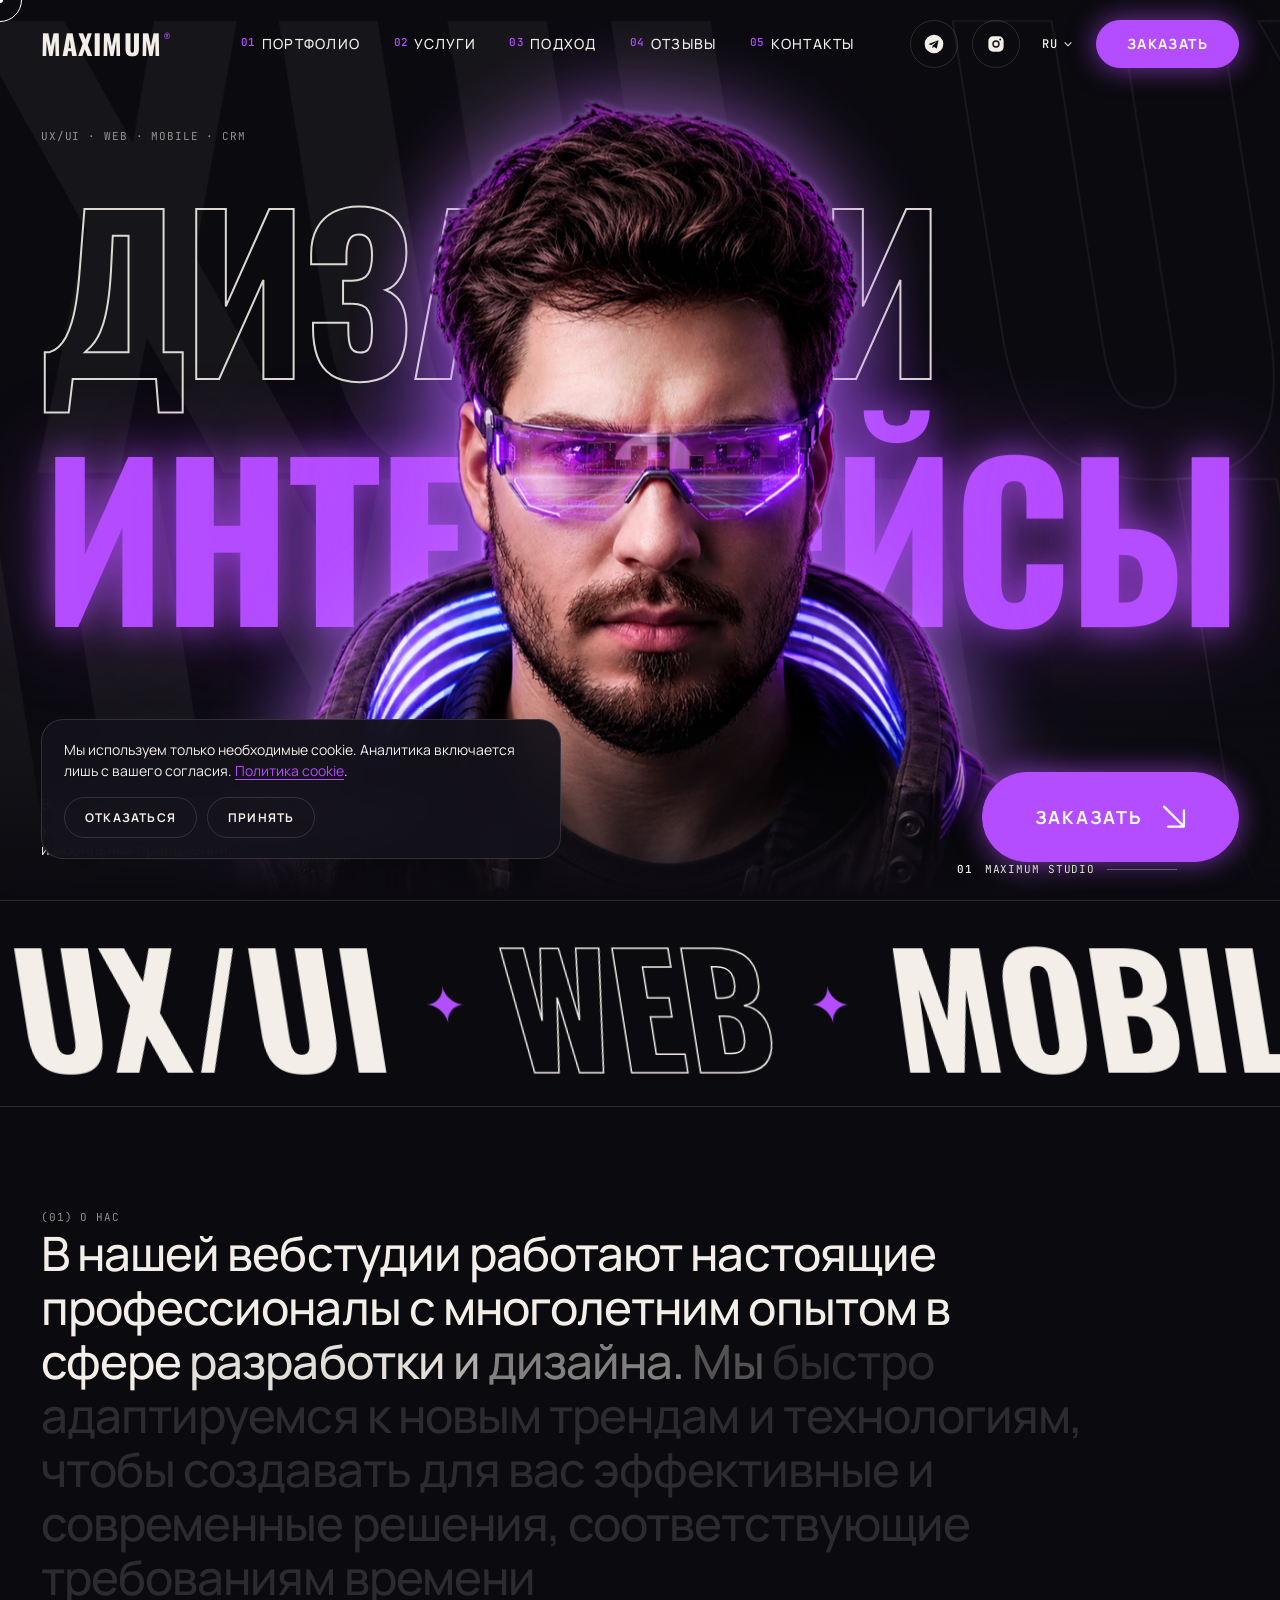
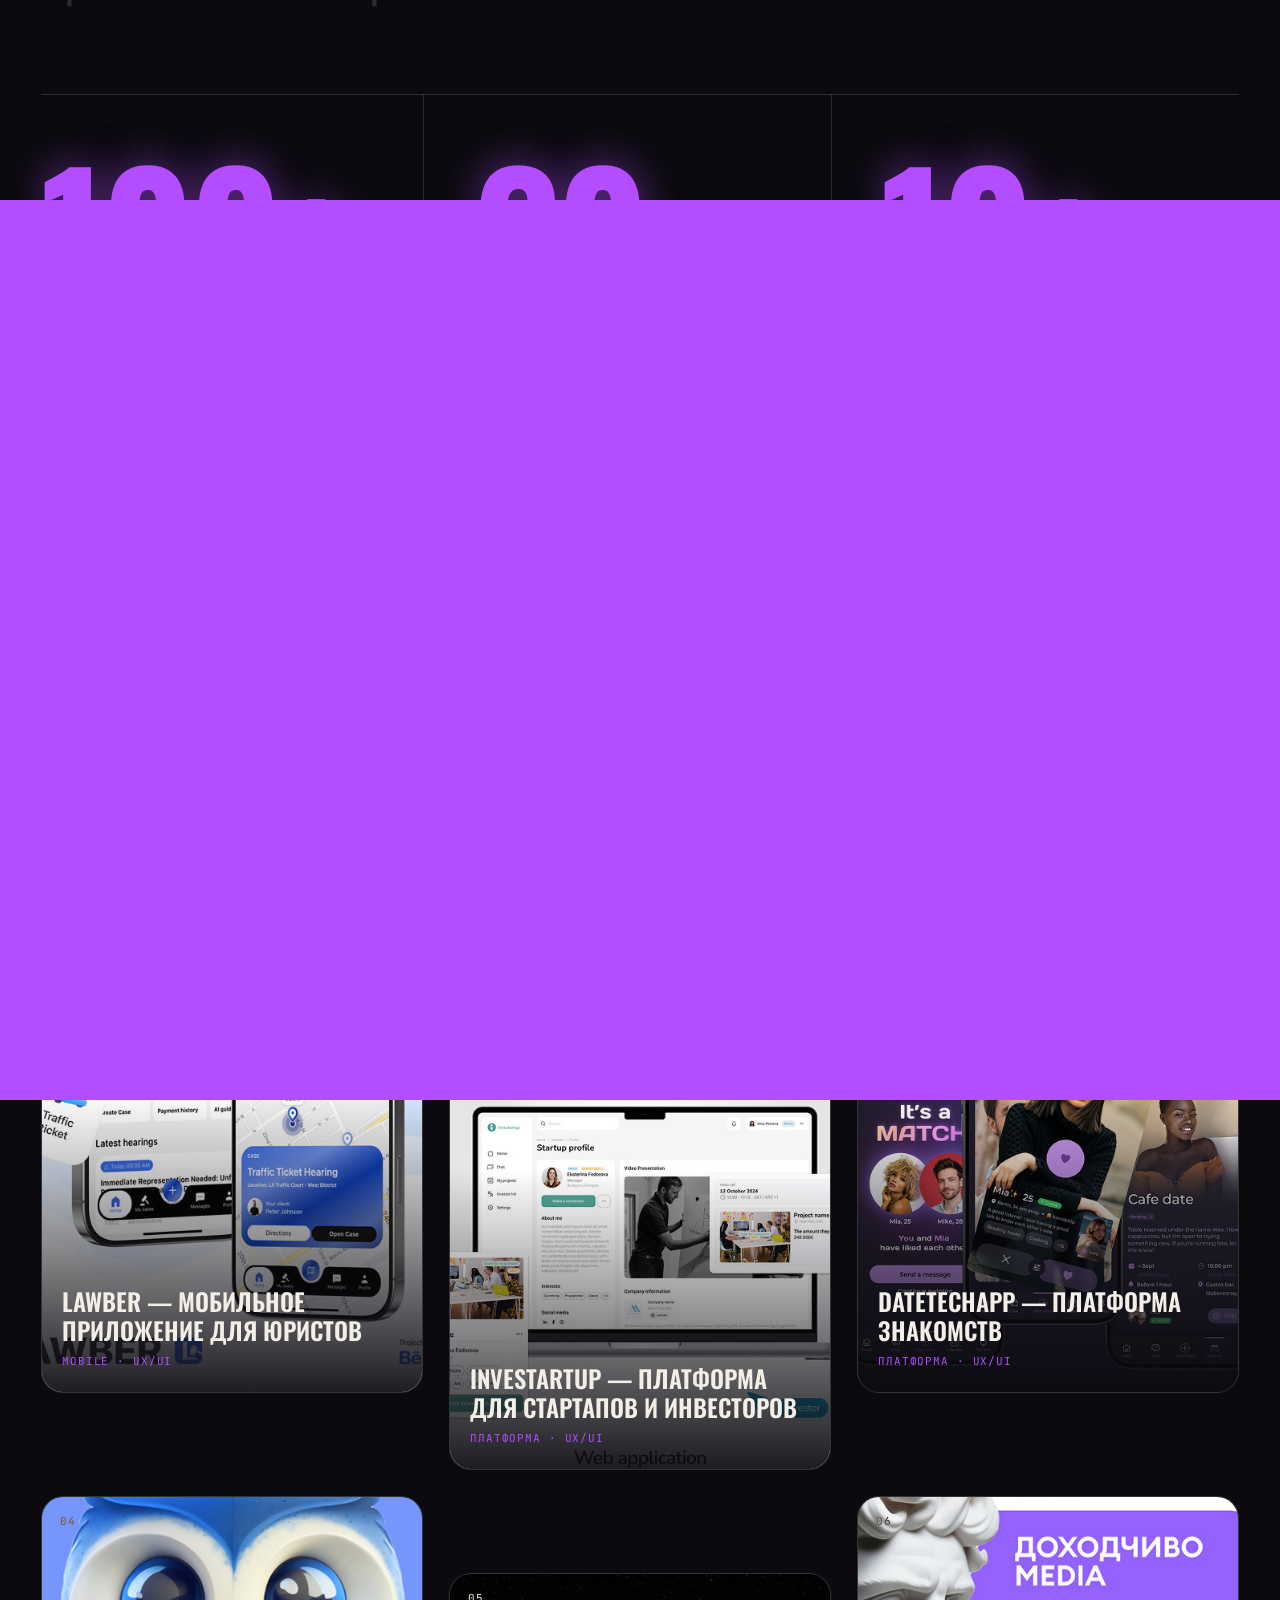
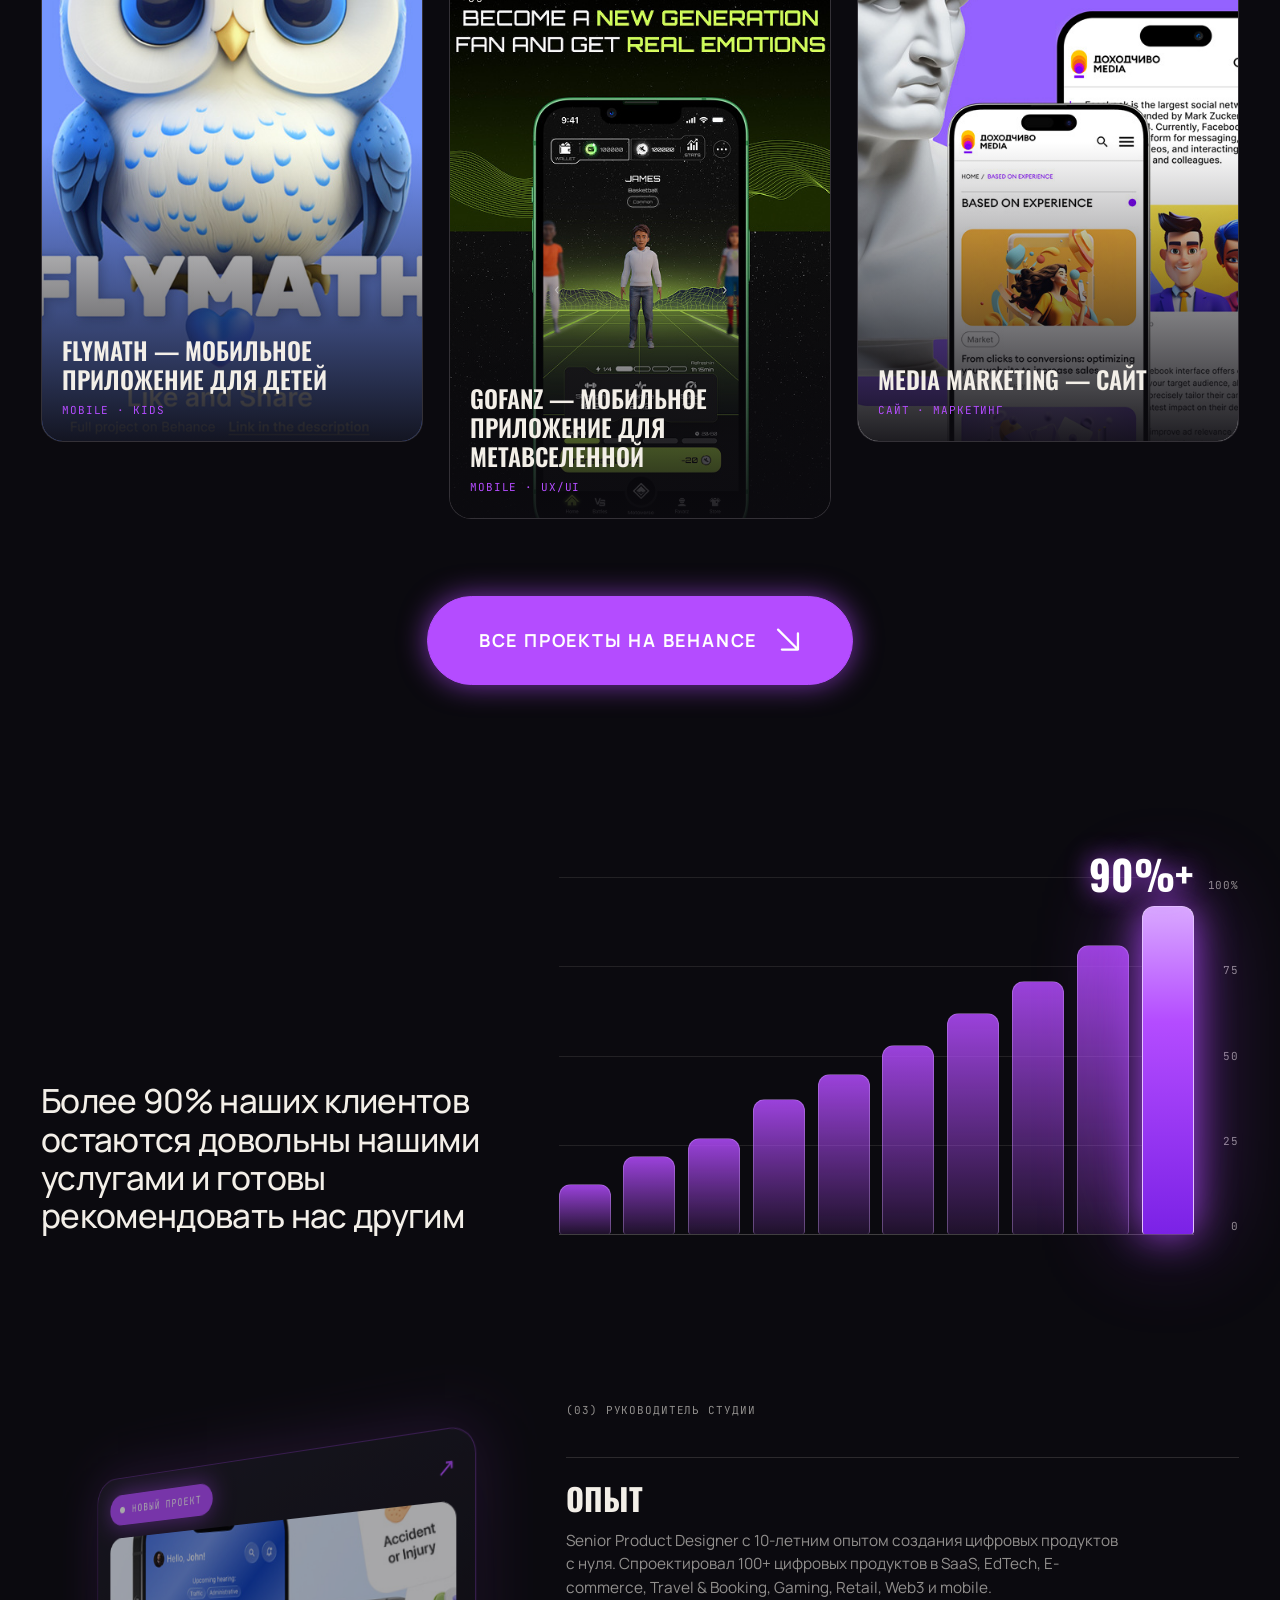
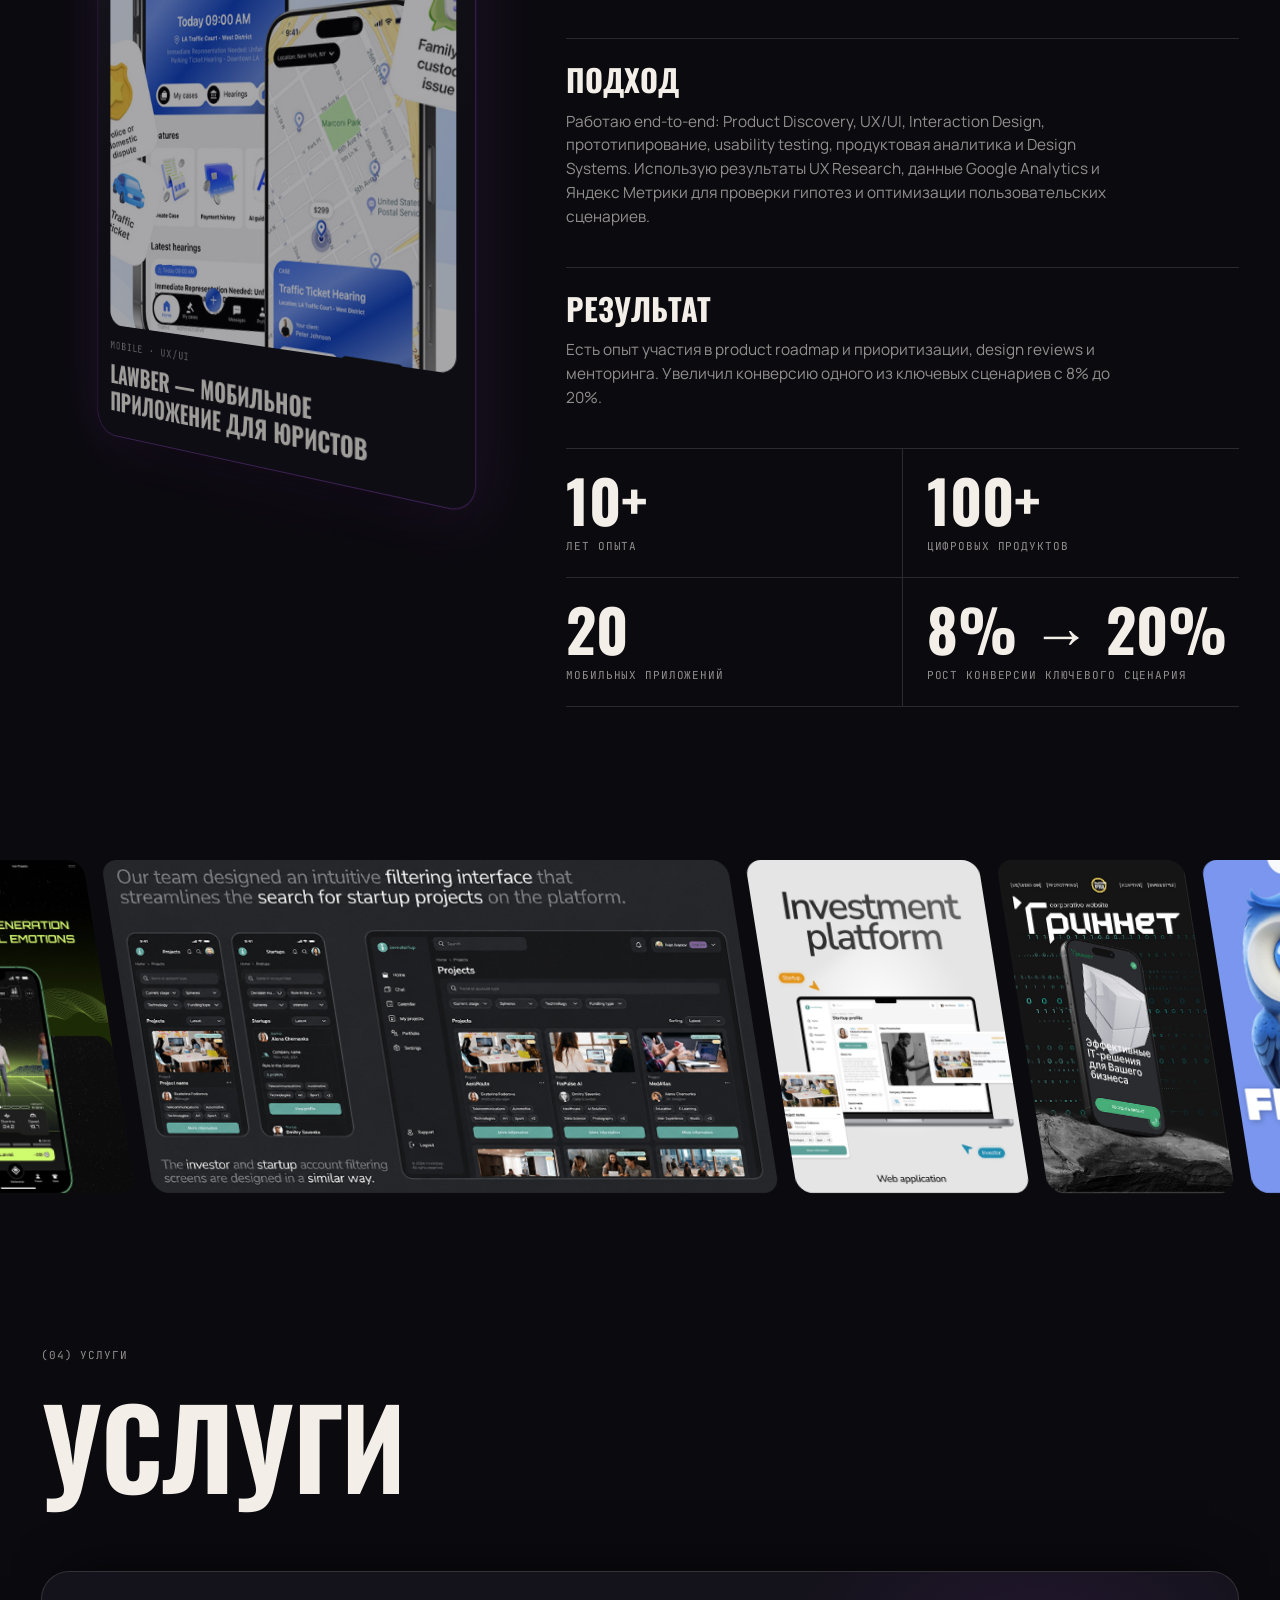
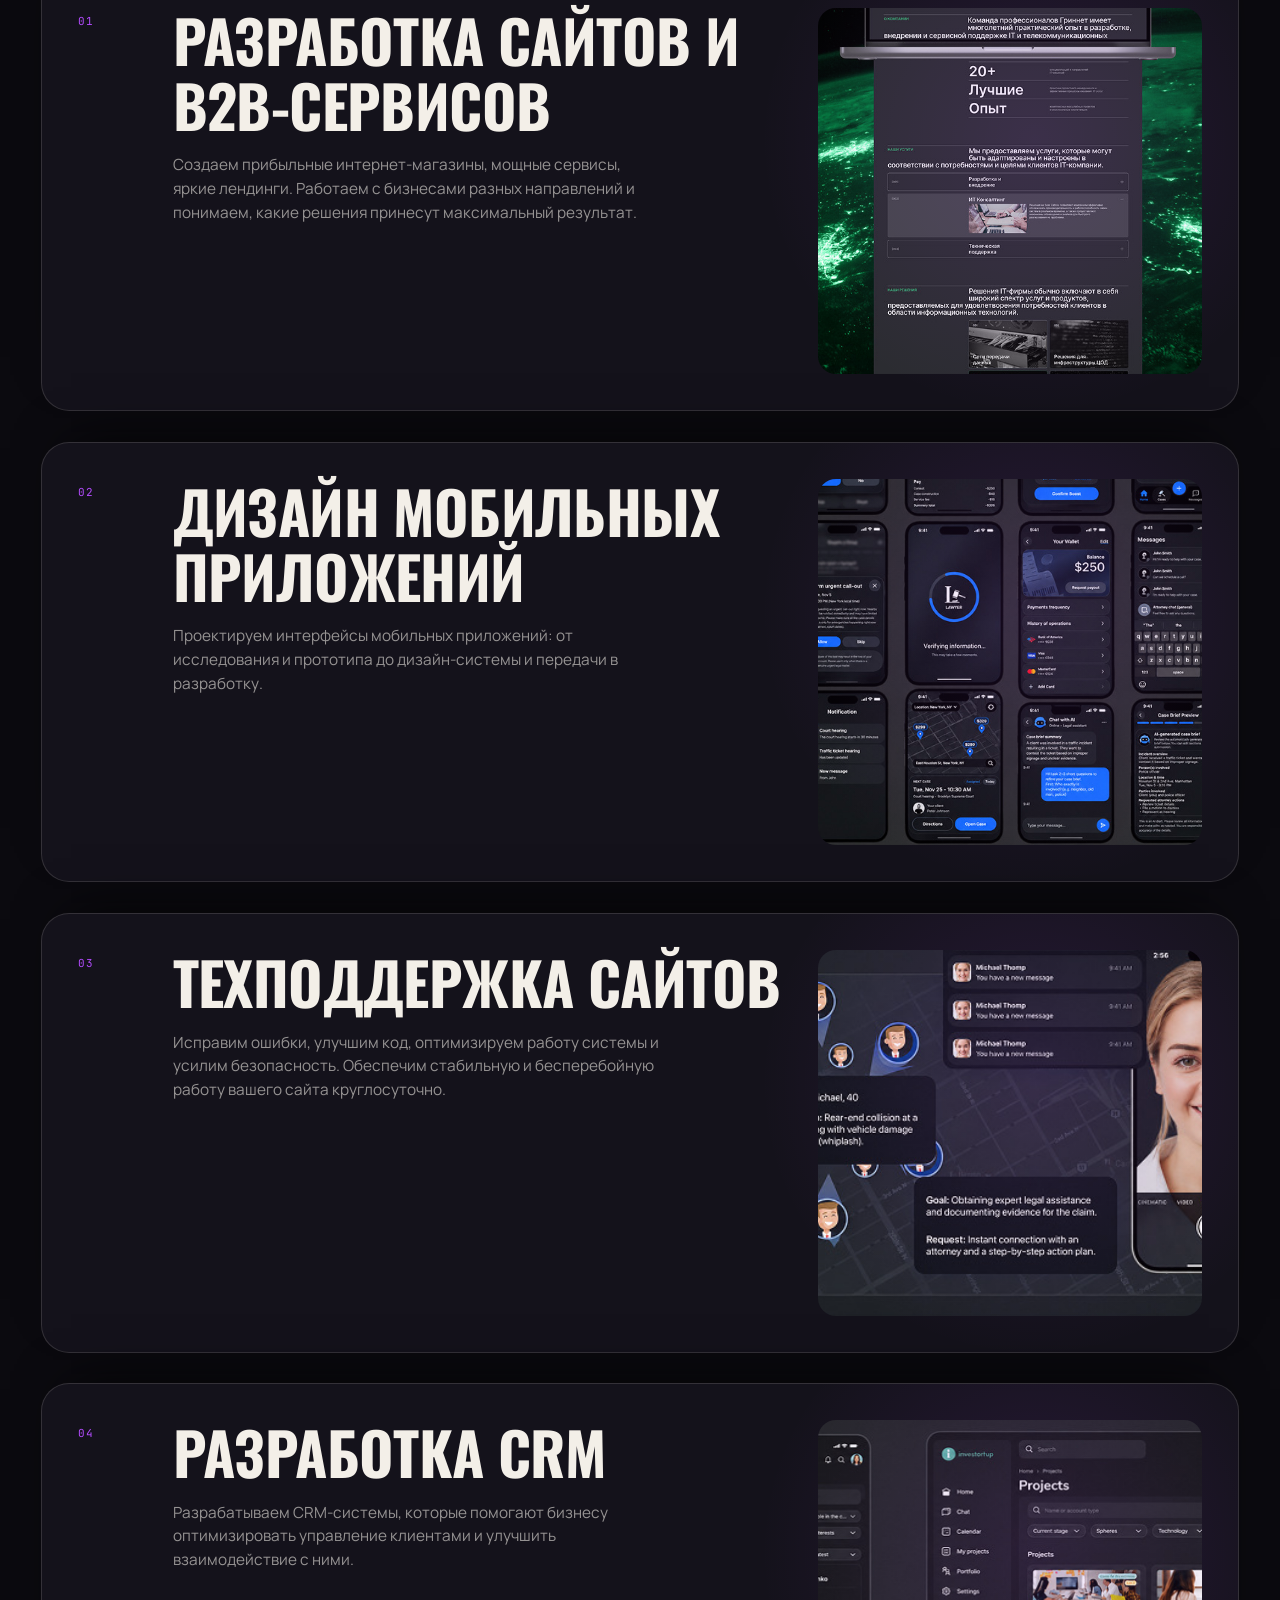
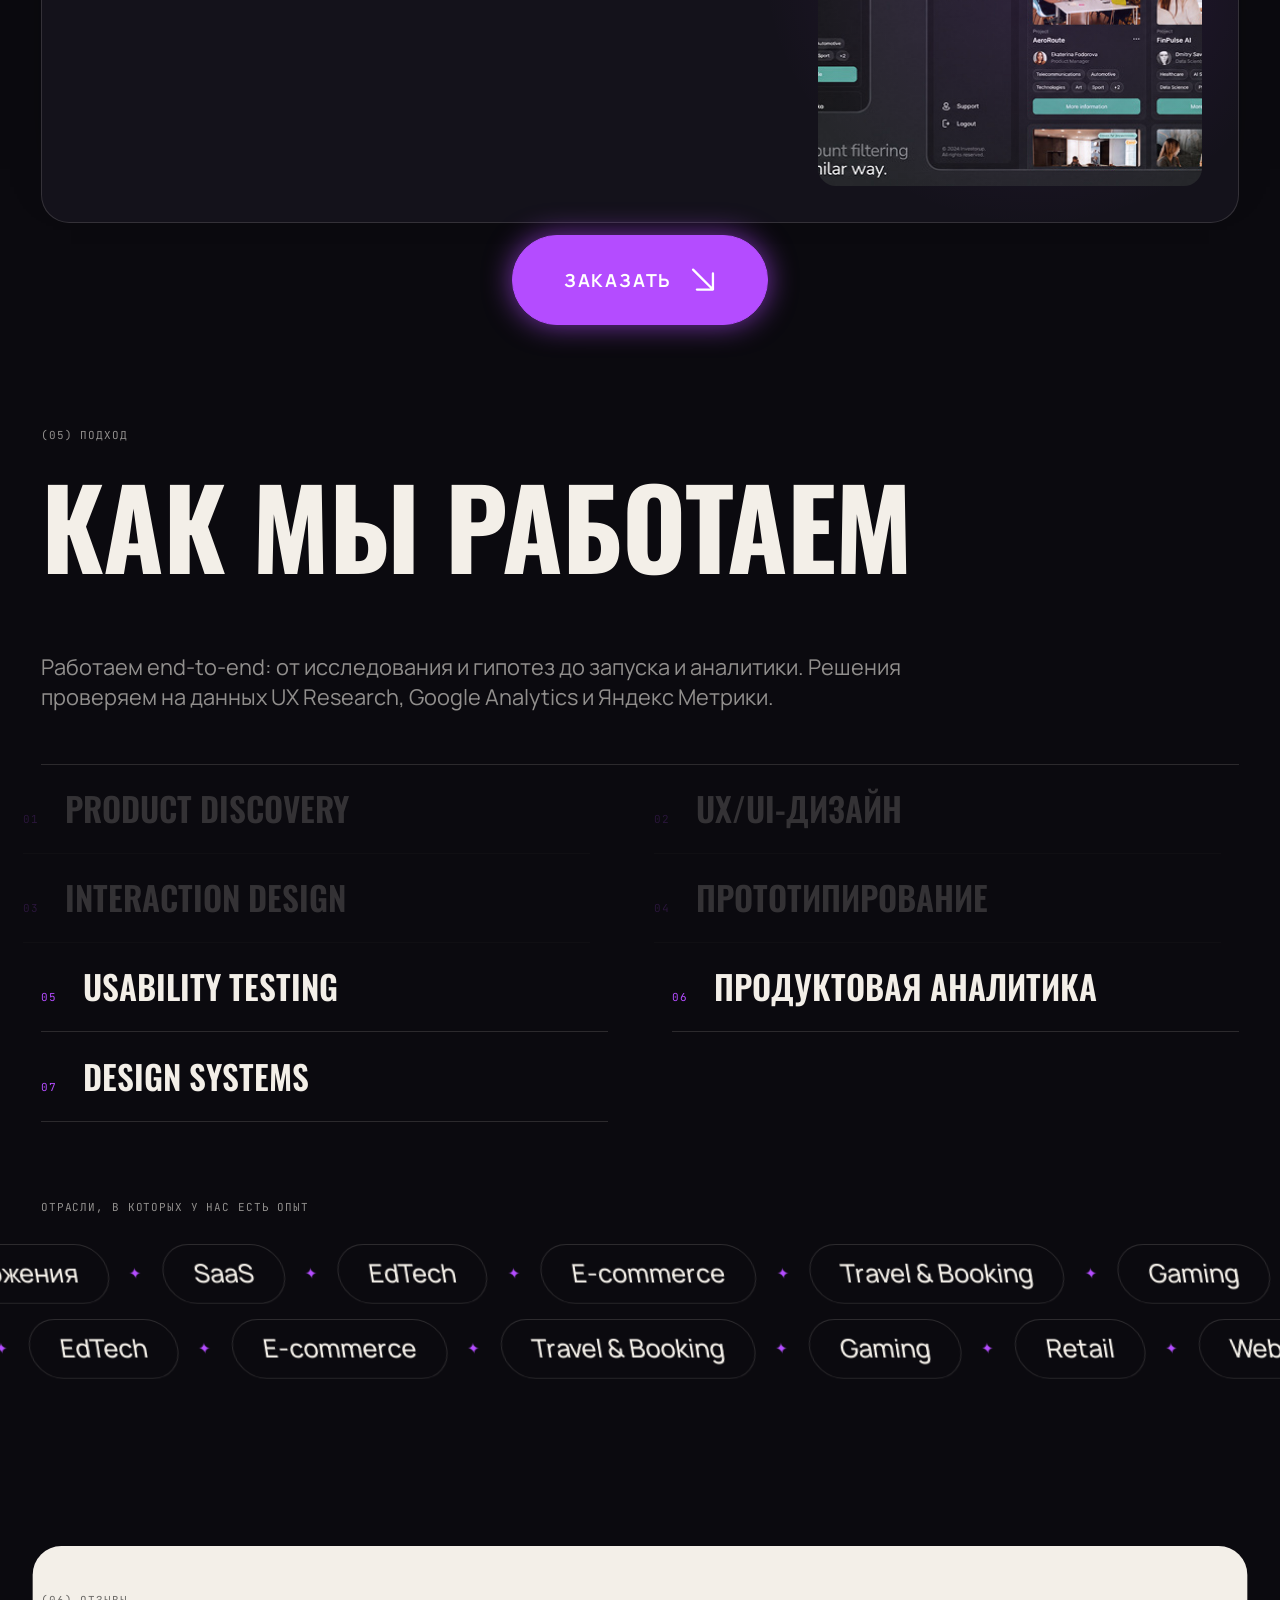
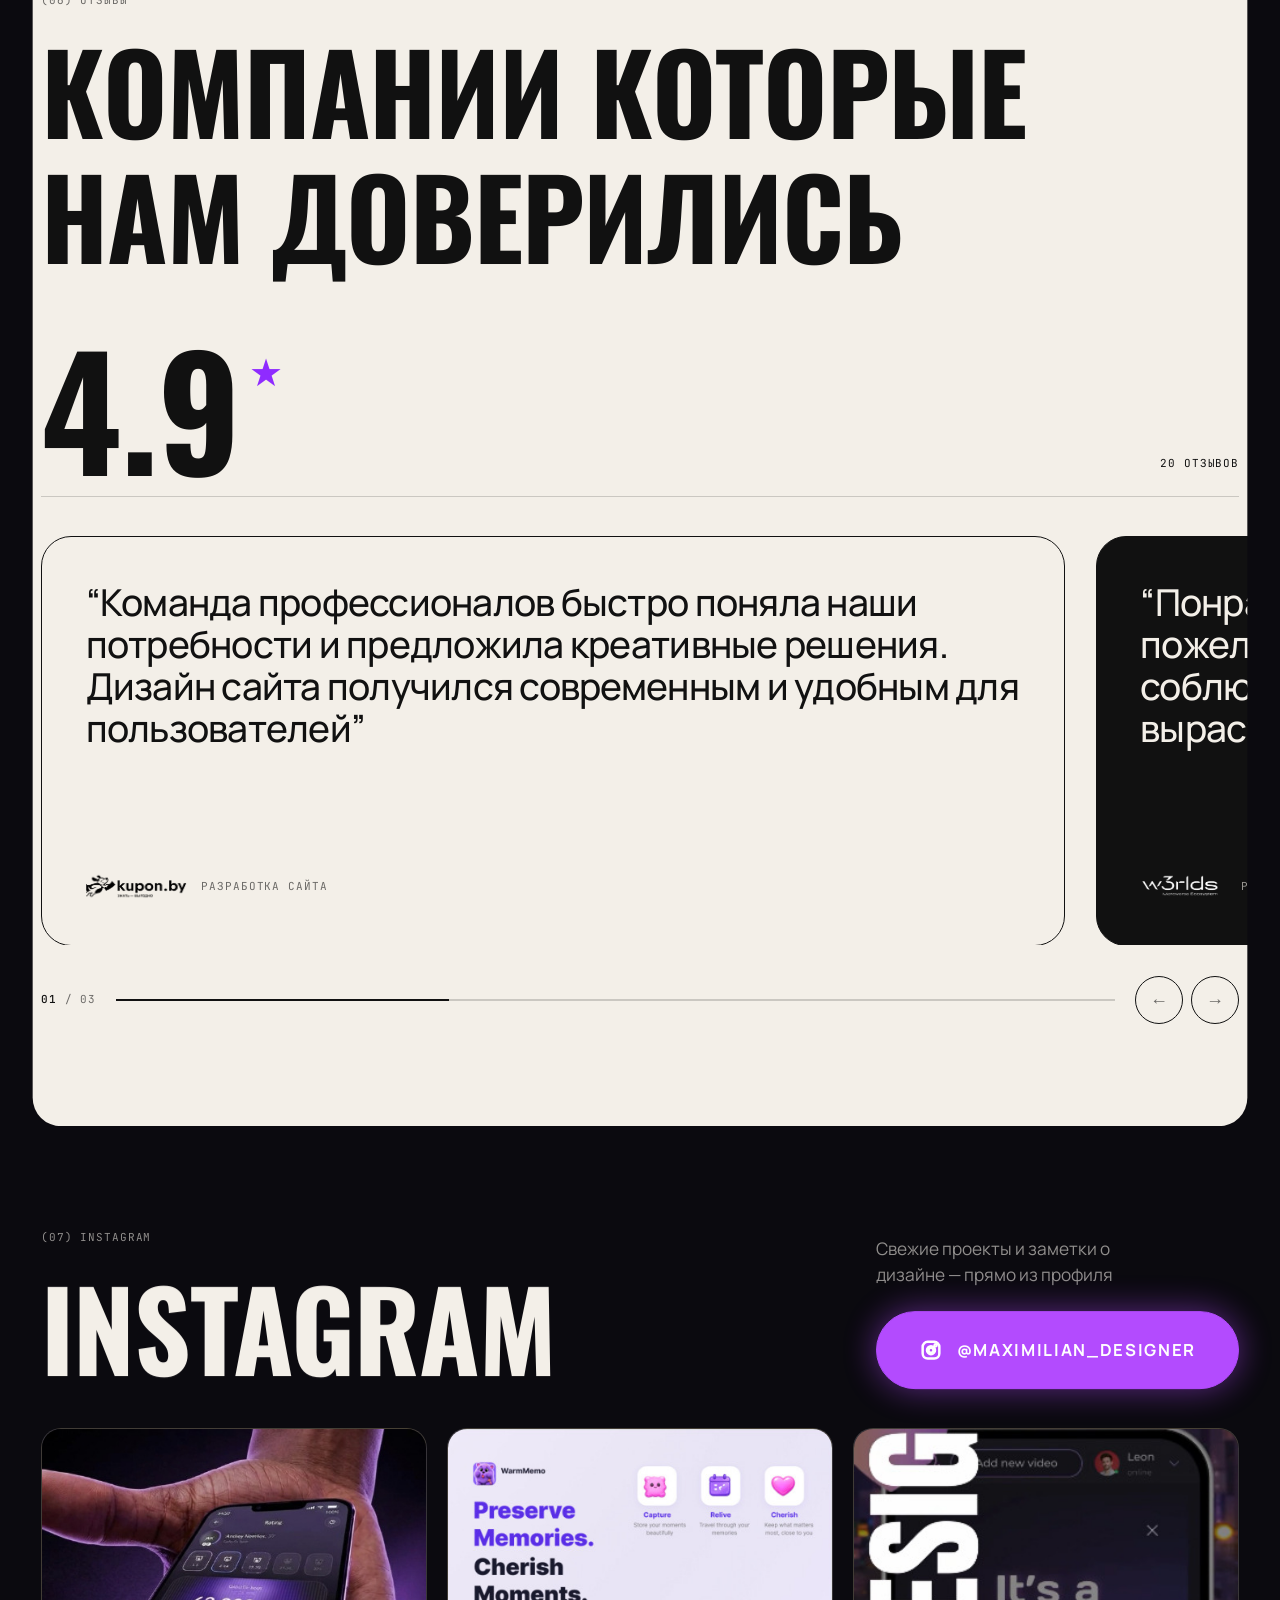
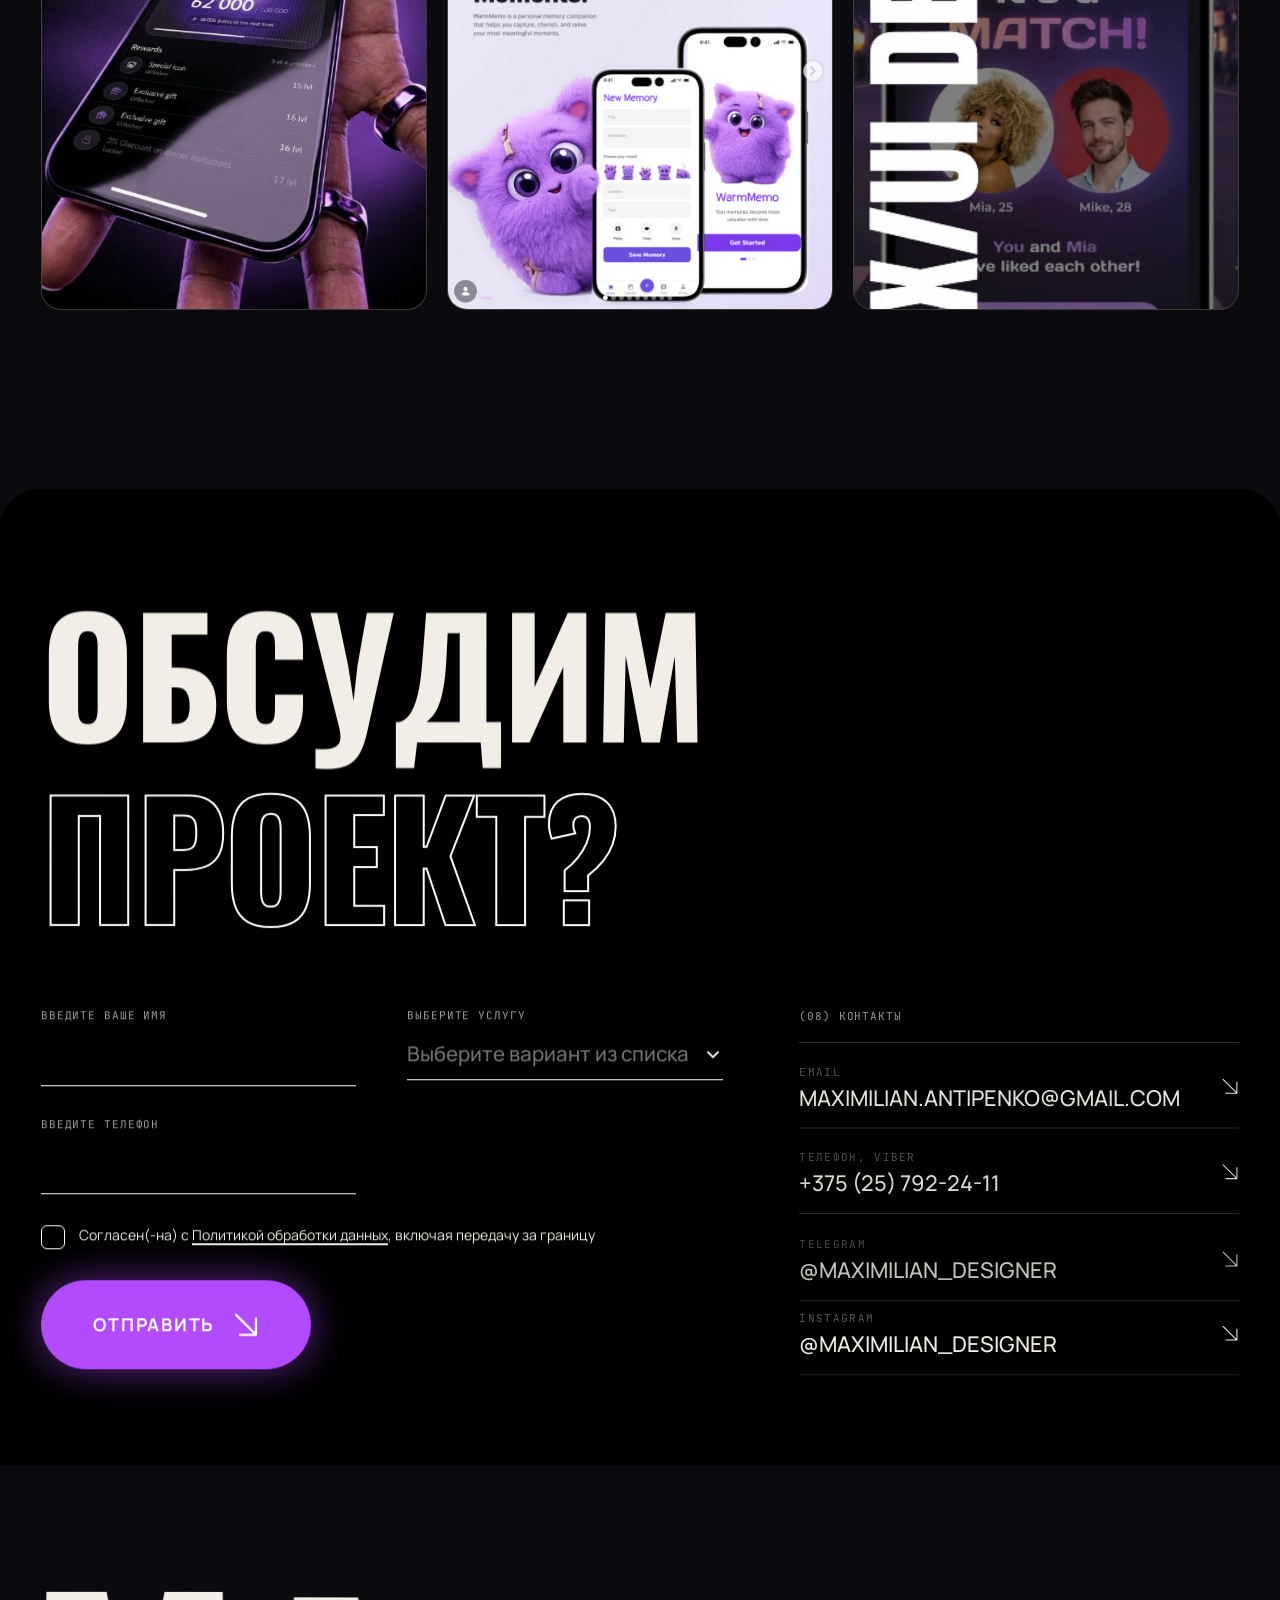
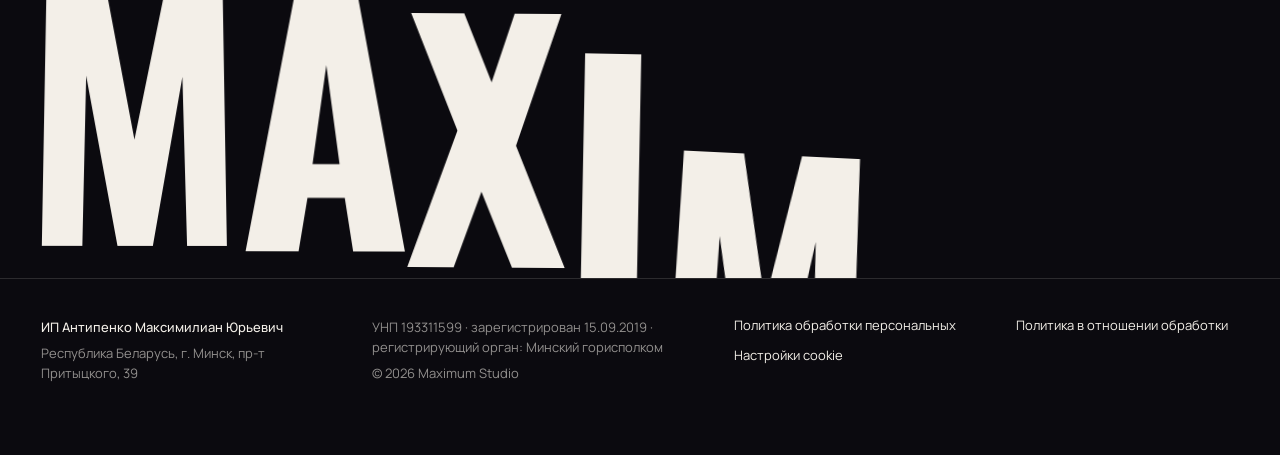
==== index.html @ b2eb8af4 "Phone validation: per-country length rules, input filtering, specific hints (RU/EN) Co-Authored-By: " ====
<!DOCTYPE html>
<html lang="ru">
<head>
<meta charset="utf-8">
<meta name="viewport" content="width=device-width, initial-scale=1">
<title>Maximum Studio — создание сайтов, интернет-магазинов и мобильных приложений в Минске</title>
<meta name="description" content="Веб-студия Maximum: разработка сайтов и b2b-сервисов, дизайн интерфейсов и мобильных приложений, CRM, техподдержка. 100+ проектов, 10+ лет опыта.">
<meta name="robots" content="index, follow, max-image-preview:large">
<link rel="canonical" href="https://maximillliano.github.io/maximum/">
<link rel="alternate" hreflang="ru" href="https://maximillliano.github.io/maximum/">
<link rel="alternate" hreflang="en" href="https://maximillliano.github.io/maximum/en/">
<link rel="alternate" hreflang="x-default" href="https://maximillliano.github.io/maximum/">
<meta property="og:type" content="website">
<meta property="og:site_name" content="Maximum Studio">
<meta property="og:locale" content="ru_RU">
<meta property="og:locale:alternate" content="en_US">
<meta property="og:title" content="Maximum Studio — веб-студия: сайты, интерфейсы, приложения">
<meta property="og:description" content="Разрабатываем и создаем проекты вашей мечты на максимум! Сайты, интернет-магазины, мобильные приложения, CRM.">
<meta property="og:url" content="https://maximillliano.github.io/maximum/">
<meta property="og:image" content="https://maximillliano.github.io/maximum/img/og-cover.jpg?v=20261111">
<meta property="og:image:type" content="image/jpeg"><meta property="og:image:width" content="1200"><meta property="og:image:height" content="630">
<meta property="og:image:alt" content="Maximum Studio — веб-студия: сайты, интерфейсы, мобильные приложения">
<meta name="twitter:card" content="summary_large_image">
<meta name="twitter:title" content="Maximum Studio — веб-студия">
<meta name="twitter:description" content="Разрабатываем и создаем проекты вашей мечты на максимум! Сайты, интернет-магазины, мобильные приложения, CRM.">
<meta name="twitter:image" content="https://maximillliano.github.io/maximum/img/og-cover.jpg?v=20261111">
<meta name="twitter:image:alt" content="Maximum Studio — веб-студия: сайты, интерфейсы, мобильные приложения">
<link rel="icon" href="favicon.ico" sizes="any"><link rel="icon" href="img/favicon-48.png" type="image/png" sizes="48x48"><link rel="icon" href="img/favicon-32.png" type="image/png" sizes="32x32">
<link rel="apple-touch-icon" href="img/apple-touch-icon.png">
<link rel="manifest" href="site.webmanifest">
<script type="application/ld+json">
{"@context":"https://schema.org","@graph":[
{"@type":"WebSite","@id":"https://maximillliano.github.io/maximum/#site","url":"https://maximillliano.github.io/maximum/","name":"Maximum Studio","inLanguage":["ru","en"]},
{"@type":"ProfessionalService","@id":"https://maximillliano.github.io/maximum/#org","name":"Maximum Studio","url":"https://maximillliano.github.io/maximum/","image":"https://maximillliano.github.io/maximum/img/og-cover.jpg","description":"Веб-студия Maximum: разработка сайтов и b2b-сервисов, дизайн интерфейсов и мобильных приложений, CRM, техподдержка. 100+ проектов, 10+ лет опыта.","email":"Maximilian.Antipenko@gmail.com","telephone":"+375257922411","address":{"@type":"PostalAddress","streetAddress":"пр-т Притыцкого, 39","addressLocality":"Минск","addressCountry":"BY"},"areaServed":"BY","founder":{"@id":"https://maximillliano.github.io/maximum/#founder"},"sameAs":["https://t.me/maximilian_designer","https://www.instagram.com/maximilian_designer","https://www.behance.net/maximilllian"],"hasOfferCatalog":{"@type":"OfferCatalog","name":"Maximum Studio","itemListElement":[{"@type":"Offer","itemOffered":{"@type":"Service","name":"Разработка сайтов и b2b-сервисов"}},{"@type":"Offer","itemOffered":{"@type":"Service","name":"Дизайн мобильных приложений"}},{"@type":"Offer","itemOffered":{"@type":"Service","name":"Техподдержка сайтов"}},{"@type":"Offer","itemOffered":{"@type":"Service","name":"Разработка CRM"}}]}},
{"@type":"Person","@id":"https://maximillliano.github.io/maximum/#founder","name":"Maximilian Antipenko","jobTitle":"Senior Product Designer","worksFor":{"@id":"https://maximillliano.github.io/maximum/#org"},"email":"Maximilian.Antipenko@gmail.com","knowsAbout":["Product Discovery","UX/UI Design","Interaction Design","Prototyping","Usability Testing","Product Analytics","Design Systems"],"sameAs":["https://www.behance.net/maximilllian","https://www.linkedin.com/in/amaximilian","https://dribbble.com/maximillliano"]}]}
</script>
<meta name="theme-color" content="#0B0A0F">
<script>document.documentElement.classList.add("js");try{if(sessionStorage.getItem("v2pre")||/[?&]nopre/.test(location.search))document.documentElement.classList.add("nopre")}catch(e){}setTimeout(function(){if(!window.__v2)document.documentElement.classList.remove("js")},3000)</script>
<link rel="stylesheet" href="v2/css/fonts.css">
<link rel="stylesheet" href="v2/css/v2.css?v=2611111442">
</head>
<body id="top">
<div class="prog" id="prog"></div>
<div class="pre" id="pre" aria-hidden="true"><div class="pre-in"><span class="pre-l">Загрузка</span><b class="pre-n"><i id="pre-n">0</i><u>%</u></b><span class="pre-t">MAXIMUM STUDIO</span></div><div class="pre-bar"><i id="pre-b"></i></div></div>

<svg width="0" height="0" style="position:absolute" aria-hidden="true">
 <symbol id="i-tg" viewBox="-2.118 -2.118 28.235 28.235"><path d="M12 0a12 12 0 1 0 0 24 12 12 0 0 0 0-24zm5.6 8.2-1.9 8.9c-.1.6-.5.8-1 .5l-2.800-2.100-1.400 1.300c-.2.200-.3.300-.6.300l.2-2.900 5.300-4.800c.2-.2 0-.3-.4-.1l-6.500 4.100-2.800-.9c-.6-.2-.6-.6.100-.9l11-4.200c.5-.2 1 .1.800.9z"/></symbol>
 <symbol id="i-ig" viewBox="-2.4 -2.4 28.8 28.8"><path fill-rule="evenodd" d="M8 2h8a6 6 0 0 1 6 6v8a6 6 0 0 1-6 6H8a6 6 0 0 1-6-6V8a6 6 0 0 1 6-6zm4 5.200a4.800 4.800 0 1 0 0 9.600 4.800 4.800 0 0 0 0-9.600zm5.500-2.300a1.200 1.200 0 1 0 0 2.400 1.200 1.200 0 0 0 0-2.400zM12 9a3 3 0 1 1 0 6 3 3 0 0 1 0-6z"/></symbol>
 <symbol id="i-vb" viewBox="0 0 24 24"><path fill-rule="evenodd" d="M12 1.500C6 1.500 2.500 3.800 2.500 10c0 3.300 1 5.500 3 6.800V22l3.700-2.800c.9.200 1.800.3 2.800.3 6 0 9.500-2.300 9.500-8.500S18 1.500 12 1.500zm4.200 15c-.7.600-1.700.4-2.400.1-2.800-1.100-4.900-3.200-6-6-.3-.7-.5-1.700.1-2.400l.8-.8c.3-.3.800-.2 1.100.1l1 1.500c.2.300.1.800-.2 1l-.6.500c.8 1.500 1.900 2.700 3.400 3.400l.5-.5c.2-.3.700-.4 1-.2l1.500 1c.3.200.4.800.1 1.100z"/></symbol>
 <symbol id="i-arr" viewBox="0 0 34 33"><path d="M4 3l26 26M30 8v21H9"/></symbol>
</svg>

<button type="button" class="totop" id="totop" aria-label="Наверх"><span>Наверх</span><svg><use href="#i-arr"/></svg></button>
<div class="cur" id="cur" aria-hidden="true"><i></i><span></span></div>
<div class="wipe" id="wipe" aria-hidden="true"></div>
<aside class="side mono" id="side" aria-hidden="true"><b id="side-n">01</b><span id="side-t"></span><i><u id="side-b"></u></i></aside>

<header class="nav" id="nav">
  <a class="logo" href="#top" aria-label="Maximum Studio">MAXIMUM<sup>®</sup></a>
  <nav class="links" aria-label="Меню">
    <a href="#work"><span>01</span>Портфолио</a><a href="#services"><span>02</span>Услуги</a><a href="#approach"><span>03</span>Подход</a><a href="#reviews"><span>04</span>Отзывы</a><a href="#contacts"><span>05</span>Контакты</a>
  </nav>
  <div class="nav-r">
    <div class="nav-ct"><a class="nav-tel" href="tel:+375257922411">+375 (25) 792-24-11</a><a class="nav-ic" href="https://t.me/maximilian_designer" target="_blank" rel="noopener" aria-label="Telegram"><svg class="ic"><use href="#i-tg"/></svg></a><a class="nav-ic" href="https://www.instagram.com/maximilian_designer" target="_blank" rel="noopener" aria-label="Instagram"><svg class="ic"><use href="#i-ig"/></svg></a></div>
    <div class="lang"><button type="button" class="lang-cur" aria-haspopup="listbox" aria-expanded="false" aria-label="Language"><span class="lang-v">RU</span><svg viewBox="0 0 27 27" aria-hidden="true"><path d="m6 10 7.500 7.500L21 10"/></svg></button><ul><li role="none" class="on"><a role="option" href="./" hreflang="ru" lang="ru" aria-current="true">RU</a></li><li role="none"><a role="option" href="en/" hreflang="en" lang="en">EN</a></li></ul></div>
    <a class="btn nav-cta" href="#feedback"><span>Заказать</span></a>
    <button class="burger" id="burger" type="button" aria-label="Меню" aria-expanded="false" aria-controls="menu"><span></span><span></span></button>
  </div>
</header>

<div class="menu" id="menu" role="dialog" aria-modal="true" aria-label="Меню">
  <button class="menu-x" id="menu-x" type="button" aria-label="Закрыть">×</button>
  <nav><a href="#work"><i>01</i>Портфолио</a><a href="#services"><i>02</i>Услуги</a><a href="#approach"><i>03</i>Подход</a><a href="#reviews"><i>04</i>Отзывы</a><a href="#contacts"><i>05</i>Контакты</a></nav>
  <div class="menu-b"><a class="tel" href="tel:+375257922411">+375 (25) 792-24-11</a><a class="btn" href="#feedback"><span>Заказать</span></a><span class="menu-lang"><a href="./" hreflang="ru" lang="ru" class="on">RU</a><a href="en/" hreflang="en" lang="en">EN</a></span></div>
</div>

<main>
<!-- ============ HERO ============ -->
<section class="hero" id="hero" aria-label="Maximum Studio">
  <div class="hero-top mono"><span class="hide-s">UX/UI · WEB · MOBILE · CRM</span></div>
  <div class="hero-glow g1" aria-hidden="true"></div><div class="hero-glow g2" aria-hidden="true"></div>
  <div class="hero-bgtxt" aria-hidden="true"><div class="bgrow rev"><div class="mq-t"><span>UXUI</span><span class="o">UXUI</span></div></div><div class="bgrow"><div class="mq-t"><span>UXUI</span><span class="o">UXUI</span></div></div></div>
  <div class="hero-fig" aria-hidden="true"><div class="hero-ph" id="hero-ph"><div class="hero-bob"><img class="me" src="v2/img/me.webp" width="1808" height="2227" alt="" fetchpriority="high"><img class="me lit" src="v2/img/me.webp" width="1808" height="2227" alt=""><div class="glasses" aria-hidden="true"><video class="gl-video" id="gl-video" src="v2/video/visor.mp4" poster="v2/video/visor.jpg" muted loop playsinline autoplay preload="auto"></video></div></div></div></div>
  <h1 class="hero-h">
    <span class="ln"><span class="ln-i out">Дизайн и</span></span>
    <span class="ln r"><span class="ln-i fill">интерфейсы</span></span>
  </h1>
  <div class="hero-bot">
    <p class="hero-p"><span>Веб-студия Maximum предлагает профессиональные</span> <span>услуги по созданию сайтов, интернет-магазинов</span> <span>и мобильных приложений.</span></p>
    <div class="hero-cta"><a class="btn btn-lg" data-mag href="#feedback"><span>ЗАКАЗАТЬ</span><svg><use href="#i-arr"/></svg></a></div>
  </div>
</section>

<div class="mq mq-big" aria-hidden="true"><div class="mq-t"><span>UX/UI</span><i>✦</i><span class="o">WEB</span><i>✦</i><span>MOBILE</span><i>✦</i><span class="o">CRM</span><i>✦</i><span>UX/UI</span><i>✦</i><span class="o">WEB</span><i>✦</i><span>MOBILE</span><i>✦</i><span class="o">CRM</span><i>✦</i></div></div>

<!-- ============ ABOUT ============ -->
<section class="about" id="about">
  <p class="eyebrow mono rv">(01) О нас</p>
  <p class="about-p" id="about-p">В нашей вебстудии работают настоящие профессионалы с многолетним опытом в сфере разработки и дизайна. Мы быстро адаптируемся к новым трендам и технологиям, чтобы создавать для вас эффективные и современные решения, соответствующие требованиям времени</p>
  <div class="stats">
    <div class="st rv"><b data-count="100">100+</b><span class="mono">проектов</span></div>
    <div class="st rv" style="--d:.12s"><b data-count="20" data-nop="1">20</b><span class="mono">Мобильных приложений</span></div>
    <div class="st rv" style="--d:.24s"><b data-count="10">10+</b><span class="mono">лет опыта</span></div>
  </div>
</section>

<!-- ============ WORK ============ -->
<section class="work" id="work">
  <div class="sec-h"><p class="eyebrow mono rv">(02) Избранные работы</p><h2 class="big-h rv"><span class="out">Maximum Studio</span><br>Представляет</h2></div>
  <div class="hs" id="hs"><div class="hs-track" id="hs-track">
    <a class="pcard" data-cursor="view" href="https://www.behance.net/gallery/245962553/Mobile-lawyer-app-Lawber" target="_blank" rel="noopener"><div class="pcard-im"><img src="img/p1.jpg" width="560" height="800" alt="Lawber — мобильное приложение для юристов" loading="lazy"></div><span class="pcard-n mono">01</span><span class="pcard-new mono">NEW 2026</span><div class="pcard-b"><h3>Lawber — мобильное приложение для юристов</h3><p class="mono">Mobile · UX/UI</p></div><i class="sheen" aria-hidden="true"></i></a>
    <a class="pcard" data-cursor="view" style="--d:.1s" href="https://www.behance.net/gallery/247973737/Investartup-Startup-Investor-Platform-UXUI" target="_blank" rel="noopener"><div class="pcard-im"><img src="img/p2.jpg" width="560" height="800" alt="Investartup — платформа для стартапов и инвесторов" loading="lazy"></div><span class="pcard-n mono">02</span><span class="pcard-new mono">Лучший дизайн</span><div class="pcard-b"><h3>Investartup — платформа для стартапов и инвесторов</h3><p class="mono">Платформа · UX/UI</p></div><i class="sheen" aria-hidden="true"></i></a>
    <a class="pcard" data-cursor="view" style="--d:.2s" href="https://www.behance.net/gallery/245962671/DateTechapp-Dating-Platform-UXUI-Design" target="_blank" rel="noopener"><div class="pcard-im"><img src="img/p3.jpg" width="560" height="800" alt="DateTechapp — платформа знакомств" loading="lazy"></div><span class="pcard-n mono">03</span><div class="pcard-b"><h3>DateTechapp — платформа знакомств</h3><p class="mono">Платформа · UX/UI</p></div><i class="sheen" aria-hidden="true"></i></a>
    <a class="pcard" data-cursor="view" href="https://www.behance.net/gallery/163321897/Flymath-Mobile-App-Kids-App" target="_blank" rel="noopener"><div class="pcard-im"><img src="img/p4.jpg" width="560" height="800" alt="Flymath — мобильное приложение для детей" loading="lazy"></div><span class="pcard-n mono">04</span><div class="pcard-b"><h3>Flymath — мобильное приложение для детей</h3><p class="mono">Mobile · Kids</p></div><i class="sheen" aria-hidden="true"></i></a>
    <a class="pcard" data-cursor="view" style="--d:.1s" href="https://www.behance.net/gallery/159916769/GoFanz-Metaverse-Mobile-App" target="_blank" rel="noopener"><div class="pcard-im"><img src="img/p5.jpg" width="560" height="800" alt="GoFanz — мобильное приложение для метавселенной" loading="lazy"></div><span class="pcard-n mono">05</span><div class="pcard-b"><h3>GoFanz — мобильное приложение для метавселенной</h3><p class="mono">Mobile · UX/UI</p></div><i class="sheen" aria-hidden="true"></i></a>
    <a class="pcard" data-cursor="view" style="--d:.2s" href="https://www.behance.net/gallery/217824429/Website-Media-Marketing" target="_blank" rel="noopener"><div class="pcard-im"><img src="img/p6.jpg" width="560" height="800" alt="Media Marketing — сайт" loading="lazy"></div><span class="pcard-n mono">06</span><div class="pcard-b"><h3>Media Marketing — сайт</h3><p class="mono">Сайт · Маркетинг</p></div><i class="sheen" aria-hidden="true"></i></a>
  <div class="hs-end"><p class="big-h"><span class="out">Больше работ</span></p><button type="button" class="btn btn-lg hs-more" id="hs-more"><span>Показать больше</span></button><a class="btn btn-lg" data-mag href="https://www.behance.net/maximilllian" target="_blank" rel="noopener"><span>Все проекты на Behance</span><svg><use href="#i-arr"/></svg></a></div></div>
  <div class="hs-ui mono" aria-hidden="true"><span><b id="hs-n">01</b> / 06</span><i><u id="hs-b"></u></i><span class="hint">Листайте →</span></div></div>
  </section>

<!-- ============ METRIC ============ -->
<section class="about about-2" id="metrics">
  <div class="proof"><p class="sat rv">Более 90% наших клиентов остаются довольны нашими услугами и готовы рекомендовать нас другим</p>
    <div class="bars" id="bars" role="img" aria-label="Рост: более 90% довольных клиентов">
      <div class="bars-row"><b style="--h:14%;--i:0"></b><b style="--h:22%;--i:1"></b><b style="--h:27%;--i:2"></b><b style="--h:38%;--i:3"></b><b style="--h:45%;--i:4"></b><b style="--h:53%;--i:5"></b><b style="--h:62%;--i:6"></b><b style="--h:71%;--i:7"></b><b style="--h:81%;--i:8"></b><b style="--h:92%;--i:9" class="top"><em>90%+</em></b></div>
      <div class="bars-ax mono" aria-hidden="true"><span>100%</span><span>75</span><span>50</span><span>25</span><span>0</span></div>
    </div></div>
</section>

<!-- ============ FOUNDER (collectible card) ============ -->
<section class="founder" id="founder" aria-label="Руководитель студии">
  <a class="fo-card" id="fo-card" href="https://www.behance.net/gallery/245962553/Mobile-lawyer-app-Lawber" target="_blank" rel="noopener" data-cursor="view" aria-label="Новый проект: Lawber — мобильное приложение для юристов">
    <div class="fo-card-top mono"><span class="newtag"><i></i>Новый проект</span><span class="arr">↗</span></div>
    <div class="fo-photo"><img src="img/p1.jpg" width="560" height="800" alt="Lawber — мобильное приложение для юристов" loading="lazy"></div>
    <div class="fo-card-b"><p class="eyebrow mono">Mobile · UX/UI</p><h2 id="founder-h">Lawber — мобильное приложение для юристов</h2></div>
    <i class="sheen" aria-hidden="true"></i>
  </a>
  <div class="fo-txt">
    <p class="eyebrow mono rv">(03) Руководитель студии</p>
    <article class="rv"><h3>Опыт</h3><p>Senior Product Designer с 10-летним опытом создания цифровых продуктов с нуля. Спроектировал 100+ цифровых продуктов в SaaS, EdTech, E-commerce, Travel &amp; Booking, Gaming, Retail, Web3 и mobile.</p></article>
    <article class="rv"><h3>Подход</h3><p>Работаю end-to-end: Product Discovery, UX/UI, Interaction Design, прототипирование, usability testing, продуктовая аналитика и Design Systems. Использую результаты UX Research, данные Google Analytics и Яндекс Метрики для проверки гипотез и оптимизации пользовательских сценариев.</p></article>
    <article class="rv"><h3>Результат</h3><p>Есть опыт участия в product roadmap и приоритизации, design reviews и менторинга. Увеличил конверсию одного из ключевых сценариев с 8% до 20%.</p></article>
    <ul class="kpis">
      <li class="rv"><b>10+</b><span class="mono">лет опыта</span></li>
      <li class="rv" style="--d:.08s"><b>100+</b><span class="mono">цифровых продуктов</span></li>
      <li class="rv" style="--d:.16s"><b>20</b><span class="mono">мобильных приложений</span></li>
      <li class="rv" style="--d:.24s"><b>8% → 20%</b><span class="mono">рост конверсии ключевого сценария</span></li>
    </ul>
  </div>
</section>

<!-- лента фото -->
<div class="rib" aria-hidden="true"><div class="rib-t">
  <img src="img/p1.jpg" alt="" loading="lazy"><img src="img/web-1.jpg" alt="" loading="lazy"><img src="img/p3.jpg" alt="" loading="lazy"><img src="img/mobile.jpg" alt="" loading="lazy"><img src="img/p5.jpg" alt="" loading="lazy"><img src="img/crm-1.jpg" alt="" loading="lazy"><img src="img/p2.jpg" alt="" loading="lazy"><img src="img/web-2.jpg" alt="" loading="lazy"><img src="img/p4.jpg" alt="" loading="lazy"><img src="img/support.jpg" alt="" loading="lazy"><img src="img/p6.jpg" alt="" loading="lazy"><img src="img/crm-2.jpg" alt="" loading="lazy">
  <img src="img/p1.jpg" alt="" loading="lazy"><img src="img/web-1.jpg" alt="" loading="lazy"><img src="img/p3.jpg" alt="" loading="lazy"><img src="img/mobile.jpg" alt="" loading="lazy"><img src="img/p5.jpg" alt="" loading="lazy"><img src="img/crm-1.jpg" alt="" loading="lazy"><img src="img/p2.jpg" alt="" loading="lazy"><img src="img/web-2.jpg" alt="" loading="lazy"><img src="img/p4.jpg" alt="" loading="lazy"><img src="img/support.jpg" alt="" loading="lazy"><img src="img/p6.jpg" alt="" loading="lazy"><img src="img/crm-2.jpg" alt="" loading="lazy">
</div></div>

<!-- ============ SERVICES ============ -->
<section class="services" id="services">
  <div class="sec-h"><p class="eyebrow mono rv">(04) Услуги</p><h2 class="big-h rv">Услуги</h2></div>
  <ul class="svl" id="svl">
    <li class="sv" data-img="img/web-1.jpg"><div class="sv-n mono">01</div><div class="sv-m"><h3>Разработка сайтов и b2b-сервисов</h3><p>Создаем прибыльные интернет-магазины, мощные сервисы, яркие лендинги. Работаем с бизнесами разных направлений и понимаем, какие решения принесут максимальный результат.</p></div><div class="sv-im"><img src="img/web-1.jpg" alt="Разработка сайтов и b2b-сервисов" loading="lazy"></div><svg class="sv-a" aria-hidden="true"><use href="#i-arr"/></svg></li>
    <li class="sv" data-img="img/mobile.jpg"><div class="sv-n mono">02</div><div class="sv-m"><h3>Дизайн мобильных приложений</h3><p>Проектируем интерфейсы мобильных приложений: от исследования и прототипа до дизайн-системы и передачи в разработку.</p></div><div class="sv-im"><img src="img/mobile.jpg" alt="Дизайн мобильных приложений" loading="lazy"></div><svg class="sv-a" aria-hidden="true"><use href="#i-arr"/></svg></li>
    <li class="sv" data-img="img/support.jpg"><div class="sv-n mono">03</div><div class="sv-m"><h3>Техподдержка сайтов</h3><p>Исправим ошибки, улучшим код, оптимизируем работу системы и усилим безопасность. Обеспечим стабильную и бесперебойную работу вашего сайта круглосуточно.</p></div><div class="sv-im"><img src="img/support.jpg" alt="Техподдержка сайтов" loading="lazy"></div><svg class="sv-a" aria-hidden="true"><use href="#i-arr"/></svg></li>
    <li class="sv" data-img="img/crm-1.jpg"><div class="sv-n mono">04</div><div class="sv-m"><h3>Разработка CRM</h3><p>Разрабатываем CRM-системы, которые помогают бизнесу оптимизировать управление клиентами и улучшить взаимодействие с ними.</p></div><div class="sv-im"><img src="img/crm-1.jpg" alt="Разработка CRM" loading="lazy"></div><svg class="sv-a" aria-hidden="true"><use href="#i-arr"/></svg></li>
  </ul>
</section>


<div class="cta-wide-wrap"><a class="btn btn-lg" data-mag href="#feedback"><span>ЗАКАЗАТЬ</span><svg aria-hidden="true"><use href="#i-arr"/></svg></a></div>

<!-- ============ APPROACH ============ -->
<section class="approach" id="approach" aria-labelledby="approach-h">
  <div class="sec-h"><p class="eyebrow mono rv">(05) Подход</p><h2 id="approach-h" class="big-h rv">Как мы работаем</h2></div>
  <p class="ap-lead rv">Работаем end-to-end: от исследования и гипотез до запуска и аналитики. Решения проверяем на данных UX Research, Google Analytics и Яндекс Метрики.</p>
  <ol class="steps">
    <li><i class="mono">01</i><span>Product Discovery</span></li><li><i class="mono">02</i><span>UX/UI-дизайн</span></li><li><i class="mono">03</i><span>Interaction Design</span></li><li><i class="mono">04</i><span>Прототипирование</span></li><li><i class="mono">05</i><span>Usability testing</span></li><li><i class="mono">06</i><span>Продуктовая аналитика</span></li><li><i class="mono">07</i><span>Design Systems</span></li>
  </ol>
  <h3 class="ind-h mono rv">Отрасли, в которых у нас есть опыт</h3>
  <div class="mq mq-chip" role="list" aria-label="Отрасли, в которых у нас есть опыт"><div class="mq-t"><span role="listitem">SaaS</span><i>✦</i><span role="listitem">EdTech</span><i>✦</i><span role="listitem">E-commerce</span><i>✦</i><span role="listitem">Travel &amp; Booking</span><i>✦</i><span role="listitem">Gaming</span><i>✦</i><span role="listitem">Retail</span><i>✦</i><span role="listitem">Web3</span><i>✦</i><span role="listitem">Мобильные приложения</span><i>✦</i></div></div>
  <div class="mq mq-chip rev" aria-hidden="true"><div class="mq-t"><span role="listitem">SaaS</span><i>✦</i><span role="listitem">EdTech</span><i>✦</i><span role="listitem">E-commerce</span><i>✦</i><span role="listitem">Travel &amp; Booking</span><i>✦</i><span role="listitem">Gaming</span><i>✦</i><span role="listitem">Retail</span><i>✦</i><span role="listitem">Web3</span><i>✦</i><span role="listitem">Мобильные приложения</span><i>✦</i></div></div>
</section>

<!-- ============ REVIEWS ============ -->
<section class="reviews panel" id="reviews" data-panel>
  <div class="sec-h"><p class="eyebrow mono rv">(06) Отзывы</p><h2 class="big-h rv">Компании которые<br>нам доверились</h2></div>
  <div class="rv-top rv"><div class="rate"><b>4.9</b><i>★</i></div><div><span class="mono">20 ОТЗЫВОВ</span></div></div>
  <div class="slider" id="slider" data-cursor="drag"><div class="sl-track" id="sl-track">
    <blockquote class="slide"><q>Команда профессионалов быстро поняла наши потребности и предложила креативные решения. Дизайн сайта получился современным и удобным для пользователей</q><footer class="mono"><img src="img/t1.png" alt="KUPON.BY" loading="lazy"><span>РАЗРАБОТКА САЙТА</span></footer></blockquote>
    <blockquote class="slide"><q>Понравилось, что они учитывали все наши пожелания. Процесс работы был прозрачным, а сроки соблюдены. Уверен, что с их помощью наш бизнес вырастет!</q><footer class="mono"><img src="img/t2.png" alt="ARHEAD.IO" loading="lazy"><span>РАЗРАБОТКА САЙТА</span></footer></blockquote>
    <blockquote class="slide"><q>Их команда помогла нам разработать не только визуальную часть, но и продумать функционал сайта. Я был приятно удивлён их подходом к работе.</q><footer class="mono"><img src="img/t3.png" alt="IT-ACADEMY" loading="lazy"><span>РАЗРАБОТКА САЙТА</span></footer></blockquote>
  </div></div>
  <div class="sl-ui mono"><span><b id="sl-n">01</b> / 03</span><i><u id="sl-b"></u></i><span class="sl-arrows"><button type="button" id="sl-p" aria-label="←">←</button><button type="button" id="sl-x" aria-label="→">→</button></span></div>
</section>

<!-- ============ INSTAGRAM ============ -->
<section class="insta" id="instagram" aria-labelledby="ig-h">
  <div class="ig-top">
  <div class="sec-h"><p class="eyebrow mono rv">(07) Instagram</p><h2 id="ig-h" class="big-h rv">Instagram</h2></div>
  <div class="ig-side rv"><p>Свежие проекты и заметки о дизайне — прямо из профиля</p><a class="btn ig-btn" data-mag href="https://www.instagram.com/maximilian_designer/" target="_blank" rel="noopener"><svg class="ic" aria-hidden="true"><use href="#i-ig"/></svg><span>@maximilian_designer</span></a></div>
  </div>
  <div class="ig-grid" id="ig-grid" data-feed="data/instagram.json" data-max="3"><a class="ig-card ig-empty" href="https://www.instagram.com/maximilian_designer/" target="_blank" rel="noopener"><span class="ig-ph"><svg class="ic" aria-hidden="true"><use href="#i-ig"/></svg></span><span class="ig-o"><span>Открыть в Instagram</span></span></a><a class="ig-card ig-empty" href="https://www.instagram.com/maximilian_designer/" target="_blank" rel="noopener"><span class="ig-ph"><svg class="ic" aria-hidden="true"><use href="#i-ig"/></svg></span><span class="ig-o"><span>Открыть в Instagram</span></span></a><a class="ig-card ig-empty" href="https://www.instagram.com/maximilian_designer/" target="_blank" rel="noopener"><span class="ig-ph"><svg class="ic" aria-hidden="true"><use href="#i-ig"/></svg></span><span class="ig-o"><span>Открыть в Instagram</span></span></a></div>
</section>

<!-- ============ FORM ============ -->
<section class="fb" id="feedback">
  <h2 class="fb-h rv"><span>обсудим</span> <span class="out">проект?</span></h2>
  <div class="fb-row">
  <form id="form" class="rv" novalidate data-endpoint="https://formspree.io/f/xqpeaaoy">
    <label class="fld"><span class="lb mono">Введите ваше имя</span><input type="text" name="name" autocomplete="name" maxlength="80"><span class="msg">Введите имя</span></label>
    <div class="fld"><span class="lb mono" id="fs-l">Выберите услугу</span>
      <div class="sel" id="sel"><button type="button" class="sel-btn" aria-haspopup="listbox" aria-expanded="false" aria-labelledby="fs-l"><span id="sel-v" class="ph">Выберите вариант из списка</span><svg viewBox="0 0 27 27" aria-hidden="true"><path d="m6 10 7.500 7.500L21 10"/></svg></button>
      <ul role="listbox"><li role="option">Разработка сайтов и b2b-сервисов</li><li role="option">Дизайн мобильных приложений</li><li role="option">Техподдержка сайтов</li><li role="option">Разработка CRM</li></ul><input type="hidden" name="service"></div><span class="msg">Выберите услугу</span></div>
    <label class="fld"><span class="lb mono">Введите телефон</span><input type="tel" name="phone" autocomplete="tel" inputmode="tel" maxlength="30"><span class="msg">Введите корректный телефон</span></label>
    <input class="hp" type="text" name="website" tabindex="-1" autocomplete="off" aria-hidden="true">
    <div class="fld"><label class="ck"><input type="checkbox" name="agree"><span>Согласен(-на) с <a href="privacy-policy/" target="_blank">Политикой обработки данных</a>, включая передачу за границу</span></label><span class="msg">Необходимо согласие</span></div>
    <button class="btn btn-lg btn-send" type="submit"><span>Отправить</span><svg><use href="#i-arr"/></svg></button>
    <p class="form-err" id="ferr" role="alert">Не удалось отправить заявку. Попробуйте ещё раз или позвоните нам.</p>
  </form>
  <aside class="contacts" id="contacts" aria-label="Контакты">
  <div class="sec-h"><p class="eyebrow mono rv">(08) Контакты</p><h2 class="big-h rv">Контакты</h2></div>
  <div class="ct">
    <a class="rv" href="mailto:Maximilian.Antipenko@gmail.com"><span class="mono">Email</span><b>Maximilian.Antipenko@gmail.com</b><svg aria-hidden="true"><use href="#i-arr"/></svg></a>
    <a class="rv" style="--d:.08s" href="tel:+375257922411"><span class="mono">Телефон, Viber</span><b>+375 (25) 792-24-11</b><svg aria-hidden="true"><use href="#i-arr"/></svg></a>
    <a class="rv" style="--d:.16s" href="https://t.me/maximilian_designer" target="_blank" rel="noopener"><span class="mono">Telegram</span><b>@maximilian_designer</b><svg aria-hidden="true"><use href="#i-arr"/></svg></a>
    <a class="rv" style="--d:.24s" href="https://www.instagram.com/maximilian_designer" target="_blank" rel="noopener"><span class="mono">Instagram</span><b>@maximilian_designer</b><svg aria-hidden="true"><use href="#i-arr"/></svg></a>
  </div>
  </aside>
  </div>
</section>

</main>

<footer>
  <div class="wm" aria-hidden="true">MAXIMUM</div>
  <div class="fl">
    <div class="fl-c"><b>ИП Антипенко Максимилиан Юрьевич</b><span>Республика Беларусь, г. Минск, пр-т Притыцкого, 39</span></div>
    <div class="fl-c"><span>УНП 193311599 · зарегистрирован 15.09.2019 · регистрирующий орган: Минский горисполком</span><span>© <span id="year">2026</span> Maximum Studio</span></div>
    <div class="fl-r"><a href="privacy-policy/">Политика обработки персональных данных</a><a href="privacy-policy/#cookies">Политика в отношении обработки cookie</a><button type="button" class="fl-btn" id="ck-open">Настройки cookie</button></div>
  </div>
</footer>

<div class="modal" id="modal" role="dialog" aria-modal="true" aria-labelledby="m-t" aria-hidden="true">
  <div class="mbox"><div class="ok-i"><svg viewBox="0 0 24 24"><path d="m5 12.500 4.500 4.500L19 7"/></svg></div>
    <div><h3 id="m-t">ваша заявка успешно отправлена!</h3><p>В ближайшее время мы с вами свяжемся для обсуждения вашего проекта</p></div>
    <button class="mx-btn" id="m-x" type="button" aria-label="Закрыть">×</button></div>
</div>

<div class="cookie" id="cookie" role="region" aria-label="Cookies"><p><span>Мы используем только необходимые cookie. Аналитика включается лишь с вашего согласия.</span> <a href="privacy-policy/#cookies">Политика cookie</a>.</p><div class="row"><button class="btn ghost" id="ck-no" type="button"><span>Отказаться</span></button><button class="btn" id="ck-yes" type="button"><span>Принять</span></button></div></div>

<script src="v2/js/gsap.min.js"></script><script src="v2/js/ScrollTrigger.min.js"></script><script src="v2/js/lenis.min.js"></script>
<script src="v2/js/v2.js?v=2611111442"></script>
</body>
</html>
---- v2/css/fonts.css ----
/* Шрифты v2 размещены на сайте (латиница + кириллица): обращений к серверам Google нет. Oswald — заголовки, Manrope — текст, JetBrains Mono — подписи. */
@font-face{font-family:'Oswald';font-style:normal;font-weight:500;font-display:swap;src:url(../fonts/oswald-cyrillic-500-normal.woff2) format('woff2');unicode-range:U+0301,U+0400-045F,U+0490-0491,U+04B0-04B1,U+2116}
@font-face{font-family:'Oswald';font-style:normal;font-weight:500;font-display:swap;src:url(../fonts/oswald-latin-500-normal.woff2) format('woff2');unicode-range:U+0000-00FF,U+0131,U+0152-0153,U+02BB-02BC,U+02C6,U+02DA,U+02DC,U+0304,U+0308,U+0329,U+2000-206F,U+20AC,U+2122,U+2191,U+2193,U+2212,U+2215,U+FEFF,U+FFFD}
@font-face{font-family:'Oswald';font-style:normal;font-weight:600;font-display:swap;src:url(../fonts/oswald-cyrillic-600-normal.woff2) format('woff2');unicode-range:U+0301,U+0400-045F,U+0490-0491,U+04B0-04B1,U+2116}
@font-face{font-family:'Oswald';font-style:normal;font-weight:600;font-display:swap;src:url(../fonts/oswald-latin-600-normal.woff2) format('woff2');unicode-range:U+0000-00FF,U+0131,U+0152-0153,U+02BB-02BC,U+02C6,U+02DA,U+02DC,U+0304,U+0308,U+0329,U+2000-206F,U+20AC,U+2122,U+2191,U+2193,U+2212,U+2215,U+FEFF,U+FFFD}
@font-face{font-family:'Oswald';font-style:normal;font-weight:700;font-display:swap;src:url(../fonts/oswald-cyrillic-700-normal.woff2) format('woff2');unicode-range:U+0301,U+0400-045F,U+0490-0491,U+04B0-04B1,U+2116}
@font-face{font-family:'Oswald';font-style:normal;font-weight:700;font-display:swap;src:url(../fonts/oswald-latin-700-normal.woff2) format('woff2');unicode-range:U+0000-00FF,U+0131,U+0152-0153,U+02BB-02BC,U+02C6,U+02DA,U+02DC,U+0304,U+0308,U+0329,U+2000-206F,U+20AC,U+2122,U+2191,U+2193,U+2212,U+2215,U+FEFF,U+FFFD}
@font-face{font-family:'Manrope';font-style:normal;font-weight:400;font-display:swap;src:url(../fonts/manrope-cyrillic-400-normal.woff2) format('woff2');unicode-range:U+0301,U+0400-045F,U+0490-0491,U+04B0-04B1,U+2116}
@font-face{font-family:'Manrope';font-style:normal;font-weight:400;font-display:swap;src:url(../fonts/manrope-latin-400-normal.woff2) format('woff2');unicode-range:U+0000-00FF,U+0131,U+0152-0153,U+02BB-02BC,U+02C6,U+02DA,U+02DC,U+0304,U+0308,U+0329,U+2000-206F,U+20AC,U+2122,U+2191,U+2193,U+2212,U+2215,U+FEFF,U+FFFD}
@font-face{font-family:'Manrope';font-style:normal;font-weight:500;font-display:swap;src:url(../fonts/manrope-cyrillic-500-normal.woff2) format('woff2');unicode-range:U+0301,U+0400-045F,U+0490-0491,U+04B0-04B1,U+2116}
@font-face{font-family:'Manrope';font-style:normal;font-weight:500;font-display:swap;src:url(../fonts/manrope-latin-500-normal.woff2) format('woff2');unicode-range:U+0000-00FF,U+0131,U+0152-0153,U+02BB-02BC,U+02C6,U+02DA,U+02DC,U+0304,U+0308,U+0329,U+2000-206F,U+20AC,U+2122,U+2191,U+2193,U+2212,U+2215,U+FEFF,U+FFFD}
@font-face{font-family:'Manrope';font-style:normal;font-weight:700;font-display:swap;src:url(../fonts/manrope-cyrillic-700-normal.woff2) format('woff2');unicode-range:U+0301,U+0400-045F,U+0490-0491,U+04B0-04B1,U+2116}
@font-face{font-family:'Manrope';font-style:normal;font-weight:700;font-display:swap;src:url(../fonts/manrope-latin-700-normal.woff2) format('woff2');unicode-range:U+0000-00FF,U+0131,U+0152-0153,U+02BB-02BC,U+02C6,U+02DA,U+02DC,U+0304,U+0308,U+0329,U+2000-206F,U+20AC,U+2122,U+2191,U+2193,U+2212,U+2215,U+FEFF,U+FFFD}
@font-face{font-family:'JetBrains Mono';font-style:normal;font-weight:400;font-display:swap;src:url(../fonts/jetbrains-mono-cyrillic-400-normal.woff2) format('woff2');unicode-range:U+0301,U+0400-045F,U+0490-0491,U+04B0-04B1,U+2116}
@font-face{font-family:'JetBrains Mono';font-style:normal;font-weight:400;font-display:swap;src:url(../fonts/jetbrains-mono-latin-400-normal.woff2) format('woff2');unicode-range:U+0000-00FF,U+0131,U+0152-0153,U+02BB-02BC,U+02C6,U+02DA,U+02DC,U+0304,U+0308,U+0329,U+2000-206F,U+20AC,U+2122,U+2191,U+2193,U+2212,U+2215,U+FEFF,U+FFFD}
@font-face{font-family:'JetBrains Mono';font-style:normal;font-weight:500;font-display:swap;src:url(../fonts/jetbrains-mono-cyrillic-500-normal.woff2) format('woff2');unicode-range:U+0301,U+0400-045F,U+0490-0491,U+04B0-04B1,U+2116}
@font-face{font-family:'JetBrains Mono';font-style:normal;font-weight:500;font-display:swap;src:url(../fonts/jetbrains-mono-latin-500-normal.woff2) format('woff2');unicode-range:U+0000-00FF,U+0131,U+0152-0153,U+02BB-02BC,U+02C6,U+02DA,U+02DC,U+0304,U+0308,U+0329,U+2000-206F,U+20AC,U+2122,U+2191,U+2193,U+2212,U+2215,U+FEFF,U+FFFD}
---- v2/css/v2.css ----
/* ============================================================
   Maximum Studio — версия 2 (тёмная, типографика-first)
   Шрифты: Oswald (заголовки) · Manrope (текст) · JetBrains Mono (подписи) — см. fonts.css
   Меняйте цвета и шрифты только в :root
   ============================================================ */
:root{
  --bg:#0B0A0F;--bg2:#14121a;--fg:#f3efe8;--mut:rgba(243,239,232,.58);--line:rgba(243,239,232,.14);--y:#b44cff;--pan:#7b22e6;--glow:0 0 28px rgba(180,76,255,.65);--red:#ff7a7a;
  --disp:'Oswald','Arial Narrow',Arial,sans-serif;--body:'Manrope',Arial,sans-serif;--mono:'JetBrains Mono',ui-monospace,Menlo,monospace;
  --pad:clamp(18px,3.2vw,56px);--ease:cubic-bezier(.76,0,.24,1);--out:cubic-bezier(.16,1,.3,1)
}
*,*::before,*::after{box-sizing:border-box}
html{scroll-behavior:smooth;-webkit-text-size-adjust:100%;scroll-padding-top:80px}
body{margin:0;background:var(--bg);color:var(--fg);font:400 clamp(15px,1.1vw,17px)/1.55 var(--body);overflow-x:hidden;-webkit-font-smoothing:antialiased}
body.lock{overflow:hidden}
img{display:block;max-width:100%;height:auto}a{color:inherit;text-decoration:none}button{font:inherit;color:inherit;background:none;border:0;cursor:pointer;padding:0}
h1,h2,h3,h4,p,ul,ol,blockquote{margin:0;padding:0}ul,ol{list-style:none}
::selection{background:var(--y);color:#fff}
:focus-visible{outline:2px solid var(--y);outline-offset:3px}
.mono{font-family:var(--mono);font-size:clamp(11px,.8vw,13px);letter-spacing:.08em;text-transform:uppercase;font-weight:400}
.eyebrow{color:var(--mut)}
section{position:relative;padding:clamp(60px,8vw,130px) var(--pad)}
.big-h{font:700 clamp(42px,8.6vw,170px)/.92 var(--disp);text-transform:uppercase;letter-spacing:-.01em}
.sec-h{margin-bottom:clamp(32px,5vw,90px)}.sec-h .eyebrow{margin-bottom:18px}
.out{color:transparent;-webkit-text-stroke:1.5px var(--fg)}

/* ---------- прелоадер ---------- */
.pre{position:fixed;inset:0;z-index:200;background:var(--bg);display:none;transition:transform 1s var(--ease)}
html.js .pre{display:flex;align-items:flex-end;justify-content:space-between;padding:var(--pad)}
html.nopre .pre{display:none!important}
.pre.done{transform:translateY(-100%)}
.pre-in{display:flex;flex-direction:column;gap:8px;width:100%}
.pre-l,.pre-t{font-family:var(--mono);font-size:12px;letter-spacing:.14em;text-transform:uppercase;color:var(--mut)}
.pre-n{font:700 clamp(120px,32vw,560px)/.8 var(--disp);color:var(--fg);display:flex;align-items:flex-start;letter-spacing:-.02em}
.pre-n u{text-decoration:none;font-size:.3em;color:var(--y);margin-left:.06em;margin-top:.04em}
.pre-bar{position:absolute;left:0;right:0;top:0;height:3px}.pre-bar i{display:block;height:100%;background:var(--y);transform-origin:0 50%;transform:scaleX(0)}
.prog{position:fixed;left:0;top:0;height:2px;width:100%;background:var(--y);transform-origin:0 50%;transform:scaleX(0);z-index:90}

/* ---------- шапка ---------- */
.nav{position:fixed;inset:0 0 auto 0;z-index:80;display:flex;align-items:center;justify-content:space-between;gap:24px;padding:18px var(--pad);transition:transform .5s var(--out),background .4s,backdrop-filter .4s}
.nav.stuck{background:rgba(11,10,15,.72);-webkit-backdrop-filter:blur(14px);backdrop-filter:blur(14px)}
.nav.hide{transform:translateY(-110%)}
.logo{font:700 24px/1 var(--disp);letter-spacing:.04em}.logo sup{font:400 10px var(--mono);color:var(--y);margin-left:2px;vertical-align:top}
.links{display:flex;gap:clamp(18px,2.4vw,40px)}
.links a{font:500 12px/1 var(--body);letter-spacing:.1em;text-transform:uppercase;display:flex;gap:6px;align-items:flex-start;transition:color .3s}
.links a span{font:400 9px var(--mono);color:var(--y)}.links a:hover{color:var(--y)}
.nav-r{display:flex;align-items:center;gap:14px}
.burger{display:none;width:44px;height:44px;border:1px solid var(--line);border-radius:50%;position:relative}
.burger span{position:absolute;left:13px;right:13px;height:1.5px;background:var(--fg);transition:transform .4s var(--out)}.burger span:first-child{top:18px}.burger span:last-child{top:25px}
.lang{position:relative}.lang-cur{display:flex;align-items:center;gap:4px;font:500 12px var(--mono);letter-spacing:.1em;padding:10px 4px}
.lang-cur svg{width:12px;height:12px;fill:none;stroke:currentColor;stroke-width:2.4;transition:transform .3s}.lang.open .lang-cur svg{transform:rotate(180deg)}
.lang ul{position:absolute;right:0;top:100%;min-width:72px;background:var(--bg2);border:1px solid var(--line);border-radius:12px;padding:6px;opacity:0;visibility:hidden;transform:translateY(-6px);transition:.25s}
.lang.open ul{opacity:1;visibility:visible;transform:none}.lang li a{display:block;padding:8px 12px;border-radius:8px;font:500 12px var(--mono);letter-spacing:.1em}.lang li a:hover,.lang li.on a{background:rgba(255,255,255,.08);color:var(--y)}

/* ---------- кнопки ---------- */
.btn{position:relative;display:inline-flex;align-items:center;justify-content:center;gap:12px;overflow:hidden;isolation:isolate;padding:13px 24px;border:1px solid var(--line);border-radius:999px;font:700 12px/1 var(--body);letter-spacing:.1em;text-transform:uppercase;white-space:nowrap;transition:color .4s,border-color .4s,transform .3s var(--out)}
.btn::before{content:"";position:absolute;inset:0;z-index:-1;background:var(--y);transform:translateY(101%);transition:transform .5s var(--out);border-radius:inherit}
.btn:hover{color:#fff;border-color:var(--y)}.btn:hover::before{transform:none}
.btn svg{width:16px;height:16px;fill:none;stroke:currentColor;stroke-width:3;stroke-linecap:round;stroke-linejoin:round;transition:transform .4s var(--out)}
.btn-lg{padding:20px 34px;background:var(--y);color:#fff;border-color:var(--y);font-size:13px}.btn-lg::before{background:var(--fg)}
.btn.ghost{border-color:var(--line)}
.ic{width:20px;height:20px;fill:currentColor}

/* ---------- меню (мобильное) ---------- */
.menu{position:fixed;inset:0;z-index:150;background:var(--bg);padding:90px var(--pad) var(--pad);display:flex;flex-direction:column;justify-content:space-between;clip-path:inset(0 0 100% 0);visibility:hidden;transition:clip-path .8s var(--ease),visibility 0s .8s;overflow:auto}
.menu.open{clip-path:inset(0);visibility:visible;transition:clip-path .8s var(--ease)}
.menu-x{position:absolute;top:14px;right:var(--pad);width:48px;height:48px;border:1px solid var(--line);border-radius:50%;font-size:28px;line-height:1}
.menu nav{display:flex;flex-direction:column}.menu nav a{font:700 clamp(44px,13vw,110px)/1.05 var(--disp);text-transform:uppercase;border-bottom:1px solid var(--line);padding:8px 0;display:flex;align-items:baseline;gap:14px}
.menu nav a i{font:400 12px var(--mono);color:var(--y)}
.menu-b{display:flex;flex-wrap:wrap;align-items:center;gap:16px 24px;margin-top:28px}.menu-b .tel{font:500 15px var(--mono)}

/* ---------- hero ---------- */
.hero{min-height:100svh;padding-top:clamp(96px,10vw,140px);padding-bottom:clamp(24px,3vw,48px);display:flex;flex-direction:column;justify-content:space-between;overflow:hidden}
.hero-top{display:flex;justify-content:space-between;gap:16px;color:var(--mut);position:relative;z-index:3}
.hero-fig{position:absolute;left:50%;bottom:0;width:min(78vw,980px,118svh);aspect-ratio:1;transform:translateX(-50%);z-index:1;pointer-events:none}
.hero-ph{position:absolute;inset:0;will-change:transform}
.hero-ph img{width:100%;height:100%;object-fit:cover;filter:brightness(.82) contrast(1.22);mix-blend-mode:lighten;-webkit-mask-image:radial-gradient(closest-side,#000 52%,transparent 100%);mask-image:radial-gradient(closest-side,#000 52%,transparent 100%)}
.hero::after{content:"";position:absolute;left:0;right:0;bottom:0;height:34%;background:linear-gradient(0deg,var(--bg),transparent);z-index:2;pointer-events:none}
.hero-h{position:relative;z-index:3;font:700 clamp(58px,16.2vw,330px)/.86 var(--disp);text-transform:uppercase;letter-spacing:-.015em;margin:auto 0}
.hero-h .ln{display:block;overflow:hidden;padding-top:.04em}.hero-h .r{text-align:right}
.hero-h .fill{color:var(--y)}.hero-h .out{-webkit-text-stroke:2px var(--fg)}
.hero-bot{position:relative;z-index:3;display:flex;justify-content:space-between;align-items:flex-end;gap:24px 48px;flex-wrap:wrap}
.hero-p{max-width:420px;color:var(--fg);font-size:clamp(15px,1.15vw,19px);line-height:1.5}
.hero-cta{display:flex;align-items:center;gap:28px}
.scroll{display:flex;align-items:center;gap:12px;color:var(--mut)}.scroll i{display:block;width:1px;height:42px;background:var(--line);position:relative;overflow:hidden}
.scroll i::after{content:"";position:absolute;left:0;top:-50%;width:100%;height:50%;background:var(--y);animation:drop 2s var(--ease) infinite}
@keyframes drop{to{top:110%}}

/* ---------- бегущие ленты ---------- */
.mq{overflow:hidden;border-block:1px solid var(--line);padding-block:clamp(14px,2vw,28px);-webkit-user-select:none;user-select:none}
.mq-t{display:flex;align-items:center;width:max-content;animation:mq var(--sp,48s) linear infinite;will-change:transform}
.mq-t>*{flex:none;margin-right:clamp(20px,3vw,56px)}.mq:hover .mq-t{animation-play-state:paused}
.mq.rev .mq-t{animation-direction:reverse}
@keyframes mq{to{transform:translateX(-50%)}}
.mq-big .mq-t span{font:700 clamp(54px,12vw,200px)/1 var(--disp);text-transform:uppercase}.mq-big .mq-t .o{color:transparent;-webkit-text-stroke:1.5px var(--fg)}
.mq-big .mq-t i,.mq-foot .mq-t i{font-style:normal;color:var(--y);font-size:clamp(24px,4vw,64px)}
.mq-chip{border:0;padding-block:8px}.mq-chip .mq-t span{font:500 clamp(18px,2vw,32px)/1 var(--body);padding:16px 30px;border:1px solid var(--line);border-radius:999px;margin-right:0}
.mq-chip .mq-t i{font-style:normal;color:var(--y);margin:0 clamp(14px,1.6vw,26px)}
.mq-foot{border:0;--sp:70s}.mq-foot .mq-t span{font:700 clamp(70px,16vw,280px)/1 var(--disp)}.mq-foot .mq-t .o{color:transparent;-webkit-text-stroke:1.5px var(--fg)}

/* ---------- reveal ---------- */
.js .rv{opacity:0;transform:translateY(46px);transition:opacity 1s var(--out) var(--d,0s),transform 1.1s var(--out) var(--d,0s)}
.js .rv.in{opacity:1;transform:none}
.js .hero-h .ln-i{display:block;transform:translateY(108%);transition:transform 1.2s var(--out)}
.js .hero-h .ln:nth-child(2) .ln-i{transition-delay:.12s}
.js.ready .hero-h .ln-i{transform:none}
.js .hero-top,.js .hero-bot{opacity:0;transition:opacity 1s .5s}.js.ready .hero-top,.js.ready .hero-bot{opacity:1}
.js .hero-ph{opacity:0;transform:scale(1.12);transition:opacity 1.6s .1s,transform 2.2s var(--out)}.js.ready .hero-ph{opacity:1;transform:none}
.js .pcard-im,.js .sv-im{clip-path:inset(0 0 100% 0)}
.js .pcard.in .pcard-im{clip-path:inset(0);transition:clip-path 1.2s var(--ease) var(--d,0s)}
.js .pcard-im img{transform:scale(1.25);transition:transform 1.6s var(--out) var(--d,0s)}.js .pcard.in .pcard-im img{transform:none}

/* ---------- about ---------- */
.about{padding-bottom:clamp(40px,5vw,80px)}
.about-p{font:500 clamp(26px,3.7vw,68px)/1.14 var(--body);letter-spacing:-.02em;max-width:22em;margin-bottom:clamp(48px,7vw,120px)}
.about-p .w{opacity:var(--o,1);transition:opacity .25s}
.stats{display:grid;grid-template-columns:repeat(3,1fr);gap:24px;border-top:1px solid var(--line)}
.st{padding:clamp(18px,2vw,32px) 0;border-right:1px solid var(--line);padding-right:16px}.st+.st{padding-left:clamp(16px,2vw,32px)}.st:last-child{border-right:0}
.st b{display:block;font:700 clamp(64px,13vw,240px)/.95 var(--disp);color:var(--y);letter-spacing:-.02em}.st span{display:block;margin-top:10px;color:var(--mut)}
.sat{max-width:760px;margin-top:clamp(28px,3vw,48px);color:var(--mut);font-size:clamp(15px,1.3vw,21px)}
.ruler{display:flex;justify-content:space-between;align-items:flex-end;margin-top:clamp(48px,7vw,110px);border-bottom:1px solid var(--line);height:clamp(80px,10vw,150px)}
.ruler span{font:400 11px var(--mono);color:var(--mut);position:relative;padding-bottom:8px;min-width:1.5em;text-align:center}
.ruler span::before{content:"";position:absolute;left:50%;bottom:0;width:1px;height:var(--h,40px);background:linear-gradient(0deg,var(--y),transparent);transform-origin:50% 100%;transform:scaleY(0);transition:transform 1.2s var(--out) var(--t,0s)}
.ruler.in span::before,html:not(.js) .ruler span::before{transform:none}
.ruler span:nth-child(1),.ruler span:nth-child(9){--h:30px;--t:0s}.ruler span:nth-child(2),.ruler span:nth-child(8){--h:50px;--t:.08s}.ruler span:nth-child(3),.ruler span:nth-child(7){--h:70px;--t:.16s}.ruler span:nth-child(4),.ruler span:nth-child(6){--h:95px;--t:.24s}.ruler span:nth-child(5){--h:120px;--t:.32s}
.ruler span{padding-bottom:calc(var(--h,40px) + 8px)}.ruler span::before{bottom:calc(0px)}

/* ---------- основатель: коллекционная карточка ---------- */
.founder{display:grid;grid-template-columns:minmax(300px,.8fr) 1.2fr;gap:clamp(32px,6vw,120px);align-items:start}
.fo-card{position:sticky;top:96px;aspect-ratio:3/4.1;max-width:480px;width:100%;border-radius:26px;border:1px solid var(--line);background:linear-gradient(160deg,#1c1924,#0e0d13 60%);padding:18px;display:flex;flex-direction:column;overflow:hidden;transform-style:preserve-3d;transition:transform .5s var(--out);will-change:transform;box-shadow:0 40px 80px -30px rgba(0,0,0,.8),inset 0 0 0 1px rgba(180,76,255,.06)}
.fo-card-top{display:flex;justify-content:space-between;color:var(--y)}
.fo-photo{flex:1;margin:14px 0;border-radius:16px;overflow:hidden;position:relative;background:#18171d}.fo-photo img{width:100%;height:100%;object-fit:cover;object-position:50% 20%;transition:transform 1.2s var(--out)}.fo-card:hover .fo-photo img{transform:scale(1.05)}
.fo-card-b h2{font:700 clamp(26px,2.4vw,40px)/1 var(--disp);text-transform:uppercase;margin:6px 0}.role{color:var(--mut)}
.sheen{position:absolute;inset:0;pointer-events:none;background:radial-gradient(circle at var(--mx,50%) var(--my,0%),rgba(214,170,255,.28),transparent 45%);mix-blend-mode:soft-light;opacity:0;transition:opacity .4s}
.fo-card:hover .sheen,.pcard:hover .sheen{opacity:1}
.fo-txt{display:grid;gap:clamp(24px,3vw,44px)}.fo-txt article{padding-top:22px;border-top:1px solid var(--line)}
.fo-txt h3{font:700 clamp(24px,2.4vw,40px)/1 var(--disp);text-transform:uppercase;margin-bottom:12px}.fo-txt article p{color:var(--mut);max-width:62ch;font-size:clamp(15px,1.2vw,19px)}
.kpis{display:grid;grid-template-columns:repeat(2,1fr);gap:0;border-top:1px solid var(--line)}
.kpis li{padding:22px 0;border-bottom:1px solid var(--line)}.kpis li:nth-child(odd){padding-right:20px;border-right:1px solid var(--line)}.kpis li:nth-child(even){padding-left:24px}
.kpis b{display:block;font:700 clamp(36px,4.6vw,80px)/1 var(--disp);color:var(--fg)}.kpis span{display:block;color:var(--mut);margin-top:8px}

/* ---------- проекты ---------- */
.cards{display:grid;grid-template-columns:repeat(3,1fr);gap:clamp(16px,2vw,32px);align-items:start}
.cards .pcard:nth-child(3n+2){margin-top:clamp(40px,6vw,110px)}
.pcard{position:relative;display:block;aspect-ratio:7/10;border-radius:22px;overflow:hidden;border:1px solid var(--line);background:var(--bg2);transform-style:preserve-3d}
.pcard.in{transition:transform .6s var(--out),opacity 1s var(--out) var(--d,0s)}
.pcard-im{position:absolute;inset:0}.pcard-im img{width:100%;height:100%;object-fit:cover}
.pcard::after{content:"";position:absolute;inset:0;background:linear-gradient(0deg,rgba(11,10,15,.92),rgba(11,10,15,0) 55%);pointer-events:none}
.pcard:hover .pcard-im img{transform:scale(1.07)!important;transition:transform 1.2s var(--out)}
.pcard-n{position:absolute;top:16px;left:18px;z-index:2;color:var(--fg);mix-blend-mode:difference}
.pcard-new{position:absolute;top:14px;right:14px;z-index:2;background:var(--y);color:#fff;padding:6px 12px;border-radius:999px;font-size:10px}
.pcard-b{position:absolute;left:0;right:0;bottom:0;z-index:2;padding:20px 20px 22px;display:grid;gap:8px}
.pcard-b h3{font:600 clamp(20px,1.9vw,30px)/1.08 var(--disp);text-transform:uppercase}.pcard-b p{color:var(--y)}
.sheen{z-index:3}
.work-more{display:flex;justify-content:center;margin-top:clamp(40px,5vw,90px)}

/* лента фото */
.rib{overflow:hidden;padding-block:clamp(24px,4vw,64px)}
.rib-t{display:flex;width:max-content;animation:mq 90s linear infinite}.rib-t img{flex:none;height:clamp(220px,26vw,440px);width:auto;border-radius:16px;margin-right:clamp(12px,1.4vw,24px);filter:saturate(.85)}
.rib:hover .rib-t{animation-play-state:paused}

/* ---------- услуги ---------- */
.svl{border-top:1px solid var(--line)}
.sv{display:grid;grid-template-columns:clamp(48px,6vw,110px) 1fr auto;gap:0 clamp(12px,2vw,32px);align-items:start;padding:clamp(22px,3vw,48px) 0;border-bottom:1px solid var(--line);position:relative;transition:padding .6s var(--out),background .4s}
.sv-n{color:var(--y);padding-top:.9em}
.sv h3{font:700 clamp(32px,6vw,112px)/.98 var(--disp);text-transform:uppercase;transition:transform .6s var(--out),color .4s;letter-spacing:-.01em}
.sv p{color:var(--mut);margin-top:16px;max-width:54ch;font-size:clamp(15px,1.2vw,19px)}
.sv-a{width:clamp(24px,3vw,48px);height:clamp(24px,3vw,48px);fill:none;stroke:var(--fg);stroke-width:2.4;stroke-linecap:round;stroke-linejoin:round;margin-top:.6em;transition:transform .6s var(--out),stroke .3s}
.sv-im{display:none}
@media(hover:hover){.sv:hover h3{transform:translateX(24px);color:var(--y)}.sv:hover .sv-a{stroke:var(--y)}}
.sv-float{position:fixed;left:0;top:0;width:clamp(220px,22vw,340px);aspect-ratio:3/4;z-index:60;pointer-events:none;border-radius:18px;overflow:hidden;opacity:0;transform:translate(-999px,-999px) scale(.8) rotate(-4deg);transition:opacity .3s,scale .3s;box-shadow:0 30px 60px -20px rgba(0,0,0,.8)}
.sv-float.show{opacity:1}.sv-float img{width:100%;height:100%;object-fit:cover}

/* ---------- подход ---------- */
.ap-lead{max-width:880px;color:var(--mut);font-size:clamp(17px,1.7vw,28px);line-height:1.4;margin-bottom:clamp(32px,4vw,70px)}
.steps{display:grid;grid-template-columns:1fr 1fr;column-gap:clamp(24px,5vw,100px);border-top:1px solid var(--line)}
.steps li{display:flex;gap:18px;align-items:baseline;padding:clamp(16px,2vw,28px) 0;border-bottom:1px solid var(--line)}
.steps i{font-style:normal;color:var(--y);min-width:2.2em}.steps span{font:600 clamp(22px,2.6vw,44px)/1.05 var(--disp);text-transform:uppercase}
.ind-h{color:var(--mut);margin:clamp(48px,6vw,100px) 0 20px}
.approach .mq-chip{margin-inline:calc(var(--pad)*-1)}

/* ---------- отзывы ---------- */
.rv-top{display:flex;justify-content:space-between;align-items:flex-end;gap:24px;flex-wrap:wrap;margin-bottom:clamp(24px,3vw,48px);padding-bottom:24px;border-bottom:1px solid var(--line)}
.rate{display:flex;align-items:flex-start;gap:8px}.rate b{font:700 clamp(80px,12vw,200px)/.85 var(--disp);color:var(--y)}.rate i{font-style:normal;font-size:clamp(24px,3vw,48px);color:var(--y)}
.rv-top>div:last-child{display:flex;align-items:center;gap:20px;flex-wrap:wrap}
.bigq{padding:clamp(24px,4vw,64px) 0;border-bottom:1px solid var(--line)}
.bigq q{display:block;font:500 clamp(26px,3.6vw,64px)/1.12 var(--body);letter-spacing:-.02em;max-width:24em;quotes:"“" "”"}
.bigq q::before{color:var(--y)}.bigq q::after{color:var(--y)}
blockquote footer{display:flex;align-items:center;gap:14px;margin-top:24px;color:var(--mut)}blockquote footer img{height:26px;width:auto;opacity:.9}
.qs{display:grid;grid-template-columns:1fr 1fr;gap:clamp(16px,2vw,32px);margin-top:clamp(20px,3vw,40px)}
.qs blockquote{border:1px solid var(--line);border-radius:22px;padding:clamp(20px,2.4vw,40px);background:linear-gradient(160deg,#17151d,#0e0d13)}.qs q{font-size:clamp(17px,1.5vw,24px);line-height:1.4;quotes:none}

/* ---------- instagram ---------- */
.ig-side{display:flex;align-items:center;gap:24px;flex-wrap:wrap;max-width:720px;margin-bottom:clamp(24px,3vw,48px)}.ig-side p{flex:1 1 260px;color:var(--mut);font-size:clamp(16px,1.35vw,22px)}
.ig-grid{display:grid;grid-template-columns:repeat(3,minmax(0,1fr));gap:clamp(12px,1.6vw,24px)}
.ig-card{position:relative;display:block;aspect-ratio:4/5;overflow:hidden;border-radius:20px;border:1px solid var(--line);background:linear-gradient(135deg,#17151d,#2b2416)}
.ig-card img{position:absolute;inset:0;width:100%;height:100%;object-fit:cover;transition:transform 1s var(--out)}.ig-card:hover img{transform:scale(1.06)}
.ig-ph{position:absolute;inset:0;display:grid;place-items:center;color:rgba(255,255,255,.18)}.ig-ph .ic{width:56px;height:56px}
.ig-o{position:absolute;inset:0;padding:16px;display:flex;flex-direction:column;justify-content:flex-end;gap:8px;background:linear-gradient(0deg,rgba(0,0,0,.82),rgba(0,0,0,.2) 60%,transparent);opacity:0;transition:opacity .35s;font-size:15px;line-height:1.35}
.ig-card:hover .ig-o,.ig-card:focus-visible .ig-o{opacity:1}
.ig-cap{display:-webkit-box;-webkit-box-orient:vertical;-webkit-line-clamp:4;line-clamp:4;overflow:hidden;overflow-wrap:anywhere}.ig-d{font-size:13px;color:rgba(255,255,255,.7)}
.ig-type{position:absolute;top:10px;right:10px;width:26px;height:26px;display:grid;place-items:center;border-radius:50%;background:rgba(0,0,0,.55);font-size:13px}
@media(hover:none){.ig-o{opacity:1;background:linear-gradient(0deg,rgba(0,0,0,.7),transparent 45%)}.ig-cap{display:none}}

/* ---------- форма ---------- */
.fb{background:var(--pan);color:#fff;border-radius:clamp(24px,3vw,48px) clamp(24px,3vw,48px) 0 0;margin-top:clamp(40px,6vw,100px)}
.fb ::selection{background:#fff;color:var(--y)}
.fb-h{font:700 clamp(54px,12.5vw,260px)/.88 var(--disp);text-transform:uppercase;letter-spacing:-.015em;margin-bottom:clamp(32px,5vw,90px)}.fb-h .out{-webkit-text-stroke:2px #fff}
#form{display:grid;grid-template-columns:repeat(2,1fr);gap:clamp(20px,2.4vw,40px) clamp(24px,4vw,80px);max-width:1200px}
.fld{position:relative;display:block}.fld .lb{display:block;color:rgba(255,255,255,.62);margin-bottom:8px}
.fld input[type=text],.fld input[type=tel]{width:100%;background:none;border:0;border-bottom:1.5px solid #fff;padding:10px 0 14px;font:500 clamp(20px,2vw,32px)/1.1 var(--body);color:#fff;outline:0;border-radius:0}
.fld input:focus{border-bottom-width:3px;padding-bottom:12.5px}
.msg{position:absolute;left:0;top:100%;margin-top:6px;font:500 12px var(--mono);color:#ffd6de;opacity:0;transform:translateY(-4px);transition:.3s;pointer-events:none}.fld.err .msg{opacity:1;transform:none}.fld.err input,.fld.err .sel-btn{border-bottom-color:#ffd6de}
.sel{position:relative}.sel-btn{width:100%;display:flex;justify-content:space-between;align-items:center;gap:12px;text-align:left;border-bottom:1.5px solid #fff;padding:10px 0 14px;font:500 clamp(20px,2vw,32px)/1.1 var(--body)}.sel-btn .ph{color:rgba(255,255,255,.45)}
.sel-btn svg{width:20px;height:20px;flex:none;fill:none;stroke:#fff;stroke-width:2.4;transition:transform .3s}.sel.open .sel-btn svg{transform:rotate(180deg)}
.sel ul{position:absolute;left:0;right:0;top:100%;z-index:5;background:#fff;color:var(--fg);border-radius:16px;padding:8px;margin-top:6px;opacity:0;visibility:hidden;transform:translateY(-8px);transition:.3s var(--out);box-shadow:0 30px 50px -20px rgba(0,0,0,.6)}
.sel.open ul{opacity:1;visibility:visible;transform:none}.sel li{padding:14px 16px;border-radius:10px;cursor:pointer;font-weight:500;outline:0}.sel li:hover,.sel li:focus{background:rgba(255,255,255,.1);color:var(--y)}
.hp{position:absolute;left:-9999px;opacity:0}
.ck{display:flex;gap:14px;align-items:flex-start;cursor:pointer;font-size:clamp(14px,1vw,16px);line-height:1.4}.ck input{appearance:none;-webkit-appearance:none;flex:none;width:24px;height:24px;border:1.5px solid #fff;border-radius:6px;margin:0;display:grid;place-items:center;cursor:pointer;transition:background .25s}
.ck input:checked{background:#fff}.ck input:checked::after{content:"";width:6px;height:11px;border:solid var(--y);border-width:0 2.5px 2.5px 0;transform:rotate(45deg) translate(-1px,-1px)}
.ck a{text-decoration:underline;text-underline-offset:3px;text-decoration-thickness:1.5px}.fld.err .ck input{border-color:#ffd6de}
#form .fld:has(.ck),#form .btn-send,#form .form-err{grid-column:1/-1}
.fb .btn-send{justify-self:start;background:#fff;color:var(--y);border-color:#fff}.fb .btn-send::before{background:var(--fg)}.fb .btn-send:hover{color:#fff;border-color:var(--fg)}
.form-err{color:#ffd6de;font-weight:600;display:none}.form-err.show{display:block}
.fb :focus-visible{outline-color:#fff}

/* ---------- контакты ---------- */
.contacts{background:var(--pan);color:#fff;padding-top:0}
.contacts .eyebrow{color:rgba(255,255,255,.6)}.contacts .big-h{display:none}.contacts .sec-h{margin-bottom:16px}
.ct{border-top:1.5px solid #fff}
.ct a{display:grid;grid-template-columns:minmax(120px,.5fr) 1fr auto;align-items:center;gap:16px;padding:clamp(18px,2.4vw,38px) 0;border-bottom:1.5px solid #fff;transition:padding .5s var(--out),background .3s,color .3s}
.ct a span{color:rgba(255,255,255,.62)}.ct a b{font:700 clamp(20px,3.4vw,58px)/1.05 var(--disp);text-transform:uppercase;overflow-wrap:anywhere;min-width:0}
.ct a svg{width:clamp(22px,2.6vw,42px);height:clamp(22px,2.6vw,42px);fill:none;stroke:#fff;stroke-width:2.6;stroke-linecap:round;stroke-linejoin:round;transition:transform .5s var(--out)}
@media(hover:hover){.ct a:hover{background:#111;color:var(--y);padding-inline:20px}.ct a:hover span{color:rgba(180,76,255,.7)}.ct a:hover svg{stroke:var(--y)}}

/* ---------- подвал ---------- */
footer{background:var(--bg);padding-top:clamp(20px,3vw,48px);overflow:hidden}
.fl{display:flex;justify-content:space-between;gap:24px 48px;flex-wrap:wrap;padding:clamp(24px,3vw,48px) var(--pad) 32px;color:var(--mut);border-top:1px solid var(--line)}
.fl-l{display:grid;gap:6px;max-width:640px}.fl-r{display:flex;flex-direction:column;align-items:flex-start;gap:8px}.fl a,.fl-btn{text-align:left;color:var(--fg);transition:color .3s}.fl a:hover,.fl-btn:hover{color:var(--y)}
.fl-btn{font:inherit;letter-spacing:inherit;text-transform:inherit;padding:0}

/* ---------- модалка, cookie ---------- */
.modal{position:fixed;inset:0;z-index:180;background:rgba(0,0,0,.7);-webkit-backdrop-filter:blur(8px);backdrop-filter:blur(8px);display:grid;place-items:center;padding:20px;opacity:0;visibility:hidden;transition:.4s}
.modal.open{opacity:1;visibility:visible}.mbox{position:relative;max-width:560px;background:var(--bg2);border:1px solid var(--line);border-radius:28px;padding:clamp(28px,4vw,48px);display:grid;gap:22px;transform:translateY(24px) scale(.96);transition:transform .6s var(--out)}.modal.open .mbox{transform:none}
.ok-i{width:64px;height:64px;border-radius:50%;background:var(--y);display:grid;place-items:center}.ok-i svg{width:30px;height:30px;fill:none;stroke:#111;stroke-width:2.6;stroke-linecap:round;stroke-linejoin:round}
.mbox h3{font:700 clamp(28px,3vw,44px)/1.05 var(--disp);text-transform:uppercase;margin-bottom:10px}.mbox p{color:var(--mut)}
.mx-btn{position:absolute;top:14px;right:14px;width:40px;height:40px;border:1px solid var(--line);border-radius:50%;font-size:22px}
.confetti{position:fixed;inset:0;z-index:190;pointer-events:none}
.cookie{position:fixed;left:var(--pad);bottom:var(--pad);z-index:170;max-width:min(520px,calc(100vw - 2*var(--pad)));background:rgba(20,18,26,.94);-webkit-backdrop-filter:blur(14px);backdrop-filter:blur(14px);border:1px solid var(--line);border-radius:22px;padding:20px 22px;display:grid;gap:16px;font-size:14px;line-height:1.45;transform:translateY(140%);opacity:0;visibility:hidden;transition:transform .7s var(--out),opacity .4s,visibility 0s .7s}
.cookie.show{transform:none;opacity:1;visibility:visible;transition:transform .7s var(--out),opacity .4s}
.cookie a{color:var(--y);text-decoration:underline;text-underline-offset:3px}.cookie .row{display:flex;gap:10px;flex-wrap:wrap}.cookie .btn{padding:12px 20px}

/* ---------- адаптив ---------- */
@media(max-width:1100px){.links{display:none}.burger{display:block}.nav-r>.btn,.nav-r>.lang{display:none}.nav-r>.lang{display:block}
 .founder{grid-template-columns:1fr}.fo-card{position:relative;top:0;max-width:420px;margin:0 auto;width:100%}
 .cards{grid-template-columns:repeat(2,1fr)}.cards .pcard:nth-child(3n+2){margin-top:0}.cards .pcard:nth-child(2n){margin-top:clamp(32px,6vw,70px)}
 .steps{grid-template-columns:1fr}}
@media(max-width:700px){
 .nav-r>.lang{display:none}.hero{padding-top:92px}.hero-top .hide-s{display:none}
 .hero-fig{width:130vw;bottom:8%}.hero-h{font-size:clamp(46px,15.2vw,140px)}.hero-bot{flex-direction:column;align-items:stretch}.hero-cta{justify-content:space-between}
 .stats{grid-template-columns:1fr}.st{border-right:0;border-bottom:1px solid var(--line);padding-left:0!important}.st b{font-size:clamp(88px,30vw,170px)}
 .ruler span:nth-child(odd){visibility:hidden}.ruler span:nth-child(5){visibility:visible}
 .cards{grid-template-columns:1fr}.cards .pcard:nth-child(n){margin-top:0}.pcard{aspect-ratio:4/5}
 .sv{grid-template-columns:34px 1fr 28px}.sv-im{display:block;grid-column:1/-1;margin-top:20px;border-radius:16px;overflow:hidden;aspect-ratio:16/10}.sv-im img{width:100%;height:100%;object-fit:cover}.sv-a{width:24px;height:24px}
 .js .sv.in .sv-im{clip-path:inset(0);transition:clip-path 1.2s var(--ease)}
 .qs{grid-template-columns:1fr}#form{grid-template-columns:1fr}.ig-grid{grid-template-columns:none;grid-auto-flow:column;grid-auto-columns:76%;overflow-x:auto;scroll-snap-type:x mandatory;padding-bottom:8px}.ig-card{scroll-snap-align:start}
 .kpis b{font-size:clamp(30px,10vw,52px)}.ct a{grid-template-columns:1fr auto;gap:6px 12px}.ct a span{grid-column:1/-1}.ct a b{font-size:clamp(18px,6vw,30px)}
 .fb-h{font-size:clamp(50px,17vw,120px)}.cookie{left:12px;right:12px;bottom:12px;max-width:none}.fl{flex-direction:column}
 .mq-big .mq-t span{font-size:clamp(46px,16vw,110px)}.fo-card{max-width:none}}
@media(prefers-reduced-motion:reduce){
 *,*::before,*::after{animation:none!important;transition-duration:.01ms!important;transition-delay:0s!important}
 .js .rv,.js .hero-h .ln-i,.js .hero-top,.js .hero-bot,.js .hero-ph{opacity:1!important;transform:none!important}.js .pcard-im,.js .sv-im{clip-path:none!important}.js .pcard-im img{transform:none!important}
 .ruler span::before{transform:none!important}.pre{display:none!important}.mq-t,.rib-t{overflow-x:auto}}
html:not(.js) .pre{display:none}

.big-h .out{-webkit-text-stroke:1.5px var(--fg)}.big-h br{display:block}
.pre-n i{font-style:normal}.pre-n{margin:.04em 0 .1em}

/* =====================================================================
   v2.1 — интерактив: Lenis + GSAP (все анимации задаёт js/v2.js)
   ===================================================================== */
html.lenis,html.lenis body{height:auto}.lenis.lenis-smooth{scroll-behavior:auto!important}.lenis.lenis-stopped{overflow:hidden}
html{scroll-behavior:auto}
/* курсор */
.cur{position:fixed;left:0;top:0;z-index:300;pointer-events:none;display:none}
html.has-cur .cur{display:block}
.cur i{position:fixed;left:-3px;top:-3px;width:6px;height:6px;border-radius:50%;background:#fff;mix-blend-mode:difference}
.cur span{position:fixed;left:0;top:0;width:44px;height:44px;margin:-22px 0 0 -22px;border:1px solid #fff;border-radius:50%;mix-blend-mode:difference;display:grid;place-items:center;font:700 11px/1 var(--mono);letter-spacing:.1em;text-transform:uppercase;color:transparent;transition:width .45s var(--out),height .45s var(--out),margin .45s var(--out),background .3s,border-color .3s,opacity .3s}
.cur.hov span{width:64px;height:64px;margin:-32px 0 0 -32px;background:rgba(255,255,255,.14)}
.cur.lab span{width:96px;height:96px;margin:-48px 0 0 -48px;background:var(--y);border-color:var(--y);color:#fff;mix-blend-mode:normal}
.cur.out span,.cur.out i{opacity:0}
html.has-cur [data-cursor]{cursor:none}
/* шторка при переходах */
.wipe{position:fixed;inset:0;z-index:250;background:var(--y);transform:translateY(100%);pointer-events:none;will-change:transform}
/* индикатор секции */
.side{position:fixed;right:var(--pad);bottom:22px;z-index:70;display:flex;align-items:center;gap:12px;color:#fff;mix-blend-mode:difference;pointer-events:none}
.side b{font-weight:500}.side i{display:block;width:70px;height:1px;background:rgba(255,255,255,.35);overflow:hidden}.side u{display:block;height:100%;background:#fff;transform:scaleX(0);transform-origin:0 50%}
/* текстовый ролл в ссылках/кнопках */
.rl{display:inline-block;position:relative;overflow:hidden;vertical-align:top;line-height:1.25;height:1.25em}
.rl>span{display:block;transition:transform .55s var(--out)}.rl>span+span{position:absolute;left:0;top:100%}
a:hover>.rl>span,button:hover>.rl>span,.btn:hover .rl>span{transform:translateY(-100%)}
/* слова-маски в заголовках */
.wd{display:inline-block;overflow:hidden;vertical-align:top;padding:.04em .02em .08em;margin:-.04em -.02em -.08em}.wi{display:inline-block;will-change:transform}
.c{display:inline-block;white-space:pre;will-change:transform}
/* hero */
.js .hero-h{visibility:hidden}.js .hero-h.split{visibility:visible}
.js .hero-h .ln-i{transform:none!important;transition:none!important}
.js .hero-ph{opacity:1;transform:none;transition:none}
.js .hero-top,.js .hero-bot{transition:opacity 1s .2s}
.hero-h .ln{overflow:hidden}.hero-h.free .ln{overflow:visible}
/* общие reveal теперь на GSAP */
.js .rv{transition:none}.js .rv.in{opacity:1;transform:none}
.js .pcard-im,.js .sv-im{clip-path:none}.js .pcard-im img{transform:none;transition:none}
.js .pcard{opacity:1;transform:none}
.mq-t,.rib-t{animation:none!important;will-change:transform}
html:not(.js) .mq-t{animation:none}
/* горизонтальная галерея проектов */
.hs-track{display:grid;grid-template-columns:repeat(3,1fr);gap:clamp(16px,2vw,32px);align-items:start}
.hs-track .pcard:nth-child(3n+2){margin-top:clamp(40px,6vw,110px)}
.hs-end{grid-column:1/-1;display:flex;flex-wrap:wrap;gap:16px;align-items:center;justify-content:center;margin-top:clamp(32px,4vw,64px)}.hs-end .big-h{display:none}
.hs-ui{display:none}
.work.is-hs{height:100vh;padding-block:88px 28px;display:flex;flex-direction:column;overflow:hidden}
.work.is-hs .sec-h{margin:0 0 clamp(8px,1.6vh,24px);flex:none}.work.is-hs .big-h{font-size:clamp(40px,min(6.2vw,10.5vh),120px);line-height:.9}.work.is-hs .sec-h .eyebrow{margin-bottom:8px}
.work.is-hs .hs{flex:1;min-height:0;display:flex;flex-direction:column;justify-content:center;gap:18px;margin-inline:calc(var(--pad)*-1)}
.work.is-hs .hs-track{display:flex;width:max-content;gap:clamp(16px,2.2vw,36px);padding-inline:var(--pad);align-items:center;will-change:transform}
.work.is-hs .hs-track .pcard{flex:none;margin:0!important;height:min(54vh,600px);aspect-ratio:7/10}
.work.is-hs .hs-end{flex:none;flex-direction:column;align-items:flex-start;justify-content:center;width:min(34vw,520px);margin:0 6vw 0 2vw;gap:20px}.work.is-hs .hs-end .big-h{display:block;font-size:clamp(40px,5vw,96px)}
.work.is-hs .hs-ui{display:flex;align-items:center;gap:20px;padding-inline:var(--pad);color:var(--mut)}.work.is-hs .hs-ui b{color:var(--y);font-weight:500}.hs-ui i{flex:1;height:1px;background:var(--line);position:relative;overflow:hidden}.hs-ui u{position:absolute;inset:0;background:var(--y);transform:scaleX(0);transform-origin:0 50%}
/* услуги: стопка карточек */
.svl{border:0;display:block;padding-bottom:8vh}
.sv{position:sticky;top:calc(84px + var(--i,0)*20px);min-height:min(62vh,540px);margin-bottom:clamp(14px,2.4vw,34px);padding:clamp(20px,2.8vw,44px);border:1px solid var(--line);border-radius:28px;background:linear-gradient(160deg,#1a1822,#0e0d13);grid-template-columns:clamp(40px,5vw,80px) 1fr clamp(220px,30vw,460px);gap:0 clamp(12px,2.4vw,40px);transform-origin:50% 0;overflow:hidden;box-shadow:0 -24px 50px -30px rgba(0,0,0,.9)}
.sv-n{padding-top:.5em}.sv h3{font-size:clamp(28px,4.6vw,86px)}.sv-a{display:none}.sv:hover h3{transform:none;color:var(--fg)}
.sv-im{display:block;align-self:stretch;border-radius:18px;overflow:hidden;position:relative;min-height:220px}.sv-im img{position:absolute;inset:-12% 0;width:100%;height:124%;object-fit:cover}
.sv::after{content:"";position:absolute;right:-8%;top:-30%;width:50%;aspect-ratio:1;border-radius:50%;background:radial-gradient(circle,rgba(180,76,255,.12),transparent 65%);pointer-events:none}
/* отзывы: слайдер + светлая панель */
.reviews{background:var(--fg);color:#111;border-radius:0}
.reviews .eyebrow,.reviews blockquote footer,.reviews .sl-ui{color:rgba(17,17,17,.6)}
.reviews .rate b{color:#111}.reviews .rate i{color:#8f2bff}.reviews .rv-top{border-color:rgba(17,17,17,.18)}
.reviews .btn{border-color:rgba(17,17,17,.25)}.reviews .btn:hover{color:#111}
.reviews blockquote footer img{filter:invert(1) brightness(.2)}
.slider{margin-inline:calc(var(--pad)*-1);padding-inline:var(--pad);overflow:hidden;cursor:grab;touch-action:pan-y;-webkit-user-select:none;user-select:none;margin-top:clamp(8px,2vw,24px)}.slider.drag{cursor:grabbing}
.sl-track{display:flex;gap:clamp(14px,2.4vw,40px);width:max-content;will-change:transform}
.slide{flex:none;width:min(80vw,1040px);padding:clamp(24px,3.4vw,60px);border:1.5px solid #111;border-radius:30px;background:var(--fg);display:flex;flex-direction:column;justify-content:space-between;gap:clamp(24px,4vw,64px);min-height:clamp(280px,32vw,460px)}
.slide q{display:block;font:500 clamp(22px,2.9vw,52px)/1.14 var(--body);letter-spacing:-.02em;quotes:"“" "”"}
.slide:nth-child(2){background:#111;color:var(--fg);border-color:#111}.slide:nth-child(2) footer{color:rgba(243,239,232,.6)}.slide:nth-child(2) footer img{filter:none}
.slide:nth-child(3){background:var(--y);border-color:var(--y)}.slide:nth-child(3) footer{color:rgba(17,17,17,.7)}
.slide footer{margin-top:0}
.sl-ui{display:flex;align-items:center;gap:20px;margin-top:clamp(18px,2.4vw,32px)}.sl-ui b{color:#111;font-weight:500}.sl-ui i{flex:1;height:1.5px;background:rgba(17,17,17,.18);position:relative;overflow:hidden}.sl-ui u{position:absolute;inset:0;background:#111;transform:scaleX(.33);transform-origin:0 50%}
.sl-arrows{display:flex;gap:8px}.sl-arrows button{width:48px;height:48px;border:1.5px solid #111;border-radius:50%;font-size:18px;transition:background .3s,color .3s}.sl-arrows button:hover{background:#111;color:var(--fg)}
.panel{will-change:clip-path}
/* подход: шаги зажигаются при прокрутке */
.steps li{will-change:transform,opacity}
/* подвал */
footer{position:relative}
.wm{font:700 clamp(80px,27vw,560px)/.82 var(--disp);text-align:center;letter-spacing:-.02em;white-space:nowrap;overflow:hidden;padding:clamp(24px,4vw,70px) 0 clamp(10px,2vw,30px);color:var(--fg)}
.wm .c{transition:color .3s}.wm .c:hover{color:var(--y)}
.totop{position:absolute;right:var(--pad);top:clamp(16px,2.4vw,36px);z-index:3;width:104px;height:104px;border:1px solid var(--line);border-radius:50%;display:grid;place-items:center;align-content:center;gap:6px;color:var(--fg);transition:background .4s,color .4s,transform .4s var(--out)}
.totop svg{width:18px;height:18px;fill:none;stroke:currentColor;stroke-width:3;stroke-linecap:round;stroke-linejoin:round;transform:rotate(-90deg)}.totop:hover{background:var(--y);color:#fff;border-color:var(--y)}
@media(max-width:1023px){.side{display:none}}
@media(max-width:700px){
 .hs-track{grid-template-columns:1fr}.hs-track .pcard:nth-child(n){margin-top:0}.hs-track .pcard{aspect-ratio:4/5}
 .sv{grid-template-columns:30px 1fr;min-height:0;top:calc(72px + var(--i,0)*12px)}.sv-im{grid-column:1/-1;margin-top:18px;min-height:0;aspect-ratio:16/10}
 .slide{width:84vw}.totop{width:84px;height:84px}.wm{font-size:clamp(70px,30vw,200px)}}
@media(min-width:701px) and (max-width:1023px){.hs-track{grid-template-columns:repeat(2,1fr)}.hs-track .pcard:nth-child(3n+2){margin-top:0}.hs-track .pcard:nth-child(2n){margin-top:clamp(32px,6vw,70px)}}
@media(prefers-reduced-motion:reduce){.cur,.wipe,.side{display:none!important}}

/* =====================  HERO 2.0: вырезанный портрет, свечение, слои  ===================== */
.hero{isolation:isolate;background:radial-gradient(120% 80% at 50% 110%,#15121c 0%,var(--bg) 60%)}
.hero-glow{position:absolute;z-index:0;border-radius:50%;pointer-events:none;will-change:transform}
.hero-glow.g1{left:50%;top:46%;width:min(92vh,70vw);aspect-ratio:1;margin:calc(min(92vh,70vw)/-2) 0 0 calc(min(92vh,70vw)/-2);background:radial-gradient(closest-side,rgba(180,76,255,.62),rgba(150,60,255,.22) 48%,rgba(150,60,255,0) 74%);filter:blur(10px)}
.hero-glow.g2{left:50%;top:78%;width:min(120vh,90vw);aspect-ratio:1;margin:calc(min(120vh,90vw)/-2) 0 0 calc(min(120vh,90vw)/-2);background:radial-gradient(closest-side,rgba(160,60,255,.34),rgba(120,40,200,.1) 55%,rgba(120,40,200,0) 75%);filter:blur(24px)}
.hero-fig{position:absolute;inset:0;z-index:2;display:flex;justify-content:center;align-items:flex-end;pointer-events:none;transform:none;width:auto;aspect-ratio:auto;left:0;bottom:0}
.hero-ph{position:relative;height:min(94vh,calc(100vw*1.25));aspect-ratio:864/1064;will-change:transform;transform-style:preserve-3d}
.hero-bob{position:absolute;inset:0}
.hero-ph img,.hero-ph .me{position:absolute;inset:0;width:100%;height:100%;object-fit:contain;object-position:50% 100%;filter:none;mix-blend-mode:normal;-webkit-mask-image:none;mask-image:none;user-select:none}
.hero-ph .me:not(.lit){filter:drop-shadow(0 0 38px rgba(180,76,255,.30)) drop-shadow(0 0 2px rgba(214,170,255,.55)) contrast(1.04) saturate(1.05)}
/* «фонарик»: осветлённая копия видна только вокруг курсора */
.hero-ph .me.lit{filter:brightness(1.9) saturate(1.15) contrast(1.05);mix-blend-mode:screen;opacity:.75;-webkit-mask-image:radial-gradient(circle 190px at var(--lx,50%) var(--ly,35%),#000 0,rgba(0,0,0,.55) 45%,transparent 100%);mask-image:radial-gradient(circle 190px at var(--lx,50%) var(--ly,35%),#000 0,rgba(0,0,0,.55) 45%,transparent 100%)}
.hero-h{position:absolute;z-index:auto;left:var(--pad);right:var(--pad);top:calc(46% - .86em);margin:0;font-size:clamp(58px,16.4vw,340px)}
.hero-h .ln{position:relative;z-index:1}
.hero::after{z-index:3}
.hero-top,.hero-bot{z-index:4}
.hero-h .out{-webkit-text-stroke:2px rgba(243,239,232,.9)}
@media(max-width:700px){.hero-h{top:calc(42% - .86em);font-size:clamp(46px,15.4vw,140px)}.hero-ph{height:min(72vh,calc(100vw*1.3))}.hero-ph .me.lit{display:none}}
.hero-ph{height:min(82vh,calc(100vw*1.2))}
.hero-h{line-height:.93;top:calc(44% - .93em)}
.hero::after{height:22%}
@media(max-width:700px){.hero-ph{height:min(68vh,calc(100vw*1.3))}.hero-h{top:calc(40% - .93em)}}
@media(max-width:700px){.hero-ph{height:min(64vh,calc(100vw*1.3))}.hero-h{top:calc(33% - .93em)}.hero-p{position:relative;z-index:5;text-shadow:0 2px 12px #000}}

/* плитки работ: крупная сетка, как раньше */
.hs-track{display:grid;grid-template-columns:repeat(3,1fr);gap:clamp(16px,2vw,32px);align-items:start}
.hs-track .pcard:nth-child(3n+2){margin-top:clamp(40px,6vw,110px)}
.hs-end{grid-column:1/-1;flex-direction:row;margin-top:clamp(32px,4vw,64px)}
.js .pcard{opacity:1}
.sv{background:#14121b;will-change:transform,filter}
@media(max-width:1023px){.hs-track{grid-template-columns:repeat(2,1fr)}.hs-track .pcard:nth-child(3n+2){margin-top:0}.hs-track .pcard:nth-child(2n){margin-top:clamp(32px,6vw,70px)}}
@media(max-width:700px){.hs-track{grid-template-columns:1fr}.hs-track .pcard:nth-child(n){margin-top:0}}
.sv{min-height:min(50vh,440px)}@media(max-width:700px){.sv{min-height:0}}

/* отзывы: подписи карточек не должны наследовать стиль подвала сайта */
blockquote footer{background:none;padding:0;overflow:visible;position:static;display:flex;align-items:center;gap:14px}
.slide footer img{height:30px;width:auto;max-width:150px;object-fit:contain;opacity:1}
.reviews .slide:nth-child(1) footer img,.reviews .slide:nth-child(3) footer img{filter:invert(1) brightness(.15)}
.reviews .slide:nth-child(2) footer img{filter:none}
/* услуги: карточки без затемнения и без «проваливания» */
.sv{filter:none!important;opacity:1!important}

/* ===== фиолетовый акцент: яркий и светящийся ===== */
.fb,.contacts{background:linear-gradient(135deg,#8a2be2,#6a1bd0 60%,#7b22e6)}
.fb .btn-send{background:#fff;color:#6a1bd0;border-color:#fff}.fb .btn-send::before{background:#14062b}.fb .btn-send:hover{color:#fff;border-color:#14062b}
.fb ::selection{background:#fff;color:#6a1bd0}
.sel ul{background:#14062b;color:#fff}.sel li:hover,.sel li:focus{color:#d9a8ff}
.ck input:checked{background:#fff}.ck input:checked::after{border-color:#6a1bd0}
@media(hover:hover){.ct a:hover{background:#14062b;color:#fff}.ct a:hover span{color:#d9a8ff}.ct a:hover svg{stroke:#d9a8ff}}
.slide:nth-child(3){background:linear-gradient(135deg,#9b3dff,#6a1bd0);border-color:#8a2be2;color:#fff}.slide:nth-child(3) footer{color:rgba(255,255,255,.8)}.slide:nth-child(3) footer img,.reviews .slide:nth-child(3) footer img{filter:none}
.reviews .rate i{color:#8f2bff}
/* свечение */
.btn-lg,.nav-cta,.pcard-new{box-shadow:var(--glow)}
.btn-lg:hover,.nav-cta:hover{box-shadow:0 0 44px rgba(180,76,255,.9)}
.hero-h .fill{text-shadow:0 0 36px rgba(180,76,255,.75),0 0 90px rgba(180,76,255,.45)}
.st b{text-shadow:0 0 40px rgba(180,76,255,.55)}
.hero-glow.g1{background:radial-gradient(closest-side,rgba(180,76,255,.78),rgba(150,60,255,.28) 48%,rgba(150,60,255,0) 74%)}
.hero-glow.g2{background:radial-gradient(closest-side,rgba(70,90,255,.4),rgba(70,60,220,.12) 55%,rgba(70,60,220,0) 75%)}
.hero-ph .me:not(.lit){filter:drop-shadow(0 0 42px rgba(180,76,255,.5)) drop-shadow(0 0 3px rgba(214,170,255,.7)) contrast(1.04)}
.scroll i::after,.pre-bar i,.prog{box-shadow:0 0 14px rgba(180,76,255,.9)}
/* шапка: крупнее меню, контакты справа, заметная кнопка */
.nav{padding:20px var(--pad)}
.logo{font-size:28px}
.links{gap:clamp(20px,2.6vw,46px)}
.links a{font-size:clamp(14px,1.05vw,17px);letter-spacing:.09em}.links a span{font-size:11px}
.nav-r{gap:clamp(12px,1.4vw,24px)}
.nav-ct{display:flex;align-items:center;gap:14px}
.nav-tel{font:500 15px var(--mono);letter-spacing:.04em;white-space:nowrap;transition:color .3s}.nav-tel:hover{color:var(--y)}
.nav-ic{width:42px;height:42px;display:grid;place-items:center;border:1px solid var(--line);border-radius:50%;transition:background .3s,border-color .3s,box-shadow .3s}.nav-ic .ic{width:20px;height:20px}
.nav-ic:hover{background:var(--y);border-color:var(--y);box-shadow:var(--glow)}
.nav .nav-cta{padding:17px 30px;font-size:14px;background:var(--y);color:#fff;border-color:var(--y)}.nav .nav-cta::before{background:#fff}.nav .nav-cta:hover{color:#6a1bd0}
@media(max-width:1280px){.nav-tel{display:none}}
@media(max-width:1100px){.nav-ct{display:none}.nav .nav-cta{display:inline-flex}.nav-r>.btn{display:inline-flex}}
@media(max-width:700px){.nav .nav-cta{display:none}}
/* большая кнопка внизу hero */
.hero-cta .btn-lg{padding:clamp(24px,2.4vw,36px) clamp(36px,4vw,64px);font-size:clamp(16px,1.4vw,22px);gap:18px;animation:pulse 2.8s ease-in-out infinite}
.hero-cta .btn-lg svg{width:26px;height:26px}
@keyframes pulse{0%,100%{box-shadow:0 0 28px rgba(180,76,255,.55)}50%{box-shadow:0 0 64px rgba(180,76,255,.95)}}
@media(max-width:700px){.hero-cta{flex-direction:column;align-items:stretch;gap:16px}.hero-cta .btn-lg{width:100%;padding:26px 24px;font-size:17px}.hero-cta .scroll{display:none}}
.links a .rl,.links a .rl>span{font:500 clamp(14px,1.05vw,17px)/1.25 var(--body);color:var(--fg);letter-spacing:.09em;text-transform:uppercase}
.links a:hover .rl>span{color:var(--y)}
.links a>span:not(.rl){font:500 11px var(--mono);color:var(--y);letter-spacing:.04em}

/* ===== график успехов: столбцы роста ===== */
.proof{display:grid;grid-template-columns:minmax(260px,.8fr) 1.2fr;gap:clamp(24px,5vw,90px);align-items:end;margin-top:clamp(28px,3vw,48px)}
.proof .sat{margin:0;max-width:none;color:var(--fg);font:500 clamp(22px,2.6vw,44px)/1.15 var(--body);letter-spacing:-.02em}
.bars{position:relative;display:grid;grid-template-columns:1fr auto;gap:14px;height:clamp(240px,28vw,440px)}
.bars-row{position:relative;display:flex;align-items:flex-end;gap:clamp(6px,1vw,16px);height:100%;border-bottom:1px solid var(--line);background:repeating-linear-gradient(0deg,transparent 0,transparent calc(25% - 1px),rgba(243,239,232,.1) calc(25% - 1px),rgba(243,239,232,.1) 25%)}
.bars-row b{position:relative;flex:1;height:var(--h);border-radius:12px 12px 3px 3px;background:linear-gradient(180deg,rgba(180,76,255,.85),rgba(180,76,255,.12));border:1px solid rgba(214,170,255,.35);border-bottom:0;transform:scaleY(0);transform-origin:50% 100%;transition:transform 1.3s var(--out) calc(var(--i)*.09s),filter .3s,box-shadow .3s}
.bars.in .bars-row b{transform:none}
html:not(.js) .bars-row b{transform:none}
.bars-row b:hover{filter:brightness(1.3);box-shadow:0 0 30px rgba(180,76,255,.6)}
.bars-row b.top{background:linear-gradient(180deg,#d9a8ff,#b44cff 35%,#7b22e6);border-color:#e3c1ff;box-shadow:0 0 40px rgba(180,76,255,.85),0 0 100px rgba(180,76,255,.45);animation:topglow 2.6s ease-in-out 2.4s infinite}
.bars-row b.top em{position:absolute;left:50%;bottom:calc(100% + 12px);transform:translateX(-50%);font:700 clamp(26px,3.2vw,56px)/1 var(--disp);font-style:normal;color:#fff;white-space:nowrap;text-shadow:0 0 24px rgba(180,76,255,.9)}
@keyframes topglow{0%,100%{box-shadow:0 0 30px rgba(180,76,255,.7),0 0 80px rgba(180,76,255,.3)}50%{box-shadow:0 0 56px rgba(180,76,255,1),0 0 130px rgba(180,76,255,.6)}}
.bars-ax{display:flex;flex-direction:column;justify-content:space-between;color:var(--mut);height:100%;padding-bottom:0;text-align:right}
@media(max-width:900px){.proof{grid-template-columns:1fr}.bars{height:240px}}
/* ===== карточка нового проекта ===== */
.fo-card{display:flex;color:var(--fg)}
.fo-card-top{display:flex;justify-content:space-between;align-items:center}
.newtag{display:inline-flex;align-items:center;gap:10px;color:#fff;background:var(--y);padding:8px 14px;border-radius:999px;box-shadow:var(--glow)}
.newtag i{width:7px;height:7px;border-radius:50%;background:#fff;animation:blink 1.6s ease-in-out infinite}
@keyframes blink{50%{opacity:.25}}
.fo-card-top .arr{font-size:22px;line-height:1;transition:transform .5s var(--out),color .3s}.fo-card:hover .arr{transform:translate(4px,-4px);color:var(--y)}
.fo-photo img{object-position:50% 0}
.fo-card{border-color:rgba(180,76,255,.4);box-shadow:0 40px 80px -30px rgba(0,0,0,.8),0 0 60px rgba(180,76,255,.22)}
.fo-card-b h2{font-size:clamp(22px,2vw,34px);line-height:1.08}
/* ===== hero: подпись в 3 строки ===== */
.hero-p{max-width:none}.hero-p span{display:block}
@media(max-width:700px){.hero-p span{display:inline}}
/* ===== кнопка «Наверх»: минимализм, фикс справа внизу ===== */
.totop{position:fixed;right:var(--pad);bottom:20px;top:auto;z-index:75;width:46px;height:46px;border:1px solid var(--line);border-radius:50%;background:rgba(11,10,15,.55);-webkit-backdrop-filter:blur(10px);backdrop-filter:blur(10px);display:grid;place-items:center;gap:0;opacity:0;visibility:hidden;transition:opacity .4s,visibility 0s .4s,background .3s,border-color .3s,box-shadow .3s}
.totop.show{opacity:1;visibility:visible;transition:opacity .4s,background .3s,border-color .3s,box-shadow .3s}
.totop span{position:absolute;width:1px;height:1px;overflow:hidden;clip:rect(0 0 0 0);white-space:nowrap}
.totop svg{width:16px;height:16px}
.totop:hover{background:var(--y);border-color:var(--y);color:#fff;box-shadow:var(--glow)}
.side{right:calc(var(--pad) + 62px)}
@media(max-width:700px){.totop{bottom:16px;width:42px;height:42px}}
.bars{padding-top:clamp(36px,4vw,64px);height:calc(clamp(240px,28vw,440px) + clamp(36px,4vw,64px))}
.bars-row b.top em{left:auto;right:0;transform:none}
@media(max-width:900px){.bars{height:290px}}

/* ===== v3: очки, фон hero, CTA, чёрные блоки ===== */
.glasses{position:absolute;inset:0;pointer-events:none}
.glasses svg.gl-tint,.glasses svg.gl-frame{position:absolute;inset:0;width:100%;height:100%}
.gl-video{position:absolute;left:33.186%;top:33.549%;width:36.903%;height:9.698%;object-fit:cover;mix-blend-mode:screen;opacity:.6;-webkit-mask:url(../img/lens-mask.png) center/100% 100% no-repeat;mask:url(../img/lens-mask.png) center/100% 100% no-repeat}
.hero-bgtxt{position:absolute;inset:0;z-index:1;display:flex;flex-direction:column;justify-content:center;gap:.02em;overflow:hidden;pointer-events:none;font-family:var(--disp);font-weight:700;font-size:clamp(150px,27vw,420px);line-height:.86;text-transform:uppercase;color:rgba(243,239,232,.045);user-select:none;transform:translateY(-6%)}
.hero-bgtxt .bgrow{display:flex;white-space:nowrap}
.hero-bgtxt .mq-t{display:flex;flex:none;gap:.25em;padding-right:.25em;will-change:transform}
.hero-bgtxt .o{-webkit-text-stroke:2px rgba(243,239,232,.06);color:transparent}
.js .hero-bgtxt{opacity:0;transition:opacity 2s .3s}.js.ready .hero-bgtxt{opacity:1}
.cta-wide-wrap{padding:clamp(40px,6vw,90px) var(--pad,4vw)}
.cta-wide{position:relative;display:flex;align-items:center;justify-content:space-between;width:100%;padding:clamp(34px,5.5vw,84px) clamp(24px,4vw,64px);border-radius:clamp(18px,2.4vw,36px);background:var(--y);color:#fff;overflow:hidden;font-family:var(--disp);text-transform:uppercase;font-size:clamp(44px,9vw,150px);line-height:.9;box-shadow:0 0 60px rgba(180,76,255,.45)}
.cta-wide .cw-bg{position:absolute;inset:0;background:#fff;transform:translateY(101%);transition:transform .6s var(--out,cubic-bezier(.2,.8,.2,1))}
.cta-wide .cw-t,.cta-wide svg{position:relative;z-index:1;transition:color .45s}
.cta-wide svg{width:.7em;height:.7em;fill:none;stroke:currentColor;stroke-width:2.4;flex:none;transition:transform .5s,color .45s}
.cta-wide:hover .cw-bg{transform:none}.cta-wide:hover{color:#6a1bd0}
.fb,.contacts{background:#000!important;color:var(--fg)}
.fb{padding-block:clamp(50px,7vw,100px)}
.fb .btn-send{background:var(--y);color:#fff}
.contacts{padding-block:clamp(40px,5vw,70px)}
.ct{border-top:1px solid rgba(255,255,255,.18);display:grid;grid-template-columns:1fr 1fr;column-gap:clamp(24px,5vw,80px)}
.ct a{display:flex;flex-direction:column;align-items:flex-start;gap:6px;position:relative;padding:20px 40px 20px 0;border-bottom:1px solid rgba(255,255,255,.18);color:var(--fg)}
.ct a .mono{font-size:11px;opacity:.55;letter-spacing:.12em;text-transform:uppercase}
.ct a b{font-weight:500;font-family:var(--body);font-size:clamp(15px,1.8vw,24px);word-break:break-word}
.ct a svg{position:absolute;right:0;top:50%;width:18px;height:18px;margin-top:-9px;fill:none;stroke:currentColor;stroke-width:2;transition:transform .4s,color .3s}
.ct a:hover{color:var(--y)}
@media(max-width:600px){.ct{grid-template-columns:1fr 1fr;column-gap:16px}.ct a{padding-right:22px}.ct a b{font-size:13px}.ct a svg{width:14px;height:14px;margin-top:-7px}}

/* ===== v4 ===== */
.hero-bgtxt{top:0;bottom:0;justify-content:center;transform:none;font-size:clamp(240px,62vh,760px);line-height:.8}
@media(min-width:1101px){.nav .links{position:absolute;left:50%;transform:translateX(-50%)}}
@media(max-width:1750px){.nav-tel{display:none}}
.nav .nav-cta{padding:12px 26px}
.about-2{padding-top:0}

/* ===== v5 ===== */
.ig-side .ig-btn{padding:26px 42px;font-size:clamp(15px,1.3vw,19px);gap:14px;background:var(--y);color:#fff;border-color:var(--y);box-shadow:0 0 34px rgba(180,76,255,.5)}
.ig-side .ig-btn::before{background:#fff}.ig-side .ig-btn:hover{color:#6a1bd0;box-shadow:0 0 50px rgba(180,76,255,.85)}
.ig-side .ig-btn .ic{width:24px;height:24px}
.btn-send2{grid-column:1/-1;display:flex;align-items:center;justify-content:space-between;gap:24px;width:100%;max-width:560px;padding:12px 12px 12px 38px;border:1.5px solid rgba(255,255,255,.35);border-radius:999px;background:transparent;color:var(--fg);font:600 clamp(24px,2.6vw,36px)/1 var(--disp);letter-spacing:.04em;text-transform:uppercase;cursor:pointer;transition:background .4s,border-color .4s,color .4s,box-shadow .4s}
.btn-send2 .bs-i{width:76px;height:76px;flex:none;display:grid;place-items:center;border-radius:50%;background:var(--y);box-shadow:0 0 30px rgba(180,76,255,.6);transition:transform .5s var(--out),background .4s}
.btn-send2 svg{width:28px;height:28px;fill:none;stroke:#fff;stroke-width:2.2;transition:transform .5s var(--out),stroke .4s}
.btn-send2:hover{background:var(--fg);color:#0B0A0F;border-color:var(--fg)}
.btn-send2:hover .bs-i{background:#0B0A0F;transform:scale(1.06)}
.btn-send2:focus-visible{outline:2px solid var(--y);outline-offset:4px}
.btn-send2:disabled{opacity:.6;cursor:wait}
@media(max-width:600px){.btn-send2{max-width:none;padding-left:26px}.btn-send2 .bs-i{width:64px;height:64px}}
/* футер: без капса, меньше, в 3 колонки */
.fl{display:grid;grid-template-columns:1.2fr 1.5fr auto;gap:28px clamp(32px,5vw,90px);align-items:start;font:400 13px/1.55 var(--body);letter-spacing:0;text-transform:none;color:var(--mut)}
.fl-c{display:flex;flex-direction:column;gap:6px;max-width:none}.fl-c b{font-weight:500;color:var(--fg)}
.fl-r{align-items:flex-start;gap:6px;font:400 13px/1.55 var(--body);letter-spacing:0;text-transform:none}
.fl a,.fl-btn{font:inherit;letter-spacing:0;text-transform:none}
@media(max-width:900px){.fl{grid-template-columns:1fr 1fr}.fl-r{grid-column:1/-1;flex-direction:row;flex-wrap:wrap;gap:6px 22px}}
@media(max-width:600px){.fl{grid-template-columns:1fr}}
.fl{padding-bottom:72px}
@media(max-width:600px){.ct a b{text-transform:none;font-size:12px;letter-spacing:0}}

/* ===== v6 ===== */
.nav-ic{width:48px;height:48px}.nav-ic .ic{width:22px;height:22px}
.nav .nav-cta{height:48px;padding:0 30px;display:inline-flex;align-items:center}
.hs-end .btn-lg{padding:clamp(24px,2.4vw,36px) clamp(36px,4vw,64px);font-size:clamp(16px,1.4vw,22px);gap:18px}.hs-end .btn-lg svg{width:26px;height:26px}
.cta-wide{font-size:clamp(30px,5vw,76px);padding:clamp(20px,2.8vw,42px) clamp(22px,3.4vw,54px)}
.cta-wide-wrap{padding-block:clamp(24px,3.5vw,56px)}
.ig-top{display:flex;justify-content:space-between;align-items:flex-end;gap:24px 48px;flex-wrap:wrap;margin-bottom:clamp(24px,3vw,48px)}
.ig-top .sec-h{margin-bottom:0}
.ig-side{flex-direction:column;align-items:flex-start;gap:22px;max-width:none;margin:0}
.ig-side p{flex:none;max-width:19em;text-wrap:balance;font-size:clamp(16px,1.35vw,21px)}
@media(max-width:800px){.ig-top{flex-direction:column;align-items:flex-start}}
.fb .btn-send{padding:clamp(24px,2.4vw,36px) clamp(36px,4vw,64px);font-size:clamp(16px,1.4vw,22px);gap:18px;background:var(--y);color:#fff;border-color:var(--y);box-shadow:0 0 40px rgba(180,76,255,.55)}
.fb .btn-send svg{width:26px;height:26px}.fb .btn-send::before{background:#fff}.fb .btn-send:hover{color:#6a1bd0;border-color:#fff;box-shadow:0 0 56px rgba(180,76,255,.9)}
@media(max-width:600px){.fb .btn-send{width:100%;justify-content:center}}
/* контакты: плавный ховер */
@media(hover:hover){.ct a:hover{background:transparent;padding-inline:0;color:var(--fg)}.ct a:hover .mono{color:var(--y)}}
.ct a::before{content:"";position:absolute;left:0;right:0;bottom:-1px;height:2px;background:var(--y);box-shadow:0 0 14px rgba(180,76,255,.8);transform:scaleX(0);transform-origin:left;transition:transform .7s var(--out)}
.ct a::after{content:"";position:absolute;inset:0;background:linear-gradient(90deg,rgba(180,76,255,.16),rgba(180,76,255,0) 75%);opacity:0;transition:opacity .6s var(--out);pointer-events:none}
.ct a b{transition:transform .6s var(--out),color .4s}.ct a .mono{transition:color .4s,opacity .4s,transform .6s var(--out)}
.ct a svg{transition:transform .6s var(--out),color .4s}
@media(hover:hover){.ct a:hover::before{transform:scaleX(1)}.ct a:hover::after{opacity:1}.ct a:hover b{transform:translateX(14px);color:#fff}.ct a:hover .mono{opacity:1;transform:translateX(14px)}.ct a:hover svg{color:var(--y)}}
/* футер: ссылки в 2 колонки */
.fl{grid-template-columns:.9fr 1fr 1.7fr}
.fl-r{display:grid;grid-template-columns:auto auto;justify-content:start;gap:8px clamp(24px,3vw,56px)}
@media(max-width:900px){.fl{grid-template-columns:1fr 1fr}.fl-r{grid-column:1/-1;display:grid;grid-template-columns:1fr 1fr;flex-direction:unset;gap:8px 22px}}
@media(max-width:600px){.fl{grid-template-columns:1fr}.fl-r{grid-template-columns:1fr 1fr}}

/* ===== контраст при наведении ===== */
.btn:hover{color:#0B0A0F}
.btn-lg:hover,.hero-cta .btn-lg:hover,.hs-end .btn-lg:hover{color:#6a1bd0}
.nav-ic:hover{color:#0B0A0F}.nav-ic:hover .ic{fill:currentColor}

/* ===== v7: форма + контакты рядом, плотнее услуги ===== */
.fb-row{display:grid;grid-template-columns:minmax(0,1.55fr) minmax(0,1fr);gap:clamp(32px,6vw,110px);align-items:start}
.fb-row #form{max-width:none}
.fb .contacts{padding:0;background:transparent!important}
.fb .contacts .sec-h{margin-bottom:10px}
.fb .ct{grid-template-columns:1fr;column-gap:0}
.fb .ct a{padding:18px 44px 18px 0}
.fb .ct a b{font-size:clamp(16px,1.7vw,24px)}
@media(max-width:900px){.fb-row{grid-template-columns:1fr}}
@media(max-width:600px){.fb .ct a b{font-size:15px;text-transform:none}}
.services{padding-bottom:0}
.svl{padding-bottom:0}.svl .sv:last-child{margin-bottom:0}
.cta-wide-wrap{padding-top:clamp(14px,1.8vw,26px)}
.fb-row .sel-btn,.fb-row .sel-btn span{font-size:clamp(16px,1.6vw,22px)}
.cta-wide-wrap{padding-top:10px;padding-bottom:0}
.svl{margin-bottom:0}

.nav-ic:hover,.nav-ic:hover .ic{color:#fff}
.cta-wide-wrap{padding:12px var(--pad,4vw) 0}
.cta-wide-wrap .btn-lg{padding:clamp(24px,2.4vw,36px) clamp(36px,4vw,64px);font-size:clamp(16px,1.4vw,22px);gap:18px}.cta-wide-wrap .btn-lg svg{width:26px;height:26px}
.cta-wide-wrap{display:flex;justify-content:center}

/* ===== v8: адаптив ===== */
@media(min-width:1101px){.nav .links{position:static;transform:none;margin:0 auto 0 clamp(32px,3.6vw,84px)}}
.hs-more{display:none}
.big-h{line-height:1.04}.fb-h{line-height:1.04}.work.is-hs .big-h{line-height:1}
@media(max-width:700px){
.hero-fig{padding-bottom:104px}.hero-h{top:calc(23% - .93em)}
.hs-track:not(.all) .pcard:nth-child(n+4){display:none}
.hs-more{display:inline-flex}.hs-track.all~.hs-end .hs-more,.hs-end .hs-more[style*="none"]{display:none}
.hs-end{flex-direction:column;align-items:stretch;gap:12px}.hs-end .btn-lg{width:100%;justify-content:center}
.sv{grid-template-columns:1fr}.sv-n{padding:0 0 10px}.sv-m,.sv-im{grid-column:1}
.wm{font-size:clamp(60px,22.5vw,200px)}
}
/* v9: фото в hero +20% */
.hero-ph{height:min(113vh,calc(100vw*1.5));margin-bottom:-22vh}
@media(max-width:700px){.hero-ph{height:min(84vh,calc(100vw*1.56));margin-bottom:-16vh}}

/* v10: переключатель языка в мобильном меню */
.menu-lang{display:inline-flex;gap:6px;margin-left:auto}.menu-lang a{font:500 13px var(--mono);letter-spacing:.12em;padding:10px 14px;border:1px solid var(--line);border-radius:999px;color:var(--mut)}.menu-lang a.on{color:#fff;border-color:var(--y)}
/* v11: cookie — белый текст кнопок при наведении */
.cookie .btn:hover,.cookie .btn:focus-visible{color:#fff}
/* v12: больше межстрочный интервал в заголовках (Й и ё не слипаются со строкой выше) */
.big-h,.fb-h{line-height:1.14}
.work.is-hs .big-h{line-height:1.1}
.hero-h{line-height:1.14;top:calc(44% - 1.14em)}
.sv h3{line-height:1.1}
.fo-card-b h2,.fo-txt h3,.mbox h3{line-height:1.18}
.pcard-b h3{line-height:1.2}
.cta-wide{line-height:1.08}
.bigq q{line-height:1.2}
/* v13: слово MAXIMUM в футере целиком помещается на любой ширине */
.wm{font-size:clamp(60px,24.5vw,520px);line-height:.95;padding-left:0;padding-right:0}

/* v14: подсказка ошибки телефона может быть длинной */
.fld .msg{right:0;white-space:normal;line-height:1.35}
.fld{transition:margin-bottom .3s}.fld.err{margin-bottom:26px}
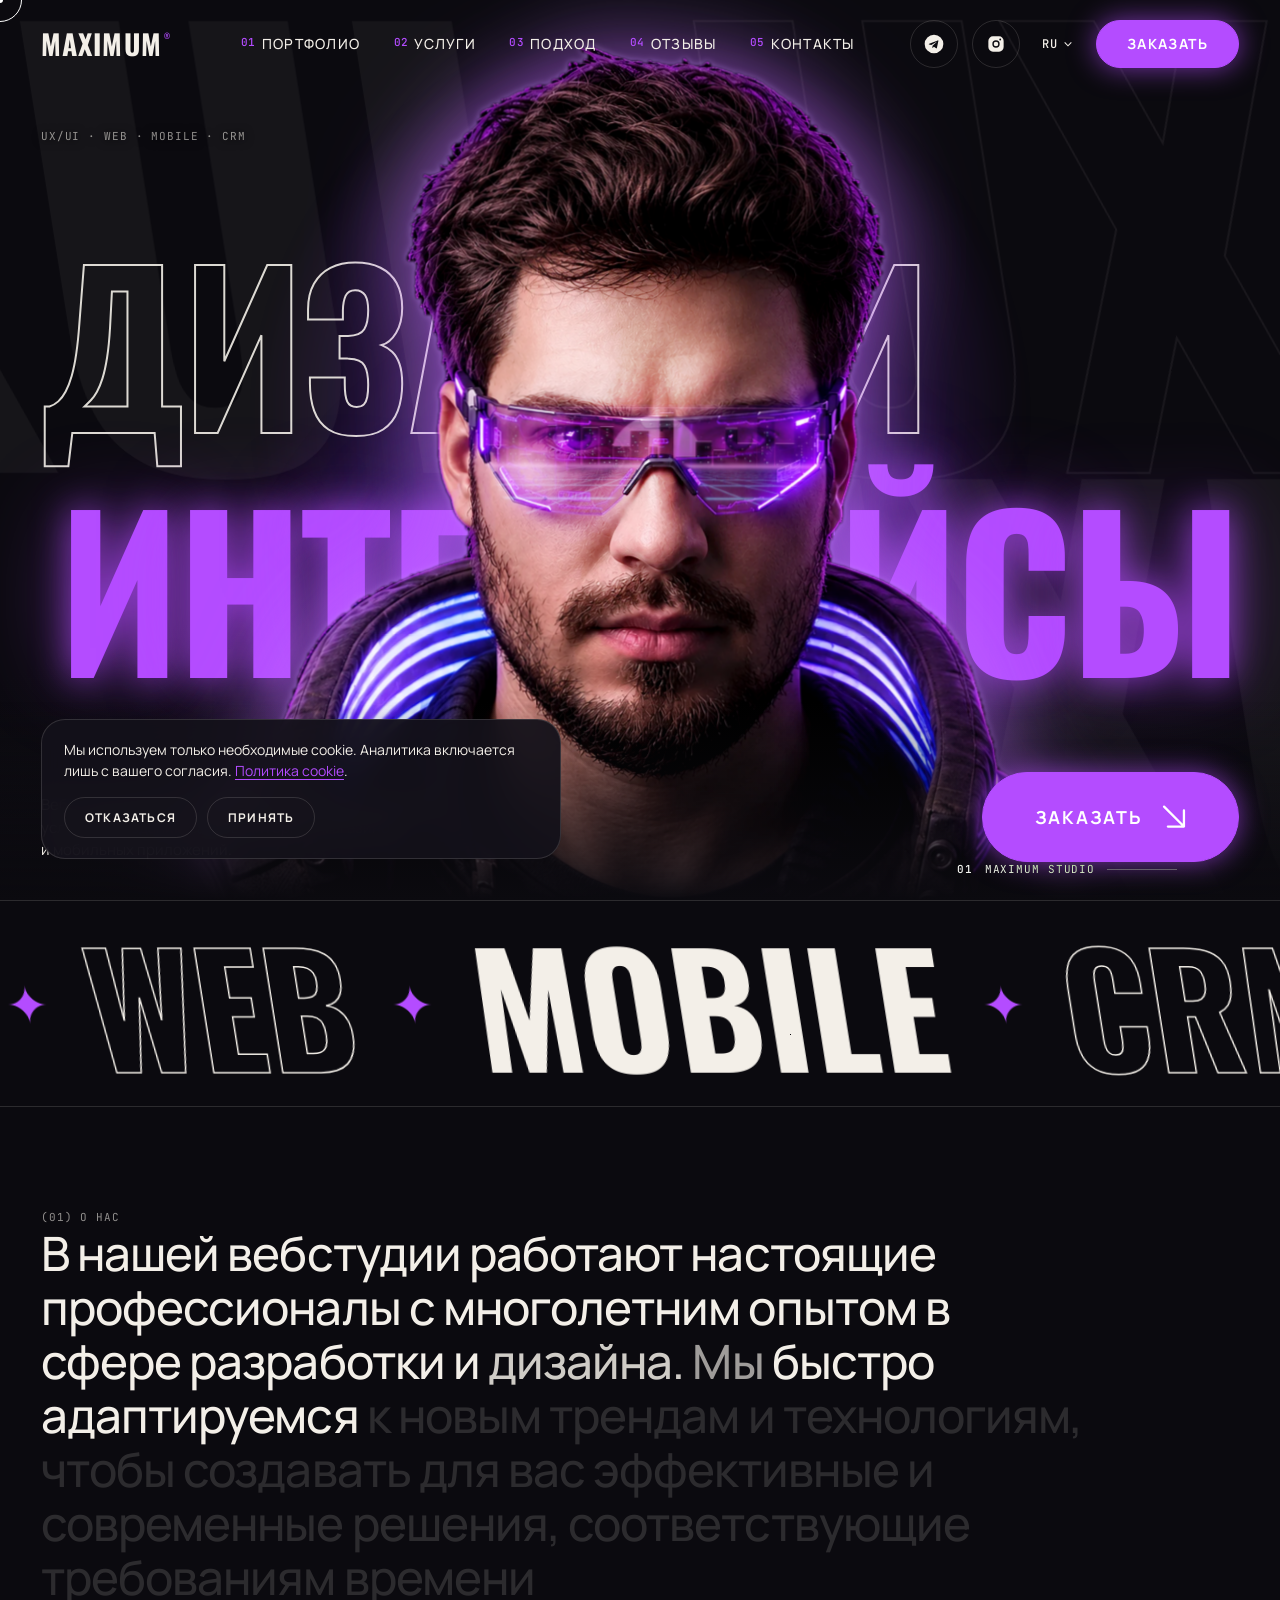
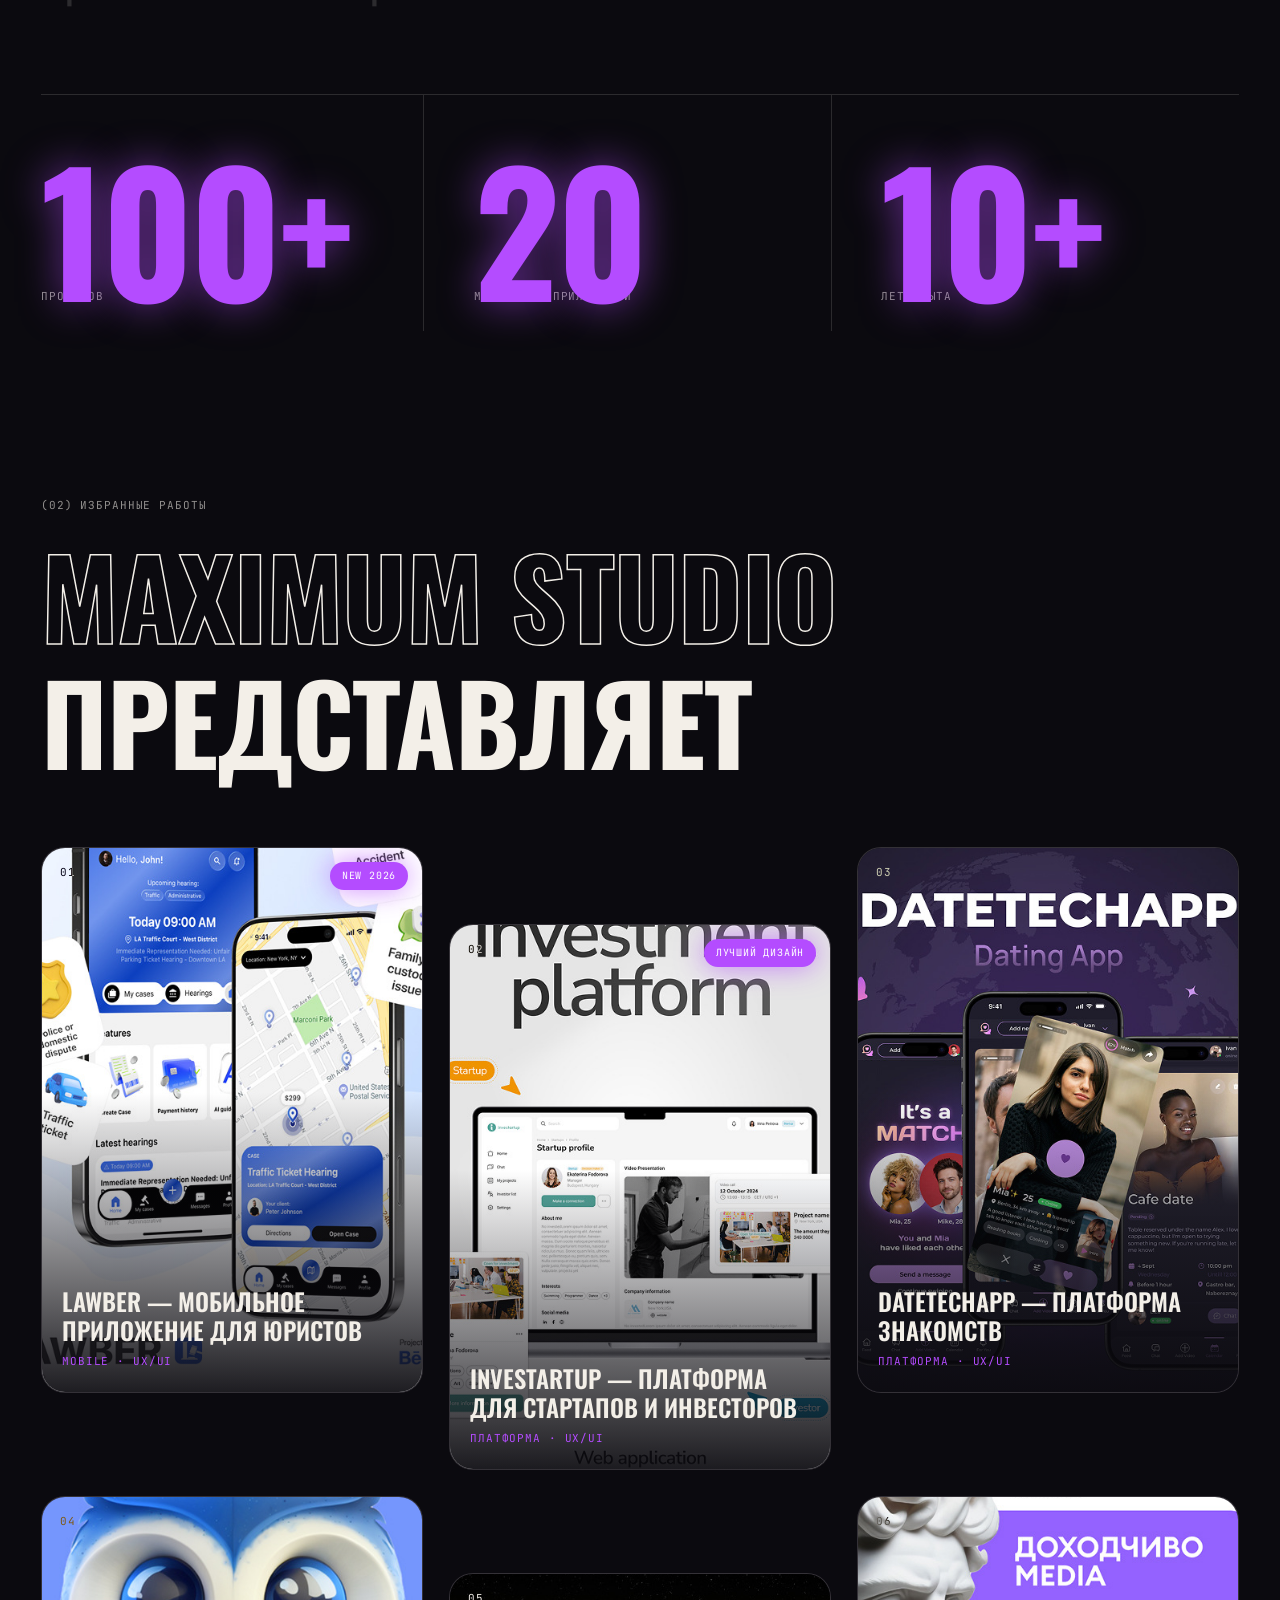
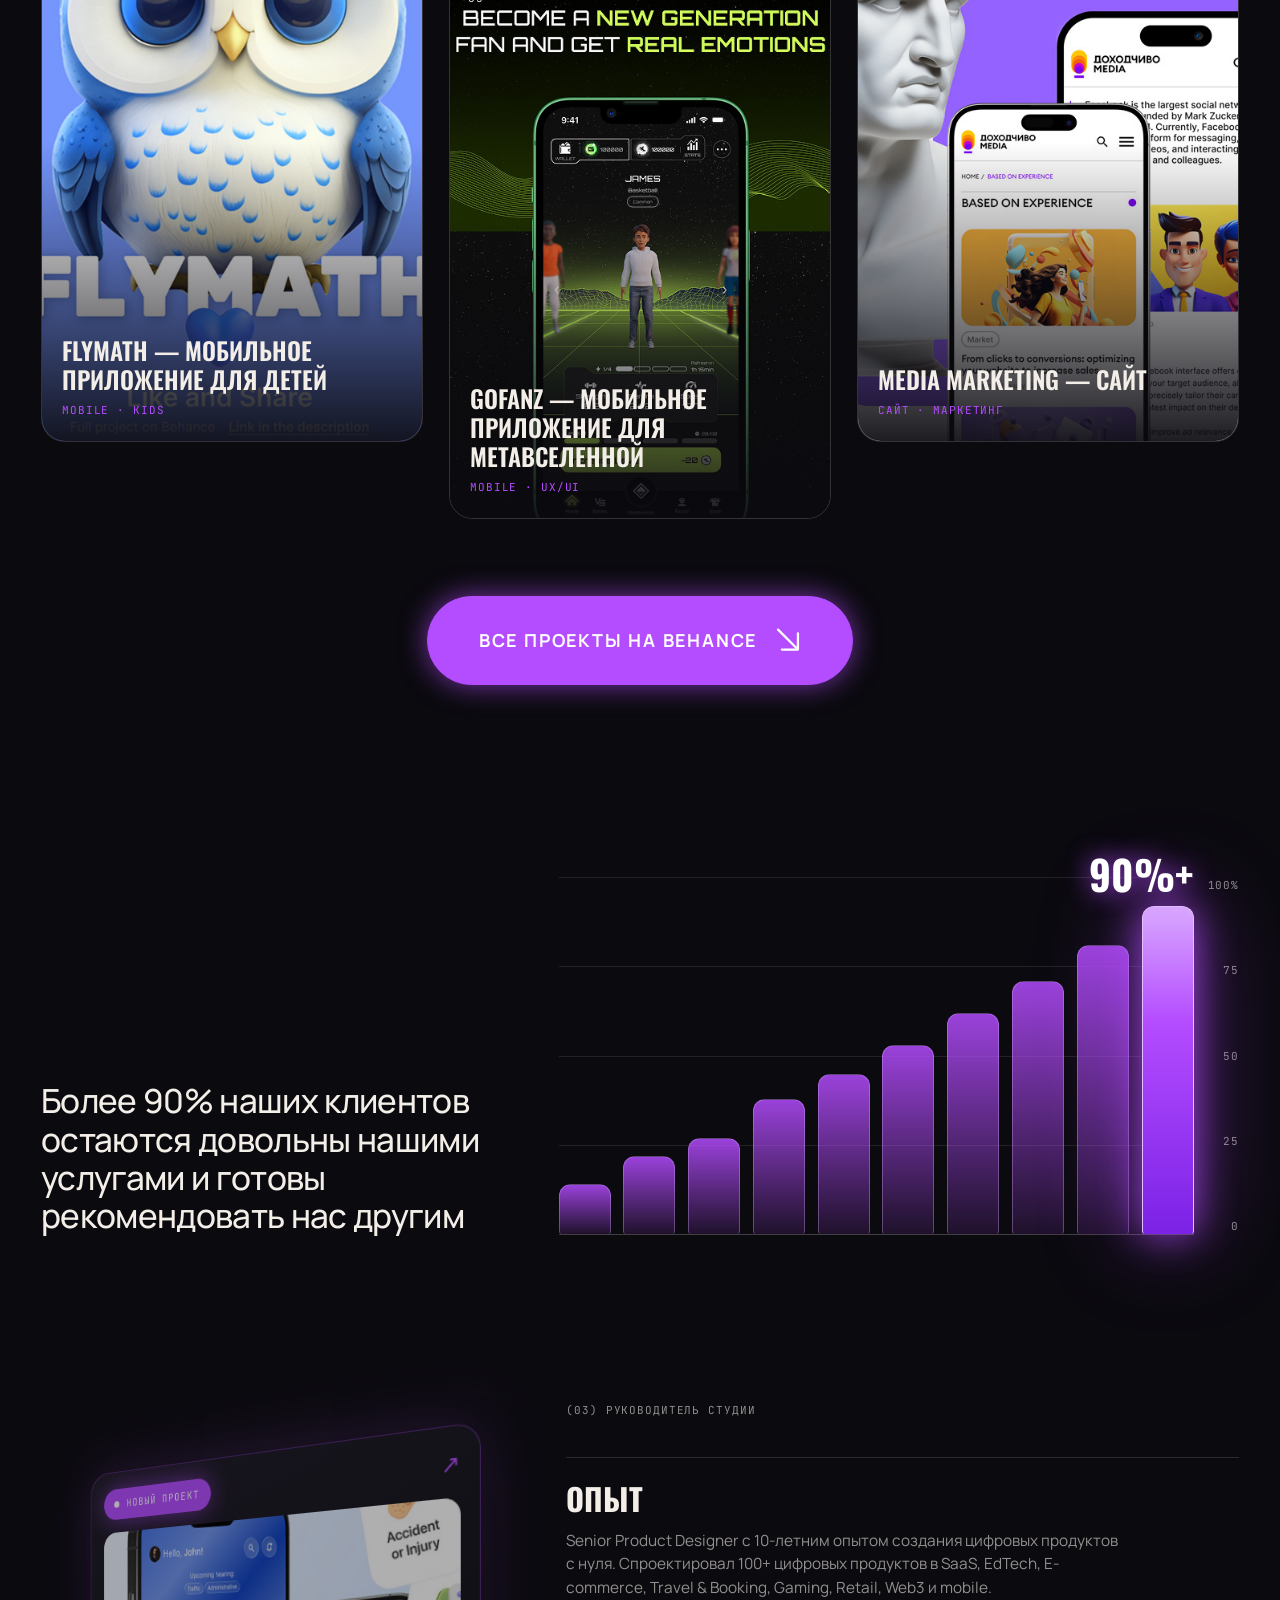
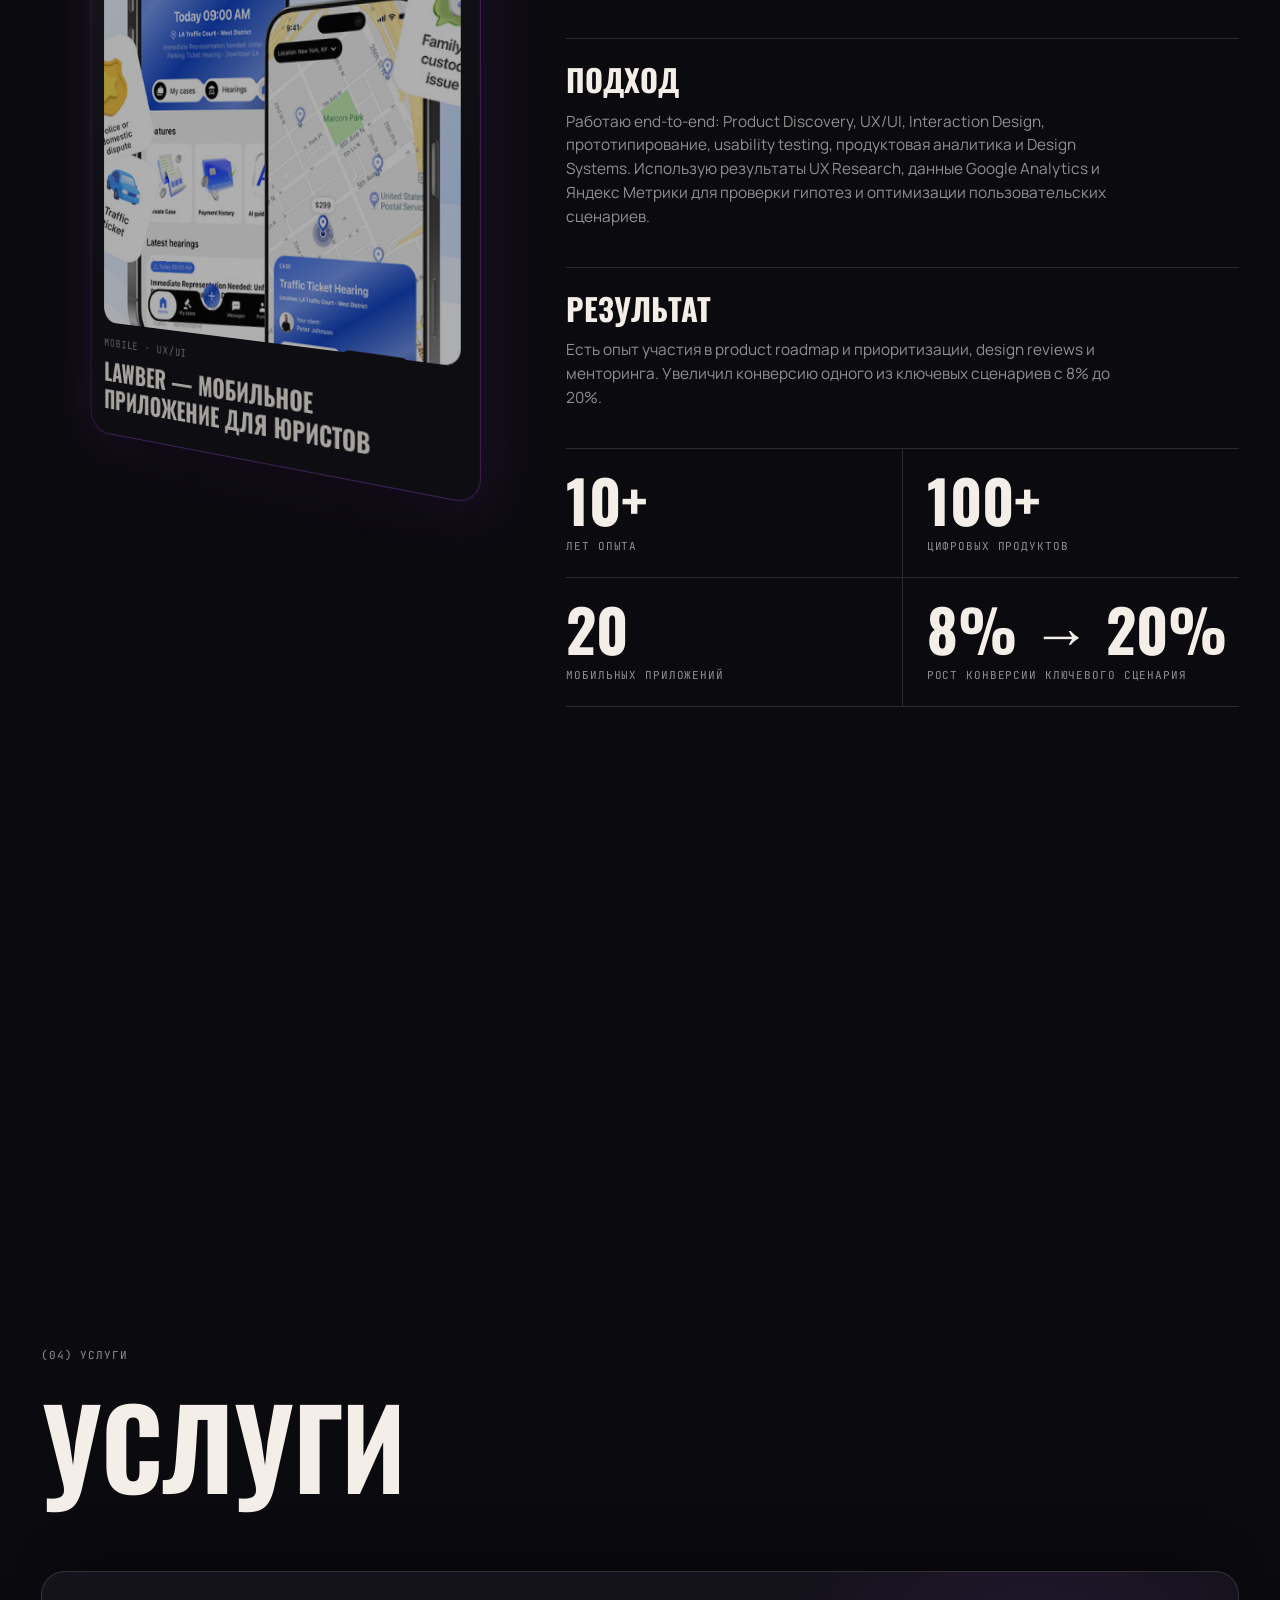
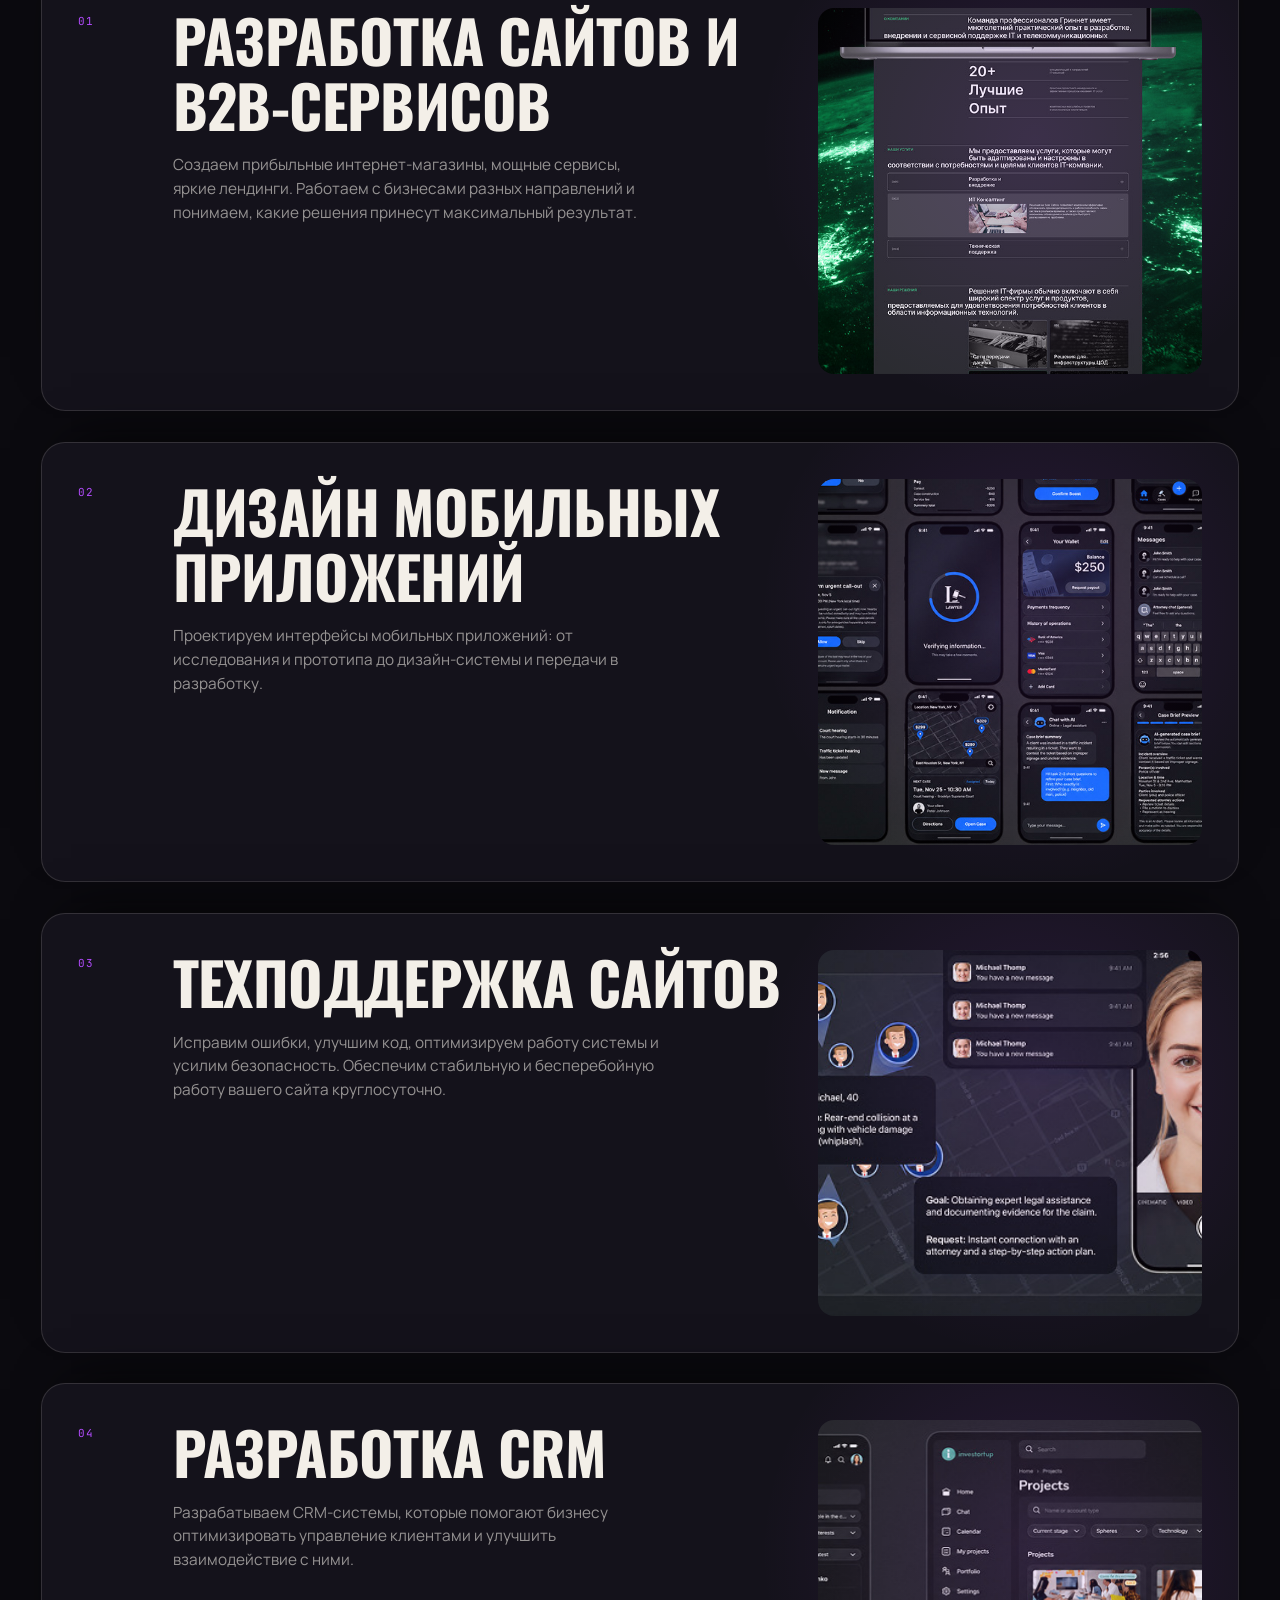
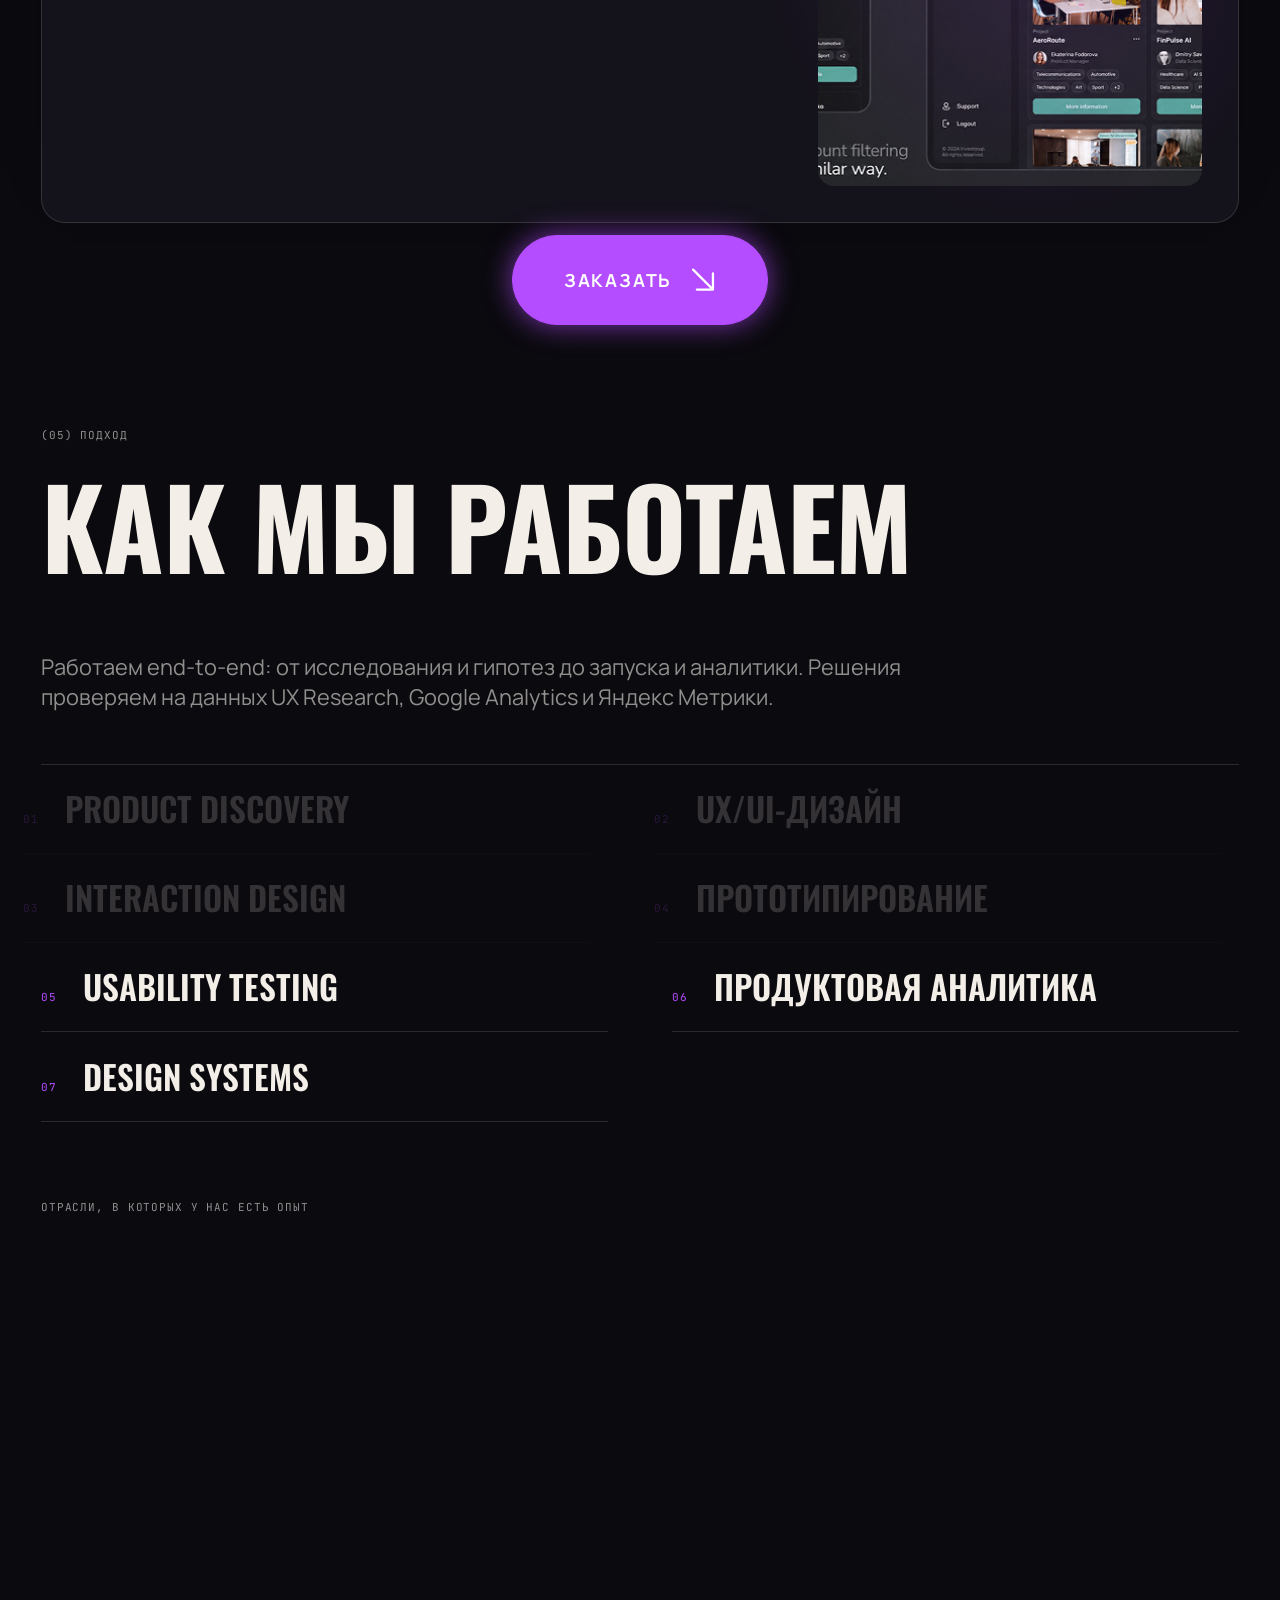
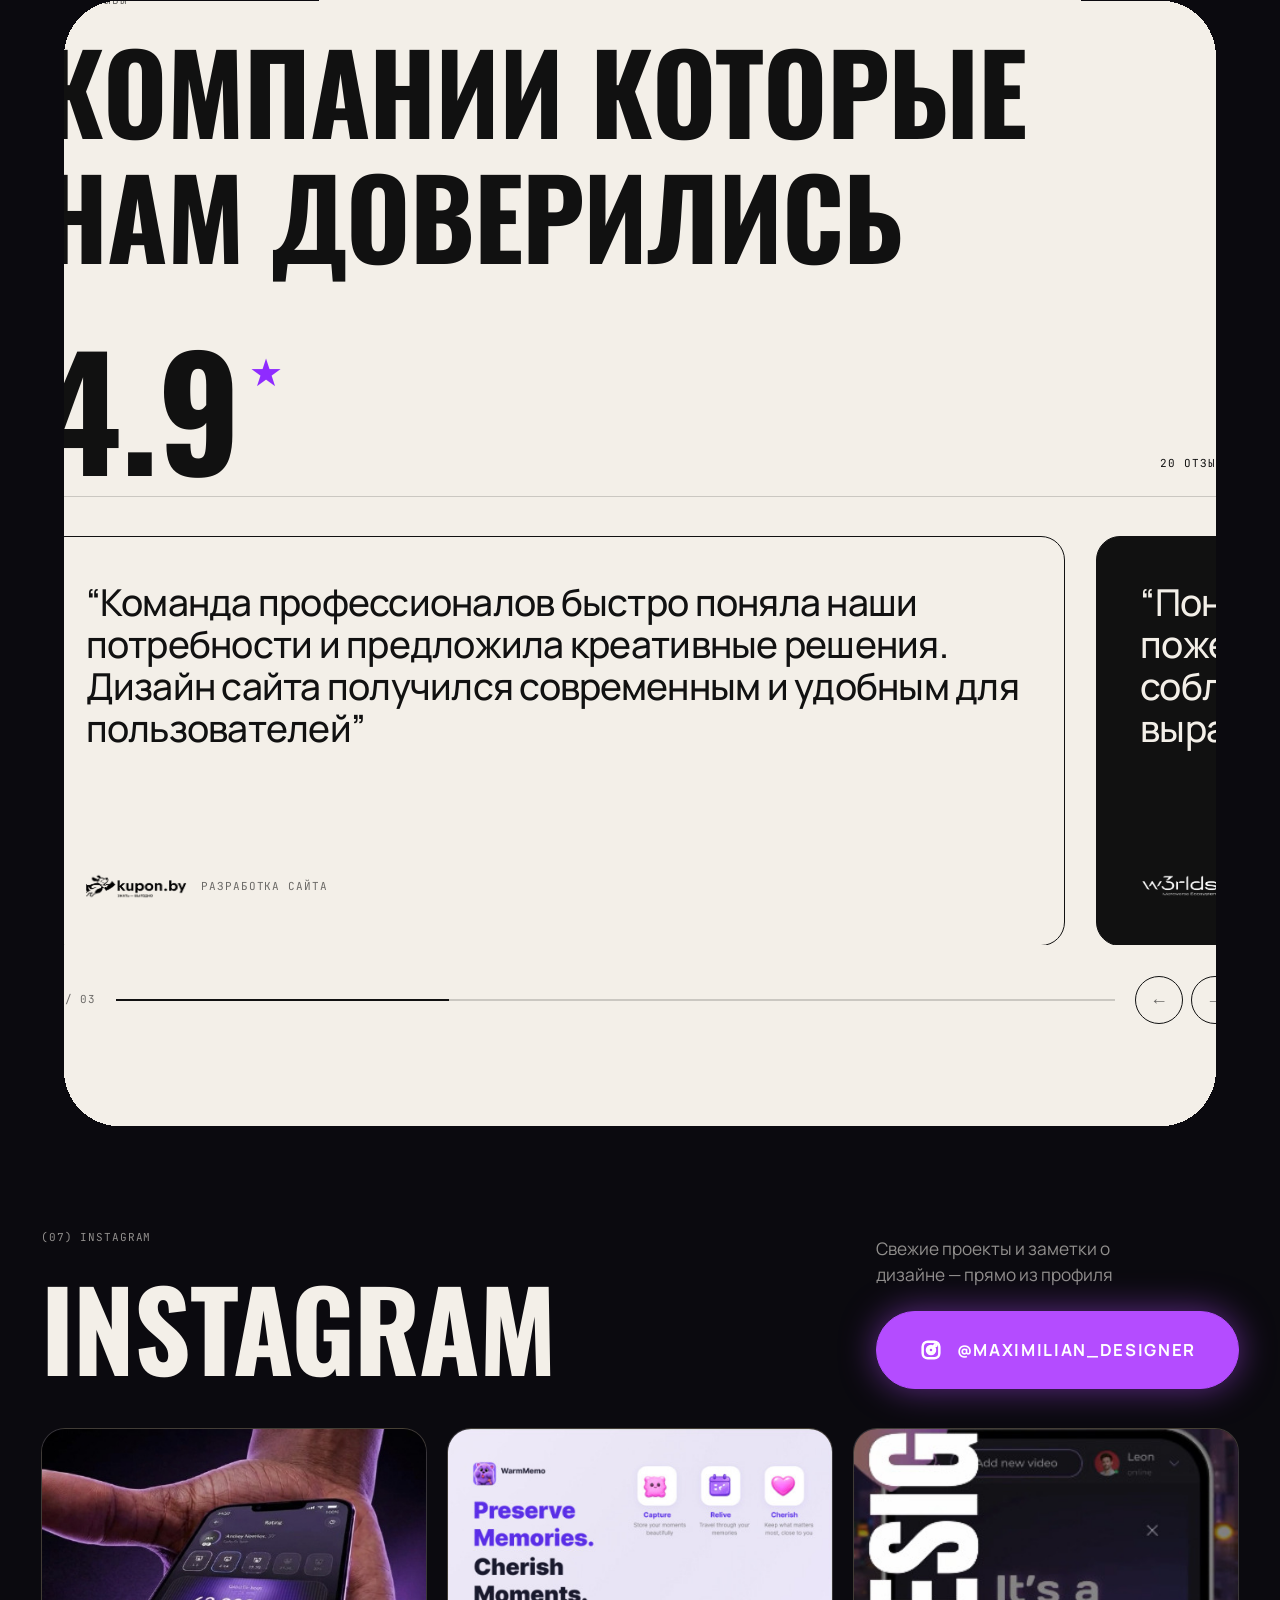
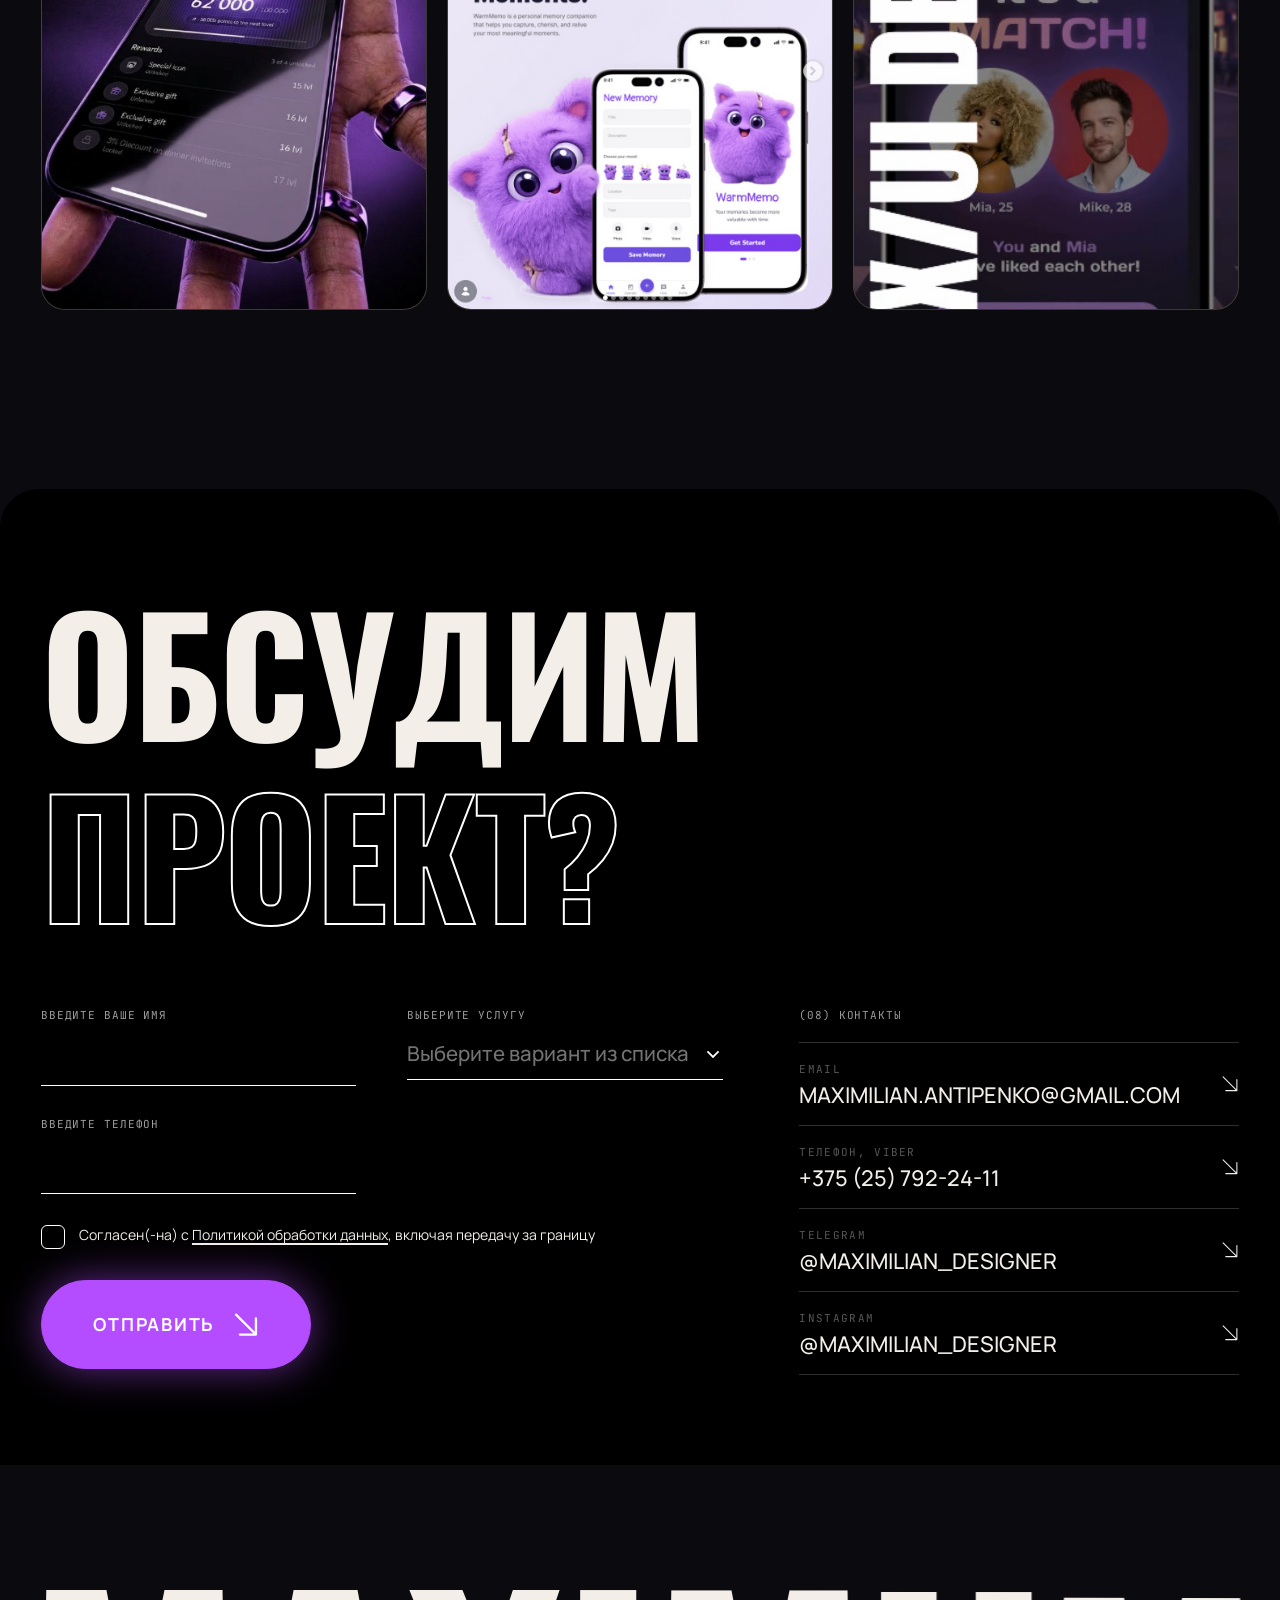
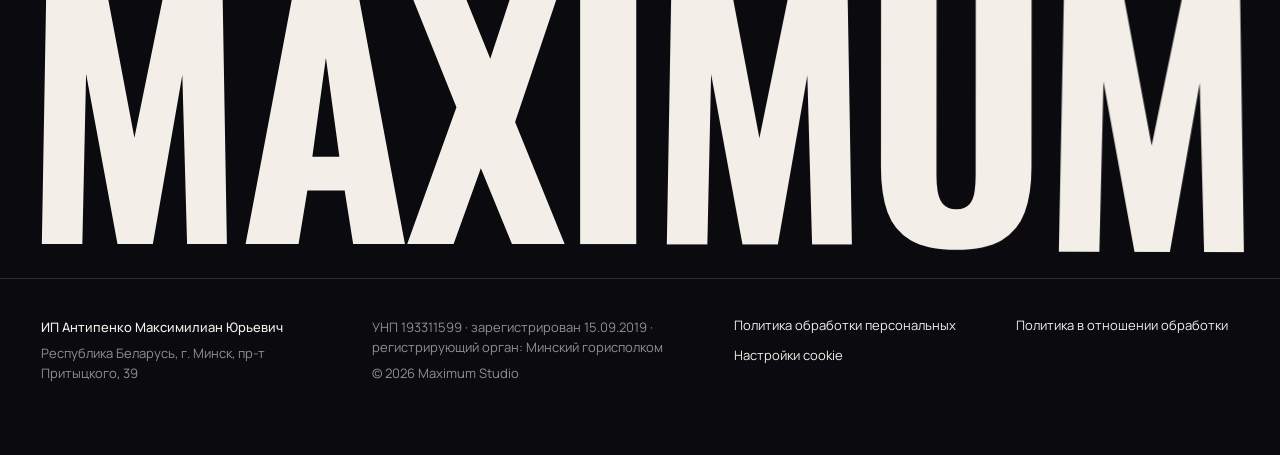
==== commit 7fb45ff6: "Unified card radii, hero spacing fix, remove dead preloader/wipe code, faster direct anchor scroll C" ====
--- a/index.html
+++ b/index.html
@@ -37,11 +37,10 @@
 <meta name="theme-color" content="#0B0A0F">
 <script>document.documentElement.classList.add("js");try{if(sessionStorage.getItem("v2pre")||/[?&]nopre/.test(location.search))document.documentElement.classList.add("nopre")}catch(e){}setTimeout(function(){if(!window.__v2)document.documentElement.classList.remove("js")},3000)</script>
 <link rel="stylesheet" href="v2/css/fonts.css">
-<link rel="stylesheet" href="v2/css/v2.css?v=2611111442">
+<link rel="stylesheet" href="v2/css/v2.css?v=2611112019">
 </head>
 <body id="top">
 <div class="prog" id="prog"></div>
-<div class="pre" id="pre" aria-hidden="true"><div class="pre-in"><span class="pre-l">Загрузка</span><b class="pre-n"><i id="pre-n">0</i><u>%</u></b><span class="pre-t">MAXIMUM STUDIO</span></div><div class="pre-bar"><i id="pre-b"></i></div></div>
 
 <svg width="0" height="0" style="position:absolute" aria-hidden="true">
  <symbol id="i-tg" viewBox="-2.118 -2.118 28.235 28.235"><path d="M12 0a12 12 0 1 0 0 24 12 12 0 0 0 0-24zm5.6 8.2-1.9 8.9c-.1.6-.5.8-1 .5l-2.800-2.100-1.400 1.300c-.2.200-.3.300-.6.300l.2-2.900 5.300-4.800c.2-.2 0-.3-.4-.1l-6.500 4.100-2.800-.9c-.6-.2-.6-.6.100-.9l11-4.200c.5-.2 1 .1.800.9z"/></symbol>
@@ -52,7 +51,6 @@
 
 <button type="button" class="totop" id="totop" aria-label="Наверх"><span>Наверх</span><svg><use href="#i-arr"/></svg></button>
 <div class="cur" id="cur" aria-hidden="true"><i></i><span></span></div>
-<div class="wipe" id="wipe" aria-hidden="true"></div>
 <aside class="side mono" id="side" aria-hidden="true"><b id="side-n">01</b><span id="side-t"></span><i><u id="side-b"></u></i></aside>
 
 <header class="nav" id="nav">
@@ -249,6 +247,6 @@
 <div class="cookie" id="cookie" role="region" aria-label="Cookies"><p><span>Мы используем только необходимые cookie. Аналитика включается лишь с вашего согласия.</span> <a href="privacy-policy/#cookies">Политика cookie</a>.</p><div class="row"><button class="btn ghost" id="ck-no" type="button"><span>Отказаться</span></button><button class="btn" id="ck-yes" type="button"><span>Принять</span></button></div></div>
 
 <script src="v2/js/gsap.min.js"></script><script src="v2/js/ScrollTrigger.min.js"></script><script src="v2/js/lenis.min.js"></script>
-<script src="v2/js/v2.js?v=2611111442"></script>
+<script src="v2/js/v2.js?v=2611112019"></script>
 </body>
 </html>
--- a/v2/css/v2.css
+++ b/v2/css/v2.css
@@ -24,15 +24,6 @@
 .out{color:transparent;-webkit-text-stroke:1.5px var(--fg)}
 
 /* ---------- прелоадер ---------- */
-.pre{position:fixed;inset:0;z-index:200;background:var(--bg);display:none;transition:transform 1s var(--ease)}
-html.js .pre{display:flex;align-items:flex-end;justify-content:space-between;padding:var(--pad)}
-html.nopre .pre{display:none!important}
-.pre.done{transform:translateY(-100%)}
-.pre-in{display:flex;flex-direction:column;gap:8px;width:100%}
-.pre-l,.pre-t{font-family:var(--mono);font-size:12px;letter-spacing:.14em;text-transform:uppercase;color:var(--mut)}
-.pre-n{font:700 clamp(120px,32vw,560px)/.8 var(--disp);color:var(--fg);display:flex;align-items:flex-start;letter-spacing:-.02em}
-.pre-n u{text-decoration:none;font-size:.3em;color:var(--y);margin-left:.06em;margin-top:.04em}
-.pre-bar{position:absolute;left:0;right:0;top:0;height:3px}.pre-bar i{display:block;height:100%;background:var(--y);transform-origin:0 50%;transform:scaleX(0)}
 .prog{position:fixed;left:0;top:0;height:2px;width:100%;background:var(--y);transform-origin:0 50%;transform:scaleX(0);z-index:90}
 
 /* ---------- шапка ---------- */
@@ -269,7 +260,7 @@
 @media(prefers-reduced-motion:reduce){
  *,*::before,*::after{animation:none!important;transition-duration:.01ms!important;transition-delay:0s!important}
  .js .rv,.js .hero-h .ln-i,.js .hero-top,.js .hero-bot,.js .hero-ph{opacity:1!important;transform:none!important}.js .pcard-im,.js .sv-im{clip-path:none!important}.js .pcard-im img{transform:none!important}
- .ruler span::before{transform:none!important}.pre{display:none!important}.mq-t,.rib-t{overflow-x:auto}}
+ .ruler span::before{transform:none!important}.mq-t,.rib-t{overflow-x:auto}}
 html:not(.js) .pre{display:none}
 
 .big-h .out{-webkit-text-stroke:1.5px var(--fg)}.big-h br{display:block}
@@ -290,7 +281,6 @@
 .cur.out span,.cur.out i{opacity:0}
 html.has-cur [data-cursor]{cursor:none}
 /* шторка при переходах */
-.wipe{position:fixed;inset:0;z-index:250;background:var(--y);transform:translateY(100%);pointer-events:none;will-change:transform}
 /* индикатор секции */
 .side{position:fixed;right:var(--pad);bottom:22px;z-index:70;display:flex;align-items:center;gap:12px;color:#fff;mix-blend-mode:difference;pointer-events:none}
 .side b{font-weight:500}.side i{display:block;width:70px;height:1px;background:rgba(255,255,255,.35);overflow:hidden}.side u{display:block;height:100%;background:#fff;transform:scaleX(0);transform-origin:0 50%}
@@ -630,3 +620,15 @@
 /* v14: подсказка ошибки телефона может быть длинной */
 .fld .msg{right:0;white-space:normal;line-height:1.35}
 .fld{transition:margin-bottom .3s}.fld.err{margin-bottom:26px}
+/* v15: заголовок hero не залезает на подпись и меню на невысоких экранах */
+@media(min-width:701px){.hero-h{font-size:min(16.2vw,calc((100vh - 280px)/2.28));top:calc(50% - 1.14em)}}
+/* v15: единая система скруглений — карточки/панели 24px, вложенные картинки 16px, выпадающие списки 14px */
+:root{--rc:24px;--ri:16px;--rs:14px}
+.fo-card,.pcard,.sv,.ig-card,.slide,.mbox,.cookie,.qs blockquote,.cta-wide{border-radius:var(--rc)}
+.fo-photo,.sv-im,.sv-float,.pcard-im{border-radius:var(--ri)}
+.pcard-im{overflow:hidden}
+.sel ul,.lang ul{border-radius:var(--rs)}
+@media(max-width:700px){:root{--rc:20px;--ri:14px;--rs:12px}}
+/* hero: небольшой зазор между заголовком и нижним блоком, подпись сверху всегда над фоном */
+@media(min-width:701px){.hero-h{font-size:min(16.2vw,calc((100vh - 330px)/2.28))}}
+.hero-top span{position:relative;z-index:5;text-shadow:0 1px 10px #0B0A0F}
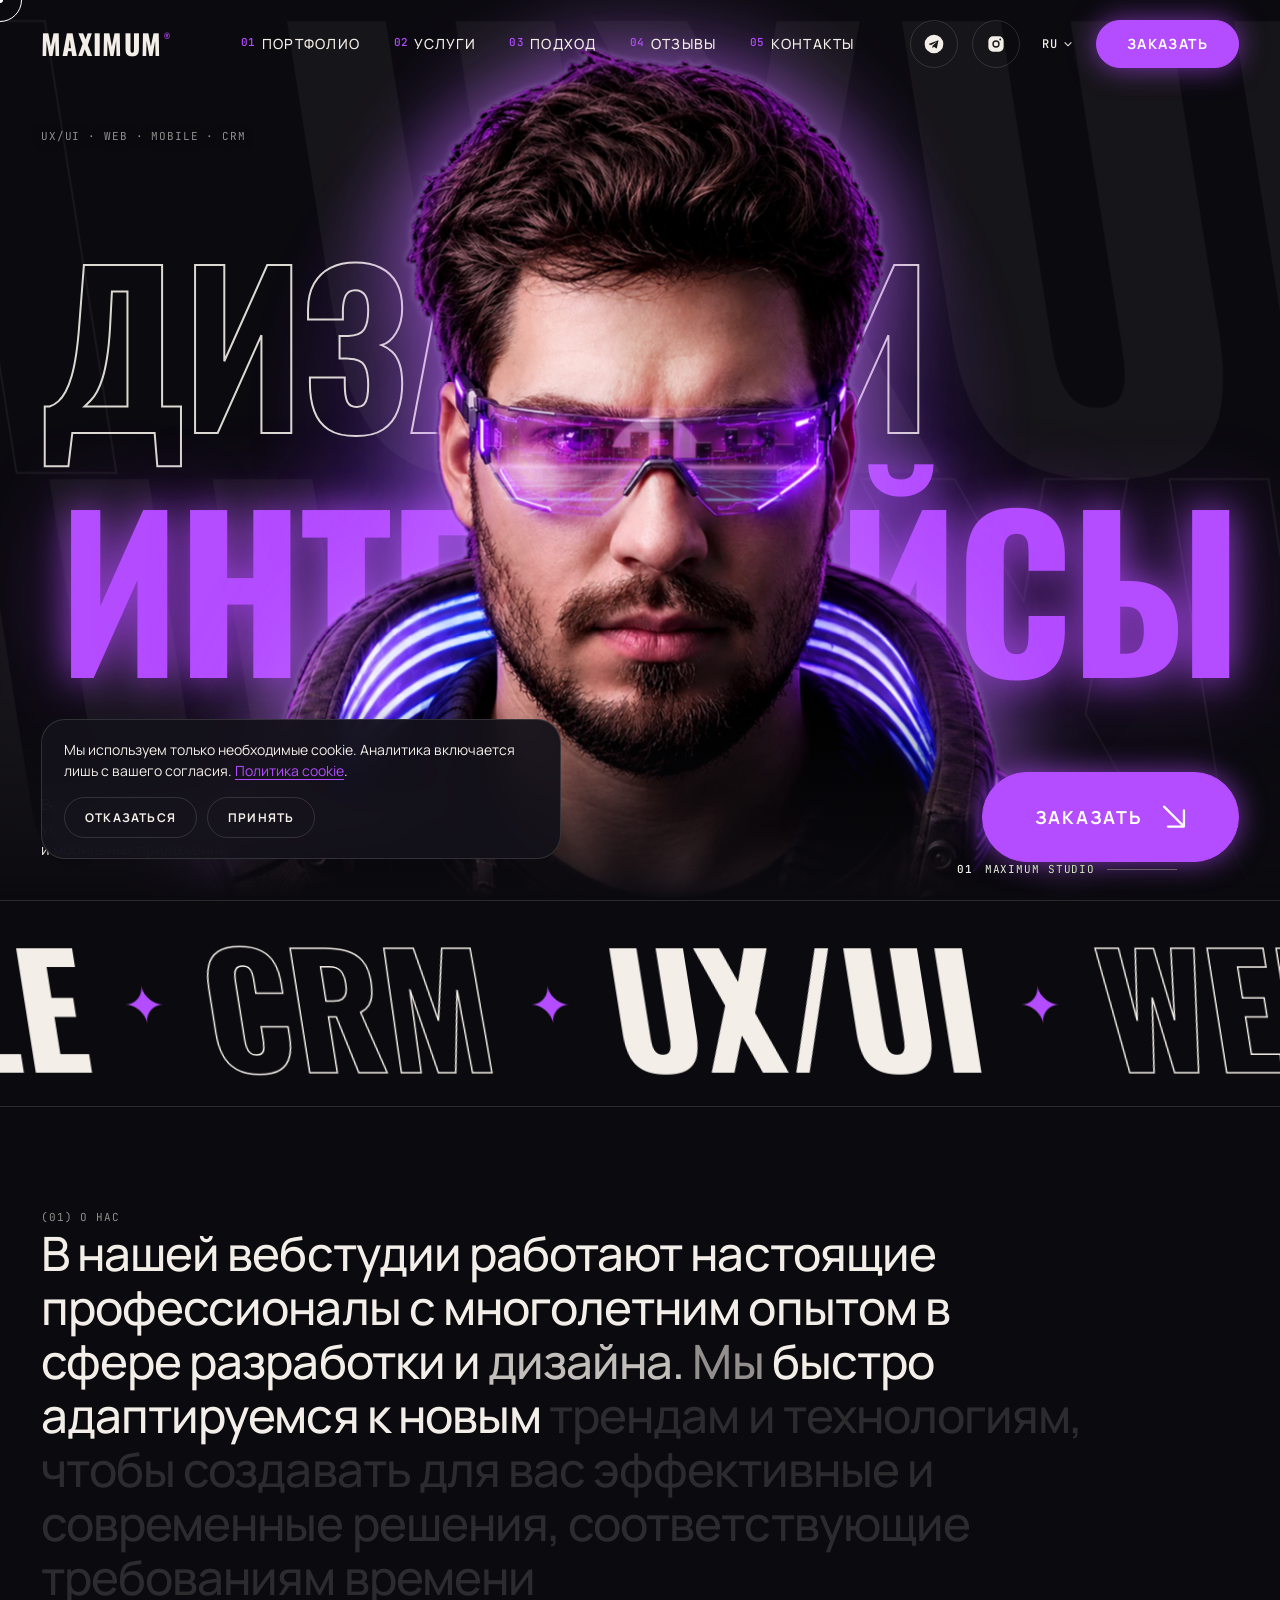
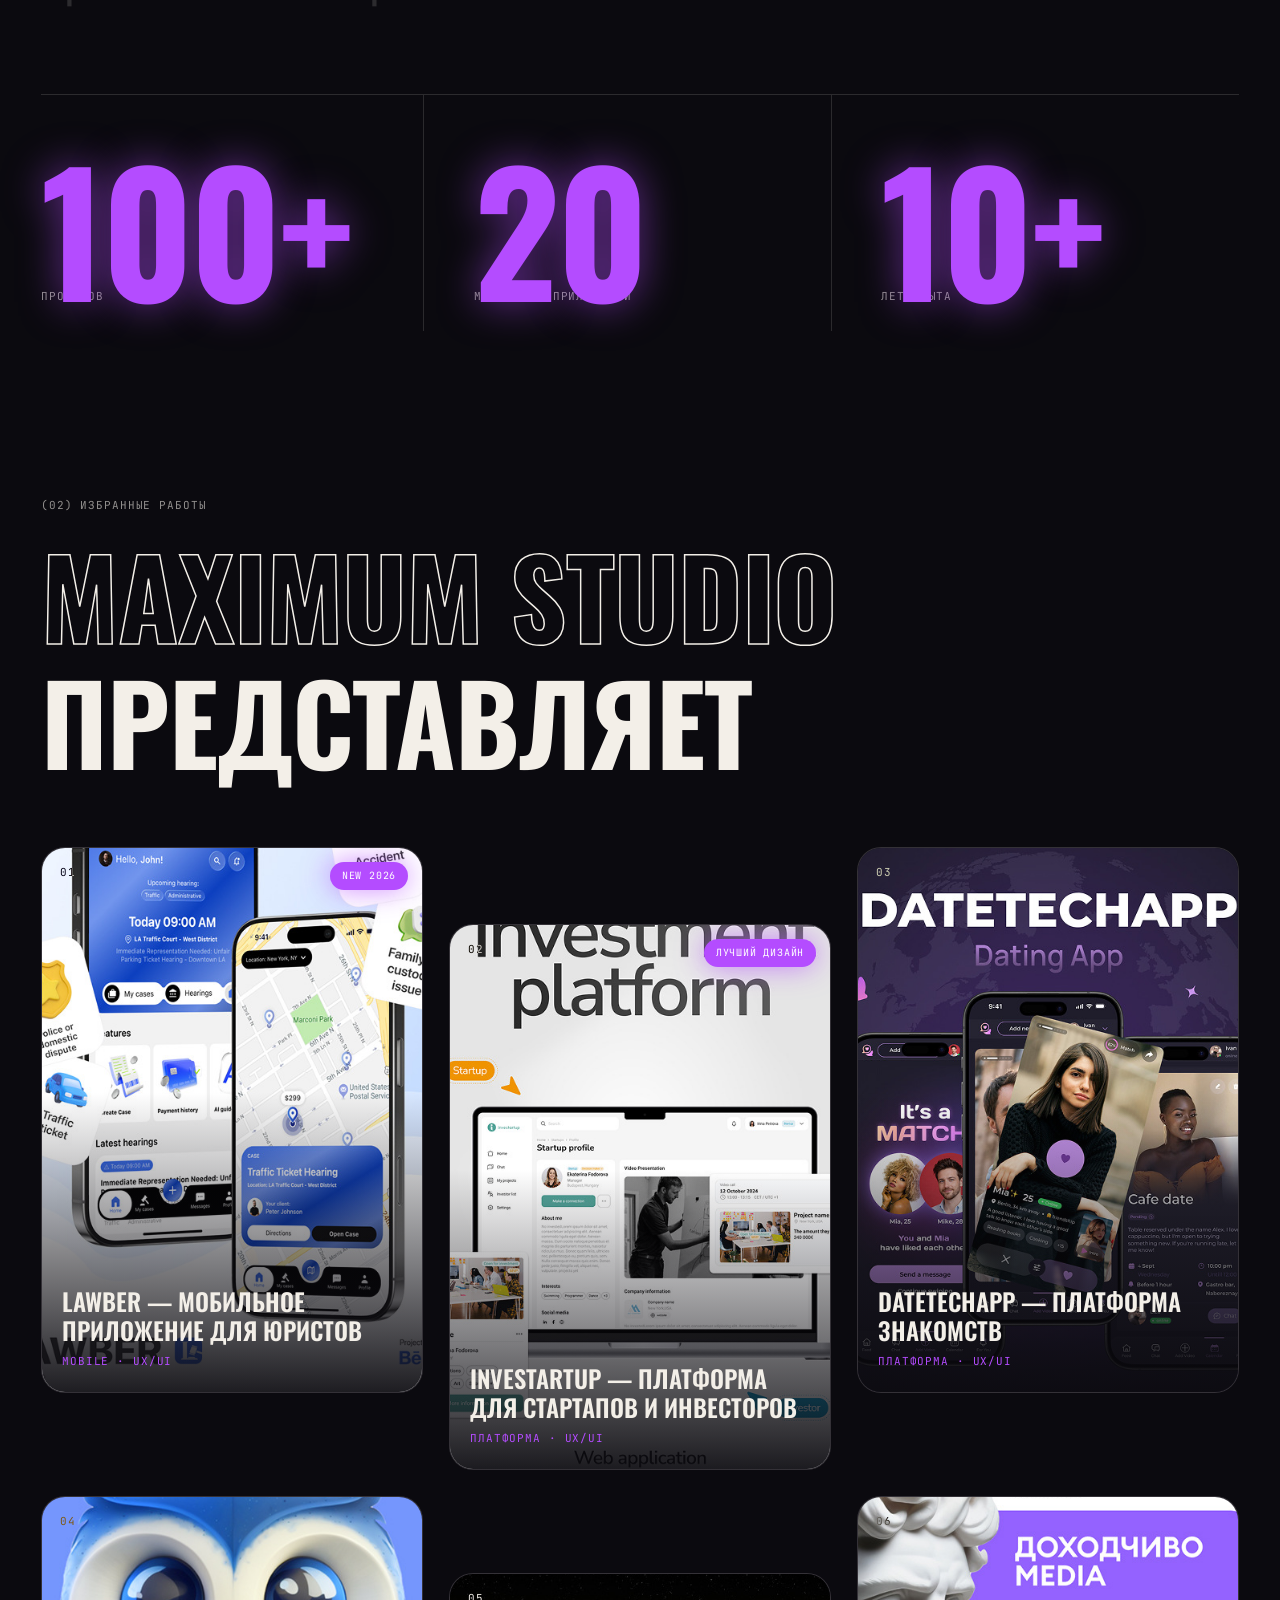
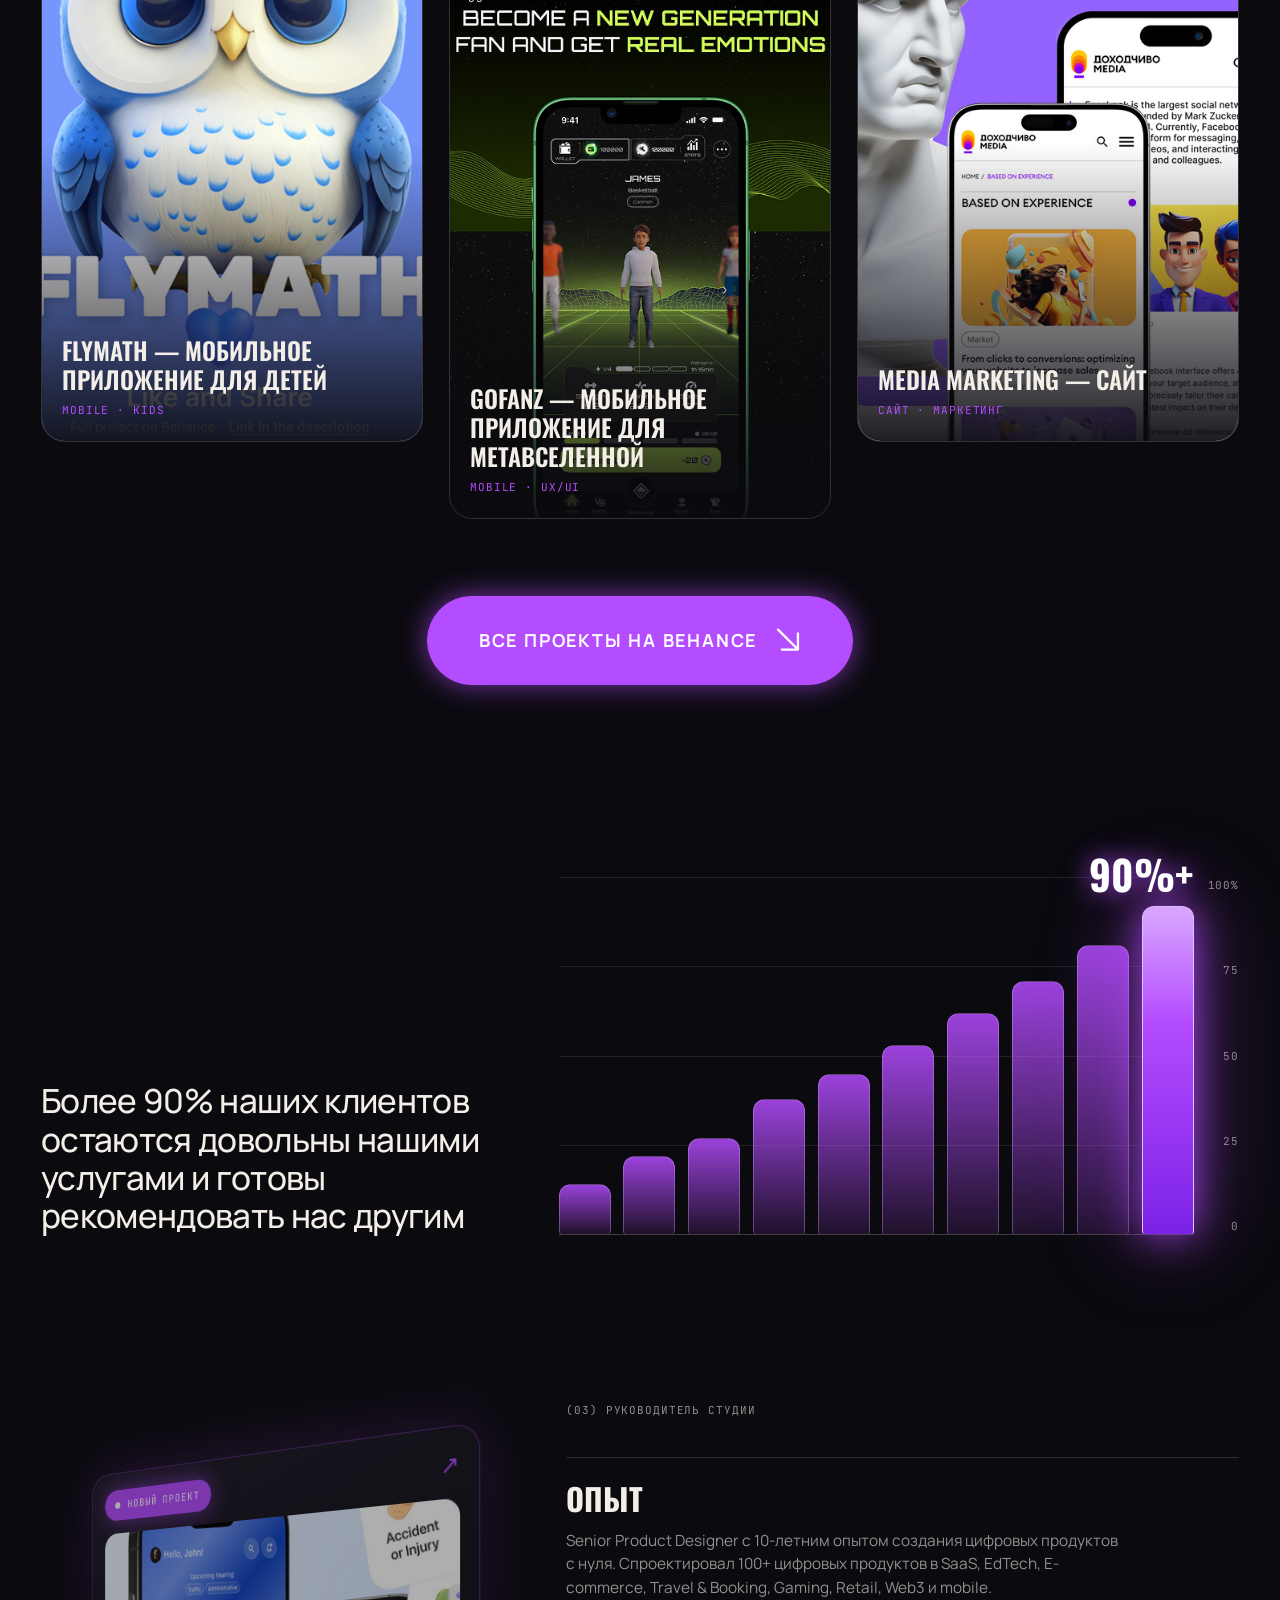
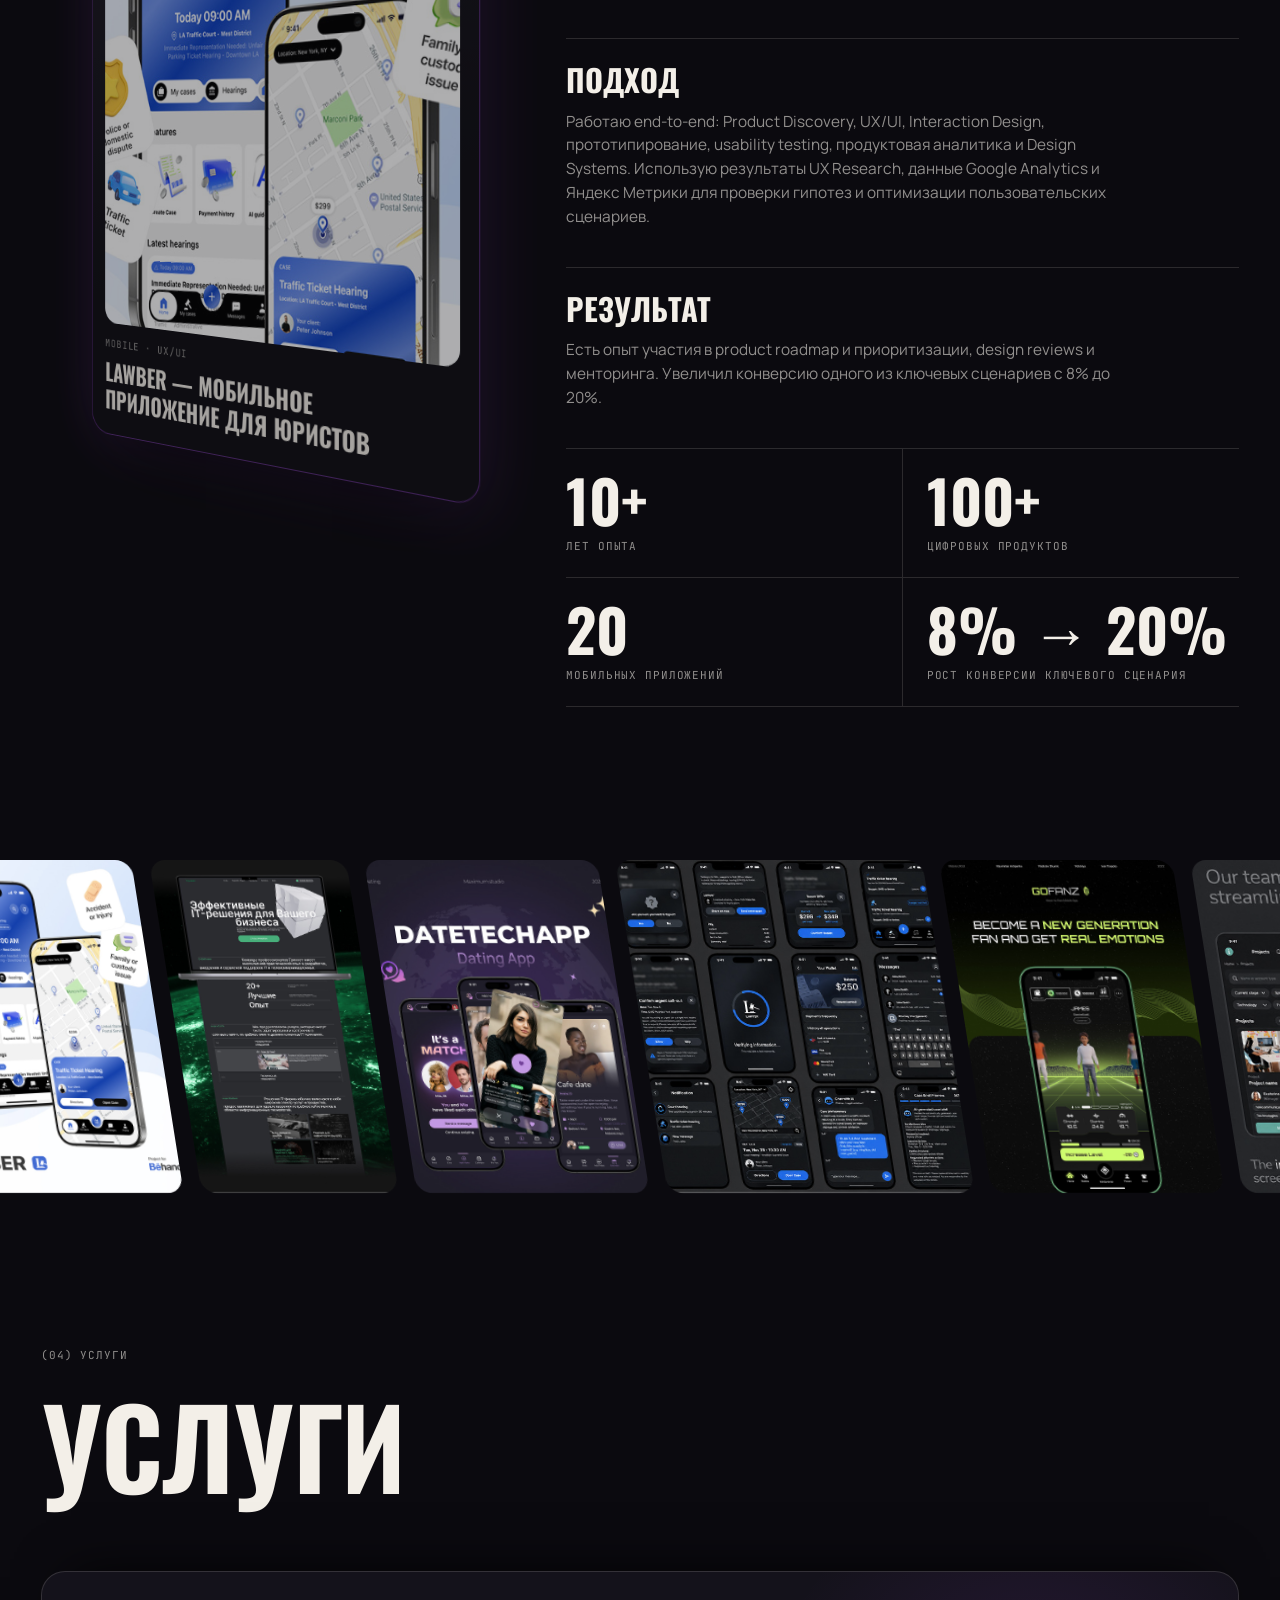
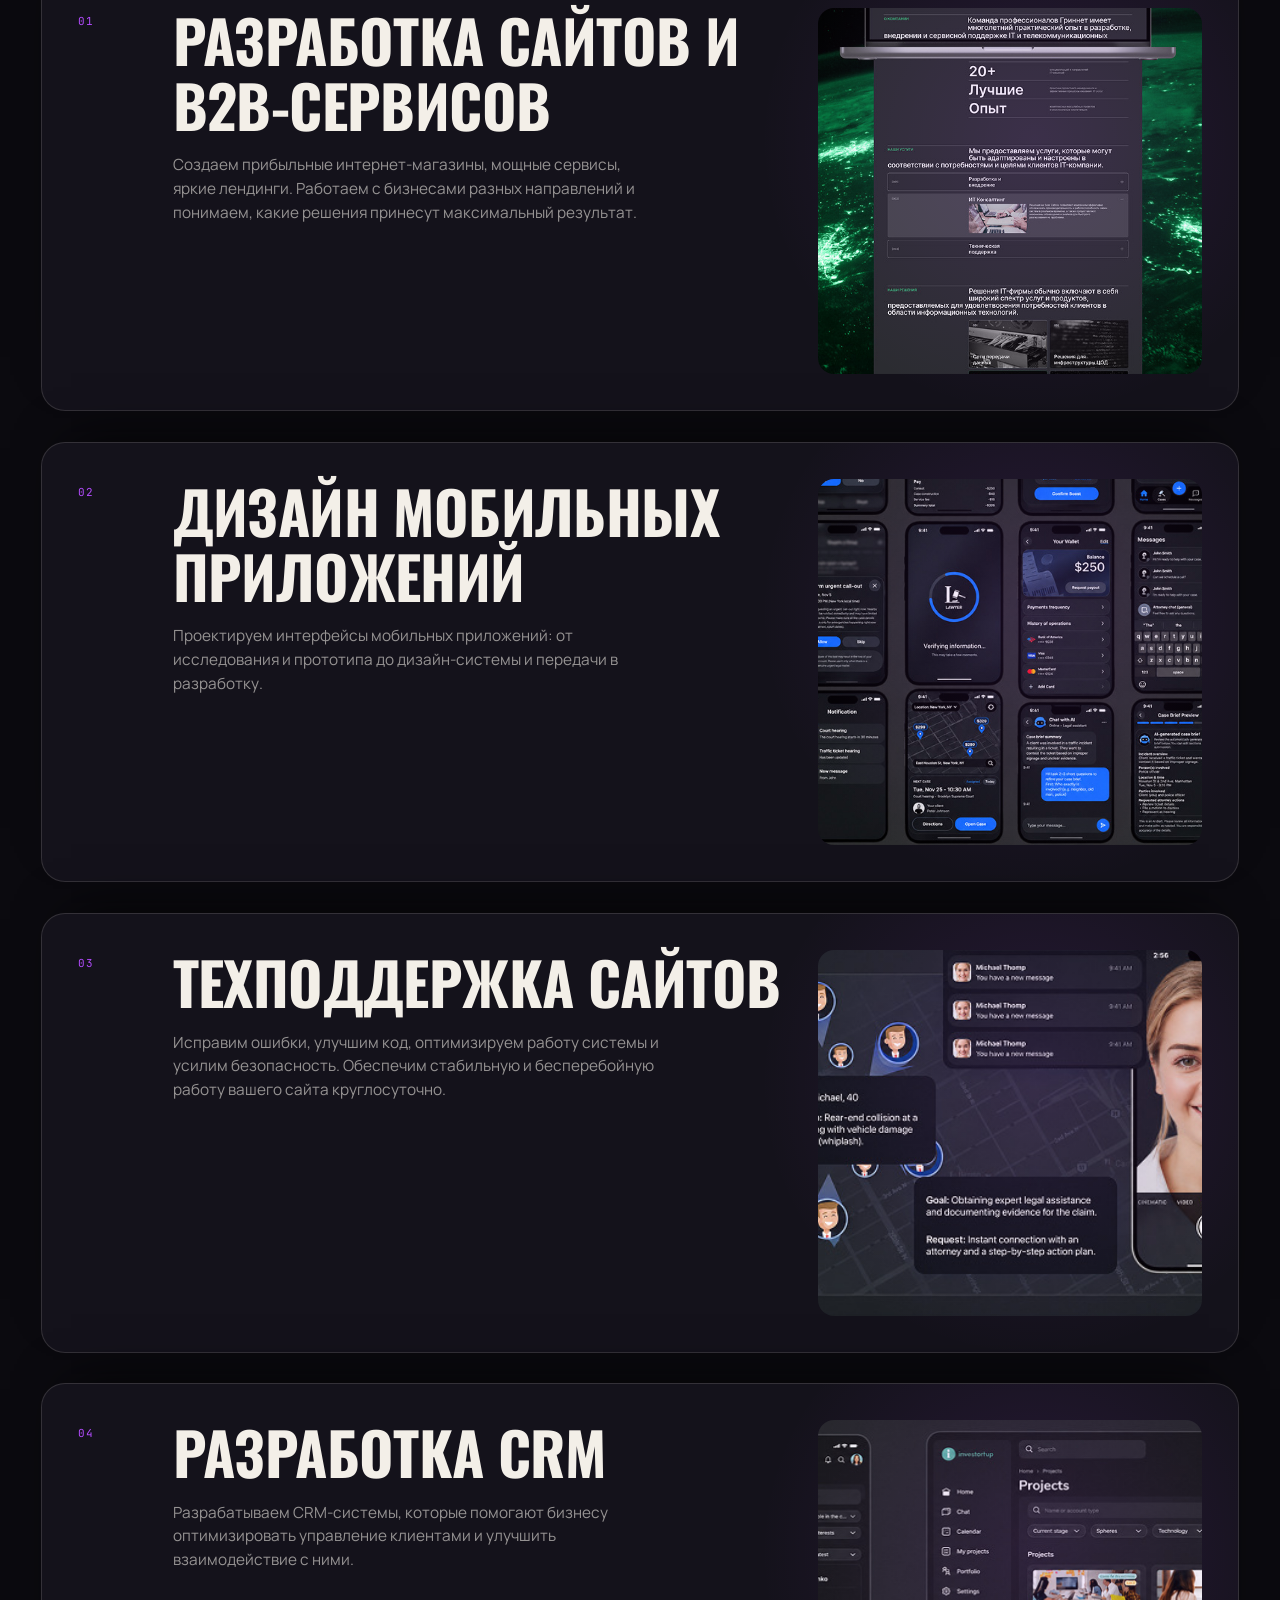
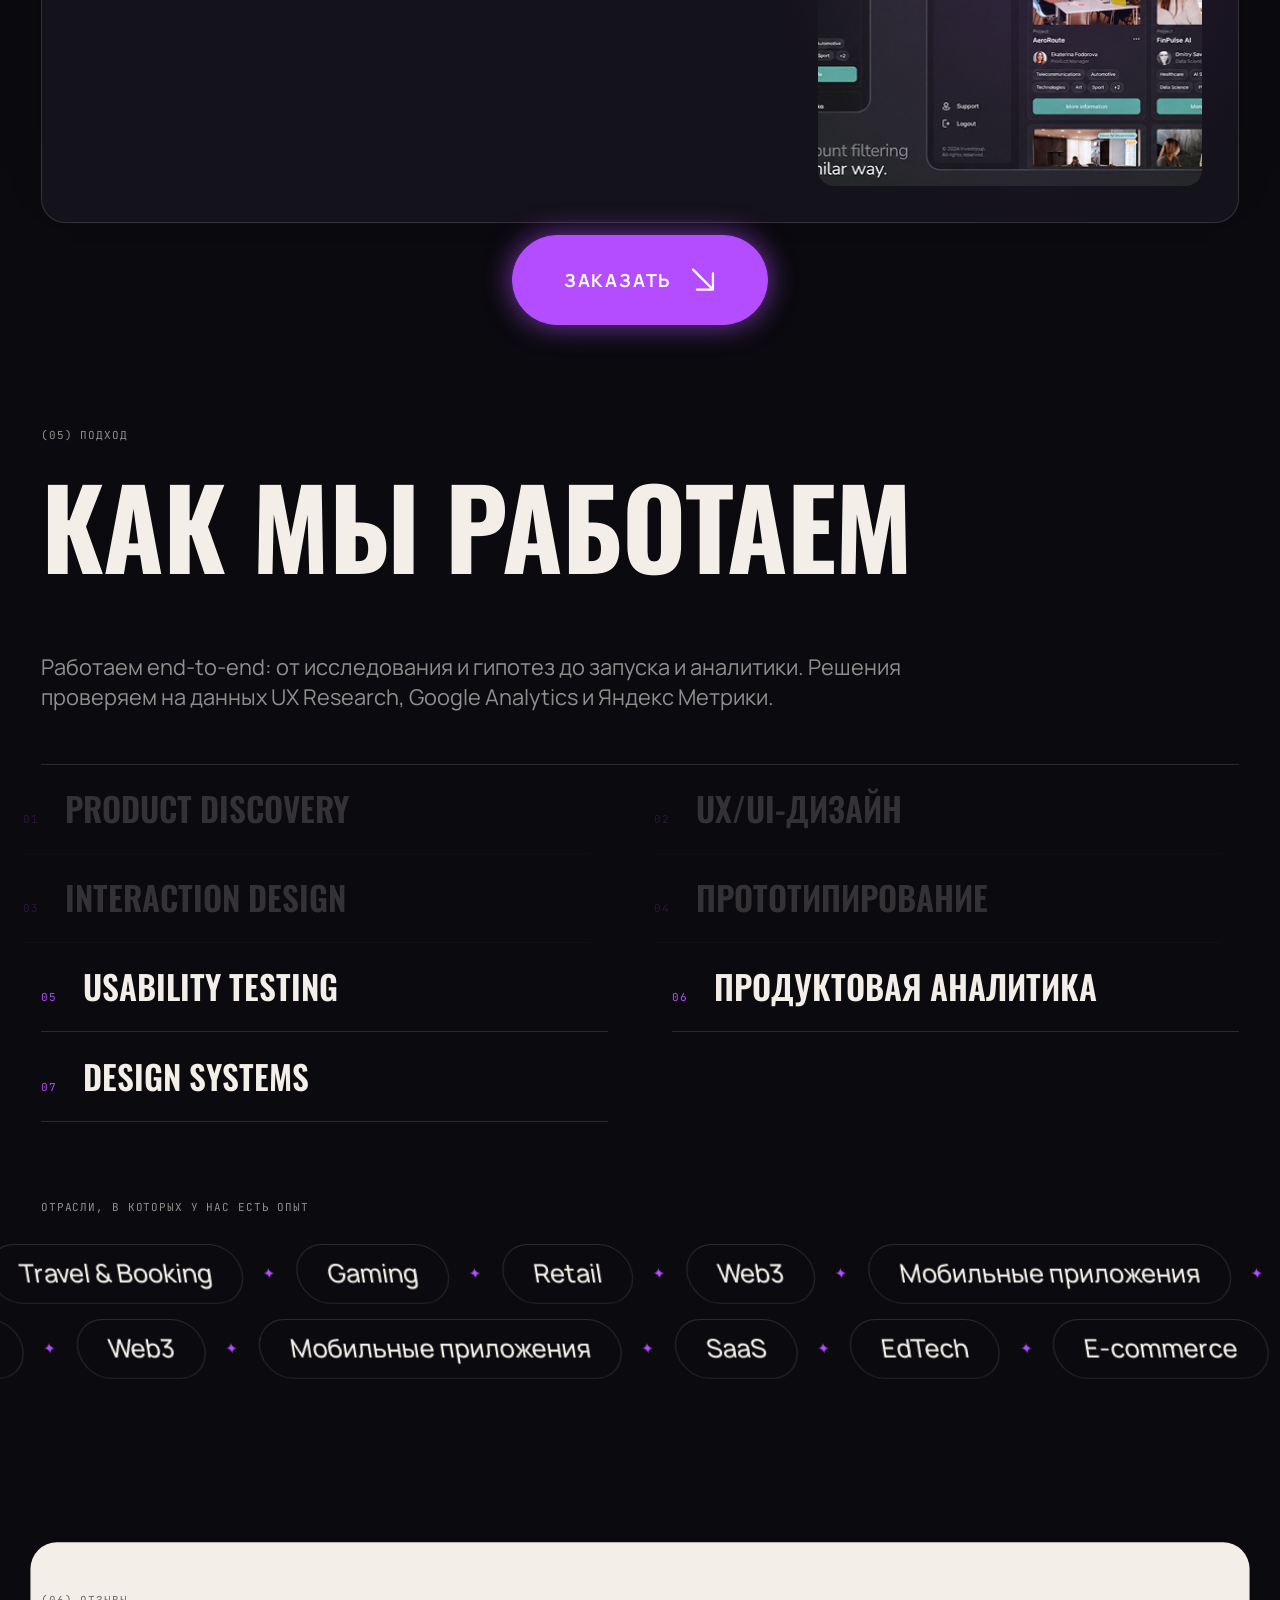
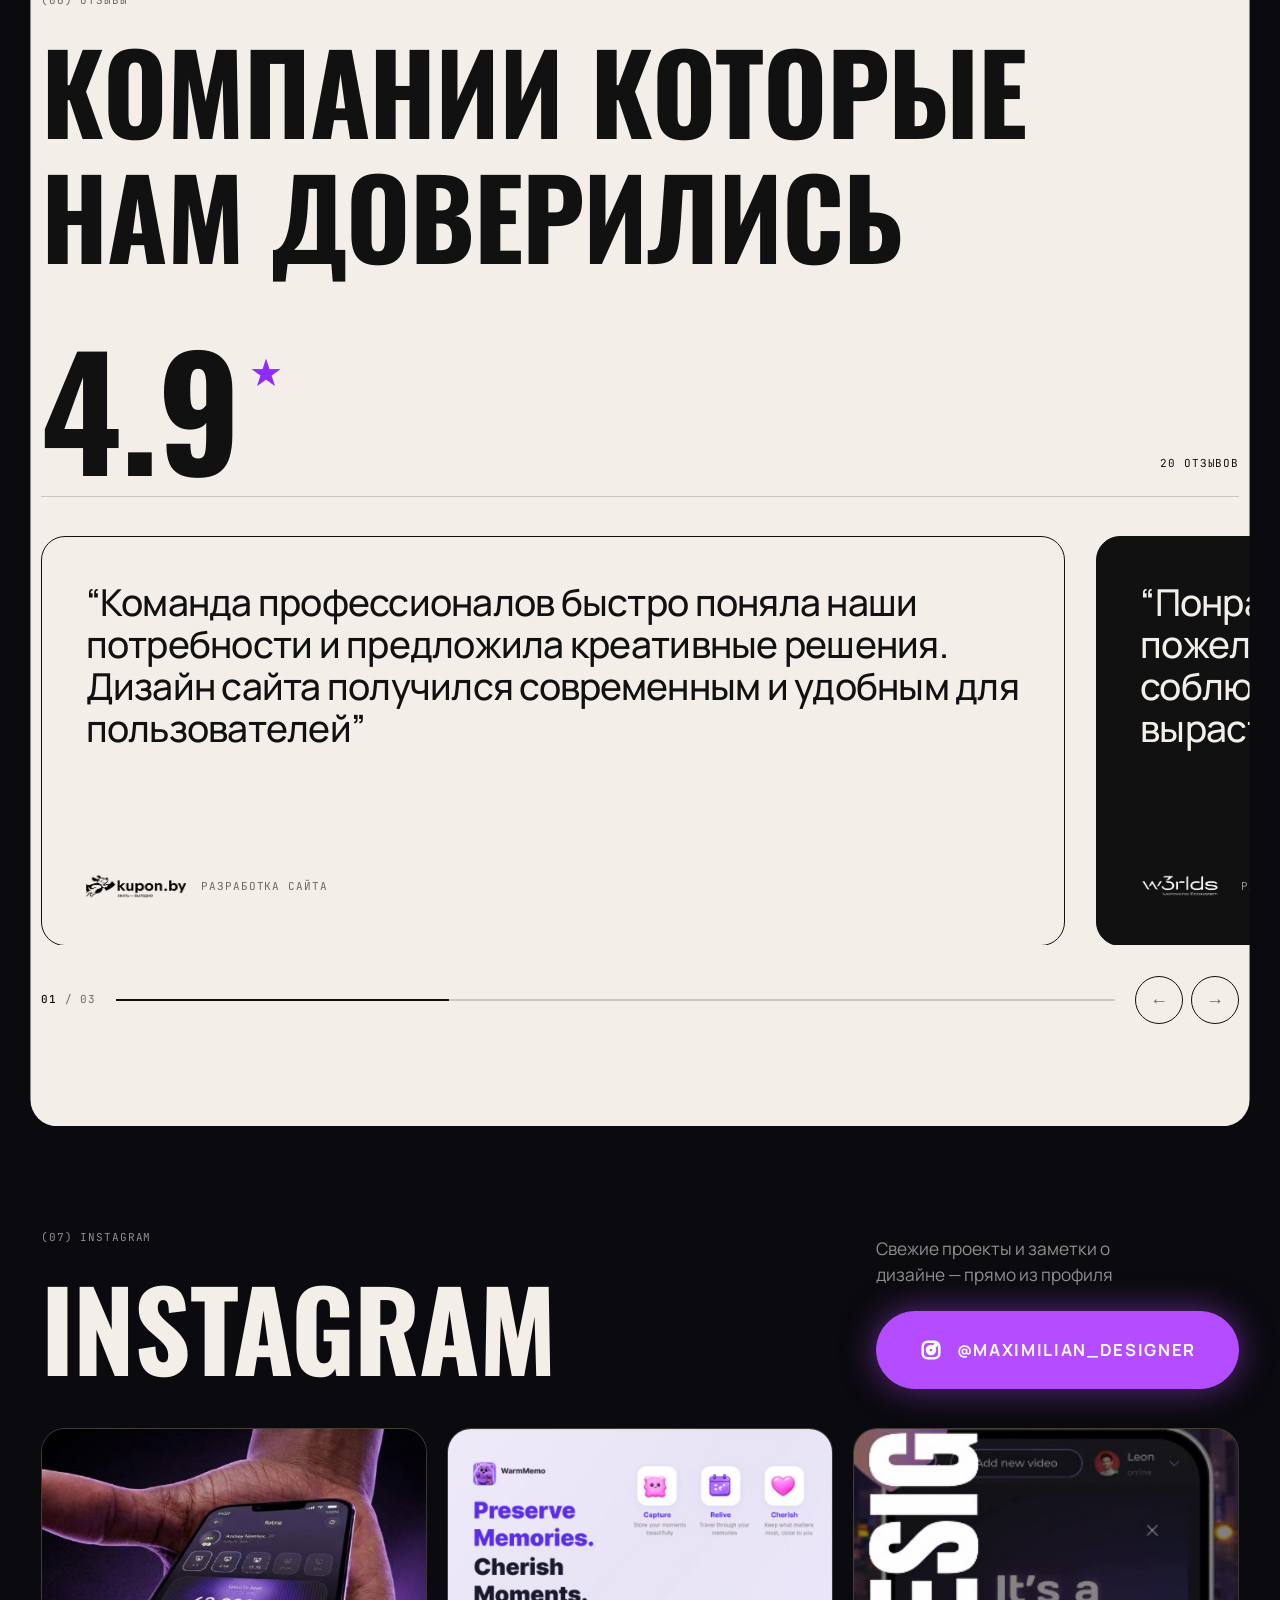
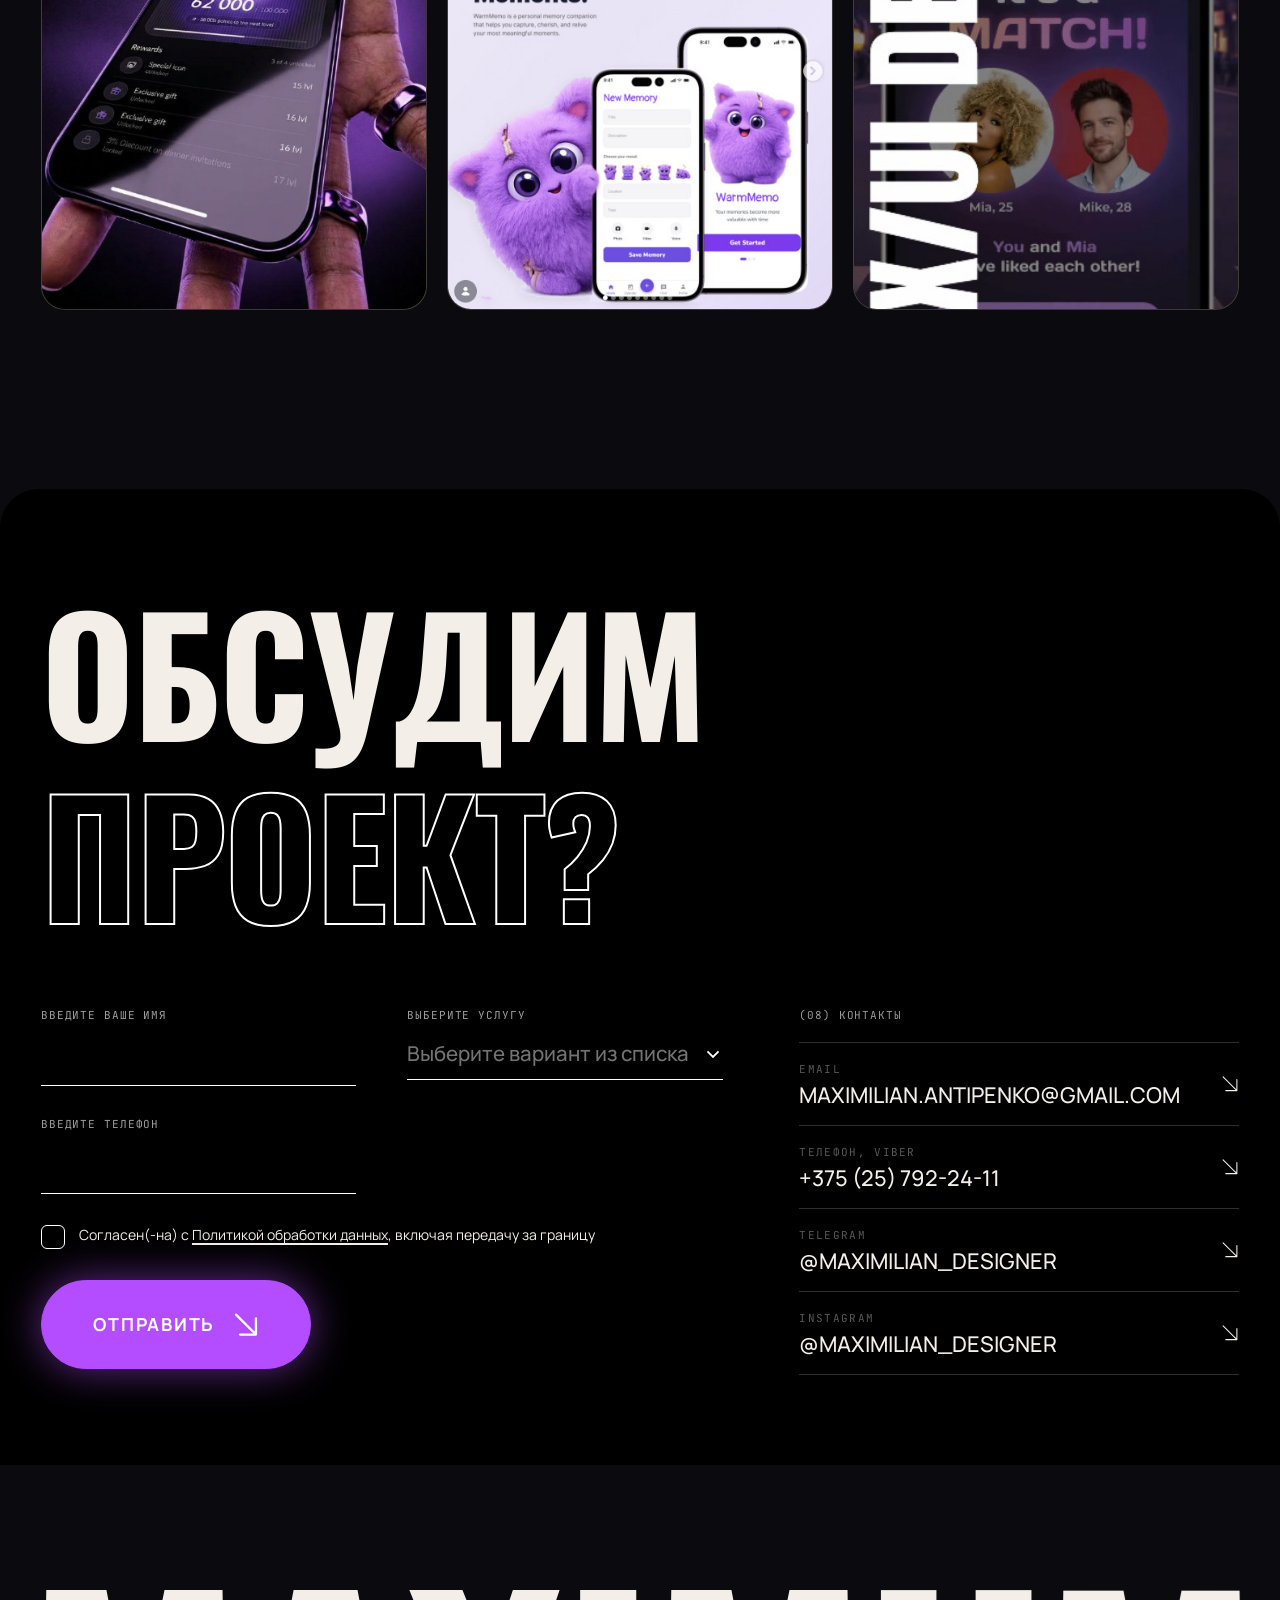
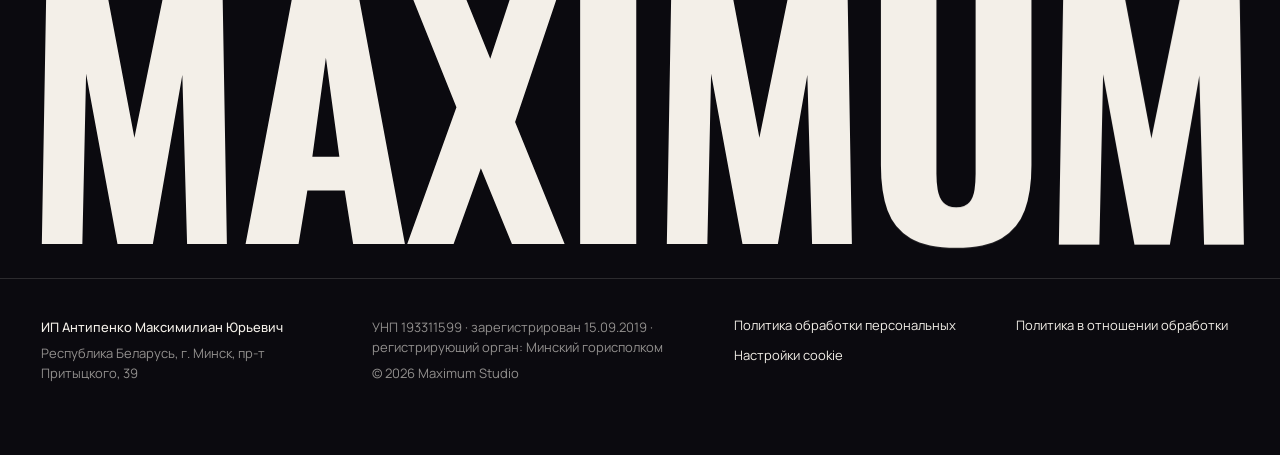
==== commit 94a89bac: "Mobile: bigger hero photo, compact buttons, outlined show-more, KPI on one line, full-width CTA Co-A" ====
--- a/index.html
+++ b/index.html
@@ -37,7 +37,7 @@
 <meta name="theme-color" content="#0B0A0F">
 <script>document.documentElement.classList.add("js");try{if(sessionStorage.getItem("v2pre")||/[?&]nopre/.test(location.search))document.documentElement.classList.add("nopre")}catch(e){}setTimeout(function(){if(!window.__v2)document.documentElement.classList.remove("js")},3000)</script>
 <link rel="stylesheet" href="v2/css/fonts.css">
-<link rel="stylesheet" href="v2/css/v2.css?v=2611112019">
+<link rel="stylesheet" href="v2/css/v2.css?v=2611120951">
 </head>
 <body id="top">
 <div class="prog" id="prog"></div>
--- a/v2/css/v2.css
+++ b/v2/css/v2.css
@@ -632,3 +632,15 @@
 /* hero: небольшой зазор между заголовком и нижним блоком, подпись сверху всегда над фоном */
 @media(min-width:701px){.hero-h{font-size:min(16.2vw,calc((100vh - 330px)/2.28))}}
 .hero-top span{position:relative;z-index:5;text-shadow:0 1px 10px #0B0A0F}
+/* v16: мобильная версия — фото крупнее и выше, компактные кнопки, «показать больше» с обводкой, KPI в одну строку */
+@media(max-width:700px){
+.hero-ph{height:min(76vh,calc(100vw*1.62));margin-bottom:0}
+.hero-h{top:calc(24% - .93em)}
+.hero-cta .btn-lg,.hs-end .btn-lg,.cta-wide-wrap .btn-lg,.fb .btn-send{padding:15px 22px;font-size:14px;gap:12px;min-height:0}
+.hero-cta .btn-lg svg,.hs-end .btn-lg svg,.cta-wide-wrap .btn-lg svg,.fb .btn-send svg{width:18px;height:18px}
+.cta-wide-wrap{display:block}.cta-wide-wrap .btn-lg{width:100%}
+.kpis b{font-size:clamp(24px,7.4vw,40px);white-space:nowrap}
+}
+.btn.hs-more,.btn-lg.hs-more{background:transparent;border:1.5px solid #fff;color:#fff;box-shadow:none}
+.btn.hs-more::before{display:none}
+.btn.hs-more:hover{background:rgba(255,255,255,.1);color:#fff;border-color:#fff;box-shadow:none}
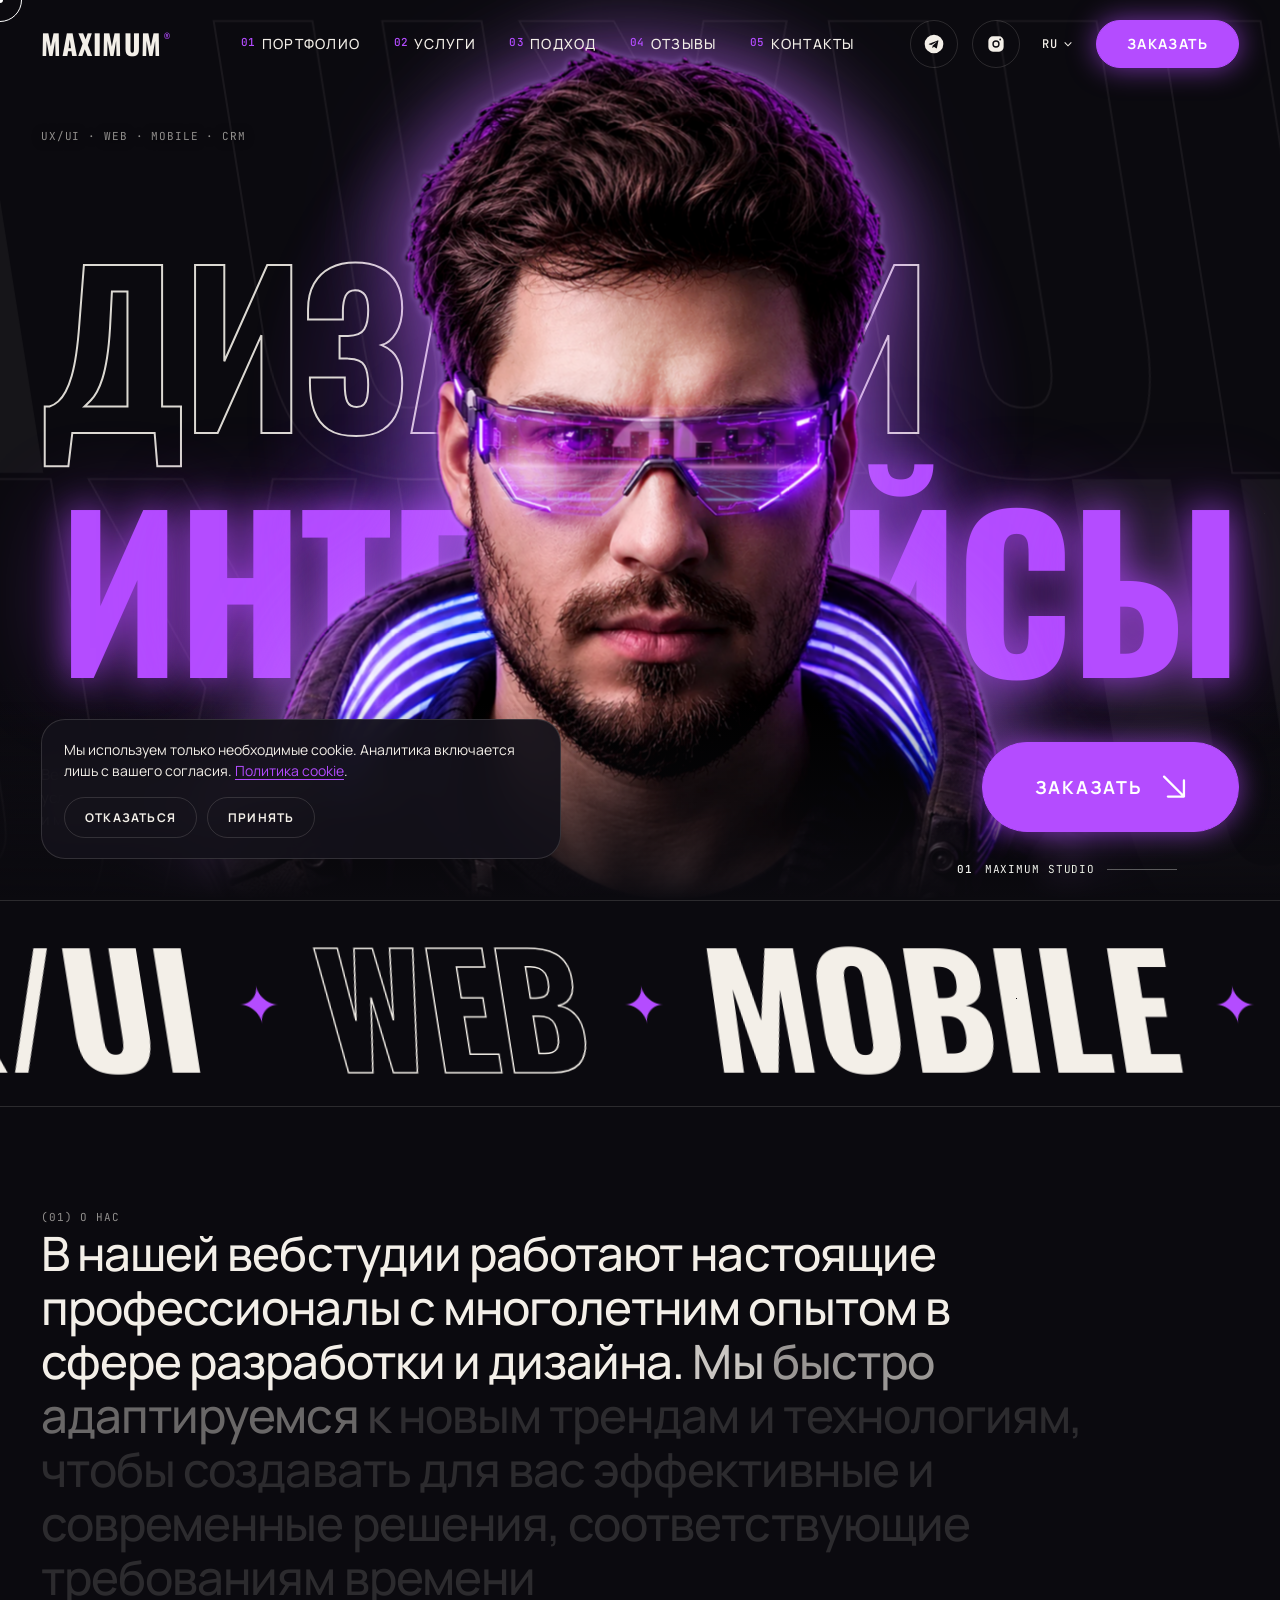
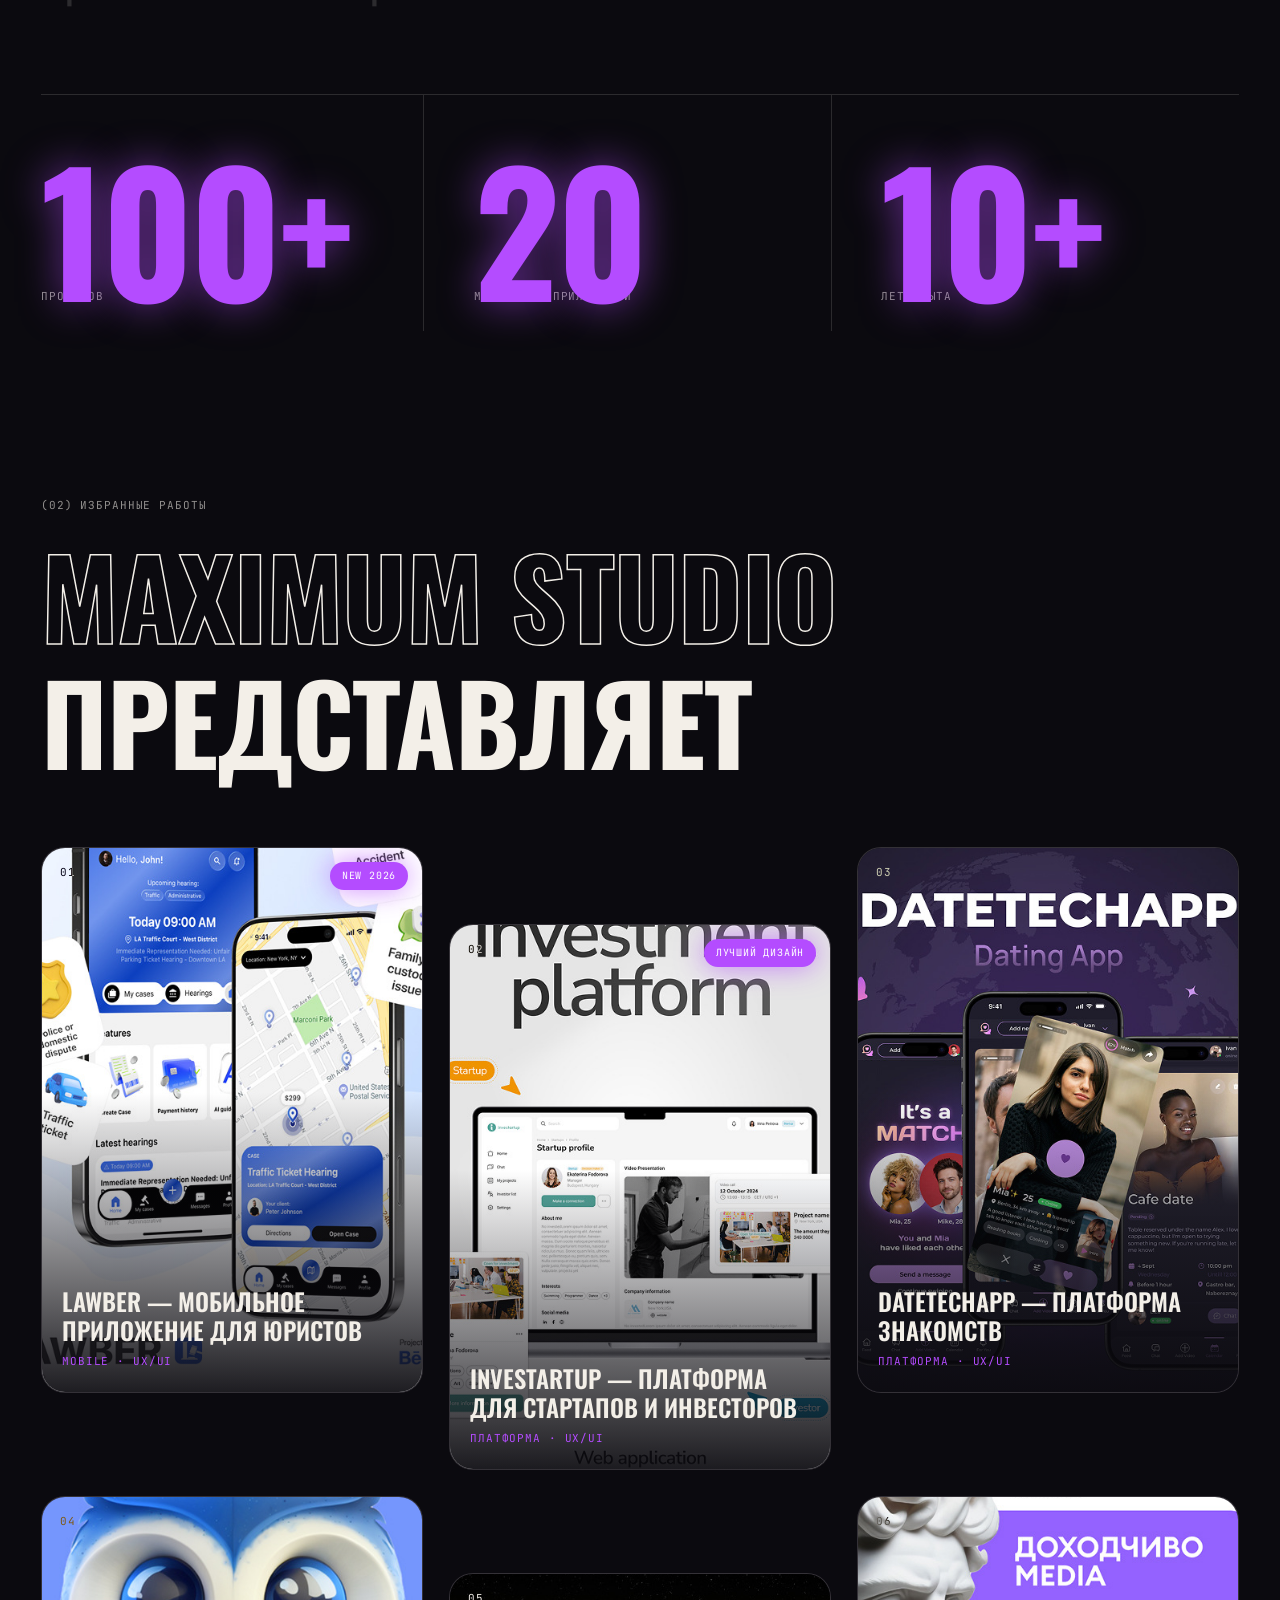
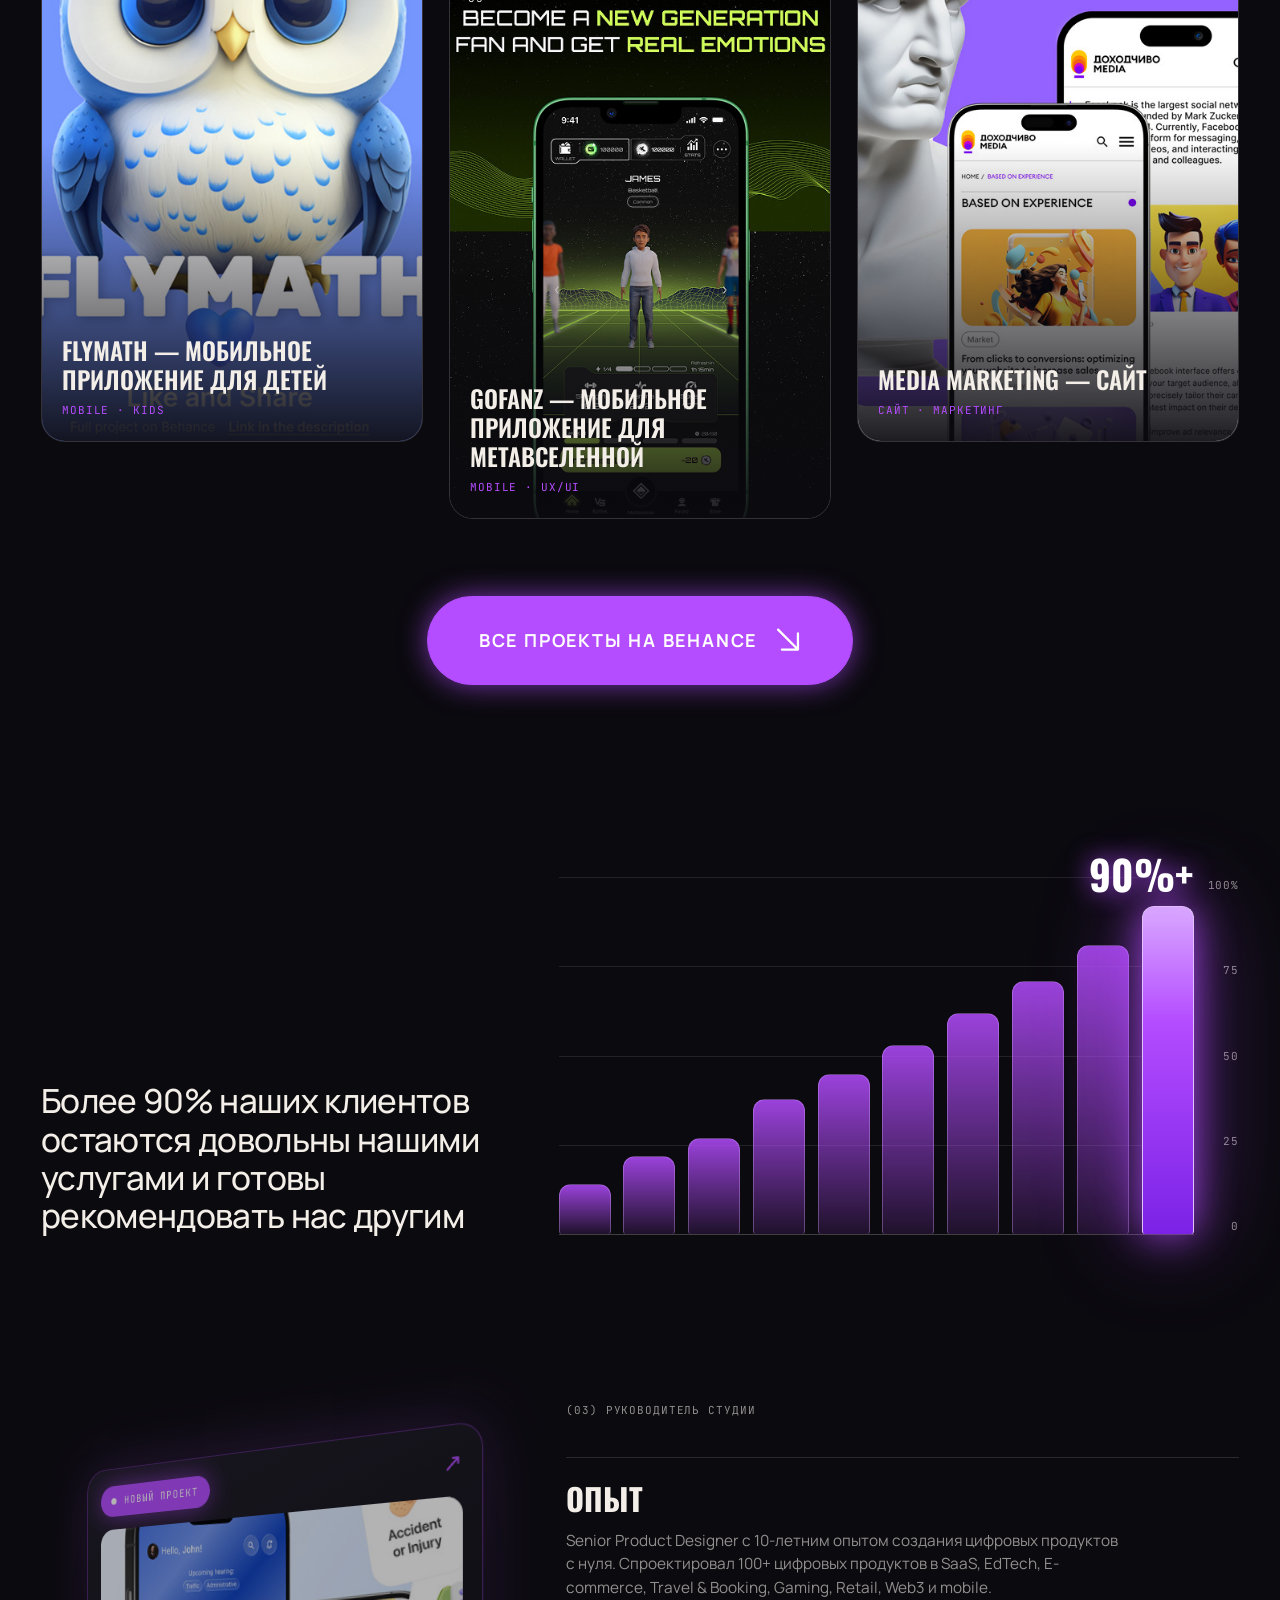
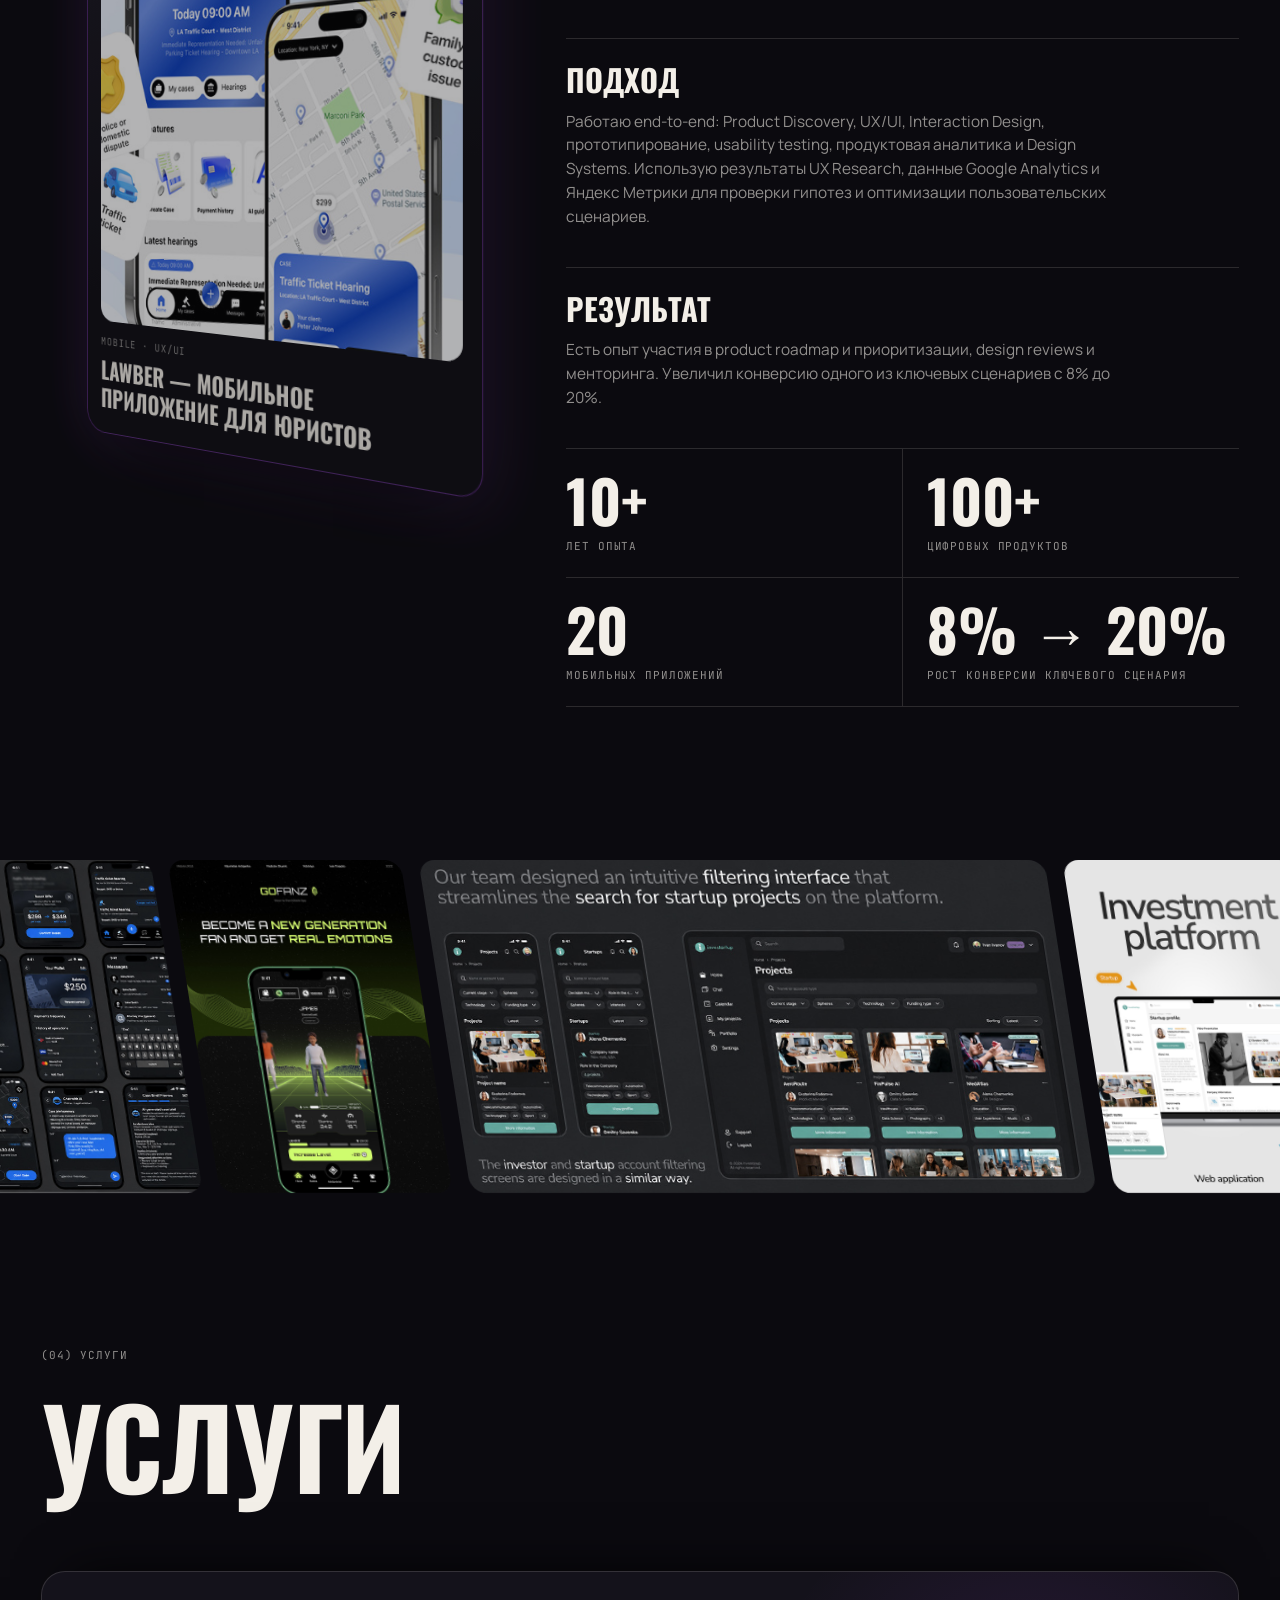
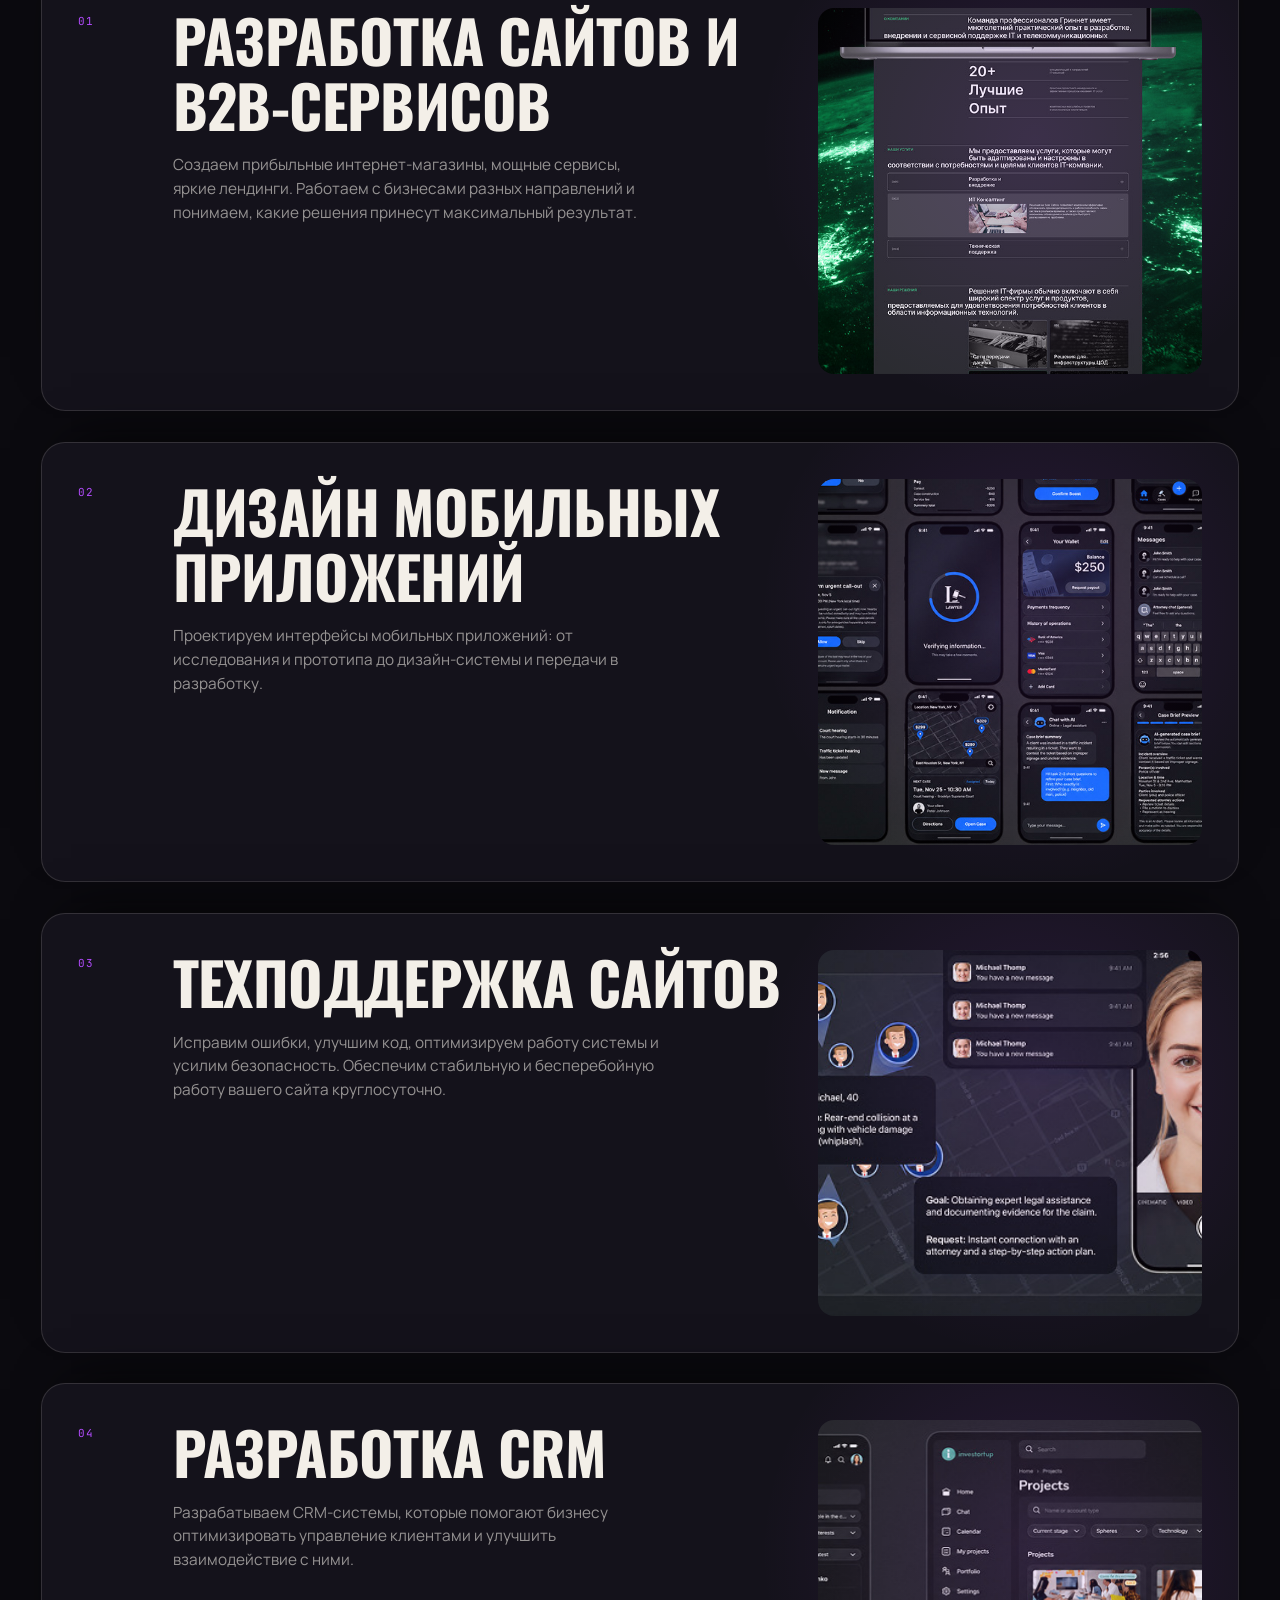
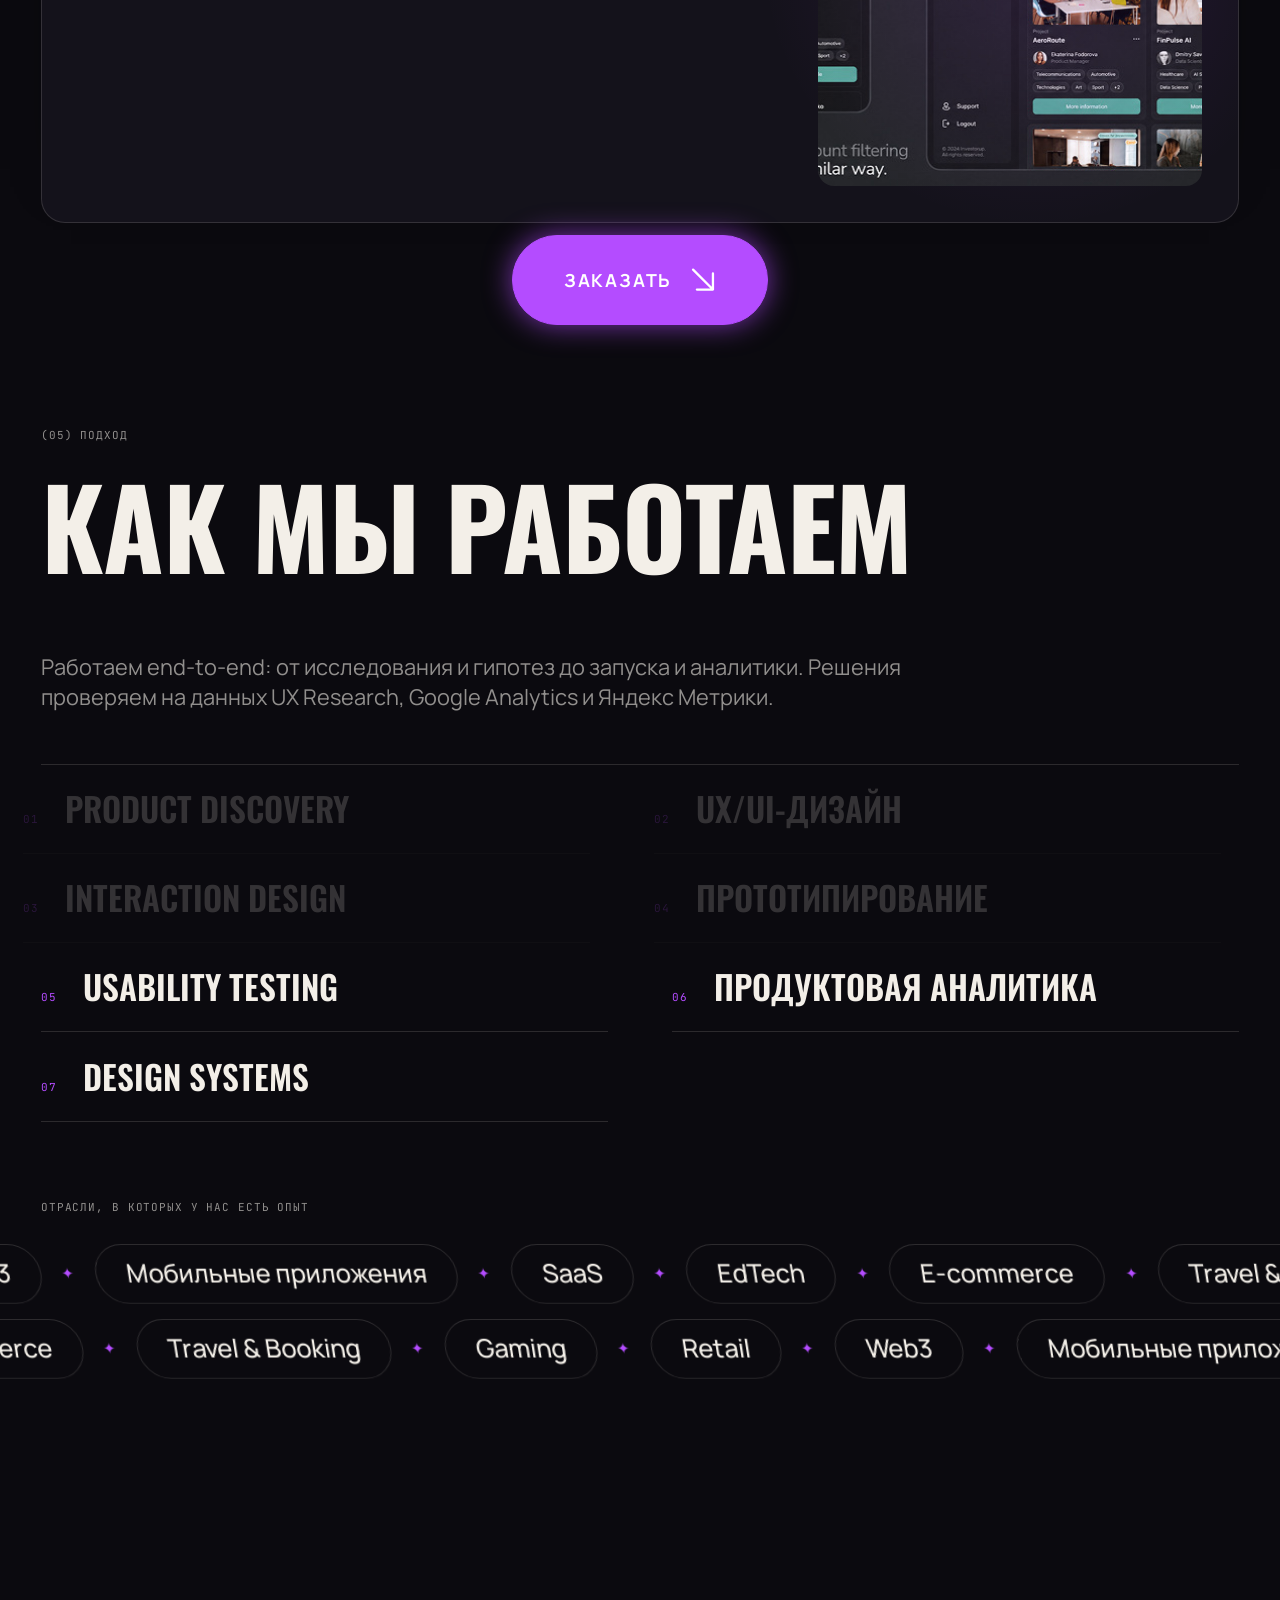
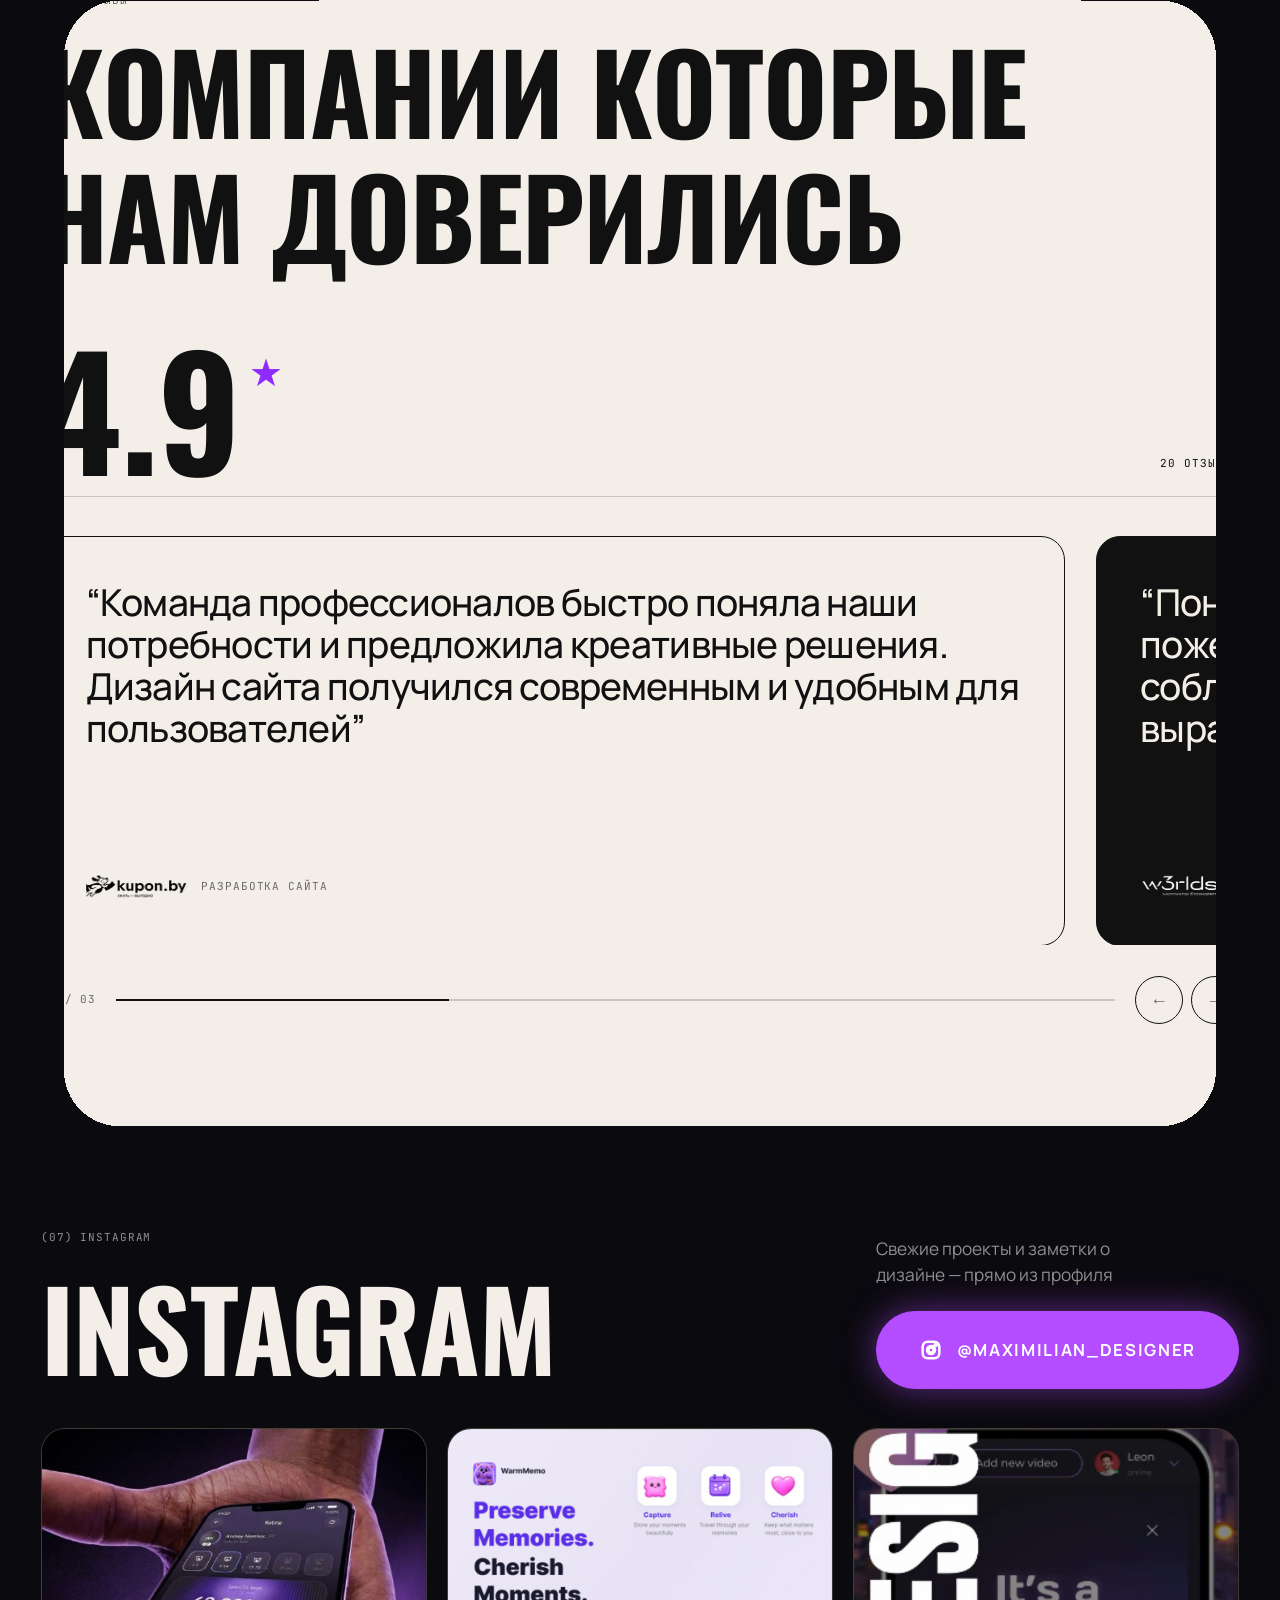
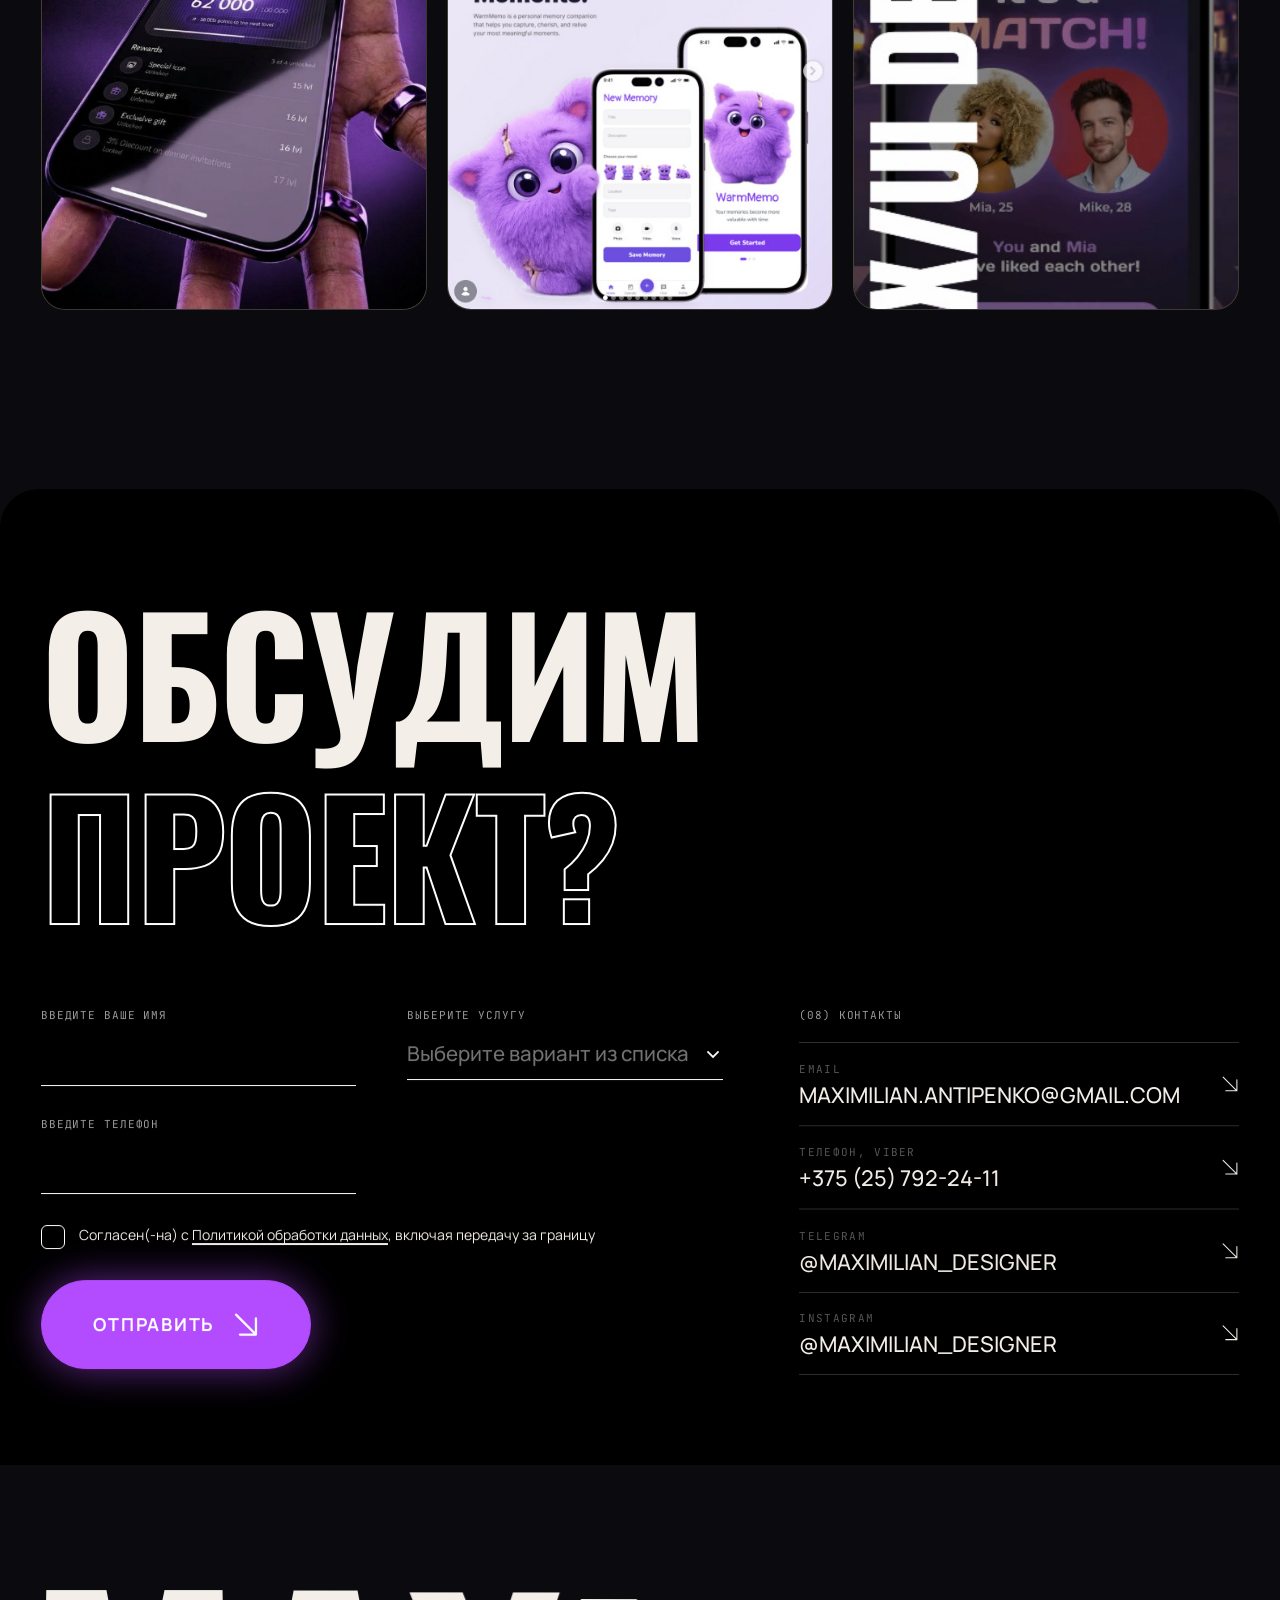
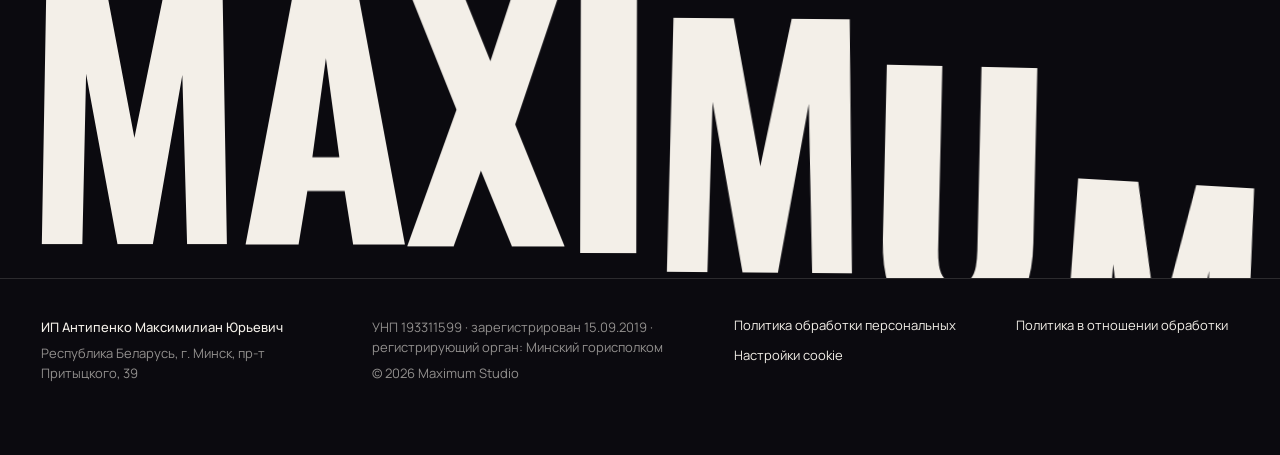
==== commit 2e40febc: "Desktop hero: lift Order button to avoid touching the side label Co-Authored-By: Claude Sonnet 5.5 <" ====
--- a/index.html
+++ b/index.html
@@ -37,7 +37,7 @@
 <meta name="theme-color" content="#0B0A0F">
 <script>document.documentElement.classList.add("js");try{if(sessionStorage.getItem("v2pre")||/[?&]nopre/.test(location.search))document.documentElement.classList.add("nopre")}catch(e){}setTimeout(function(){if(!window.__v2)document.documentElement.classList.remove("js")},3000)</script>
 <link rel="stylesheet" href="v2/css/fonts.css">
-<link rel="stylesheet" href="v2/css/v2.css?v=2611120951">
+<link rel="stylesheet" href="v2/css/v2.css?v=2611131516">
 </head>
 <body id="top">
 <div class="prog" id="prog"></div>
--- a/v2/css/v2.css
+++ b/v2/css/v2.css
@@ -644,3 +644,5 @@
 .btn.hs-more,.btn-lg.hs-more{background:transparent;border:1.5px solid #fff;color:#fff;box-shadow:none}
 .btn.hs-more::before{display:none}
 .btn.hs-more:hover{background:rgba(255,255,255,.1);color:#fff;border-color:#fff;box-shadow:none}
+/* v17: десктоп — кнопка «Заказать» внизу справа поднята, не касается подписи «01 Maximum Studio» */
+@media(min-width:1024px){.hero-bot{padding-bottom:30px}.hero-h{font-size:min(16.2vw,calc((100vh - 372px)/2.28))}}
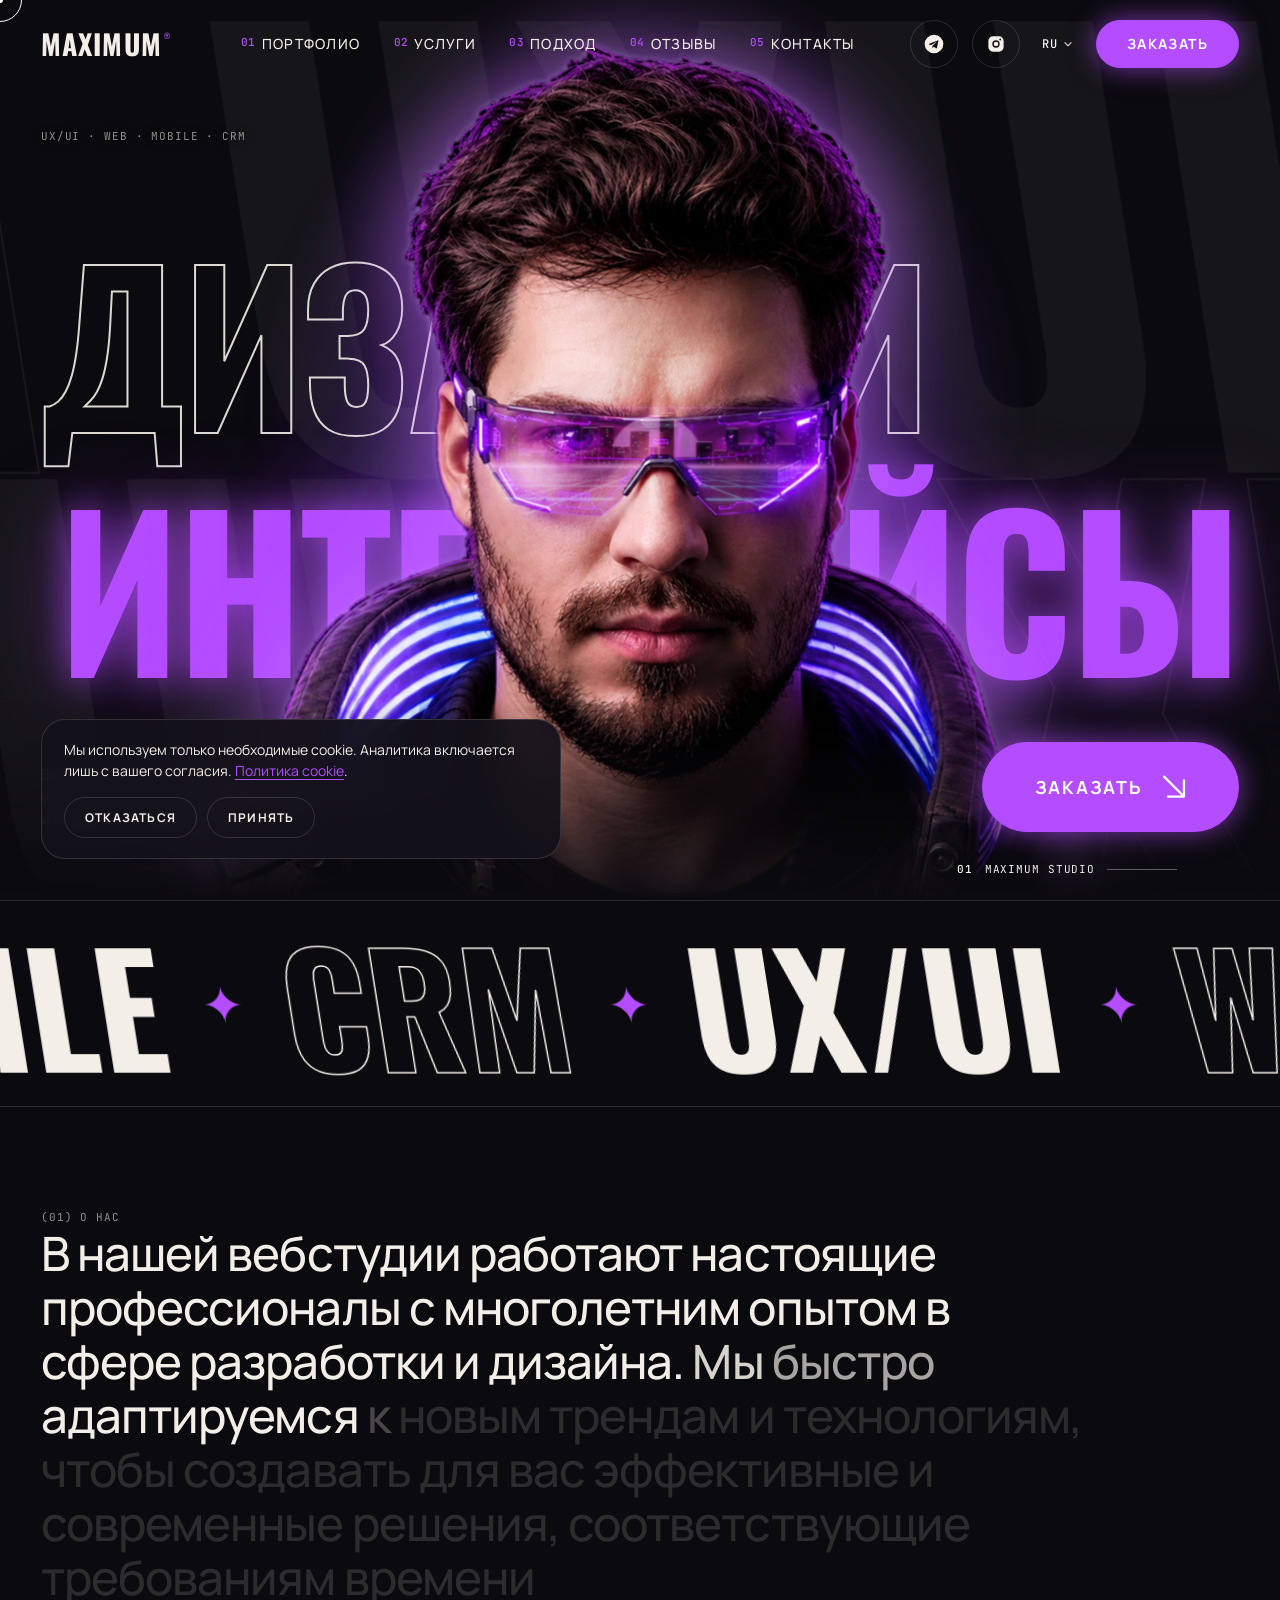
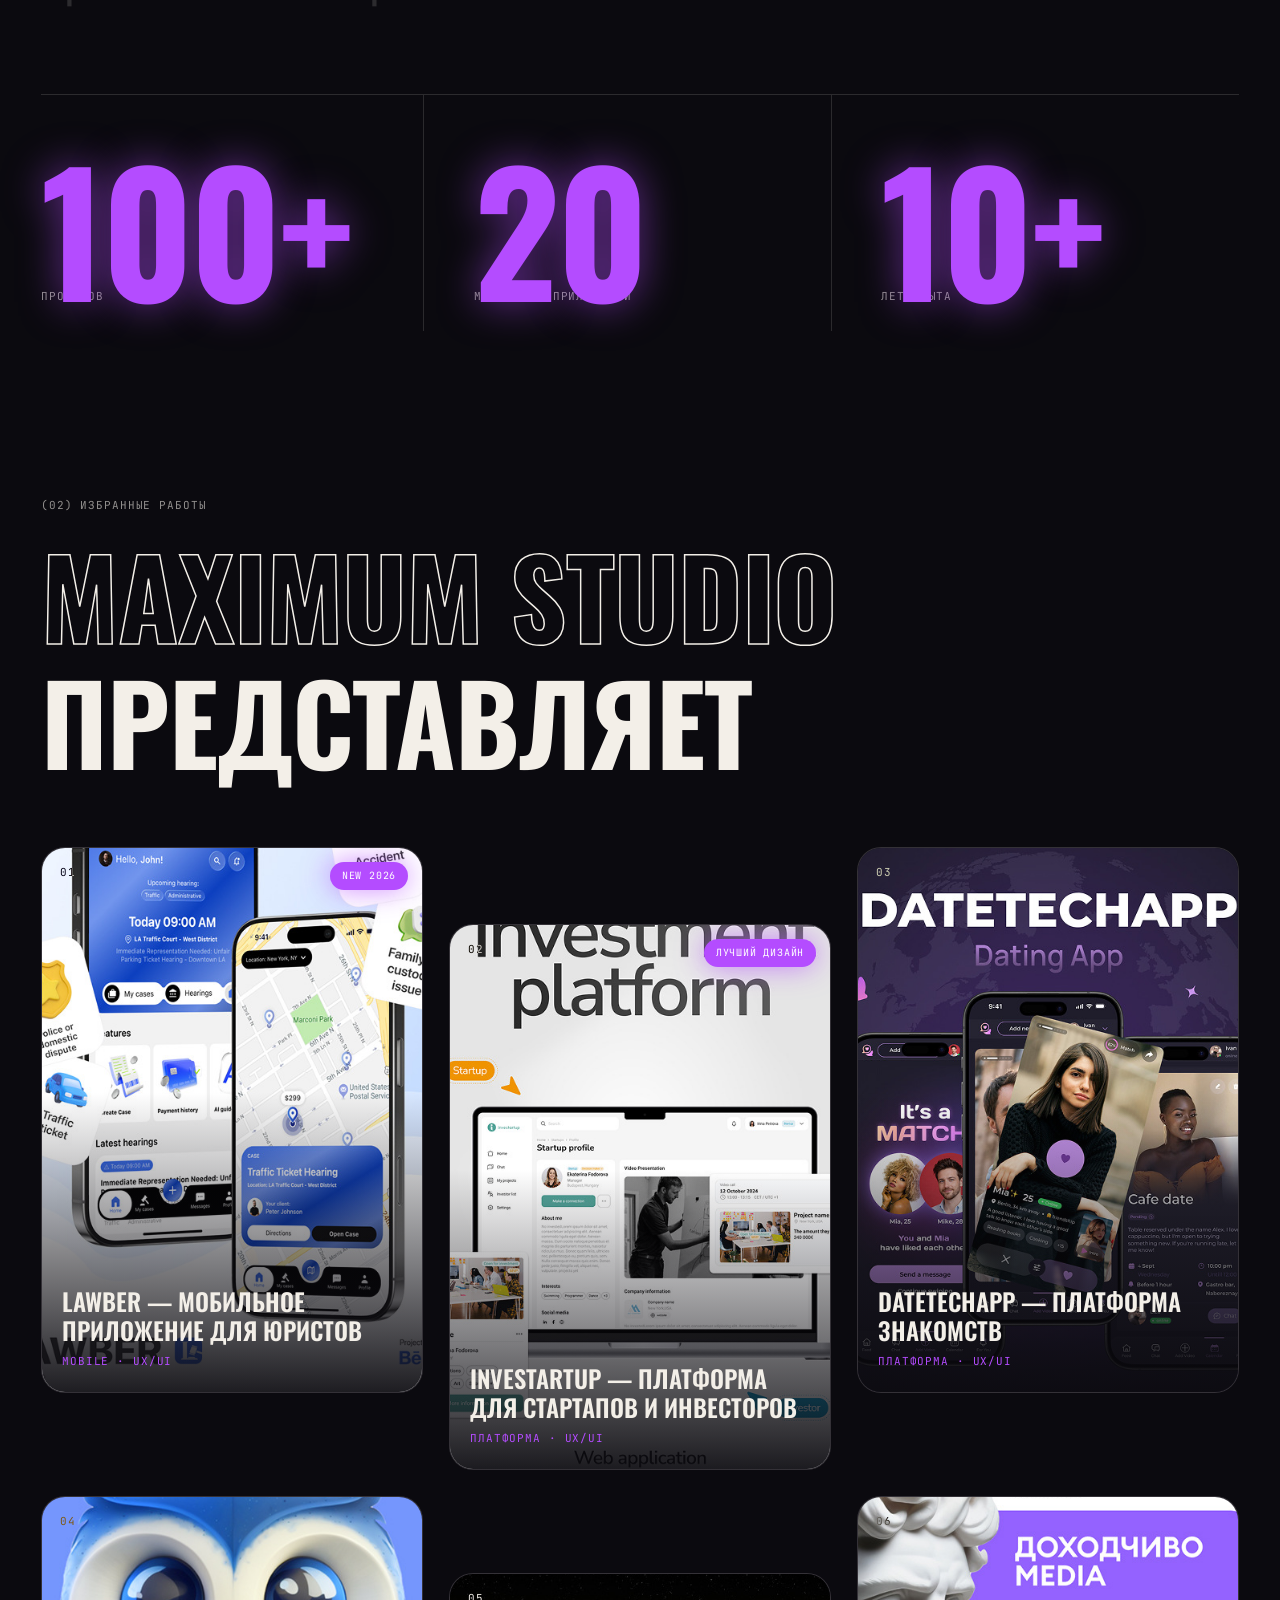
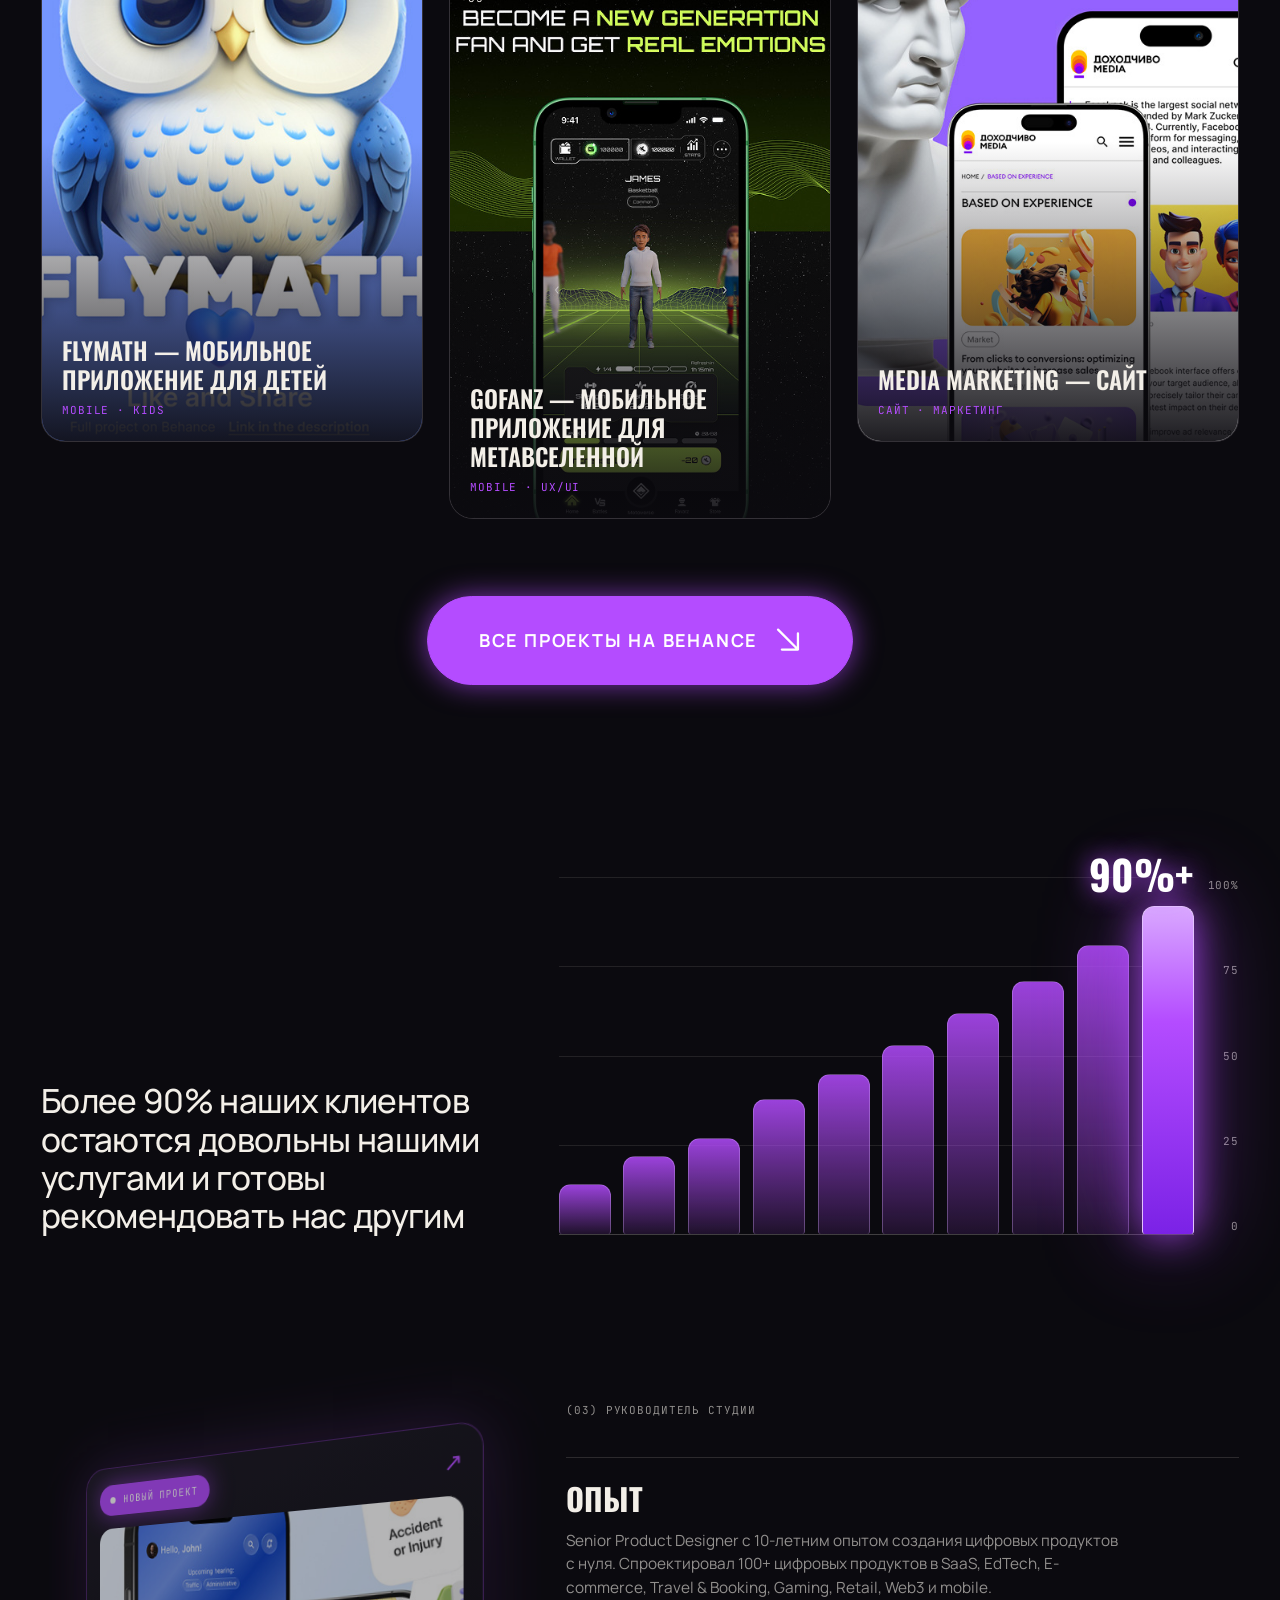
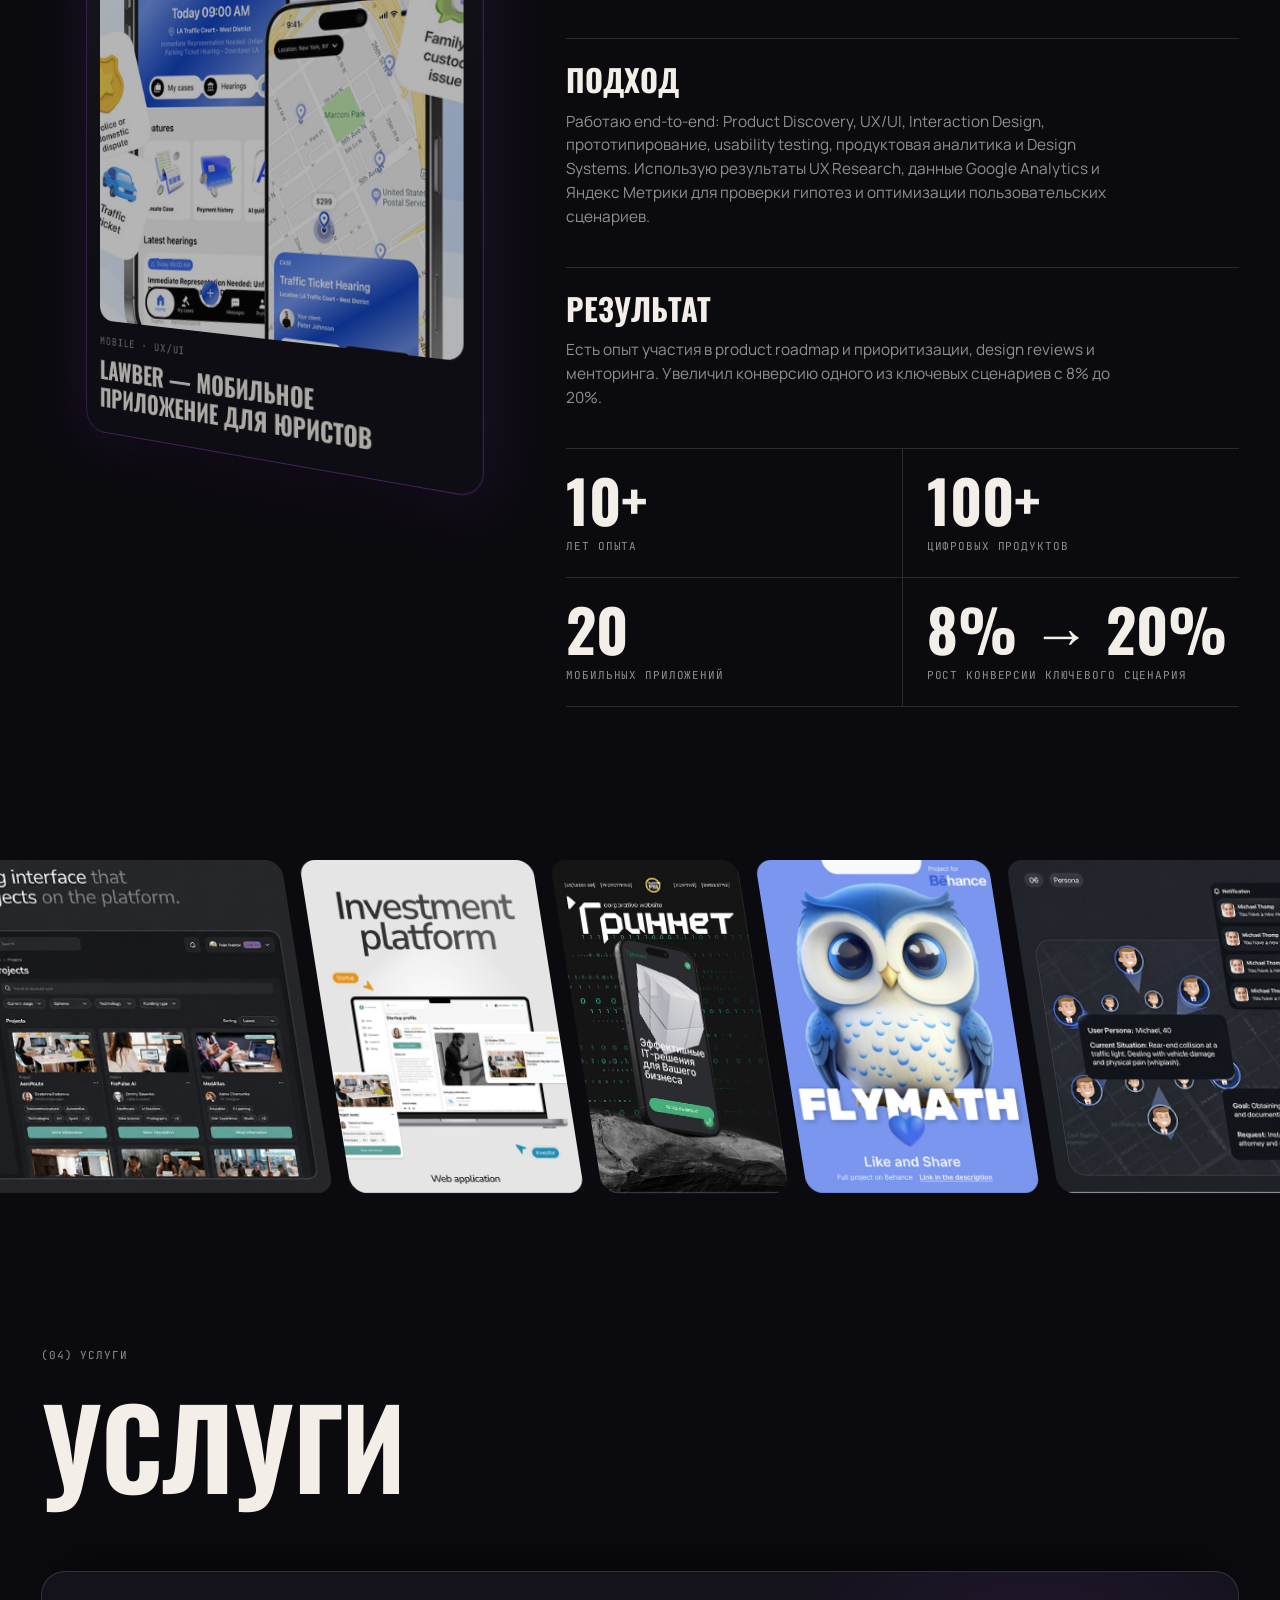
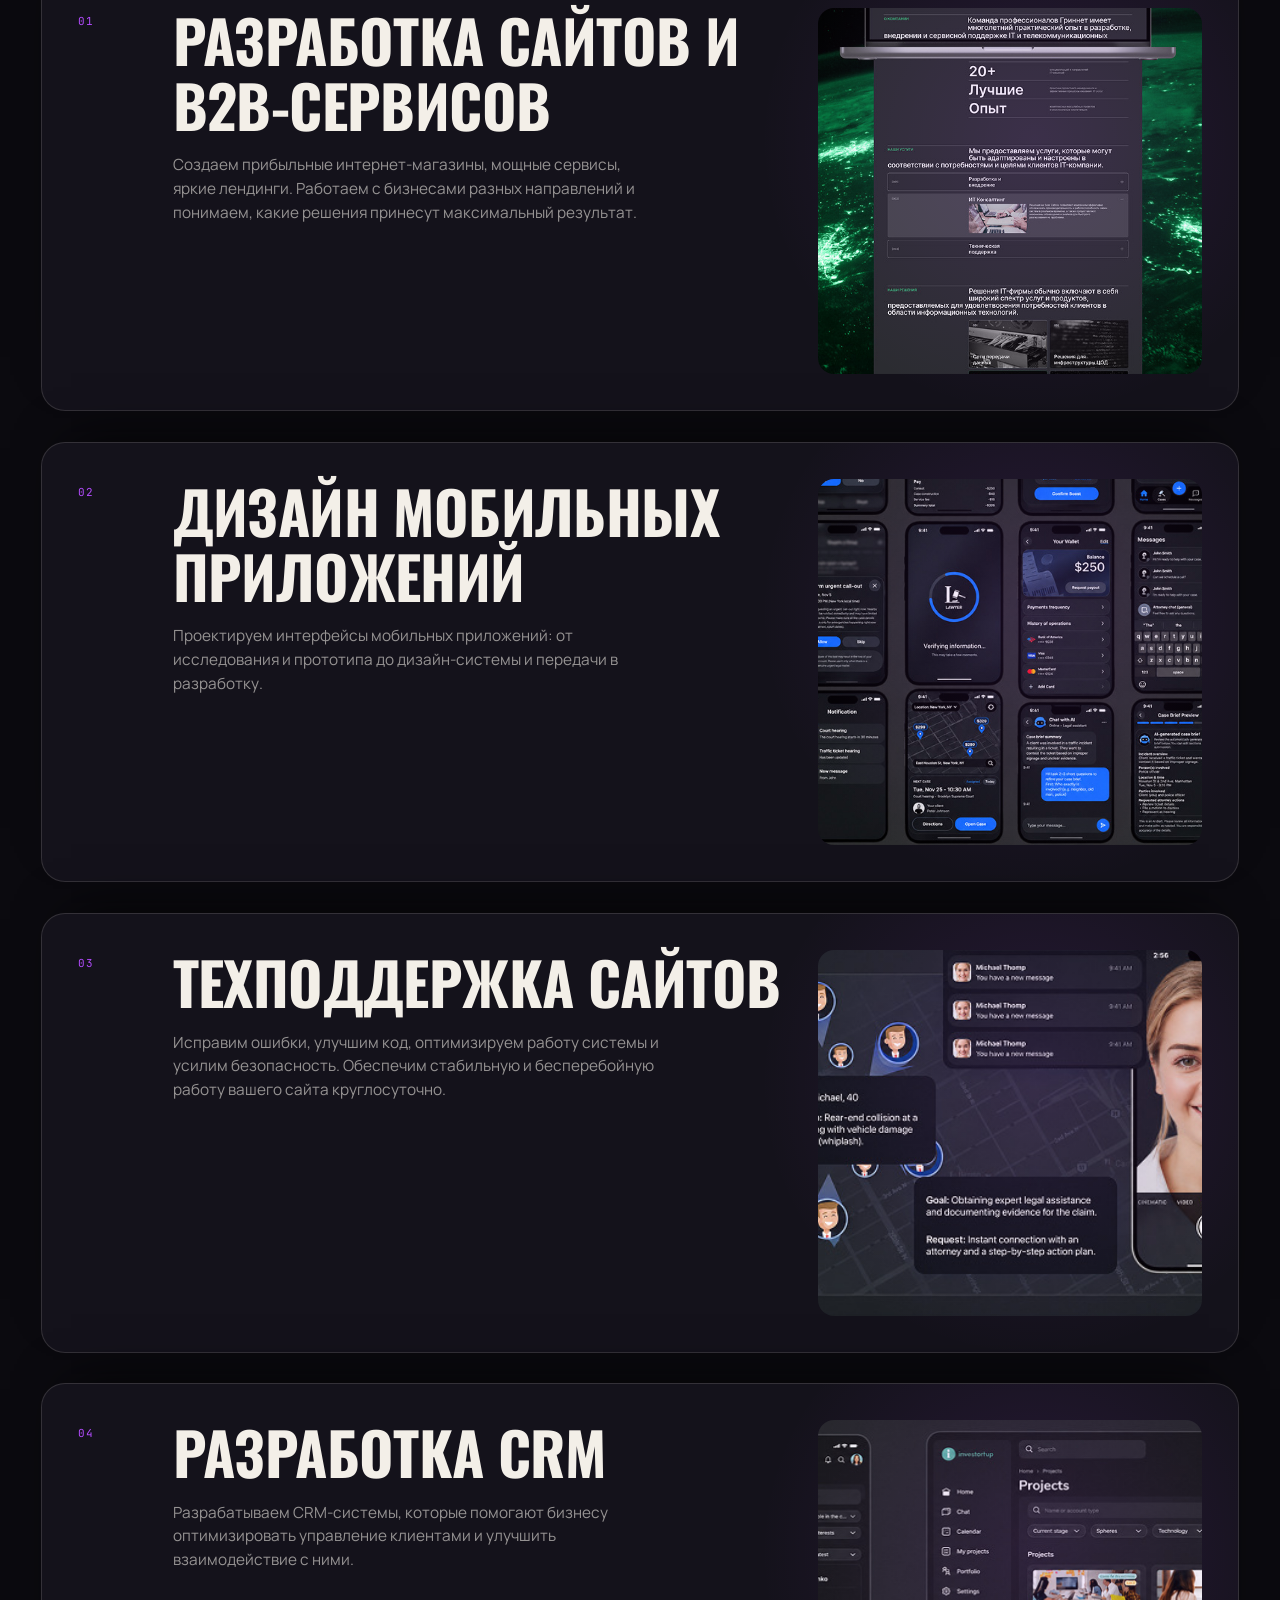
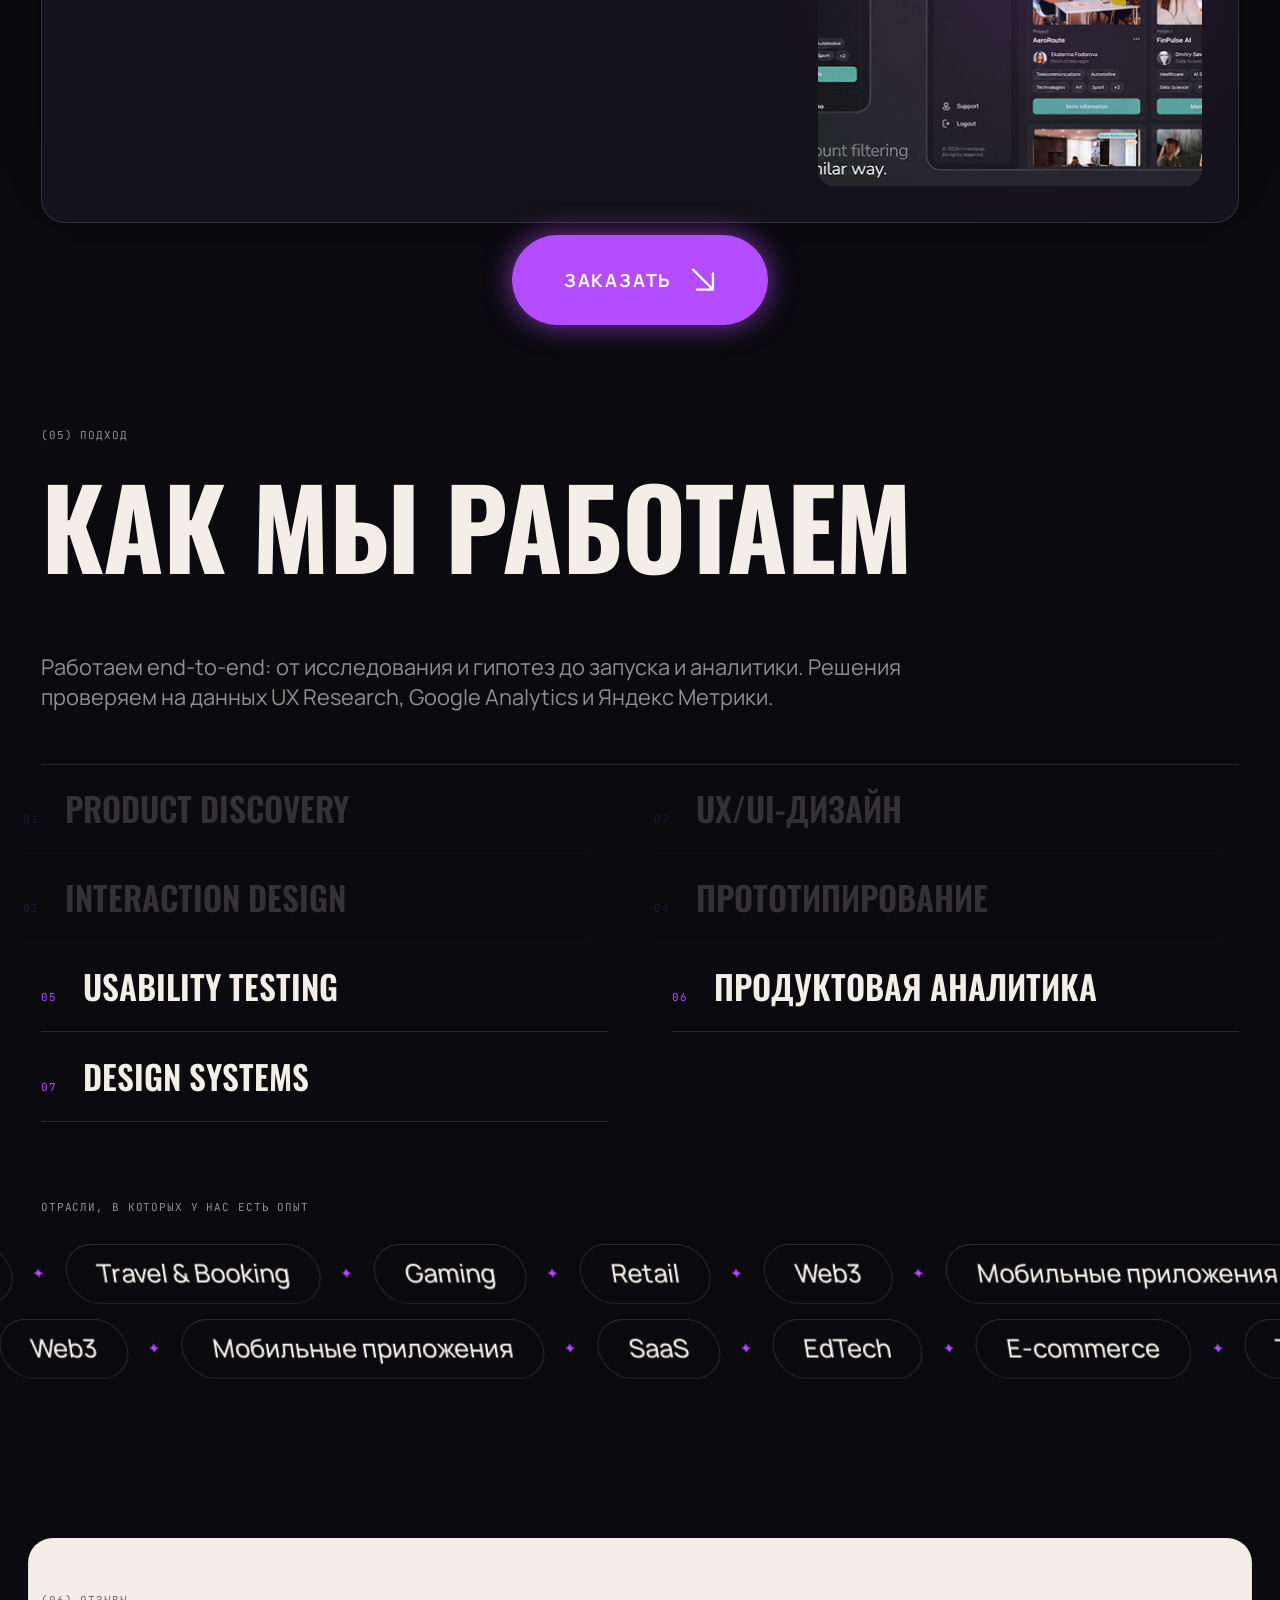
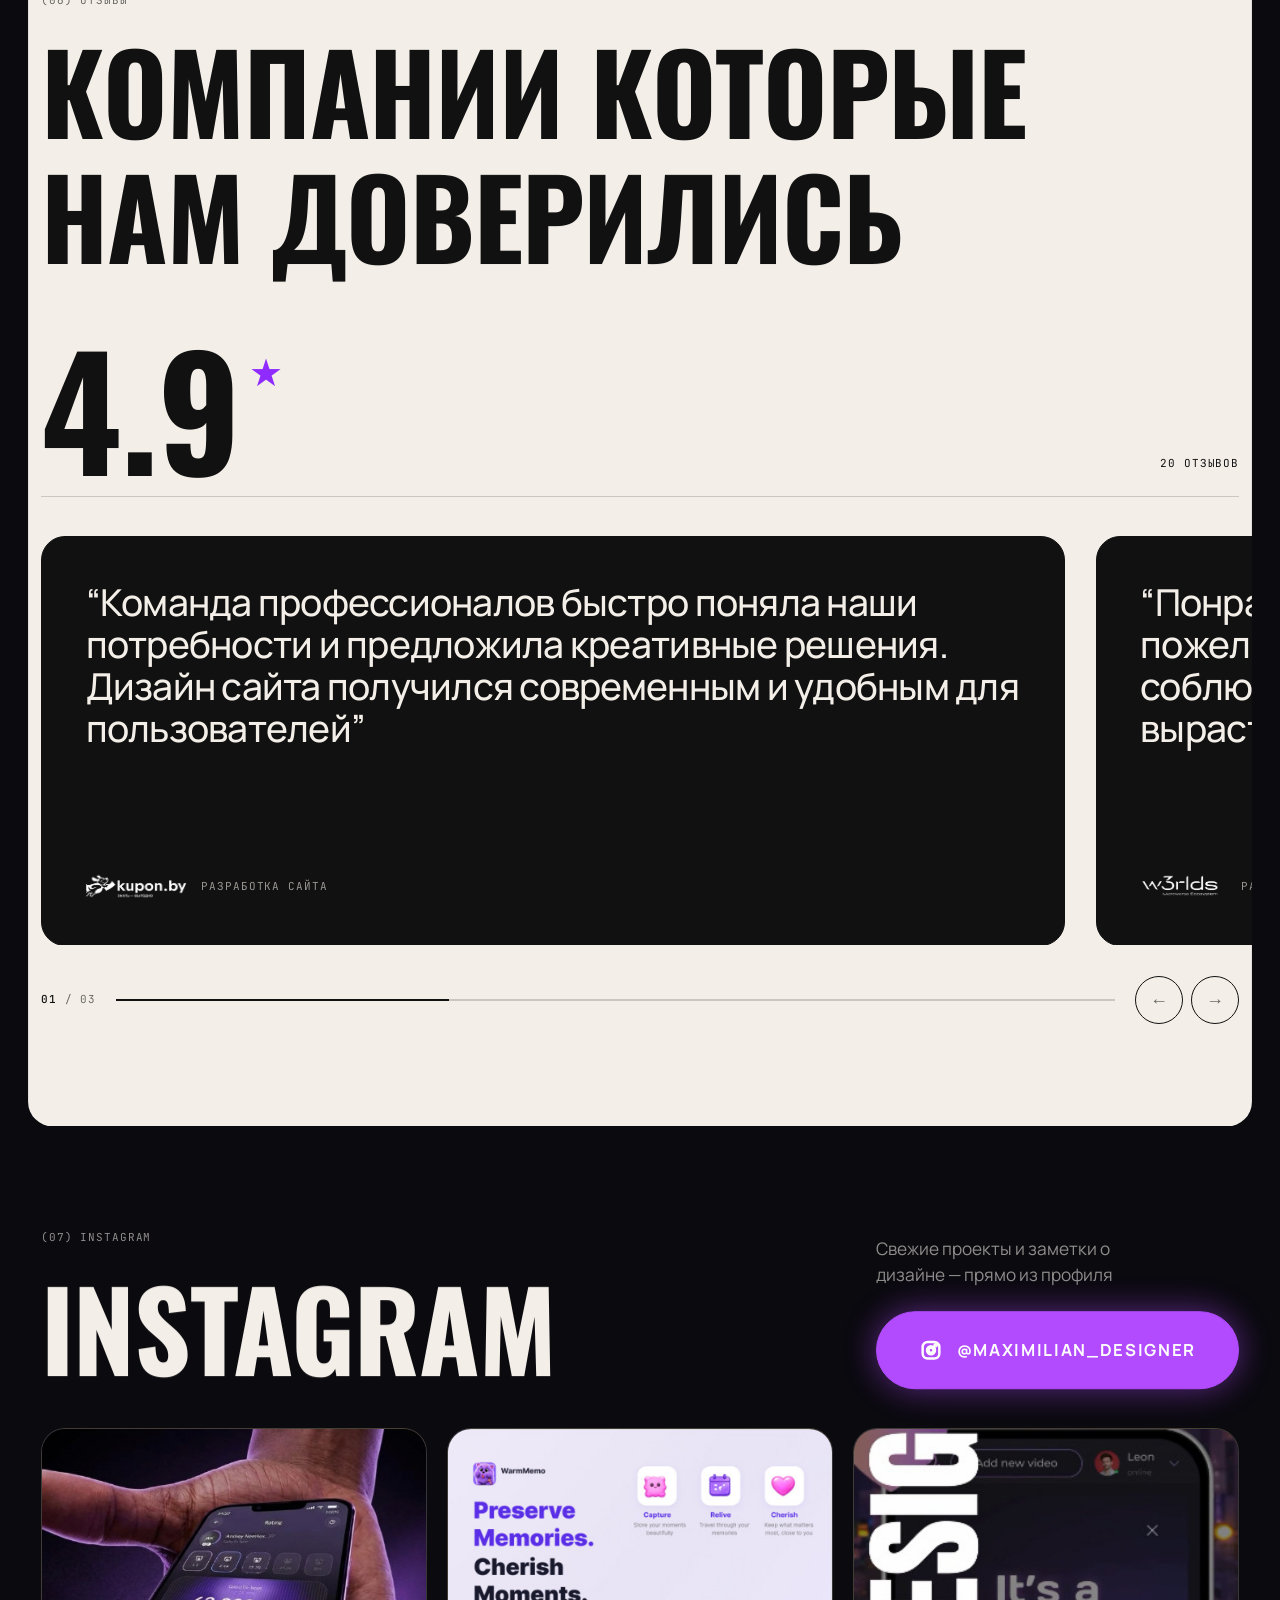
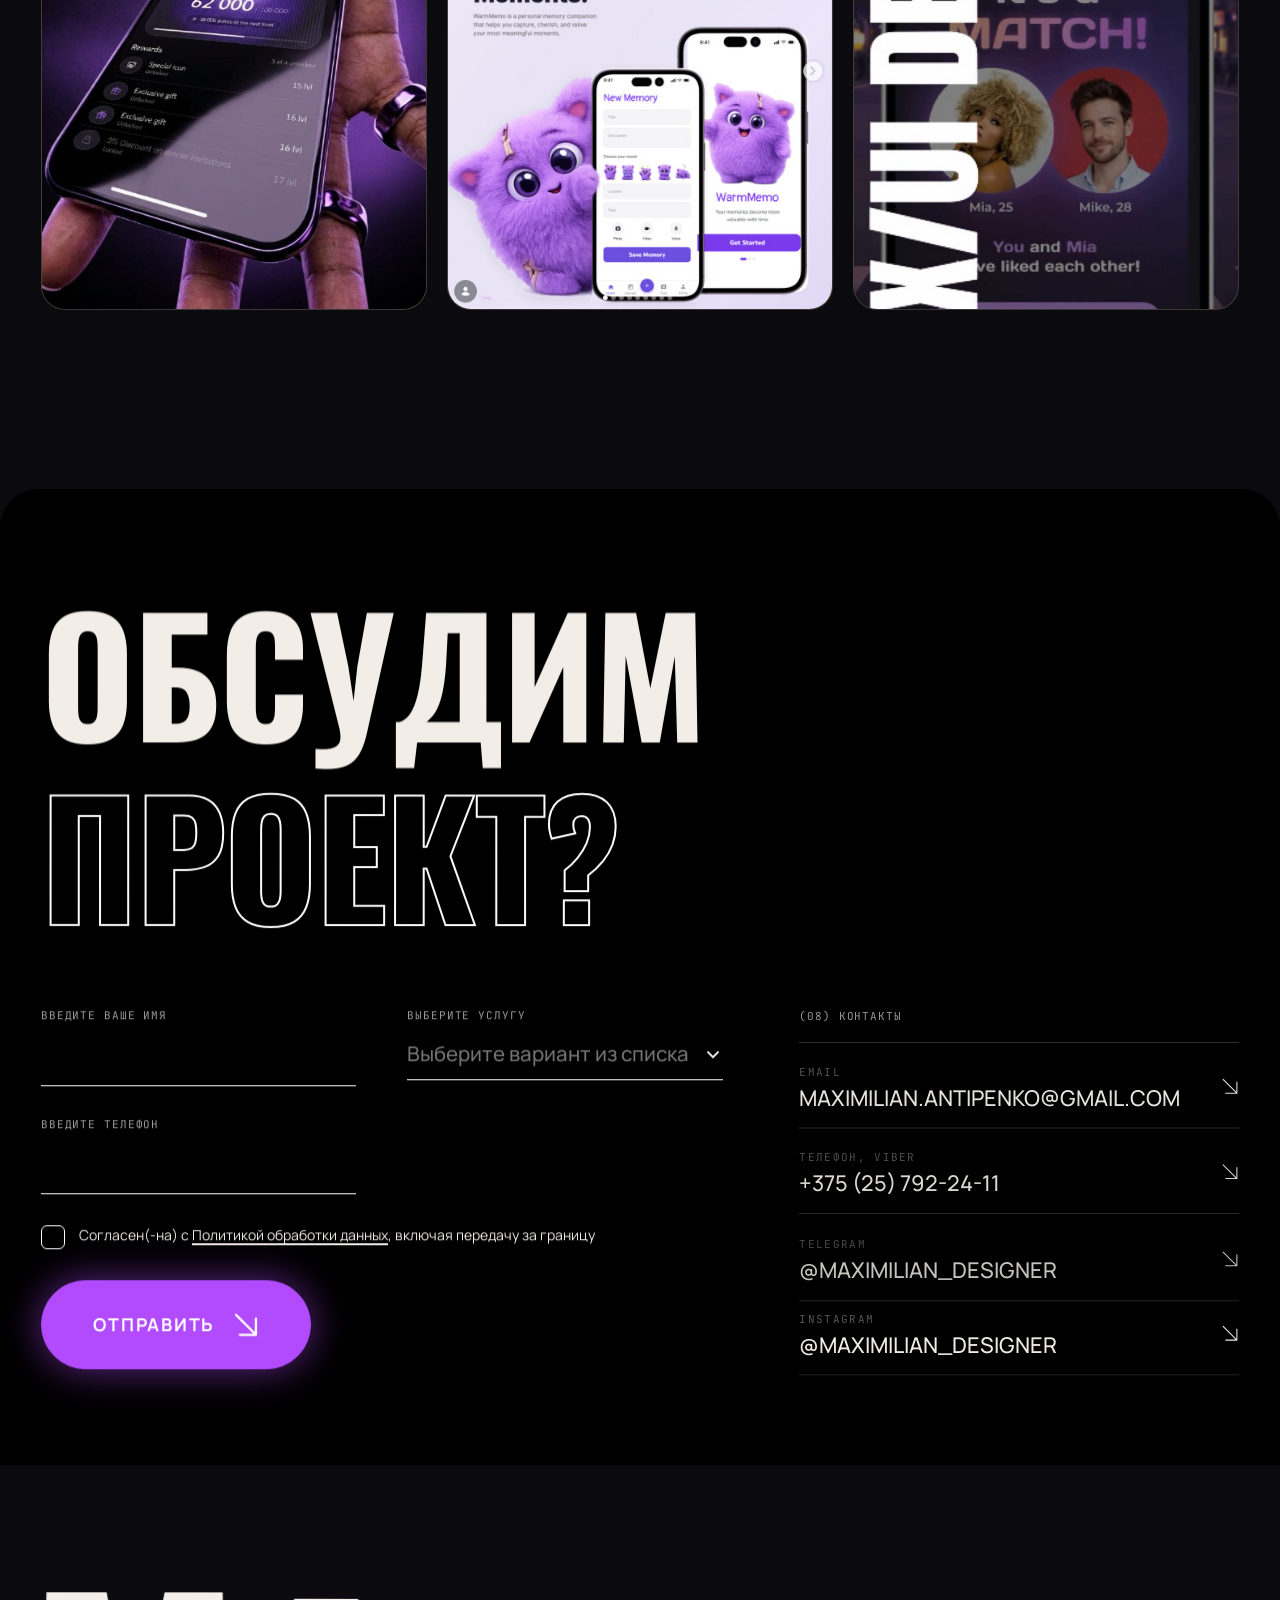
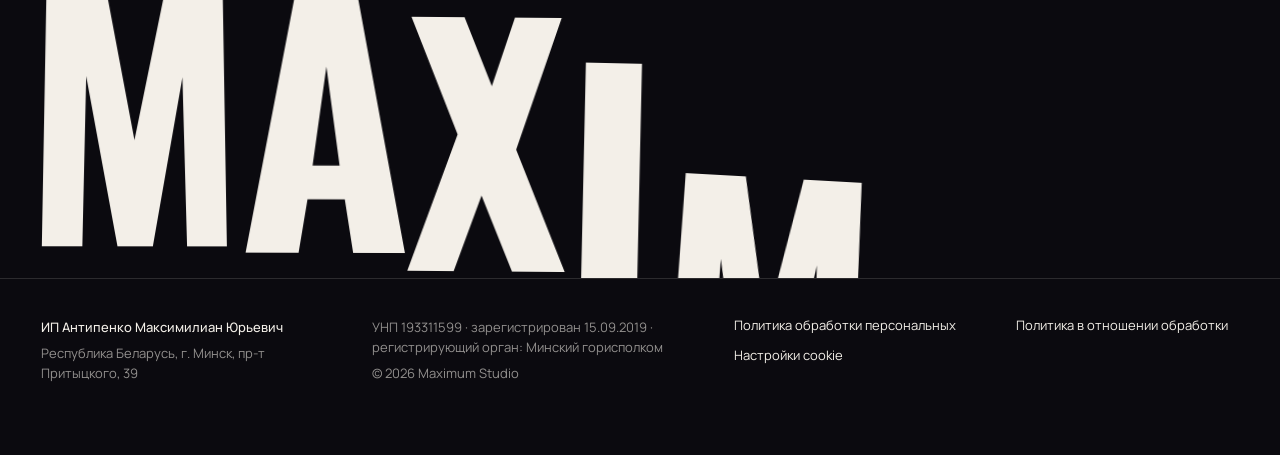
==== commit 9e56a97b: "Fresh OG image URLs (cache bust), uniform dark review cards, compact Instagram button on mobile Co-A" ====
--- a/index.html
+++ b/index.html
@@ -17,13 +17,13 @@
 <meta property="og:title" content="Maximum Studio — веб-студия: сайты, интерфейсы, приложения">
 <meta property="og:description" content="Разрабатываем и создаем проекты вашей мечты на максимум! Сайты, интернет-магазины, мобильные приложения, CRM.">
 <meta property="og:url" content="https://maximillliano.github.io/maximum/">
-<meta property="og:image" content="https://maximillliano.github.io/maximum/img/og-cover.jpg?v=20261111">
+<meta property="og:image" content="https://maximillliano.github.io/maximum/img/og-ru-1118.jpg">
 <meta property="og:image:type" content="image/jpeg"><meta property="og:image:width" content="1200"><meta property="og:image:height" content="630">
 <meta property="og:image:alt" content="Maximum Studio — веб-студия: сайты, интерфейсы, мобильные приложения">
 <meta name="twitter:card" content="summary_large_image">
 <meta name="twitter:title" content="Maximum Studio — веб-студия">
 <meta name="twitter:description" content="Разрабатываем и создаем проекты вашей мечты на максимум! Сайты, интернет-магазины, мобильные приложения, CRM.">
-<meta name="twitter:image" content="https://maximillliano.github.io/maximum/img/og-cover.jpg?v=20261111">
+<meta name="twitter:image" content="https://maximillliano.github.io/maximum/img/og-ru-1118.jpg">
 <meta name="twitter:image:alt" content="Maximum Studio — веб-студия: сайты, интерфейсы, мобильные приложения">
 <link rel="icon" href="favicon.ico" sizes="any"><link rel="icon" href="img/favicon-48.png" type="image/png" sizes="48x48"><link rel="icon" href="img/favicon-32.png" type="image/png" sizes="32x32">
 <link rel="apple-touch-icon" href="img/apple-touch-icon.png">
@@ -31,13 +31,13 @@
 <script type="application/ld+json">
 {"@context":"https://schema.org","@graph":[
 {"@type":"WebSite","@id":"https://maximillliano.github.io/maximum/#site","url":"https://maximillliano.github.io/maximum/","name":"Maximum Studio","inLanguage":["ru","en"]},
-{"@type":"ProfessionalService","@id":"https://maximillliano.github.io/maximum/#org","name":"Maximum Studio","url":"https://maximillliano.github.io/maximum/","image":"https://maximillliano.github.io/maximum/img/og-cover.jpg","description":"Веб-студия Maximum: разработка сайтов и b2b-сервисов, дизайн интерфейсов и мобильных приложений, CRM, техподдержка. 100+ проектов, 10+ лет опыта.","email":"Maximilian.Antipenko@gmail.com","telephone":"+375257922411","address":{"@type":"PostalAddress","streetAddress":"пр-т Притыцкого, 39","addressLocality":"Минск","addressCountry":"BY"},"areaServed":"BY","founder":{"@id":"https://maximillliano.github.io/maximum/#founder"},"sameAs":["https://t.me/maximilian_designer","https://www.instagram.com/maximilian_designer","https://www.behance.net/maximilllian"],"hasOfferCatalog":{"@type":"OfferCatalog","name":"Maximum Studio","itemListElement":[{"@type":"Offer","itemOffered":{"@type":"Service","name":"Разработка сайтов и b2b-сервисов"}},{"@type":"Offer","itemOffered":{"@type":"Service","name":"Дизайн мобильных приложений"}},{"@type":"Offer","itemOffered":{"@type":"Service","name":"Техподдержка сайтов"}},{"@type":"Offer","itemOffered":{"@type":"Service","name":"Разработка CRM"}}]}},
+{"@type":"ProfessionalService","@id":"https://maximillliano.github.io/maximum/#org","name":"Maximum Studio","url":"https://maximillliano.github.io/maximum/","image":"https://maximillliano.github.io/maximum/img/og-ru-1118.jpg","description":"Веб-студия Maximum: разработка сайтов и b2b-сервисов, дизайн интерфейсов и мобильных приложений, CRM, техподдержка. 100+ проектов, 10+ лет опыта.","email":"Maximilian.Antipenko@gmail.com","telephone":"+375257922411","address":{"@type":"PostalAddress","streetAddress":"пр-т Притыцкого, 39","addressLocality":"Минск","addressCountry":"BY"},"areaServed":"BY","founder":{"@id":"https://maximillliano.github.io/maximum/#founder"},"sameAs":["https://t.me/maximilian_designer","https://www.instagram.com/maximilian_designer","https://www.behance.net/maximilllian"],"hasOfferCatalog":{"@type":"OfferCatalog","name":"Maximum Studio","itemListElement":[{"@type":"Offer","itemOffered":{"@type":"Service","name":"Разработка сайтов и b2b-сервисов"}},{"@type":"Offer","itemOffered":{"@type":"Service","name":"Дизайн мобильных приложений"}},{"@type":"Offer","itemOffered":{"@type":"Service","name":"Техподдержка сайтов"}},{"@type":"Offer","itemOffered":{"@type":"Service","name":"Разработка CRM"}}]}},
 {"@type":"Person","@id":"https://maximillliano.github.io/maximum/#founder","name":"Maximilian Antipenko","jobTitle":"Senior Product Designer","worksFor":{"@id":"https://maximillliano.github.io/maximum/#org"},"email":"Maximilian.Antipenko@gmail.com","knowsAbout":["Product Discovery","UX/UI Design","Interaction Design","Prototyping","Usability Testing","Product Analytics","Design Systems"],"sameAs":["https://www.behance.net/maximilllian","https://www.linkedin.com/in/amaximilian","https://dribbble.com/maximillliano"]}]}
 </script>
 <meta name="theme-color" content="#0B0A0F">
 <script>document.documentElement.classList.add("js");try{if(sessionStorage.getItem("v2pre")||/[?&]nopre/.test(location.search))document.documentElement.classList.add("nopre")}catch(e){}setTimeout(function(){if(!window.__v2)document.documentElement.classList.remove("js")},3000)</script>
 <link rel="stylesheet" href="v2/css/fonts.css">
-<link rel="stylesheet" href="v2/css/v2.css?v=2611131516">
+<link rel="stylesheet" href="v2/css/v2.css?v=2611181616">
 </head>
 <body id="top">
 <div class="prog" id="prog"></div>
--- a/v2/css/v2.css
+++ b/v2/css/v2.css
@@ -646,3 +646,9 @@
 .btn.hs-more:hover{background:rgba(255,255,255,.1);color:#fff;border-color:#fff;box-shadow:none}
 /* v17: десктоп — кнопка «Заказать» внизу справа поднята, не касается подписи «01 Maximum Studio» */
 @media(min-width:1024px){.hero-bot{padding-bottom:30px}.hero-h{font-size:min(16.2vw,calc((100vh - 372px)/2.28))}}
+/* v18: все плашки отзывов одного цвета (тёмные), без фиолетового */
+.slide,.slide:nth-child(1),.slide:nth-child(2),.slide:nth-child(3){background:#111;border-color:#111;color:var(--fg)}
+.slide footer,.slide:nth-child(n) footer{color:rgba(243,239,232,.6)}
+.slide footer img,.reviews .slide:nth-child(n) footer img{filter:none}
+/* кнопка Instagram — в общем размере кнопок */
+@media(max-width:700px){.ig-side .ig-btn{width:100%;justify-content:center;padding:15px 22px;font-size:14px;gap:12px;min-height:0}.ig-side .ig-btn .ic{width:18px;height:18px}.ig-side .ig-btn span{overflow:hidden;text-overflow:ellipsis}}
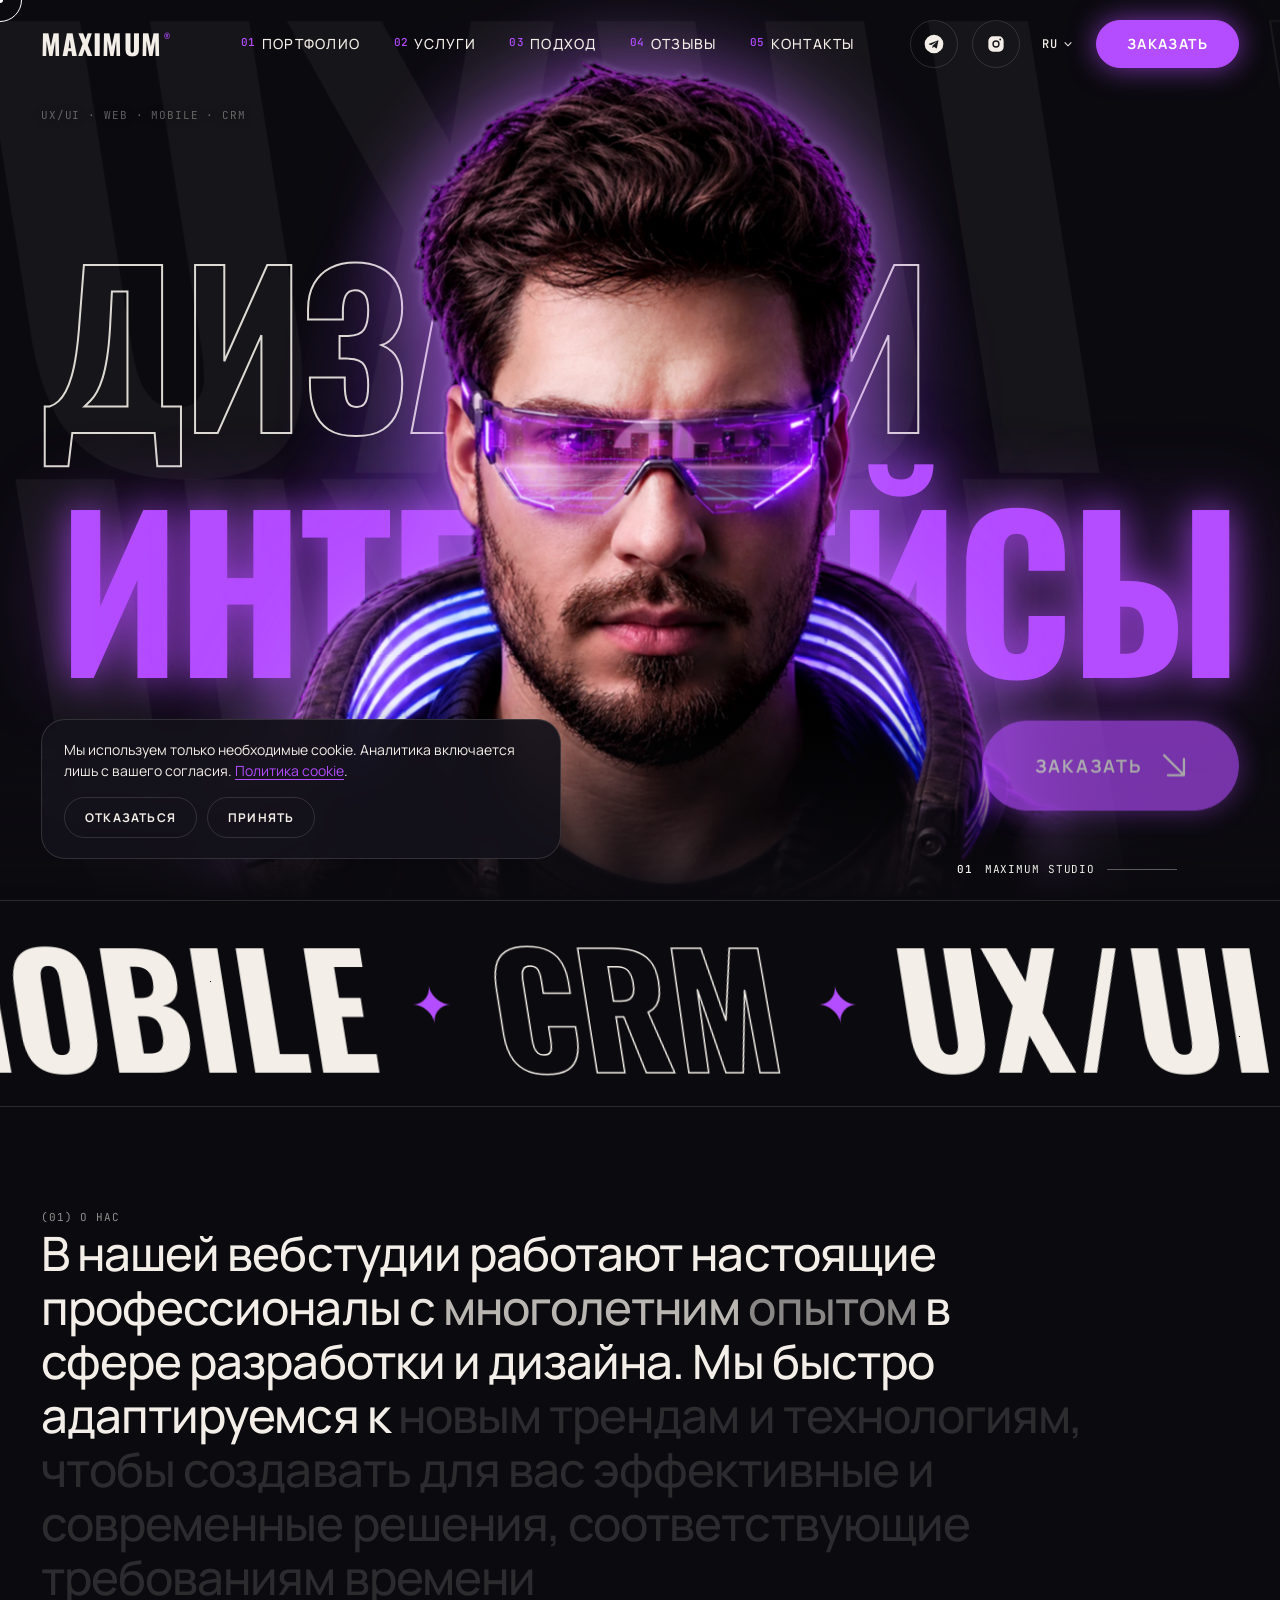
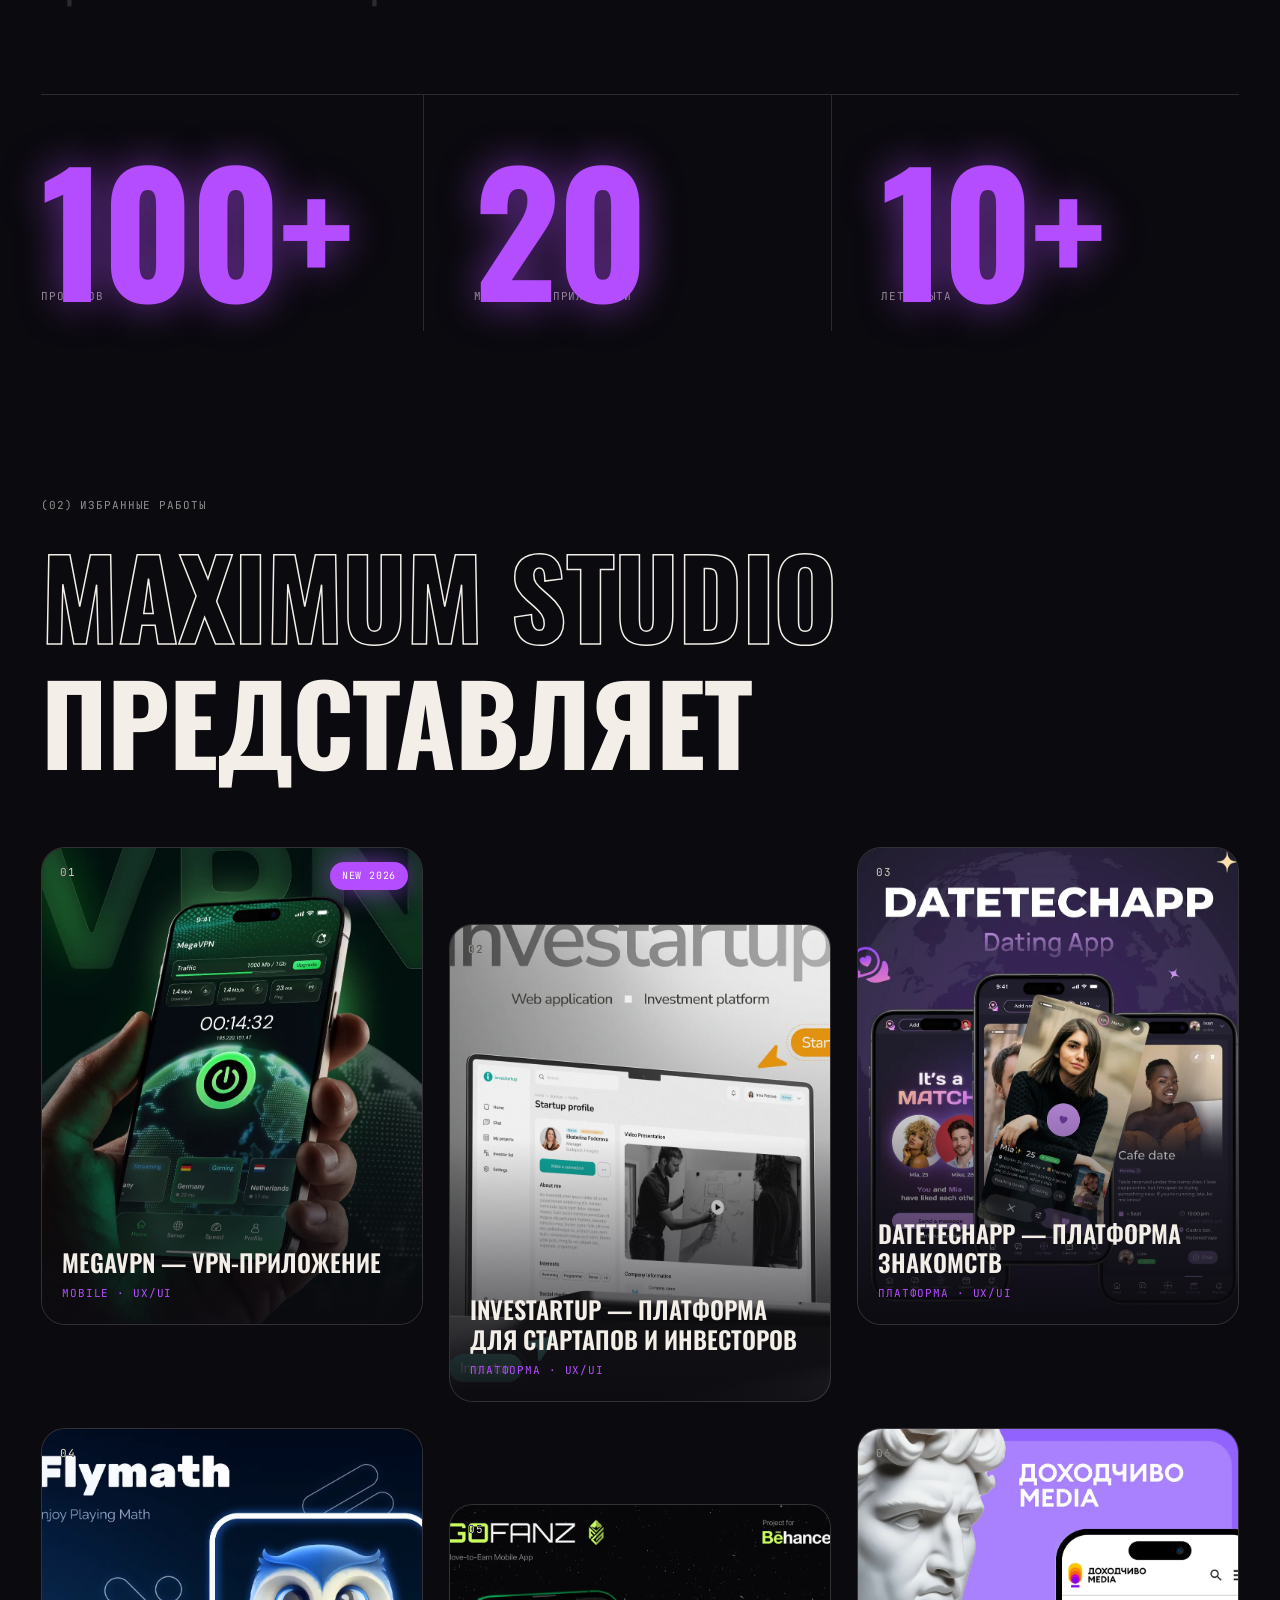
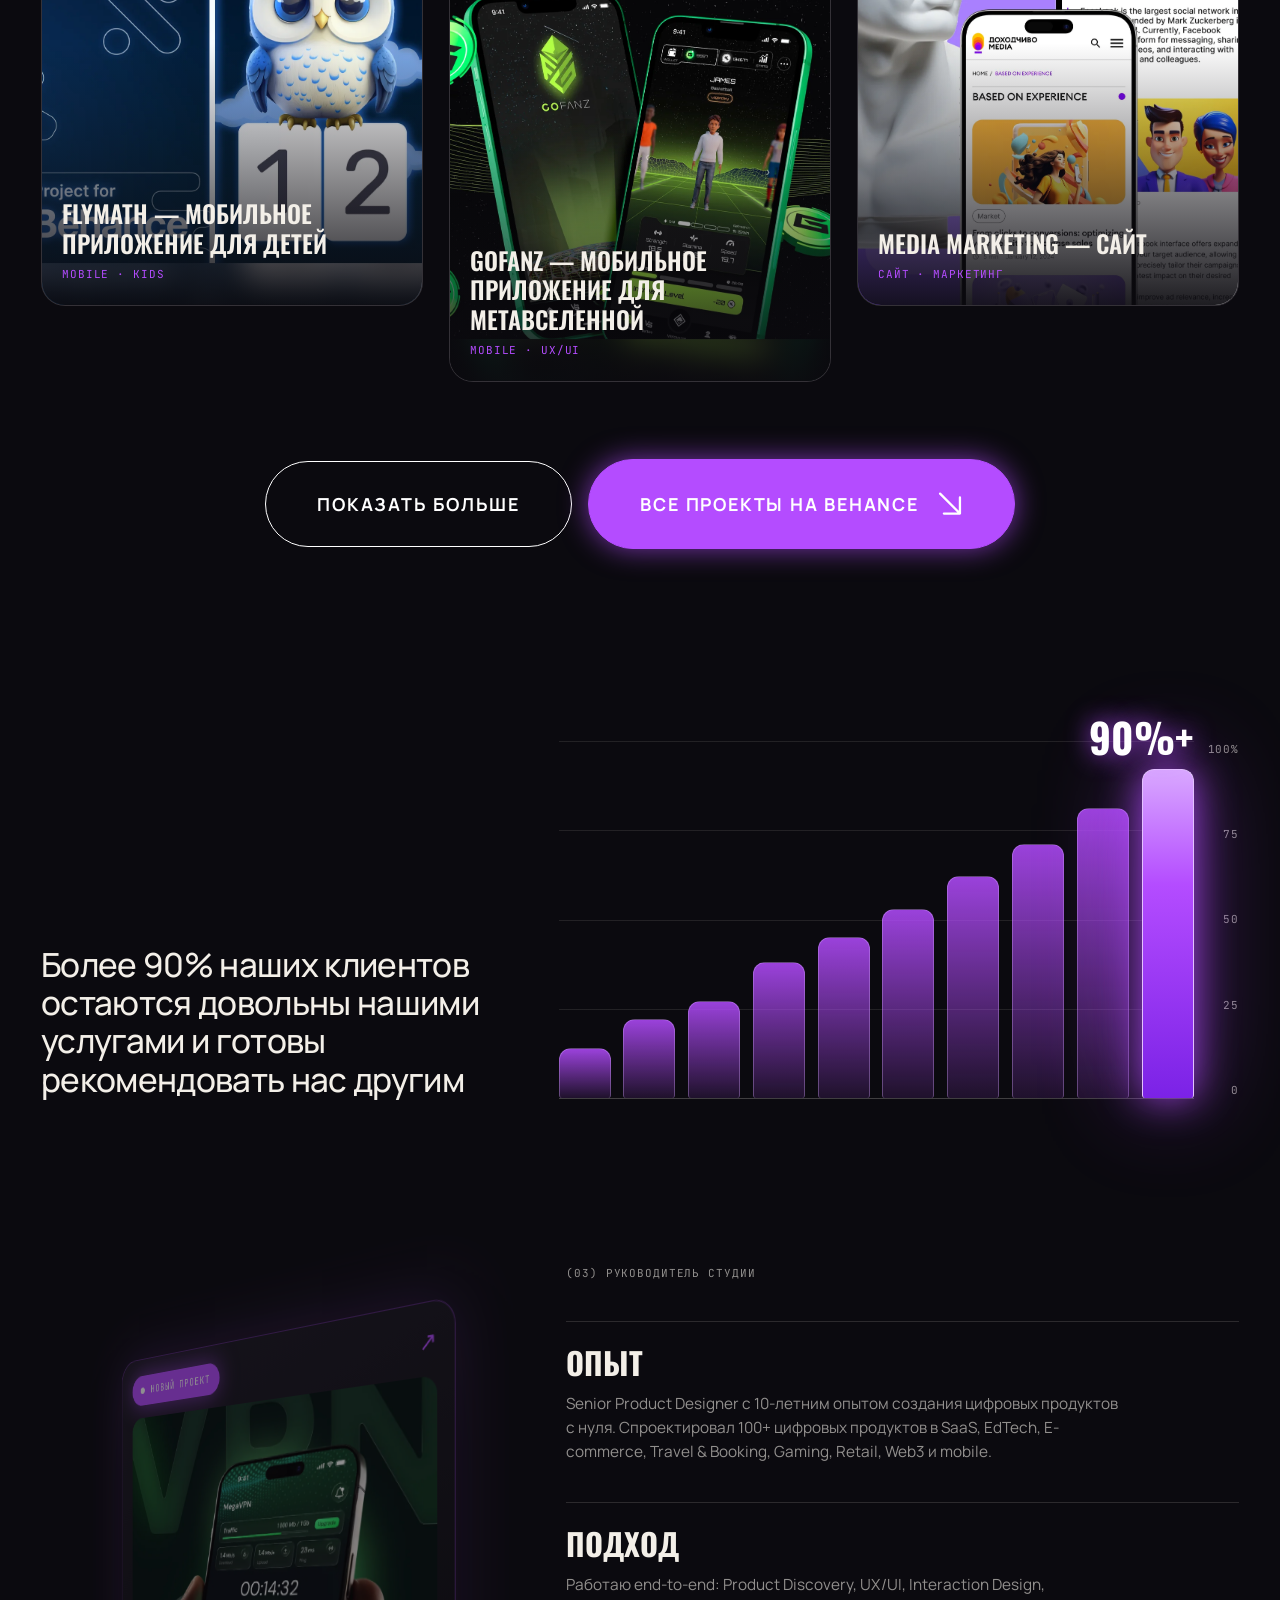
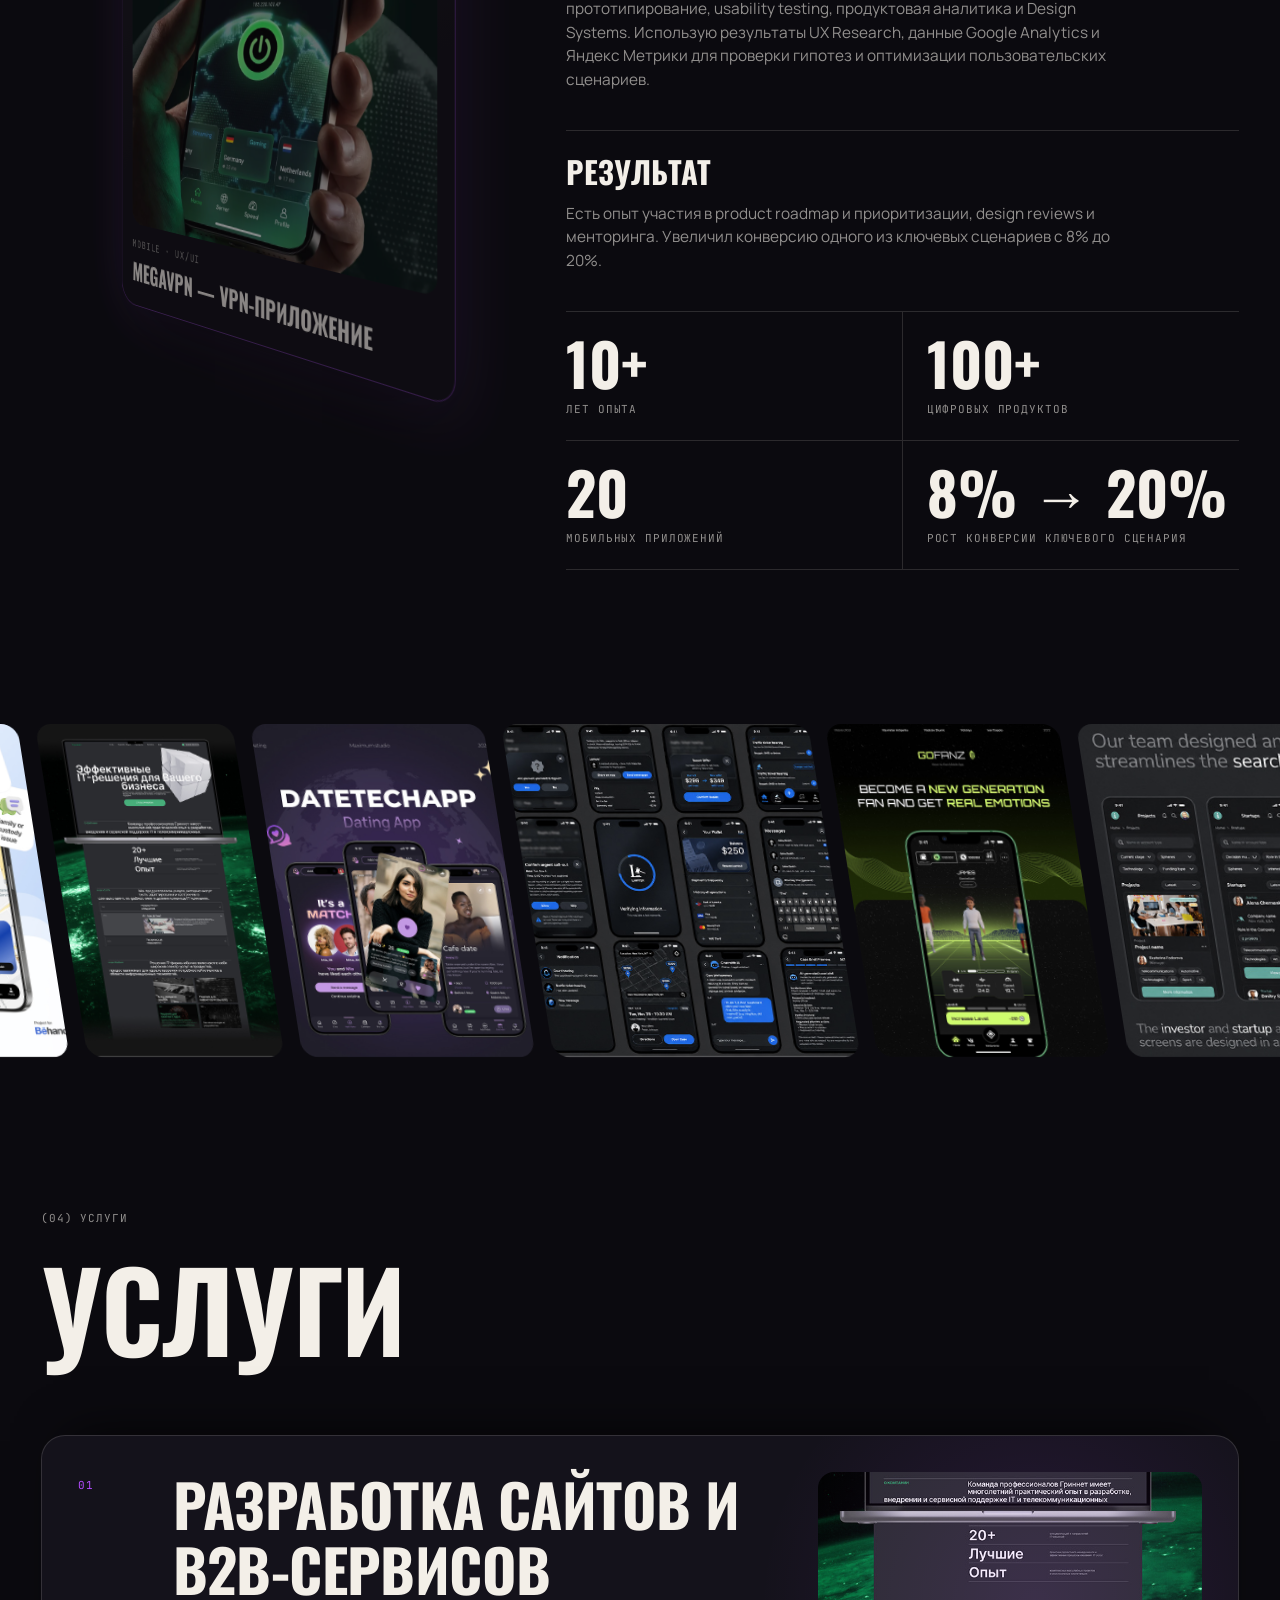
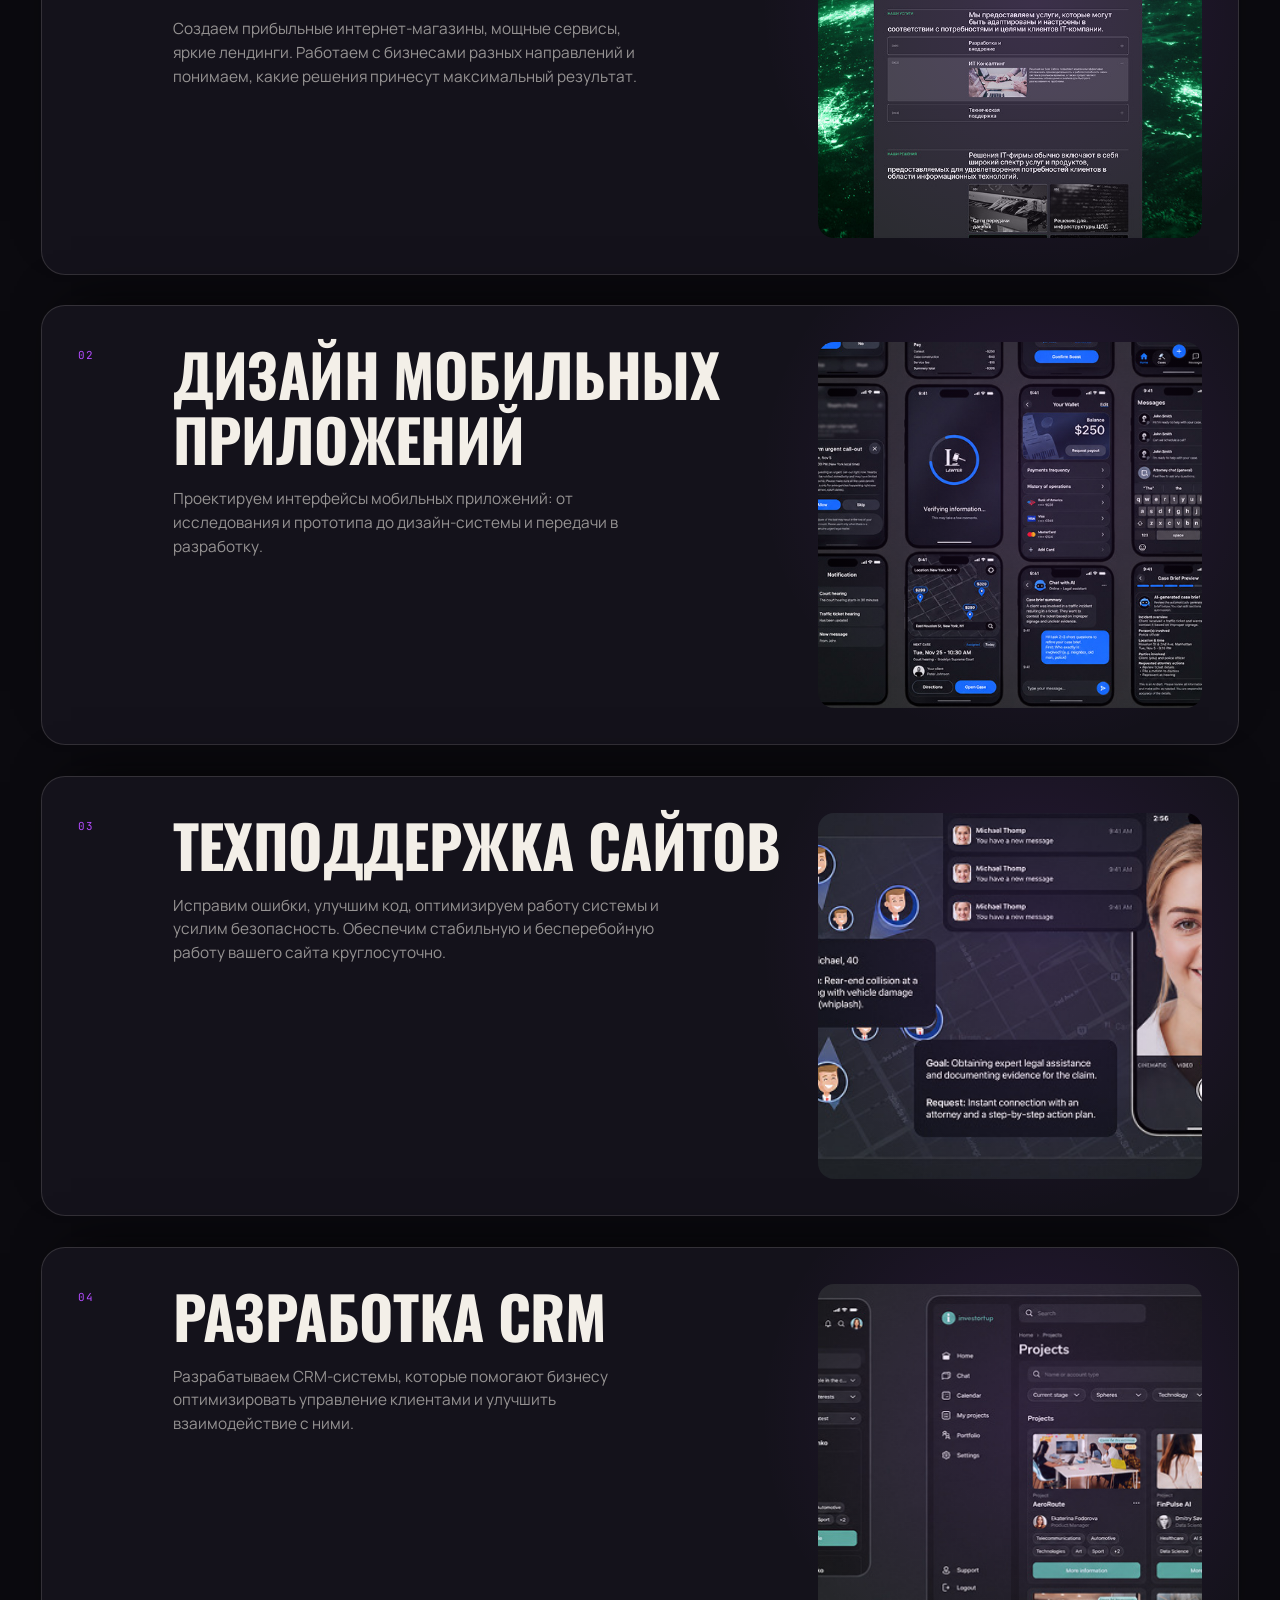
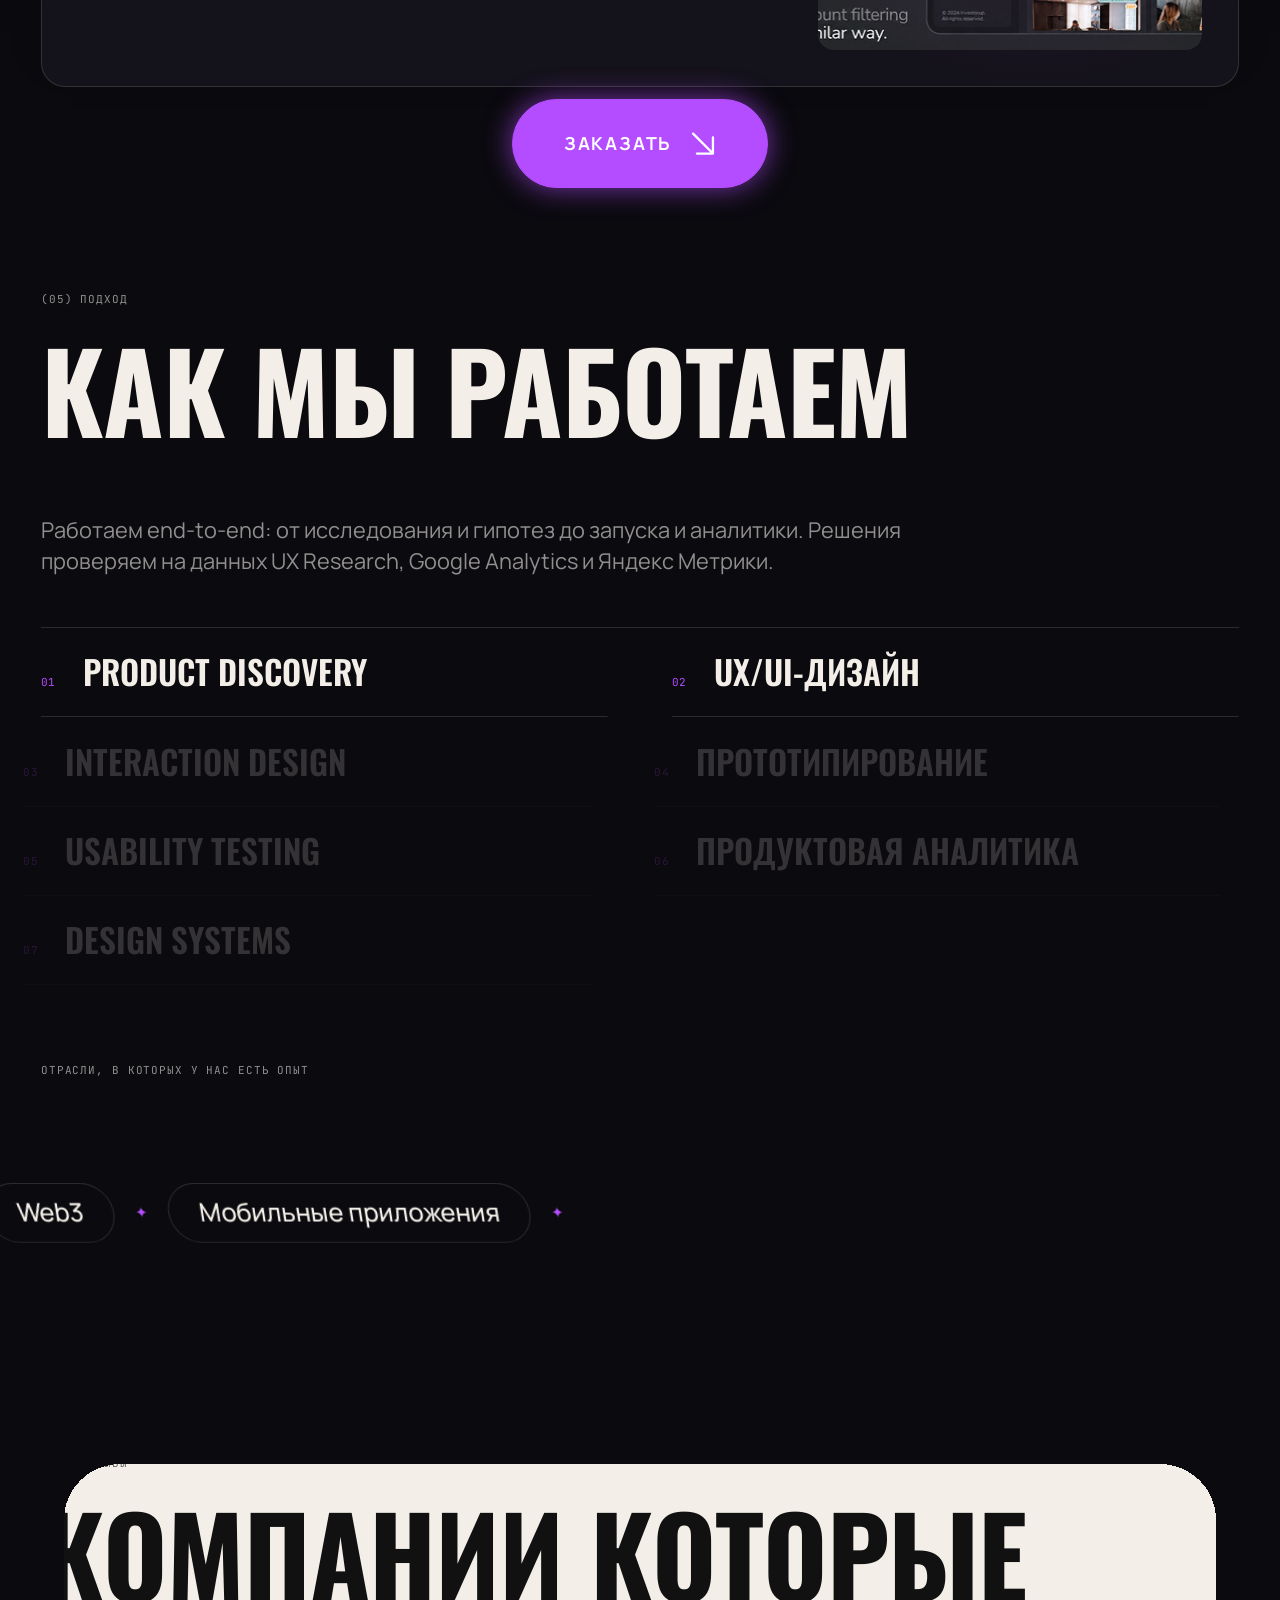
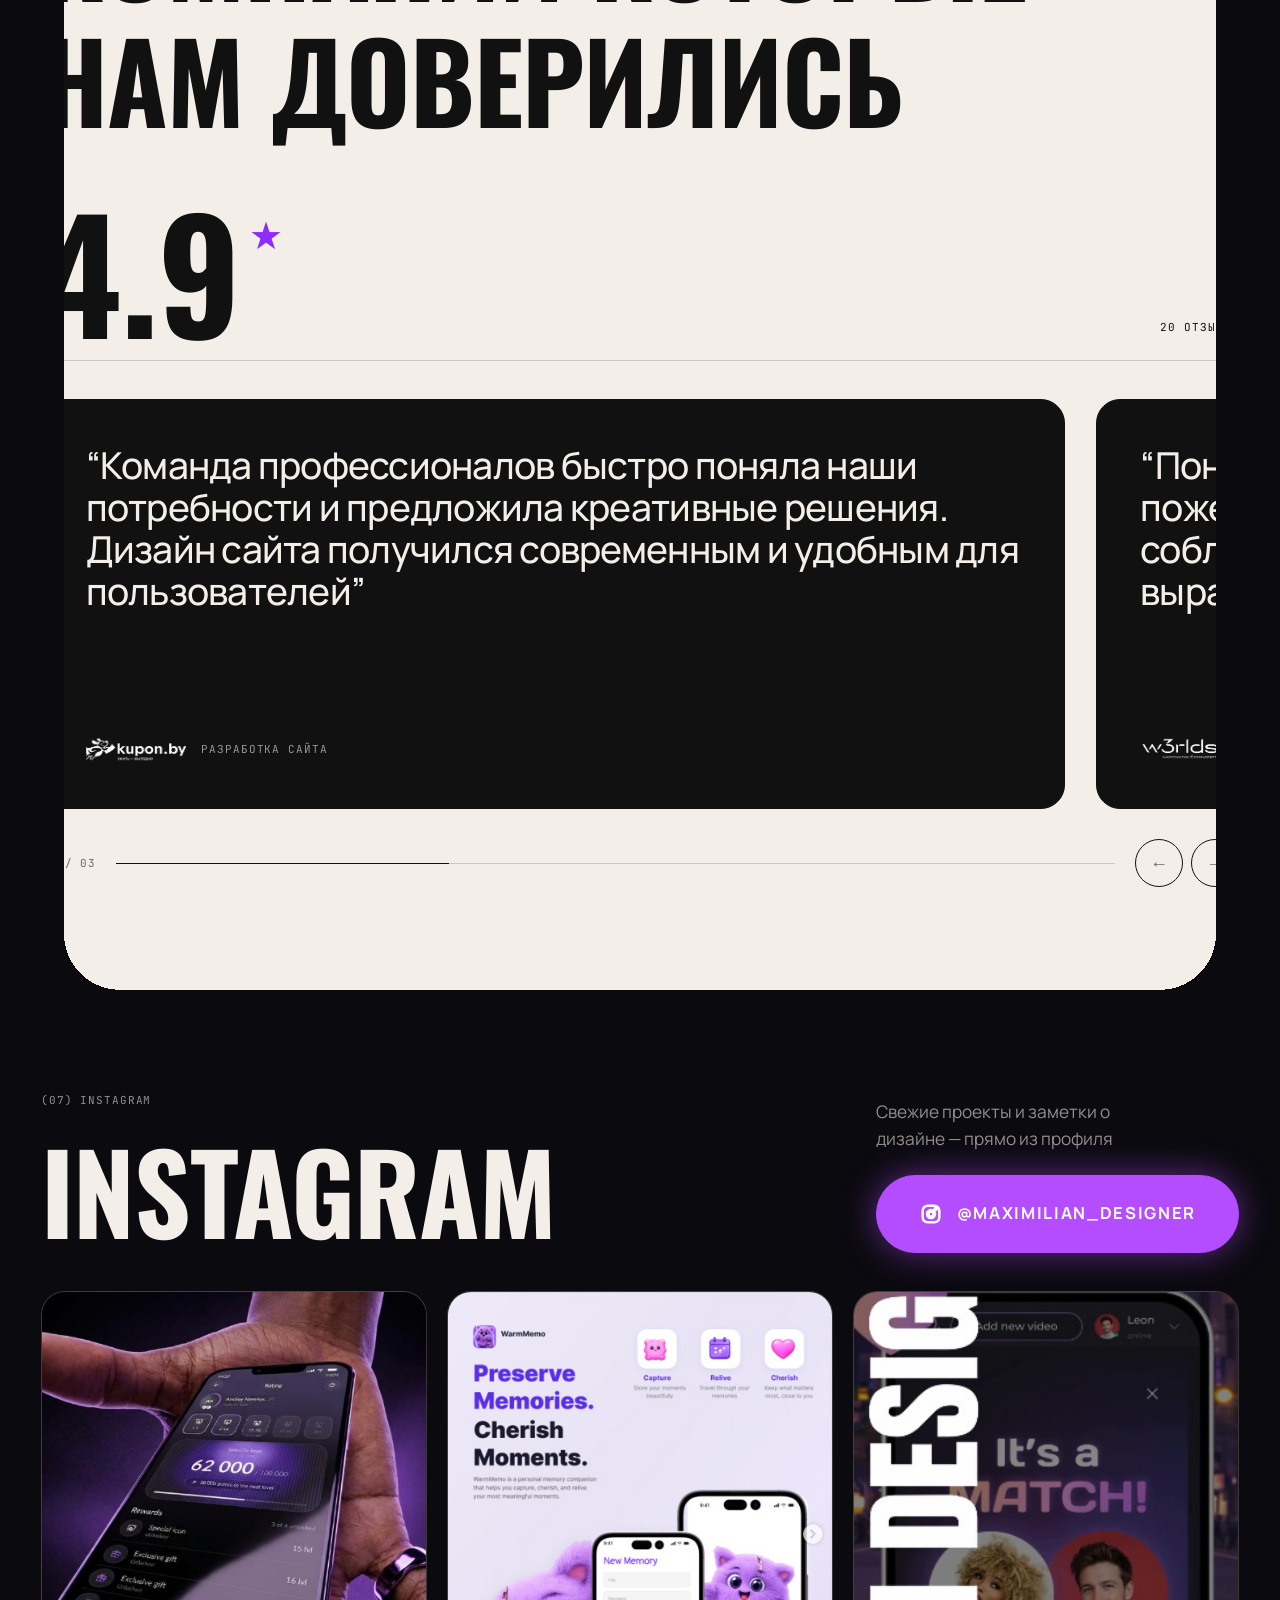
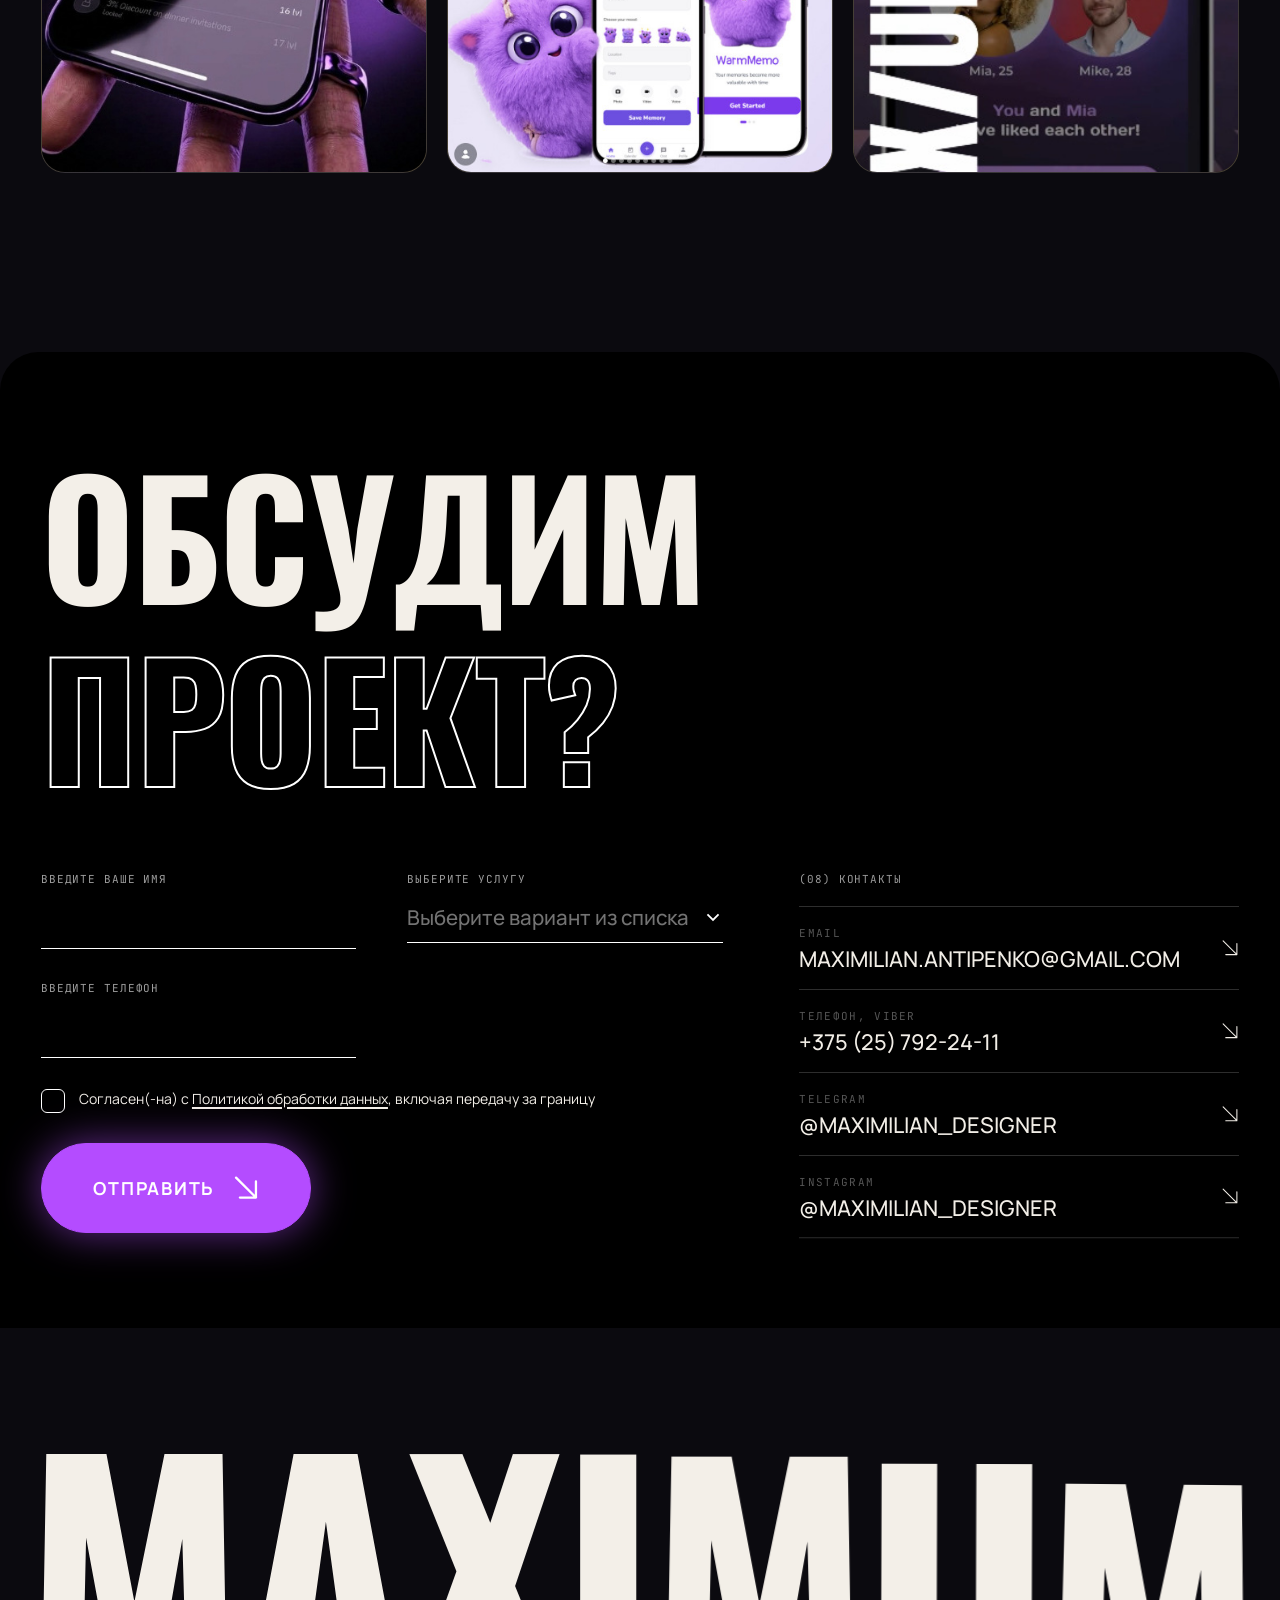
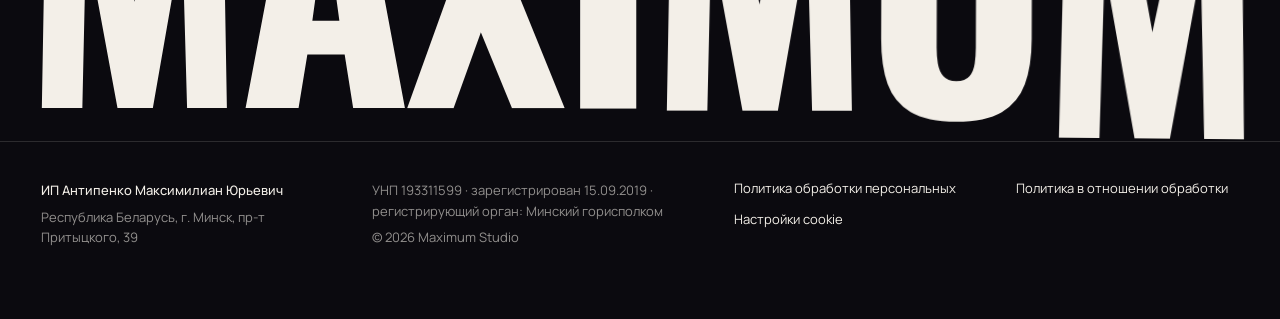
==== commit 9dde79e5: "Projects: MegaVPN as new project, 13 cards with hi-res covers Co-Authored-By: Claude Sonnet 5.5 <nor" ====
--- a/index.html
+++ b/index.html
@@ -37,7 +37,7 @@
 <meta name="theme-color" content="#0B0A0F">
 <script>document.documentElement.classList.add("js");try{if(sessionStorage.getItem("v2pre")||/[?&]nopre/.test(location.search))document.documentElement.classList.add("nopre")}catch(e){}setTimeout(function(){if(!window.__v2)document.documentElement.classList.remove("js")},3000)</script>
 <link rel="stylesheet" href="v2/css/fonts.css">
-<link rel="stylesheet" href="v2/css/v2.css?v=2611181616">
+<link rel="stylesheet" href="v2/css/v2.css?v=2611191105">
 </head>
 <body id="top">
 <div class="prog" id="prog"></div>
@@ -106,14 +106,21 @@
 <section class="work" id="work">
   <div class="sec-h"><p class="eyebrow mono rv">(02) Избранные работы</p><h2 class="big-h rv"><span class="out">Maximum Studio</span><br>Представляет</h2></div>
   <div class="hs" id="hs"><div class="hs-track" id="hs-track">
-    <a class="pcard" data-cursor="view" href="https://www.behance.net/gallery/245962553/Mobile-lawyer-app-Lawber" target="_blank" rel="noopener"><div class="pcard-im"><img src="img/p1.jpg" width="560" height="800" alt="Lawber — мобильное приложение для юристов" loading="lazy"></div><span class="pcard-n mono">01</span><span class="pcard-new mono">NEW 2026</span><div class="pcard-b"><h3>Lawber — мобильное приложение для юристов</h3><p class="mono">Mobile · UX/UI</p></div><i class="sheen" aria-hidden="true"></i></a>
-    <a class="pcard" data-cursor="view" style="--d:.1s" href="https://www.behance.net/gallery/247973737/Investartup-Startup-Investor-Platform-UXUI" target="_blank" rel="noopener"><div class="pcard-im"><img src="img/p2.jpg" width="560" height="800" alt="Investartup — платформа для стартапов и инвесторов" loading="lazy"></div><span class="pcard-n mono">02</span><span class="pcard-new mono">Лучший дизайн</span><div class="pcard-b"><h3>Investartup — платформа для стартапов и инвесторов</h3><p class="mono">Платформа · UX/UI</p></div><i class="sheen" aria-hidden="true"></i></a>
-    <a class="pcard" data-cursor="view" style="--d:.2s" href="https://www.behance.net/gallery/245962671/DateTechapp-Dating-Platform-UXUI-Design" target="_blank" rel="noopener"><div class="pcard-im"><img src="img/p3.jpg" width="560" height="800" alt="DateTechapp — платформа знакомств" loading="lazy"></div><span class="pcard-n mono">03</span><div class="pcard-b"><h3>DateTechapp — платформа знакомств</h3><p class="mono">Платформа · UX/UI</p></div><i class="sheen" aria-hidden="true"></i></a>
-    <a class="pcard" data-cursor="view" href="https://www.behance.net/gallery/163321897/Flymath-Mobile-App-Kids-App" target="_blank" rel="noopener"><div class="pcard-im"><img src="img/p4.jpg" width="560" height="800" alt="Flymath — мобильное приложение для детей" loading="lazy"></div><span class="pcard-n mono">04</span><div class="pcard-b"><h3>Flymath — мобильное приложение для детей</h3><p class="mono">Mobile · Kids</p></div><i class="sheen" aria-hidden="true"></i></a>
-    <a class="pcard" data-cursor="view" style="--d:.1s" href="https://www.behance.net/gallery/159916769/GoFanz-Metaverse-Mobile-App" target="_blank" rel="noopener"><div class="pcard-im"><img src="img/p5.jpg" width="560" height="800" alt="GoFanz — мобильное приложение для метавселенной" loading="lazy"></div><span class="pcard-n mono">05</span><div class="pcard-b"><h3>GoFanz — мобильное приложение для метавселенной</h3><p class="mono">Mobile · UX/UI</p></div><i class="sheen" aria-hidden="true"></i></a>
-    <a class="pcard" data-cursor="view" style="--d:.2s" href="https://www.behance.net/gallery/217824429/Website-Media-Marketing" target="_blank" rel="noopener"><div class="pcard-im"><img src="img/p6.jpg" width="560" height="800" alt="Media Marketing — сайт" loading="lazy"></div><span class="pcard-n mono">06</span><div class="pcard-b"><h3>Media Marketing — сайт</h3><p class="mono">Сайт · Маркетинг</p></div><i class="sheen" aria-hidden="true"></i></a>
+    <a class="pcard" data-cursor="view" href="https://www.behance.net/gallery/257034643/MegaVPN-VPN-App" target="_blank" rel="noopener"><div class="pcard-im"><img src="img/pr-megavpn.webp" width="1200" height="1500" alt="MegaVPN — VPN-приложение" loading="lazy"></div><span class="pcard-n mono">01</span><span class="pcard-new mono">NEW 2026</span><div class="pcard-b"><h3>MegaVPN — VPN-приложение</h3><p class="mono">Mobile · UX/UI</p></div><i class="sheen" aria-hidden="true"></i></a>
+    <a class="pcard" data-cursor="view" style="--d:.1s" href="https://www.behance.net/gallery/247973737/Investartup-Startup-Investor-Platform-UXUI" target="_blank" rel="noopener"><div class="pcard-im"><img src="img/pr-investartup.webp" width="1200" height="1500" alt="Investartup — платформа для стартапов и инвесторов" loading="lazy"></div><span class="pcard-n mono">02</span><div class="pcard-b"><h3>Investartup — платформа для стартапов и инвесторов</h3><p class="mono">Платформа · UX/UI</p></div><i class="sheen" aria-hidden="true"></i></a>
+    <a class="pcard" data-cursor="view" style="--d:.2s" href="https://www.behance.net/gallery/245962671/DateTechapp-Dating-Platform-UXUI-Design" target="_blank" rel="noopener"><div class="pcard-im"><img src="img/pr-datetech.webp" width="1200" height="1500" alt="DateTechapp — платформа знакомств" loading="lazy"></div><span class="pcard-n mono">03</span><div class="pcard-b"><h3>DateTechapp — платформа знакомств</h3><p class="mono">Платформа · UX/UI</p></div><i class="sheen" aria-hidden="true"></i></a>
+    <a class="pcard" data-cursor="view" href="https://www.behance.net/gallery/163321897/Flymath-Mobile-App-Kids-App" target="_blank" rel="noopener"><div class="pcard-im"><img src="img/pr-flymath.webp" width="1200" height="1500" alt="Flymath — мобильное приложение для детей" loading="lazy"></div><span class="pcard-n mono">04</span><div class="pcard-b"><h3>Flymath — мобильное приложение для детей</h3><p class="mono">Mobile · Kids</p></div><i class="sheen" aria-hidden="true"></i></a>
+    <a class="pcard" data-cursor="view" style="--d:.1s" href="https://www.behance.net/gallery/159916769/GoFanz-Metaverse-Mobile-App" target="_blank" rel="noopener"><div class="pcard-im"><img src="img/pr-gofanz.webp" width="1200" height="1500" alt="GoFanz — мобильное приложение для метавселенной" loading="lazy"></div><span class="pcard-n mono">05</span><div class="pcard-b"><h3>GoFanz — мобильное приложение для метавселенной</h3><p class="mono">Mobile · UX/UI</p></div><i class="sheen" aria-hidden="true"></i></a>
+    <a class="pcard" data-cursor="view" style="--d:.2s" href="https://www.behance.net/gallery/217824429/Website-Media-Marketing" target="_blank" rel="noopener"><div class="pcard-im"><img src="img/pr-media.webp" width="1200" height="1500" alt="Media Marketing — сайт" loading="lazy"></div><span class="pcard-n mono">06</span><div class="pcard-b"><h3>Media Marketing — сайт</h3><p class="mono">Сайт · Маркетинг</p></div><i class="sheen" aria-hidden="true"></i></a>
+    <a class="pcard" data-cursor="view" href="https://www.behance.net/gallery/245962553/Mobile-lawyer-app-Lawber" target="_blank" rel="noopener"><div class="pcard-im"><img src="img/p1.jpg" width="560" height="800" alt="Lawber — мобильное приложение для юристов" loading="lazy"></div><span class="pcard-n mono">07</span><div class="pcard-b"><h3>Lawber — мобильное приложение для юристов</h3><p class="mono">Mobile · UX/UI</p></div><i class="sheen" aria-hidden="true"></i></a>
+    <a class="pcard" data-cursor="view" style="--d:.1s" href="https://www.behance.net/maximilllian" target="_blank" rel="noopener"><div class="pcard-im"><img src="img/pr-itacademy.webp" width="1200" height="1500" alt="IT-Academy — сайт" loading="lazy"></div><span class="pcard-n mono">08</span><div class="pcard-b"><h3>IT-Academy — сайт</h3><p class="mono">Сайт · UX/UI</p></div><i class="sheen" aria-hidden="true"></i></a>
+    <a class="pcard" data-cursor="view" style="--d:.2s" href="https://www.behance.net/maximilllian" target="_blank" rel="noopener"><div class="pcard-im"><img src="img/pr-era.webp" width="1200" height="1500" alt="Платформа Эра — IT-платформа" loading="lazy"></div><span class="pcard-n mono">09</span><div class="pcard-b"><h3>Платформа Эра — IT-платформа</h3><p class="mono">Платформа · UX/UI</p></div><i class="sheen" aria-hidden="true"></i></a>
+    <a class="pcard" data-cursor="view" href="https://www.behance.net/maximilllian" target="_blank" rel="noopener"><div class="pcard-im"><img src="img/pr-grinnet.webp" width="1200" height="1500" alt="Гриннет — корпоративный сайт" loading="lazy"></div><span class="pcard-n mono">10</span><div class="pcard-b"><h3>Гриннет — корпоративный сайт</h3><p class="mono">Сайт · UX/UI</p></div><i class="sheen" aria-hidden="true"></i></a>
+    <a class="pcard" data-cursor="view" style="--d:.1s" href="https://www.behance.net/maximilllian" target="_blank" rel="noopener"><div class="pcard-im"><img src="img/pr-provocal.webp" width="1200" height="1500" alt="Pro Vocal — сайт" loading="lazy"></div><span class="pcard-n mono">11</span><div class="pcard-b"><h3>Pro Vocal — сайт</h3><p class="mono">Сайт · Дизайн</p></div><i class="sheen" aria-hidden="true"></i></a>
+    <a class="pcard" data-cursor="view" style="--d:.2s" href="https://www.behance.net/maximilllian" target="_blank" rel="noopener"><div class="pcard-im"><img src="img/pr-recruiting.webp" width="1200" height="1500" alt="Ключевые компетенции — сайт кадрового агентства" loading="lazy"></div><span class="pcard-n mono">12</span><div class="pcard-b"><h3>Ключевые компетенции — сайт кадрового агентства</h3><p class="mono">Сайт · Рекрутинг</p></div><i class="sheen" aria-hidden="true"></i></a>
+    <a class="pcard" data-cursor="view" href="https://www.behance.net/maximilllian" target="_blank" rel="noopener"><div class="pcard-im"><img src="img/pr-a4.webp" width="1200" height="1500" alt="Лендинг для A4" loading="lazy"></div><span class="pcard-n mono">13</span><div class="pcard-b"><h3>Лендинг для A4</h3><p class="mono">Лендинг · UI</p></div><i class="sheen" aria-hidden="true"></i></a>
   <div class="hs-end"><p class="big-h"><span class="out">Больше работ</span></p><button type="button" class="btn btn-lg hs-more" id="hs-more"><span>Показать больше</span></button><a class="btn btn-lg" data-mag href="https://www.behance.net/maximilllian" target="_blank" rel="noopener"><span>Все проекты на Behance</span><svg><use href="#i-arr"/></svg></a></div></div>
-  <div class="hs-ui mono" aria-hidden="true"><span><b id="hs-n">01</b> / 06</span><i><u id="hs-b"></u></i><span class="hint">Листайте →</span></div></div>
+  <div class="hs-ui mono" aria-hidden="true"><span><b id="hs-n">01</b> / 13</span><i><u id="hs-b"></u></i><span class="hint">Листайте →</span></div></div>
   </section>
 
 <!-- ============ METRIC ============ -->
@@ -127,10 +134,10 @@
 
 <!-- ============ FOUNDER (collectible card) ============ -->
 <section class="founder" id="founder" aria-label="Руководитель студии">
-  <a class="fo-card" id="fo-card" href="https://www.behance.net/gallery/245962553/Mobile-lawyer-app-Lawber" target="_blank" rel="noopener" data-cursor="view" aria-label="Новый проект: Lawber — мобильное приложение для юристов">
+  <a class="fo-card" id="fo-card" href="https://www.behance.net/gallery/257034643/MegaVPN-VPN-App" target="_blank" rel="noopener" data-cursor="view" aria-label="Новый проект: MegaVPN — VPN-приложение">
     <div class="fo-card-top mono"><span class="newtag"><i></i>Новый проект</span><span class="arr">↗</span></div>
-    <div class="fo-photo"><img src="img/p1.jpg" width="560" height="800" alt="Lawber — мобильное приложение для юристов" loading="lazy"></div>
-    <div class="fo-card-b"><p class="eyebrow mono">Mobile · UX/UI</p><h2 id="founder-h">Lawber — мобильное приложение для юристов</h2></div>
+    <div class="fo-photo"><img src="img/pr-megavpn.webp" width="1200" height="1500" alt="MegaVPN — VPN-приложение" loading="lazy"></div>
+    <div class="fo-card-b"><p class="eyebrow mono">Mobile · UX/UI</p><h2 id="founder-h">MegaVPN — VPN-приложение</h2></div>
     <i class="sheen" aria-hidden="true"></i>
   </a>
   <div class="fo-txt">
--- a/v2/css/v2.css
+++ b/v2/css/v2.css
@@ -652,3 +652,8 @@
 .slide footer img,.reviews .slide:nth-child(n) footer img{filter:none}
 /* кнопка Instagram — в общем размере кнопок */
 @media(max-width:700px){.ig-side .ig-btn{width:100%;justify-content:center;padding:15px 22px;font-size:14px;gap:12px;min-height:0}.ig-side .ig-btn .ic{width:18px;height:18px}.ig-side .ig-btn span{overflow:hidden;text-overflow:ellipsis}}
+/* v19: карточки проектов 4:5 (качественные изображения), на десктопе сначала 6, остальные по кнопке «Показать больше» */
+.pcard,.hs-track .pcard{aspect-ratio:4/5}
+.hs-track:not(.all) .pcard:nth-child(n+7){display:none}
+.hs-more{display:inline-flex}.hs-track.all~.hs-end .hs-more{display:none}
+@media(max-width:700px){.hs-track:not(.all) .pcard:nth-child(n+4){display:none}}
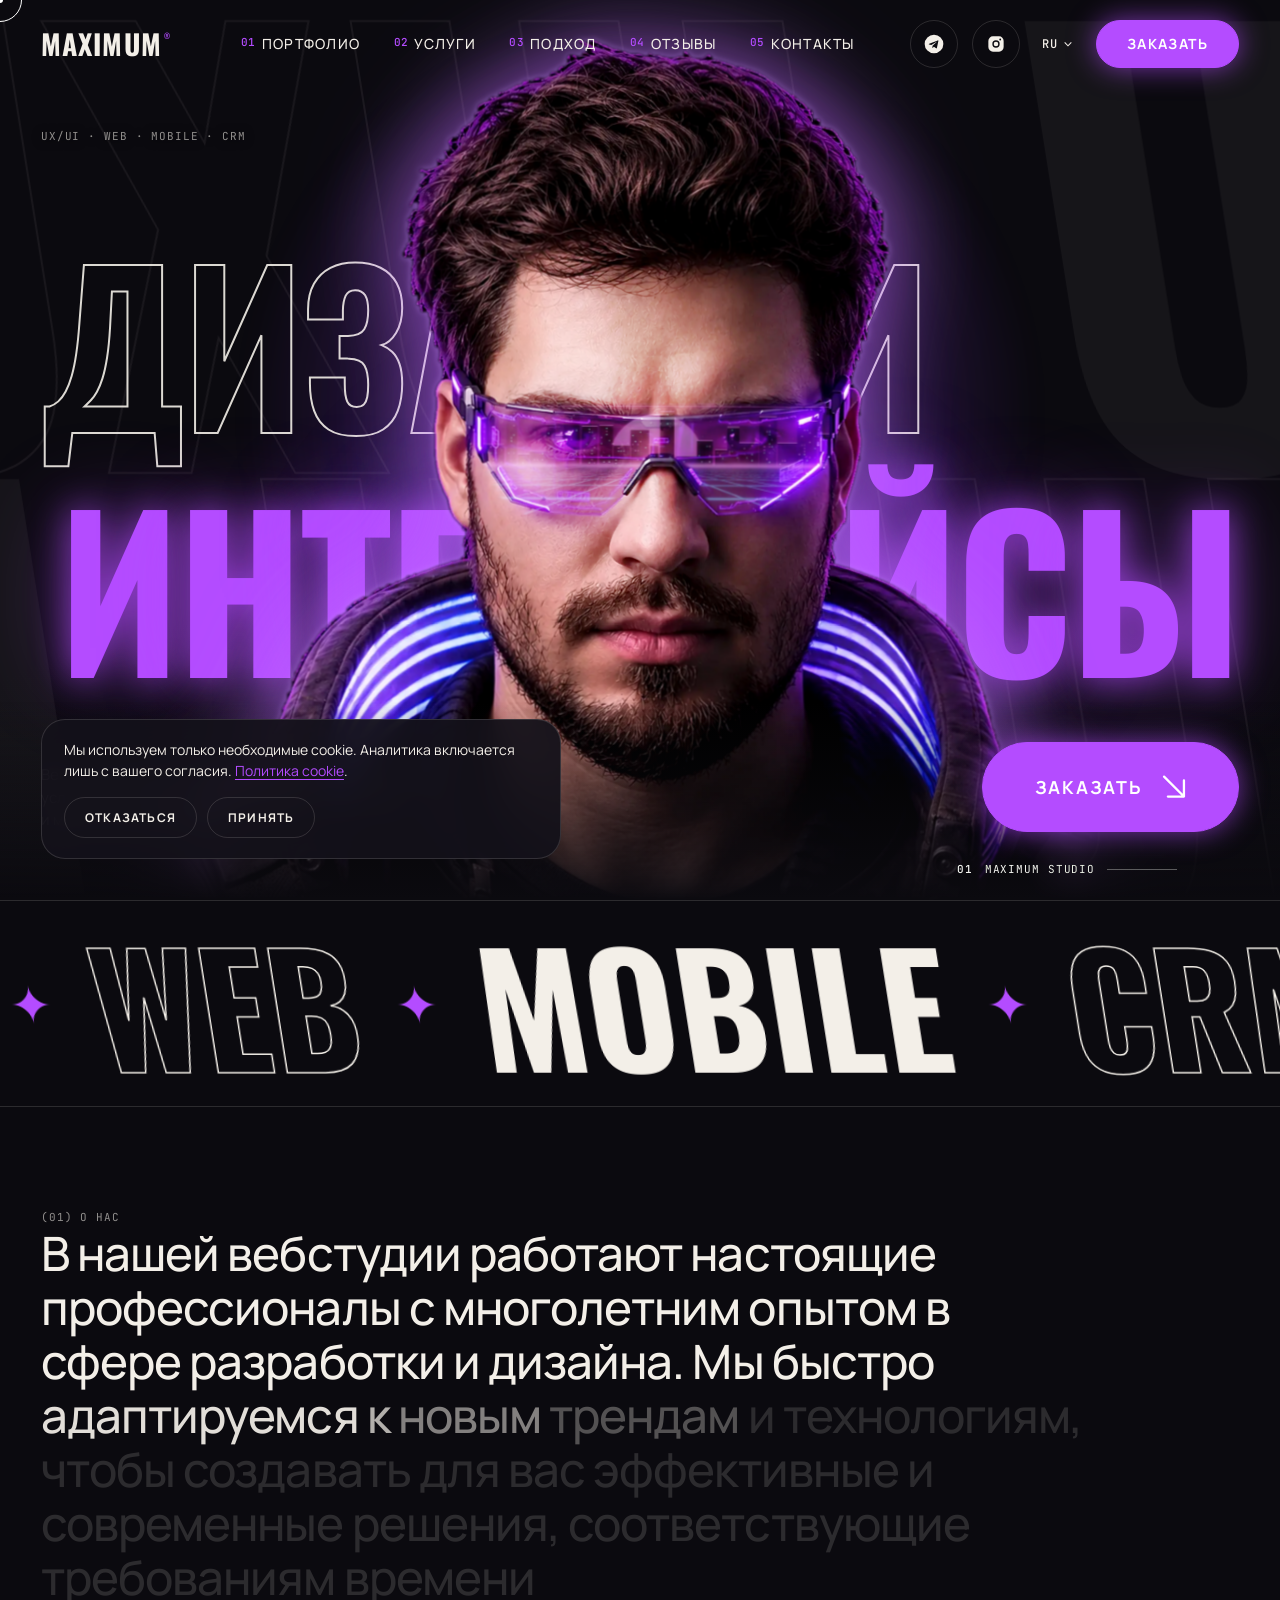
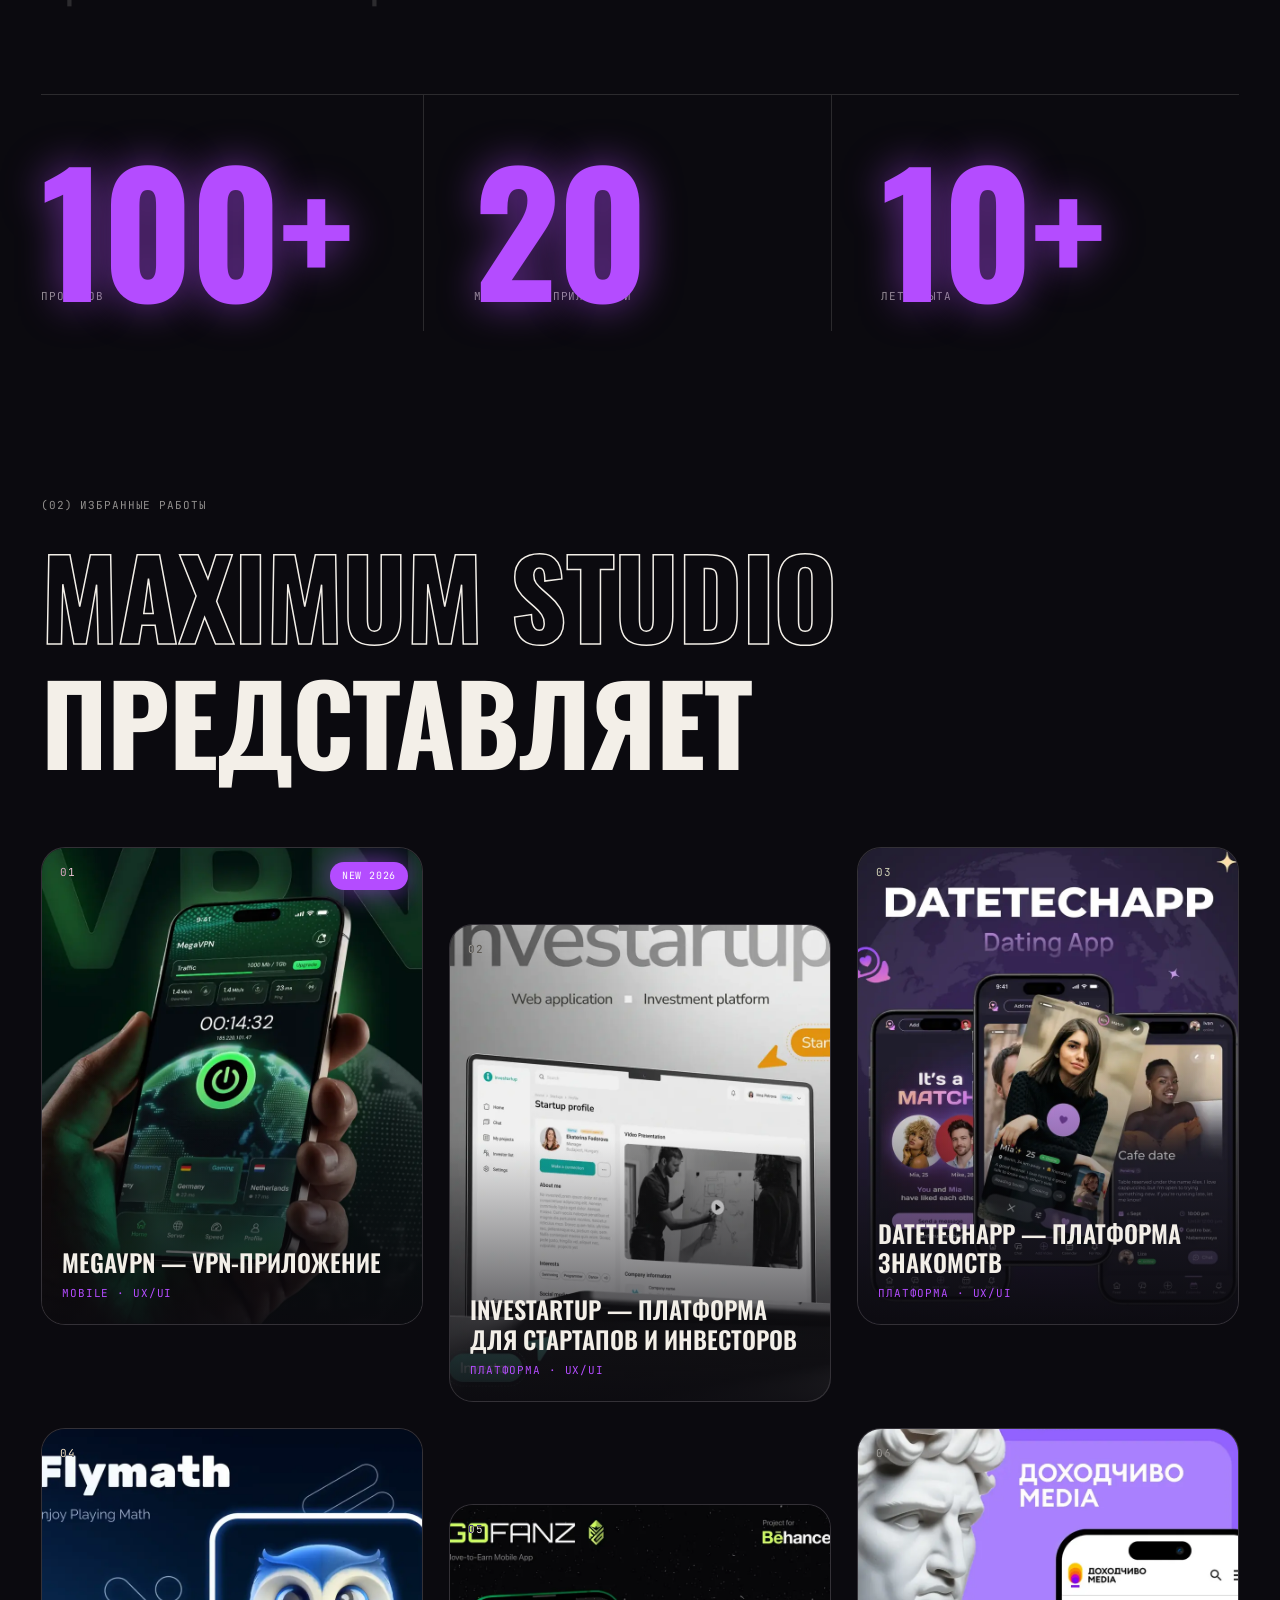
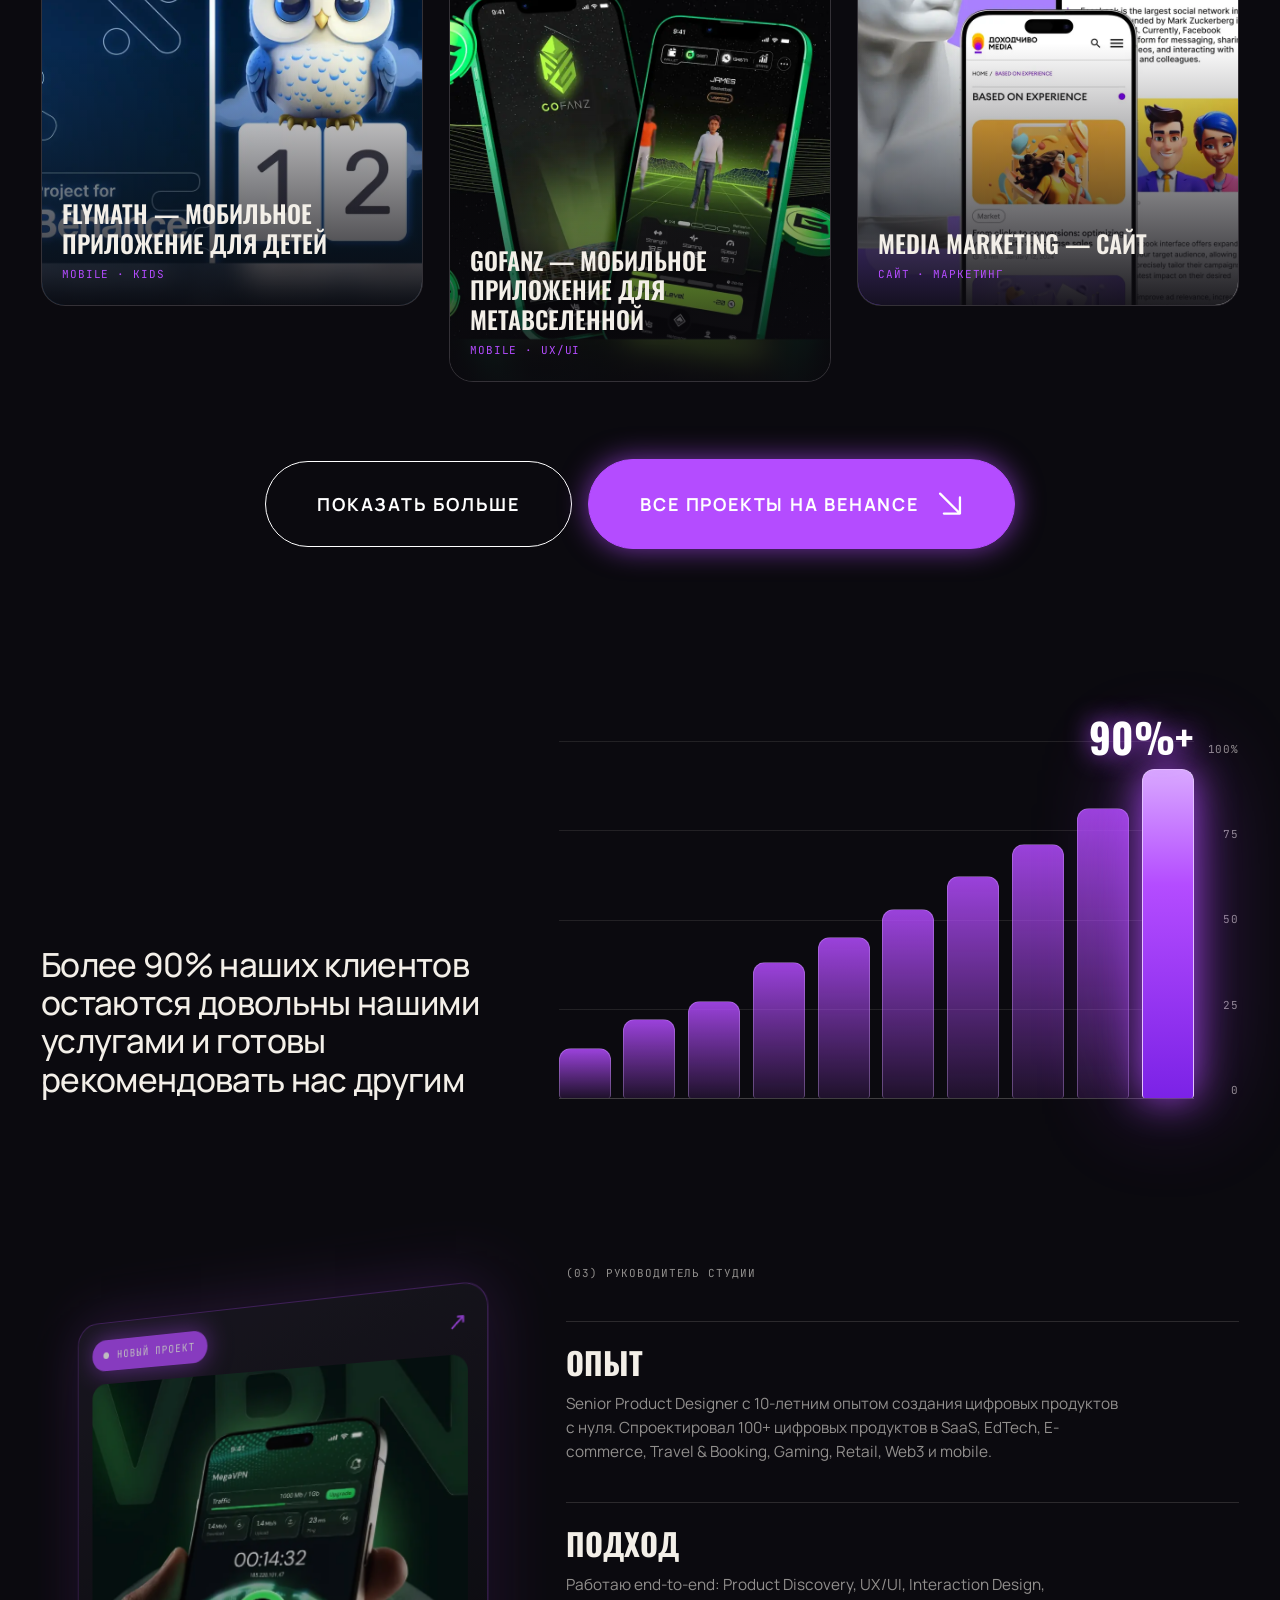
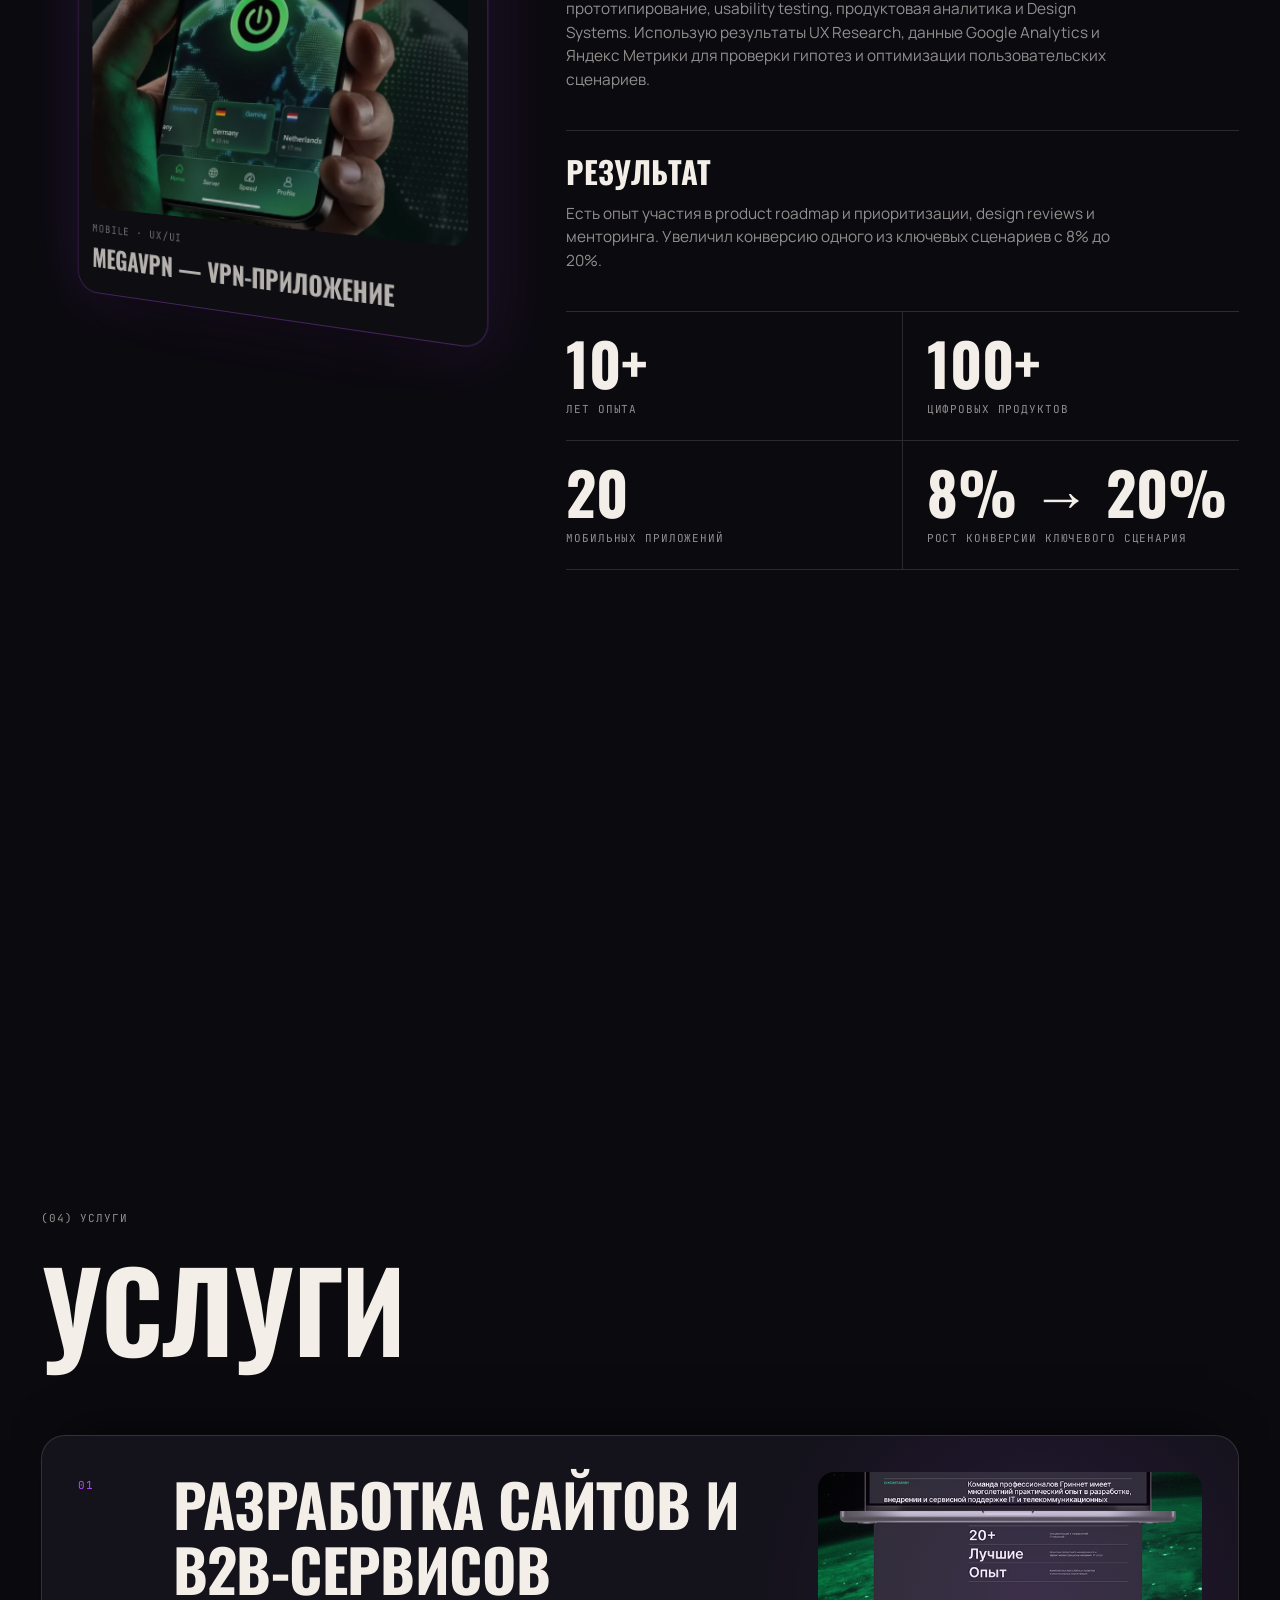
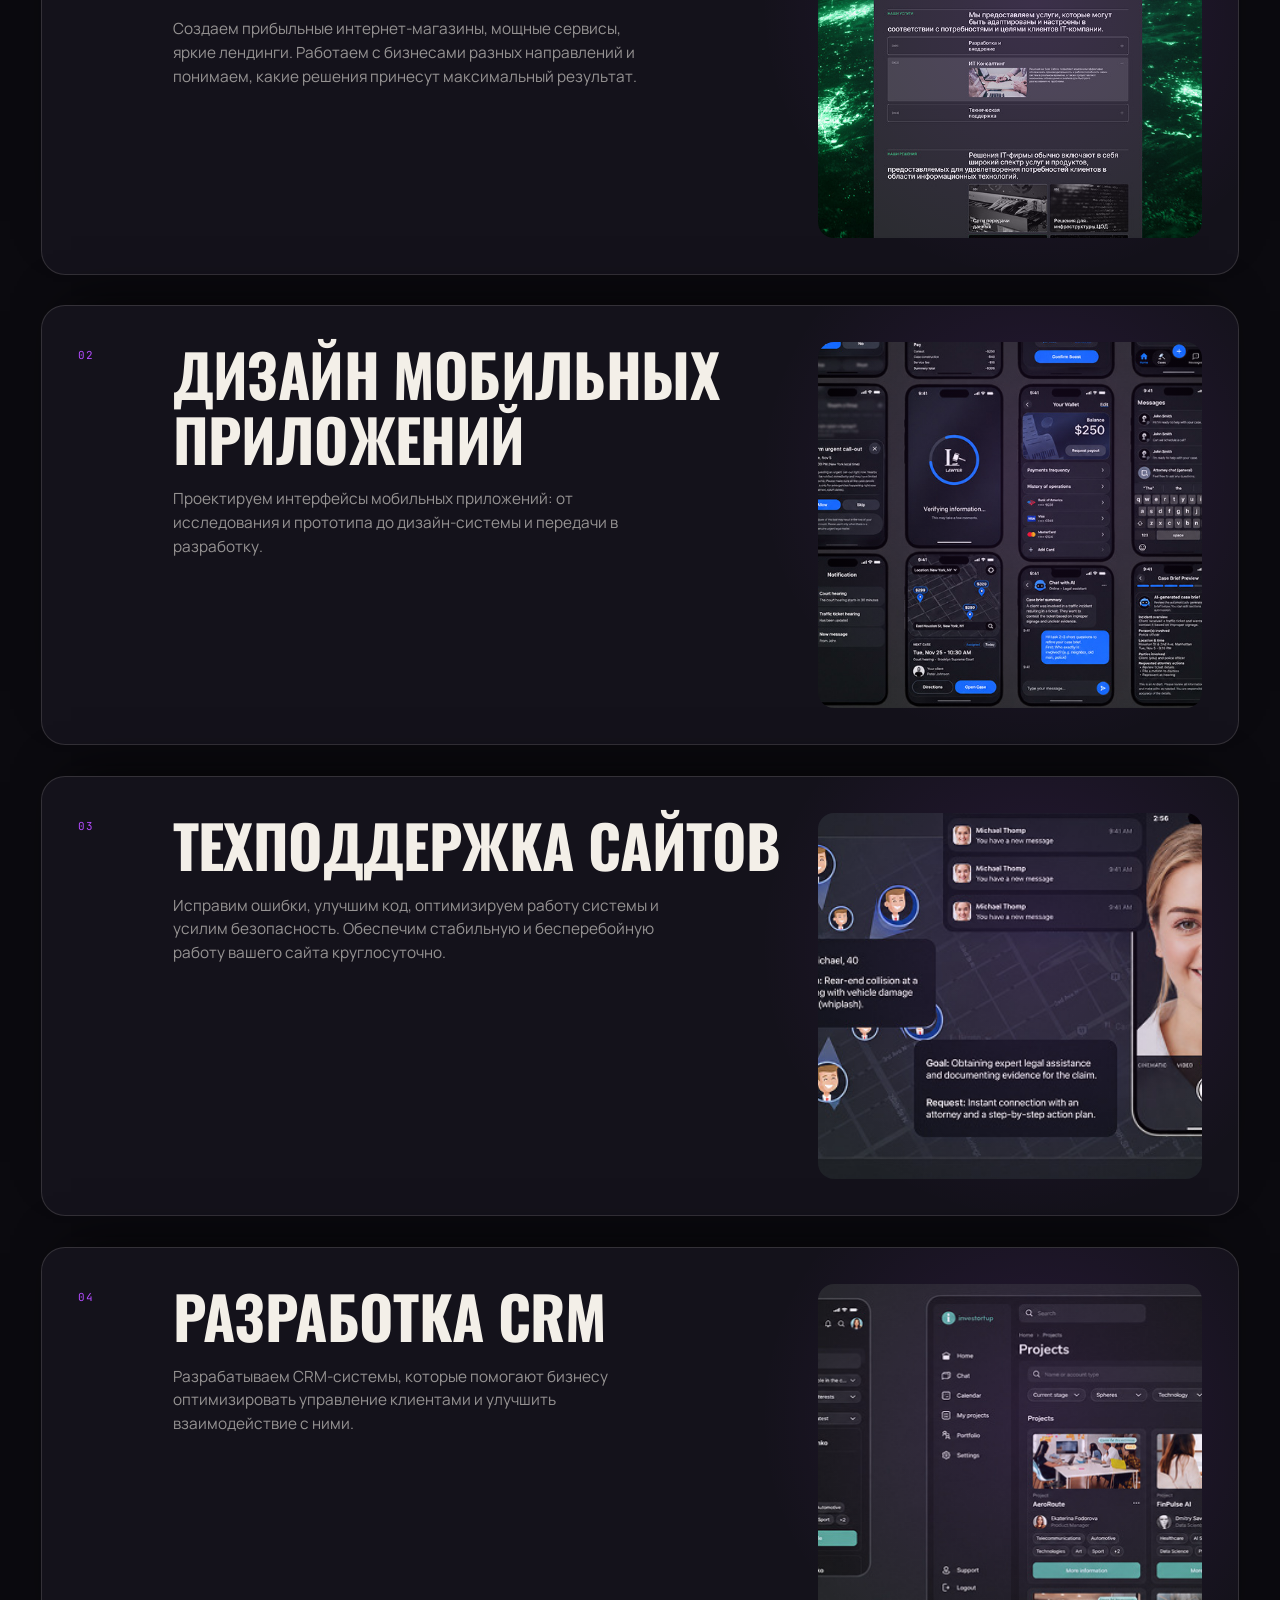
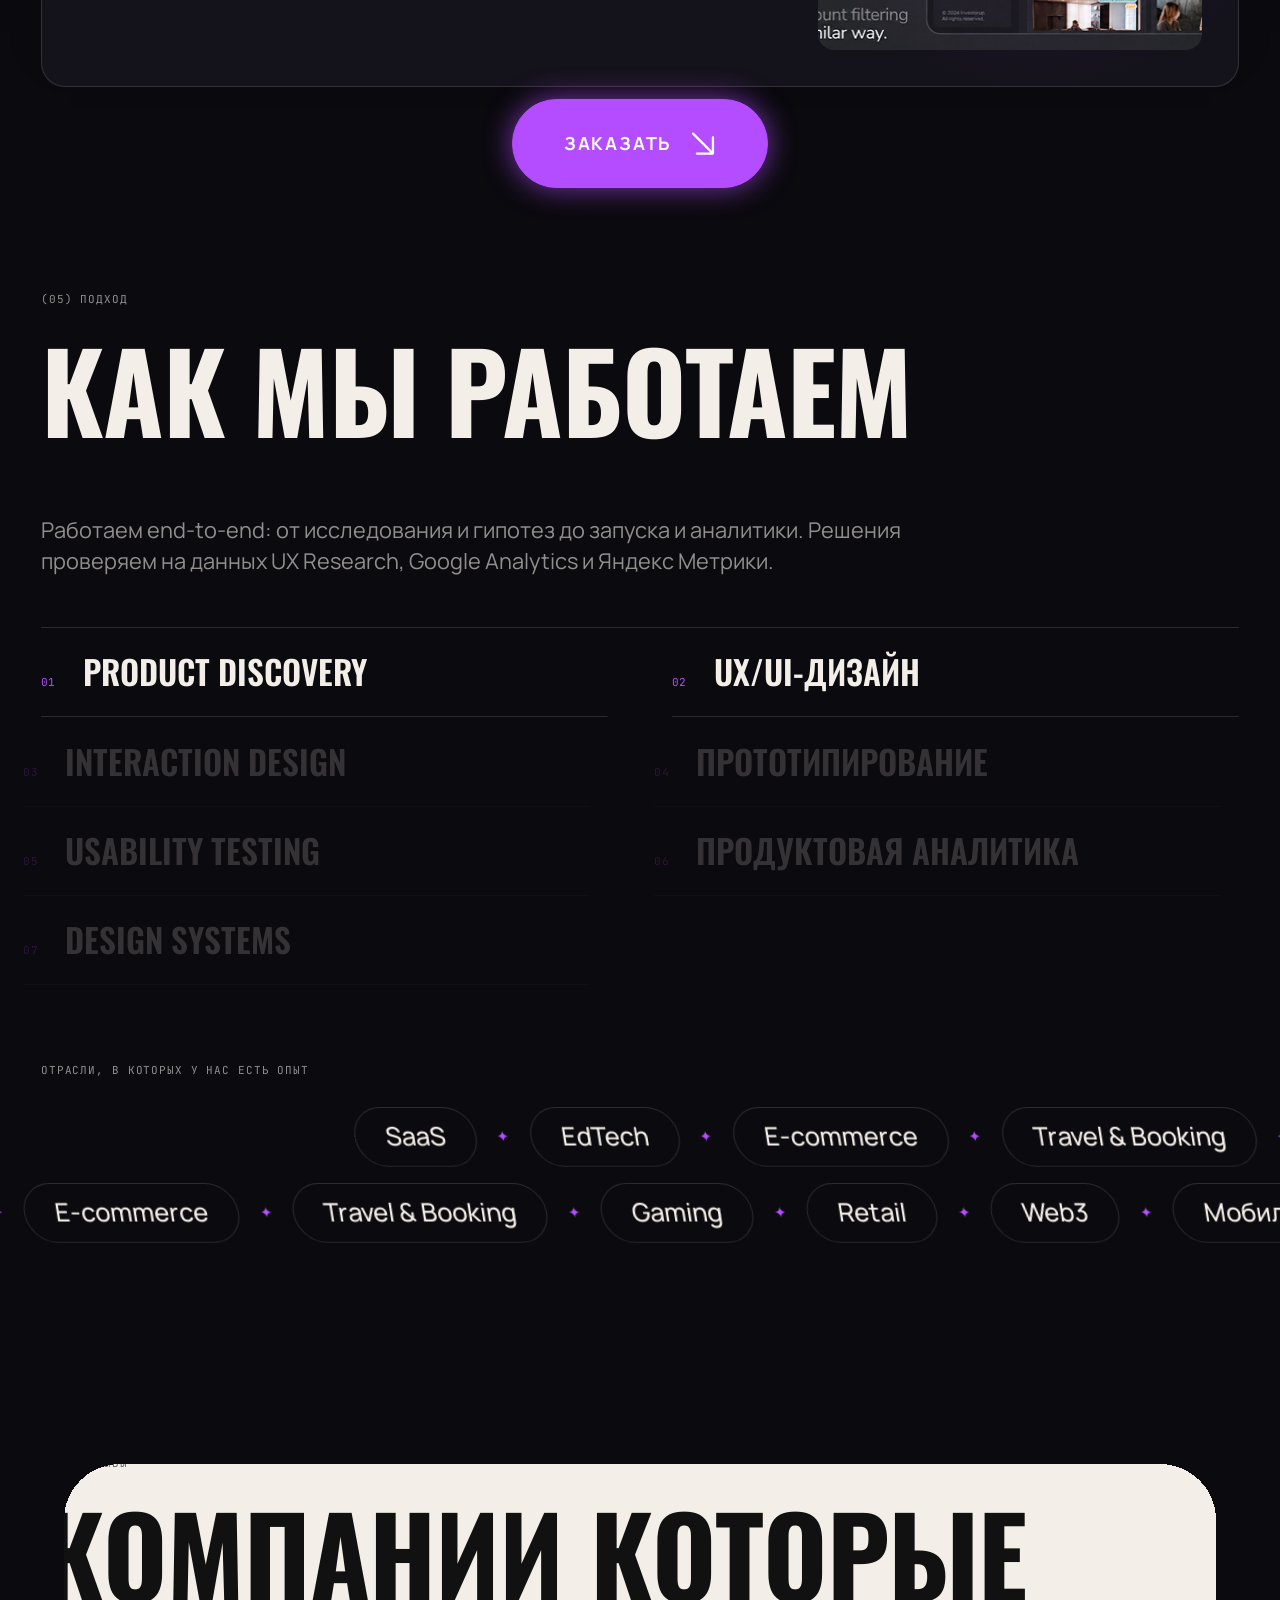
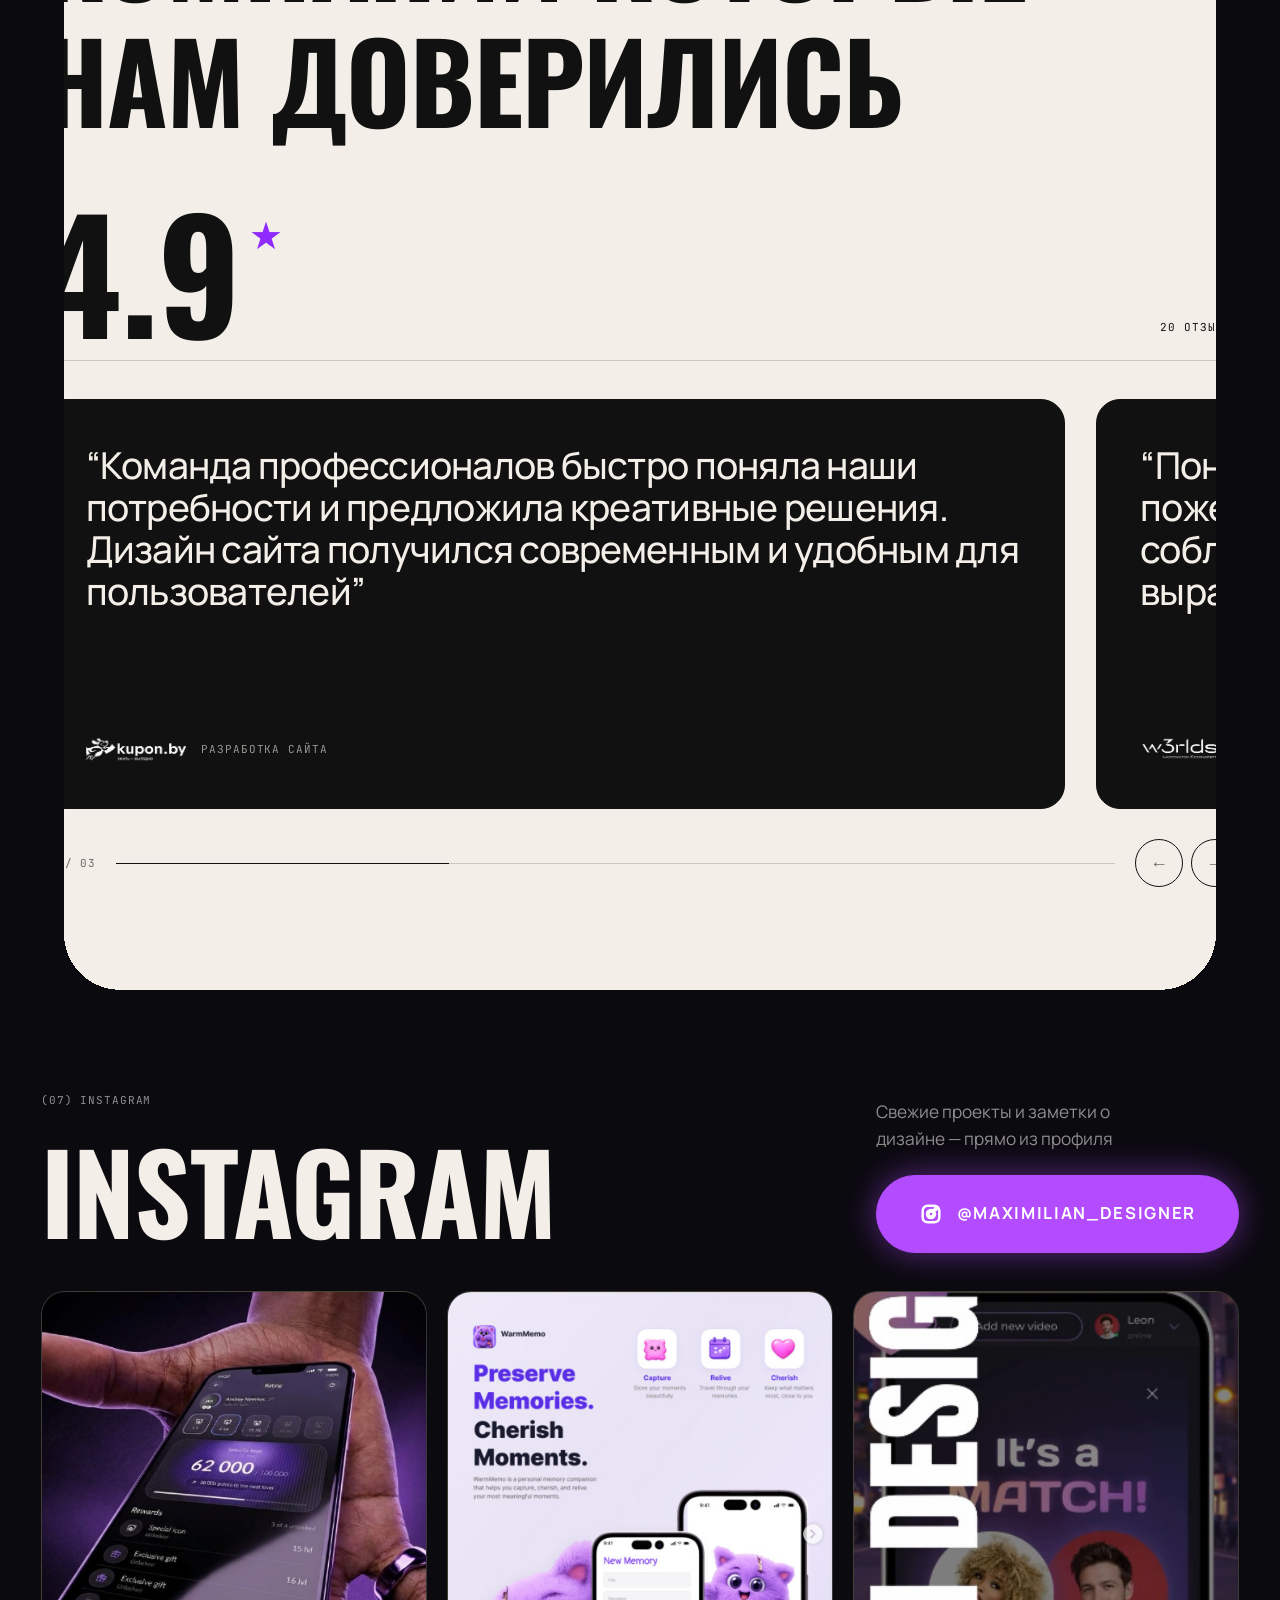
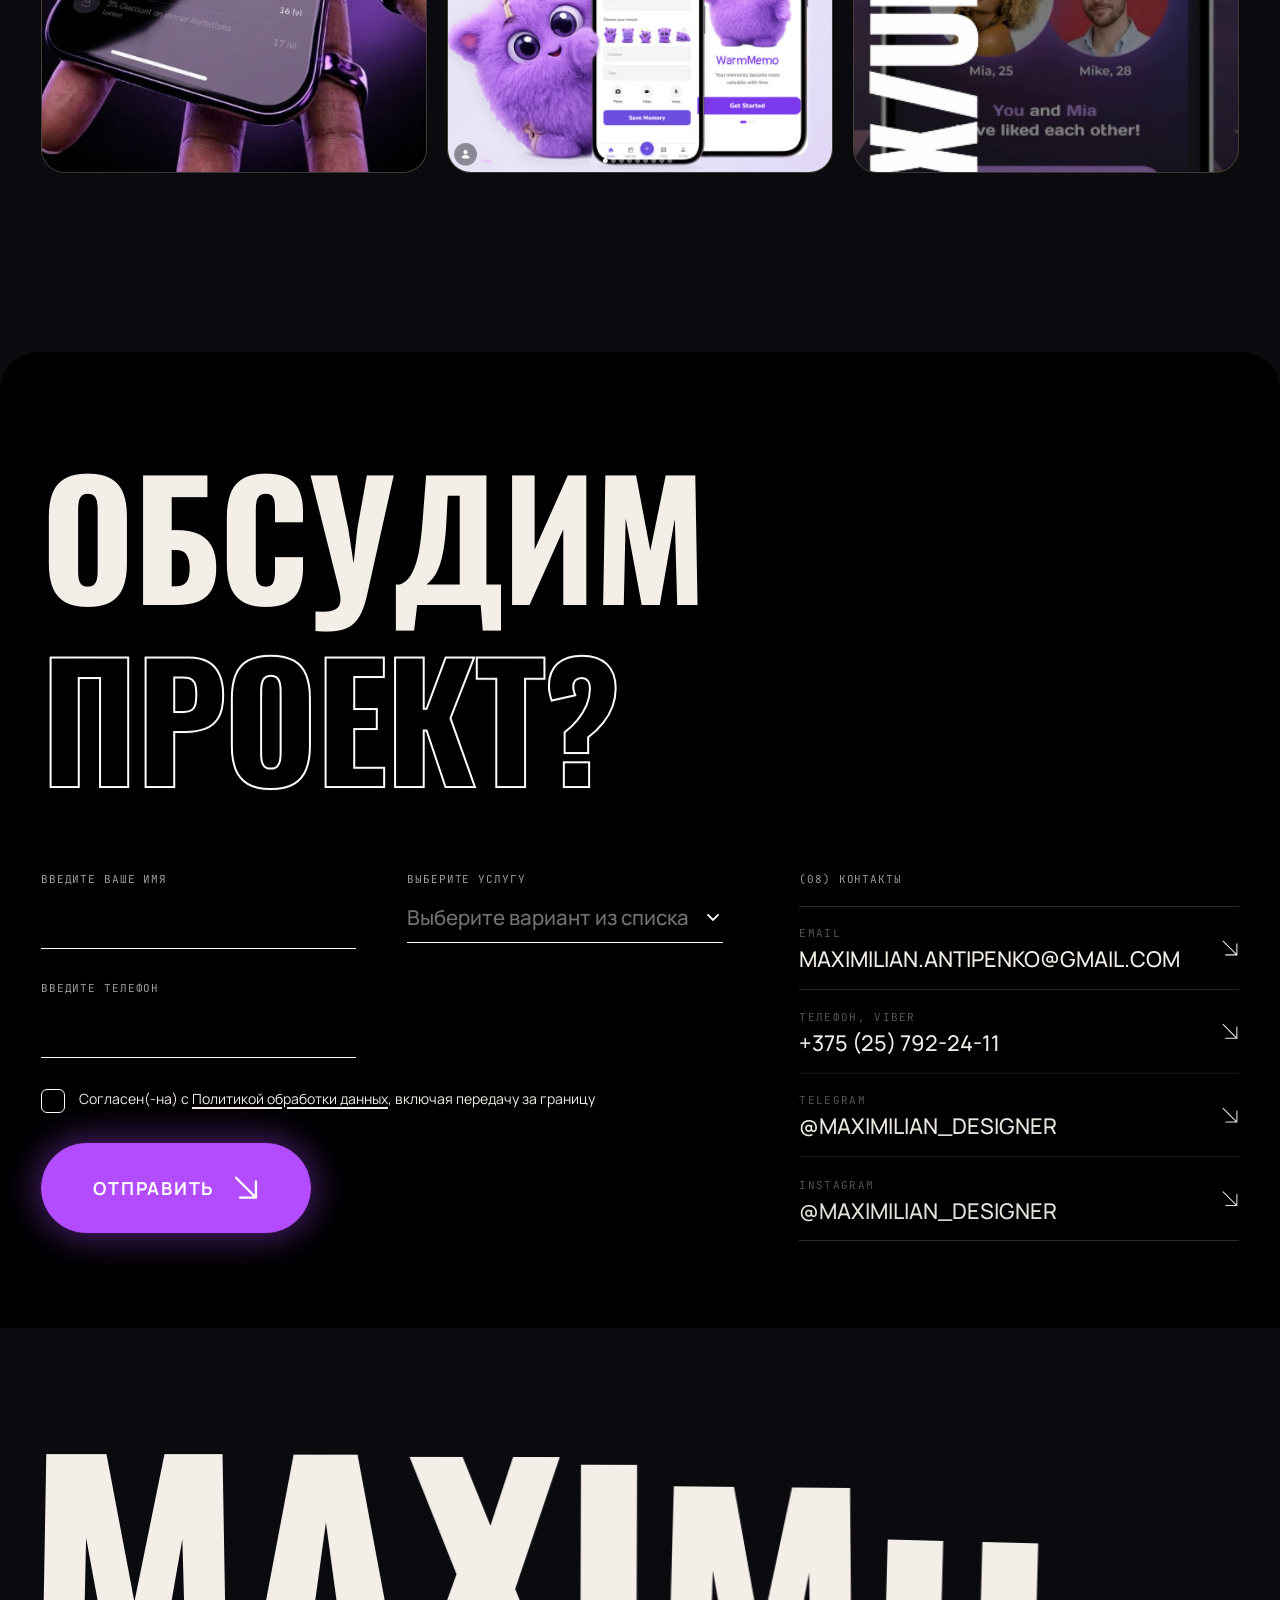
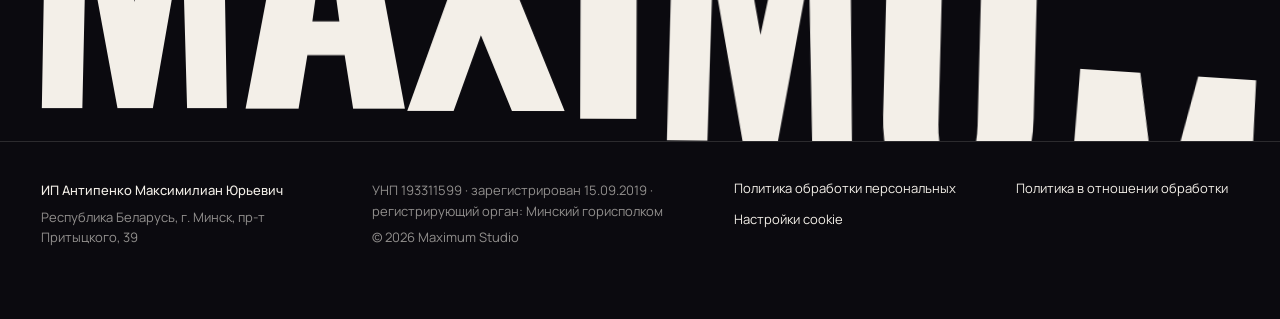
==== commit c5e9619d: "Ribbon with new project photos, A4 moved to ribbon, Behance links, audit fixes - real Behance links " ====
--- a/index.html
+++ b/index.html
@@ -37,7 +37,7 @@
 <meta name="theme-color" content="#0B0A0F">
 <script>document.documentElement.classList.add("js");try{if(sessionStorage.getItem("v2pre")||/[?&]nopre/.test(location.search))document.documentElement.classList.add("nopre")}catch(e){}setTimeout(function(){if(!window.__v2)document.documentElement.classList.remove("js")},3000)</script>
 <link rel="stylesheet" href="v2/css/fonts.css">
-<link rel="stylesheet" href="v2/css/v2.css?v=2611191105">
+<link rel="stylesheet" href="v2/css/v2.css?v=2611191113">
 </head>
 <body id="top">
 <div class="prog" id="prog"></div>
@@ -106,21 +106,20 @@
 <section class="work" id="work">
   <div class="sec-h"><p class="eyebrow mono rv">(02) Избранные работы</p><h2 class="big-h rv"><span class="out">Maximum Studio</span><br>Представляет</h2></div>
   <div class="hs" id="hs"><div class="hs-track" id="hs-track">
-    <a class="pcard" data-cursor="view" href="https://www.behance.net/gallery/257034643/MegaVPN-VPN-App" target="_blank" rel="noopener"><div class="pcard-im"><img src="img/pr-megavpn.webp" width="1200" height="1500" alt="MegaVPN — VPN-приложение" loading="lazy"></div><span class="pcard-n mono">01</span><span class="pcard-new mono">NEW 2026</span><div class="pcard-b"><h3>MegaVPN — VPN-приложение</h3><p class="mono">Mobile · UX/UI</p></div><i class="sheen" aria-hidden="true"></i></a>
-    <a class="pcard" data-cursor="view" style="--d:.1s" href="https://www.behance.net/gallery/247973737/Investartup-Startup-Investor-Platform-UXUI" target="_blank" rel="noopener"><div class="pcard-im"><img src="img/pr-investartup.webp" width="1200" height="1500" alt="Investartup — платформа для стартапов и инвесторов" loading="lazy"></div><span class="pcard-n mono">02</span><div class="pcard-b"><h3>Investartup — платформа для стартапов и инвесторов</h3><p class="mono">Платформа · UX/UI</p></div><i class="sheen" aria-hidden="true"></i></a>
-    <a class="pcard" data-cursor="view" style="--d:.2s" href="https://www.behance.net/gallery/245962671/DateTechapp-Dating-Platform-UXUI-Design" target="_blank" rel="noopener"><div class="pcard-im"><img src="img/pr-datetech.webp" width="1200" height="1500" alt="DateTechapp — платформа знакомств" loading="lazy"></div><span class="pcard-n mono">03</span><div class="pcard-b"><h3>DateTechapp — платформа знакомств</h3><p class="mono">Платформа · UX/UI</p></div><i class="sheen" aria-hidden="true"></i></a>
-    <a class="pcard" data-cursor="view" href="https://www.behance.net/gallery/163321897/Flymath-Mobile-App-Kids-App" target="_blank" rel="noopener"><div class="pcard-im"><img src="img/pr-flymath.webp" width="1200" height="1500" alt="Flymath — мобильное приложение для детей" loading="lazy"></div><span class="pcard-n mono">04</span><div class="pcard-b"><h3>Flymath — мобильное приложение для детей</h3><p class="mono">Mobile · Kids</p></div><i class="sheen" aria-hidden="true"></i></a>
-    <a class="pcard" data-cursor="view" style="--d:.1s" href="https://www.behance.net/gallery/159916769/GoFanz-Metaverse-Mobile-App" target="_blank" rel="noopener"><div class="pcard-im"><img src="img/pr-gofanz.webp" width="1200" height="1500" alt="GoFanz — мобильное приложение для метавселенной" loading="lazy"></div><span class="pcard-n mono">05</span><div class="pcard-b"><h3>GoFanz — мобильное приложение для метавселенной</h3><p class="mono">Mobile · UX/UI</p></div><i class="sheen" aria-hidden="true"></i></a>
-    <a class="pcard" data-cursor="view" style="--d:.2s" href="https://www.behance.net/gallery/217824429/Website-Media-Marketing" target="_blank" rel="noopener"><div class="pcard-im"><img src="img/pr-media.webp" width="1200" height="1500" alt="Media Marketing — сайт" loading="lazy"></div><span class="pcard-n mono">06</span><div class="pcard-b"><h3>Media Marketing — сайт</h3><p class="mono">Сайт · Маркетинг</p></div><i class="sheen" aria-hidden="true"></i></a>
+    <a class="pcard" data-cursor="view" href="https://www.behance.net/gallery/257034643/MegaVPN-VPN-App" target="_blank" rel="noopener"><div class="pcard-im"><img src="img/pr-megavpn.webp" width="1000" height="1250" alt="MegaVPN — VPN-приложение" loading="lazy"></div><span class="pcard-n mono">01</span><span class="pcard-new mono">NEW 2026</span><div class="pcard-b"><h3>MegaVPN — VPN-приложение</h3><p class="mono">Mobile · UX/UI</p></div><i class="sheen" aria-hidden="true"></i></a>
+    <a class="pcard" data-cursor="view" style="--d:.1s" href="https://www.behance.net/gallery/247973737/Investartup-Startup-Investor-Platform-UXUI" target="_blank" rel="noopener"><div class="pcard-im"><img src="img/pr-investartup.webp" width="1000" height="1250" alt="Investartup — платформа для стартапов и инвесторов" loading="lazy"></div><span class="pcard-n mono">02</span><div class="pcard-b"><h3>Investartup — платформа для стартапов и инвесторов</h3><p class="mono">Платформа · UX/UI</p></div><i class="sheen" aria-hidden="true"></i></a>
+    <a class="pcard" data-cursor="view" style="--d:.2s" href="https://www.behance.net/gallery/245962671/DateTechapp-Dating-Platform-UXUI-Design" target="_blank" rel="noopener"><div class="pcard-im"><img src="img/pr-datetech.webp" width="1000" height="1250" alt="DateTechapp — платформа знакомств" loading="lazy"></div><span class="pcard-n mono">03</span><div class="pcard-b"><h3>DateTechapp — платформа знакомств</h3><p class="mono">Платформа · UX/UI</p></div><i class="sheen" aria-hidden="true"></i></a>
+    <a class="pcard" data-cursor="view" href="https://www.behance.net/gallery/163321897/Flymath-Mobile-App-Kids-App" target="_blank" rel="noopener"><div class="pcard-im"><img src="img/pr-flymath.webp" width="1000" height="1250" alt="Flymath — мобильное приложение для детей" loading="lazy"></div><span class="pcard-n mono">04</span><div class="pcard-b"><h3>Flymath — мобильное приложение для детей</h3><p class="mono">Mobile · Kids</p></div><i class="sheen" aria-hidden="true"></i></a>
+    <a class="pcard" data-cursor="view" style="--d:.1s" href="https://www.behance.net/gallery/159916769/GoFanz-Metaverse-Mobile-App" target="_blank" rel="noopener"><div class="pcard-im"><img src="img/pr-gofanz.webp" width="1000" height="1250" alt="GoFanz — мобильное приложение для метавселенной" loading="lazy"></div><span class="pcard-n mono">05</span><div class="pcard-b"><h3>GoFanz — мобильное приложение для метавселенной</h3><p class="mono">Mobile · UX/UI</p></div><i class="sheen" aria-hidden="true"></i></a>
+    <a class="pcard" data-cursor="view" style="--d:.2s" href="https://www.behance.net/gallery/217824429/Website-Media-Marketing" target="_blank" rel="noopener"><div class="pcard-im"><img src="img/pr-media.webp" width="1000" height="1250" alt="Media Marketing — сайт" loading="lazy"></div><span class="pcard-n mono">06</span><div class="pcard-b"><h3>Media Marketing — сайт</h3><p class="mono">Сайт · Маркетинг</p></div><i class="sheen" aria-hidden="true"></i></a>
     <a class="pcard" data-cursor="view" href="https://www.behance.net/gallery/245962553/Mobile-lawyer-app-Lawber" target="_blank" rel="noopener"><div class="pcard-im"><img src="img/p1.jpg" width="560" height="800" alt="Lawber — мобильное приложение для юристов" loading="lazy"></div><span class="pcard-n mono">07</span><div class="pcard-b"><h3>Lawber — мобильное приложение для юристов</h3><p class="mono">Mobile · UX/UI</p></div><i class="sheen" aria-hidden="true"></i></a>
-    <a class="pcard" data-cursor="view" style="--d:.1s" href="https://www.behance.net/maximilllian" target="_blank" rel="noopener"><div class="pcard-im"><img src="img/pr-itacademy.webp" width="1200" height="1500" alt="IT-Academy — сайт" loading="lazy"></div><span class="pcard-n mono">08</span><div class="pcard-b"><h3>IT-Academy — сайт</h3><p class="mono">Сайт · UX/UI</p></div><i class="sheen" aria-hidden="true"></i></a>
-    <a class="pcard" data-cursor="view" style="--d:.2s" href="https://www.behance.net/maximilllian" target="_blank" rel="noopener"><div class="pcard-im"><img src="img/pr-era.webp" width="1200" height="1500" alt="Платформа Эра — IT-платформа" loading="lazy"></div><span class="pcard-n mono">09</span><div class="pcard-b"><h3>Платформа Эра — IT-платформа</h3><p class="mono">Платформа · UX/UI</p></div><i class="sheen" aria-hidden="true"></i></a>
-    <a class="pcard" data-cursor="view" href="https://www.behance.net/maximilllian" target="_blank" rel="noopener"><div class="pcard-im"><img src="img/pr-grinnet.webp" width="1200" height="1500" alt="Гриннет — корпоративный сайт" loading="lazy"></div><span class="pcard-n mono">10</span><div class="pcard-b"><h3>Гриннет — корпоративный сайт</h3><p class="mono">Сайт · UX/UI</p></div><i class="sheen" aria-hidden="true"></i></a>
-    <a class="pcard" data-cursor="view" style="--d:.1s" href="https://www.behance.net/maximilllian" target="_blank" rel="noopener"><div class="pcard-im"><img src="img/pr-provocal.webp" width="1200" height="1500" alt="Pro Vocal — сайт" loading="lazy"></div><span class="pcard-n mono">11</span><div class="pcard-b"><h3>Pro Vocal — сайт</h3><p class="mono">Сайт · Дизайн</p></div><i class="sheen" aria-hidden="true"></i></a>
-    <a class="pcard" data-cursor="view" style="--d:.2s" href="https://www.behance.net/maximilllian" target="_blank" rel="noopener"><div class="pcard-im"><img src="img/pr-recruiting.webp" width="1200" height="1500" alt="Ключевые компетенции — сайт кадрового агентства" loading="lazy"></div><span class="pcard-n mono">12</span><div class="pcard-b"><h3>Ключевые компетенции — сайт кадрового агентства</h3><p class="mono">Сайт · Рекрутинг</p></div><i class="sheen" aria-hidden="true"></i></a>
-    <a class="pcard" data-cursor="view" href="https://www.behance.net/maximilllian" target="_blank" rel="noopener"><div class="pcard-im"><img src="img/pr-a4.webp" width="1200" height="1500" alt="Лендинг для A4" loading="lazy"></div><span class="pcard-n mono">13</span><div class="pcard-b"><h3>Лендинг для A4</h3><p class="mono">Лендинг · UI</p></div><i class="sheen" aria-hidden="true"></i></a>
+    <a class="pcard" data-cursor="view" style="--d:.1s" href="https://www.behance.net/gallery/246479267/Website-courses-IT-Academy" target="_blank" rel="noopener"><div class="pcard-im"><img src="img/pr-itacademy.webp" width="1000" height="1250" alt="IT-Academy — сайт" loading="lazy"></div><span class="pcard-n mono">08</span><div class="pcard-b"><h3>IT-Academy — сайт</h3><p class="mono">Сайт · UX/UI</p></div><i class="sheen" aria-hidden="true"></i></a>
+    <a class="pcard" data-cursor="view" style="--d:.2s" href="https://www.behance.net/gallery/221992211/Website-ERA-IT-Platform-UIUX-design" target="_blank" rel="noopener"><div class="pcard-im"><img src="img/pr-era.webp" width="1000" height="1250" alt="Платформа Эра — IT-платформа" loading="lazy"></div><span class="pcard-n mono">09</span><div class="pcard-b"><h3>Платформа Эра — IT-платформа</h3><p class="mono">Платформа · UX/UI</p></div><i class="sheen" aria-hidden="true"></i></a>
+    <a class="pcard" data-cursor="view" href="https://www.behance.net/gallery/218069183/Landing-page-Greenet" target="_blank" rel="noopener"><div class="pcard-im"><img src="img/pr-grinnet.webp" width="1000" height="1250" alt="Гриннет — корпоративный сайт" loading="lazy"></div><span class="pcard-n mono">10</span><div class="pcard-b"><h3>Гриннет — корпоративный сайт</h3><p class="mono">Сайт · UX/UI</p></div><i class="sheen" aria-hidden="true"></i></a>
+    <a class="pcard" data-cursor="view" style="--d:.1s" href="https://www.behance.net/gallery/199602581/Landing-page-for-online-course-Provocal" target="_blank" rel="noopener"><div class="pcard-im"><img src="img/pr-provocal.webp" width="1000" height="1250" alt="Pro Vocal — сайт" loading="lazy"></div><span class="pcard-n mono">11</span><div class="pcard-b"><h3>Pro Vocal — сайт</h3><p class="mono">Сайт · Дизайн</p></div><i class="sheen" aria-hidden="true"></i></a>
+    <a class="pcard" data-cursor="view" style="--d:.2s" href="https://www.behance.net/gallery/202547335/Recruitment-Website" target="_blank" rel="noopener"><div class="pcard-im"><img src="img/pr-recruiting.webp" width="1000" height="1250" alt="Ключевые компетенции — сайт кадрового агентства" loading="lazy"></div><span class="pcard-n mono">12</span><div class="pcard-b"><h3>Ключевые компетенции — сайт кадрового агентства</h3><p class="mono">Сайт · Рекрутинг</p></div><i class="sheen" aria-hidden="true"></i></a>
   <div class="hs-end"><p class="big-h"><span class="out">Больше работ</span></p><button type="button" class="btn btn-lg hs-more" id="hs-more"><span>Показать больше</span></button><a class="btn btn-lg" data-mag href="https://www.behance.net/maximilllian" target="_blank" rel="noopener"><span>Все проекты на Behance</span><svg><use href="#i-arr"/></svg></a></div></div>
-  <div class="hs-ui mono" aria-hidden="true"><span><b id="hs-n">01</b> / 13</span><i><u id="hs-b"></u></i><span class="hint">Листайте →</span></div></div>
+  <div class="hs-ui mono" aria-hidden="true"><span><b id="hs-n">01</b> / 12</span><i><u id="hs-b"></u></i><span class="hint">Листайте →</span></div></div>
   </section>
 
 <!-- ============ METRIC ============ -->
@@ -136,7 +135,7 @@
 <section class="founder" id="founder" aria-label="Руководитель студии">
   <a class="fo-card" id="fo-card" href="https://www.behance.net/gallery/257034643/MegaVPN-VPN-App" target="_blank" rel="noopener" data-cursor="view" aria-label="Новый проект: MegaVPN — VPN-приложение">
     <div class="fo-card-top mono"><span class="newtag"><i></i>Новый проект</span><span class="arr">↗</span></div>
-    <div class="fo-photo"><img src="img/pr-megavpn.webp" width="1200" height="1500" alt="MegaVPN — VPN-приложение" loading="lazy"></div>
+    <div class="fo-photo"><img src="img/pr-megavpn.webp" width="1000" height="1250" alt="MegaVPN — VPN-приложение" loading="lazy"></div>
     <div class="fo-card-b"><p class="eyebrow mono">Mobile · UX/UI</p><h2 id="founder-h">MegaVPN — VPN-приложение</h2></div>
     <i class="sheen" aria-hidden="true"></i>
   </a>
@@ -156,8 +155,8 @@
 
 <!-- лента фото -->
 <div class="rib" aria-hidden="true"><div class="rib-t">
-  <img src="img/p1.jpg" alt="" loading="lazy"><img src="img/web-1.jpg" alt="" loading="lazy"><img src="img/p3.jpg" alt="" loading="lazy"><img src="img/mobile.jpg" alt="" loading="lazy"><img src="img/p5.jpg" alt="" loading="lazy"><img src="img/crm-1.jpg" alt="" loading="lazy"><img src="img/p2.jpg" alt="" loading="lazy"><img src="img/web-2.jpg" alt="" loading="lazy"><img src="img/p4.jpg" alt="" loading="lazy"><img src="img/support.jpg" alt="" loading="lazy"><img src="img/p6.jpg" alt="" loading="lazy"><img src="img/crm-2.jpg" alt="" loading="lazy">
-  <img src="img/p1.jpg" alt="" loading="lazy"><img src="img/web-1.jpg" alt="" loading="lazy"><img src="img/p3.jpg" alt="" loading="lazy"><img src="img/mobile.jpg" alt="" loading="lazy"><img src="img/p5.jpg" alt="" loading="lazy"><img src="img/crm-1.jpg" alt="" loading="lazy"><img src="img/p2.jpg" alt="" loading="lazy"><img src="img/web-2.jpg" alt="" loading="lazy"><img src="img/p4.jpg" alt="" loading="lazy"><img src="img/support.jpg" alt="" loading="lazy"><img src="img/p6.jpg" alt="" loading="lazy"><img src="img/crm-2.jpg" alt="" loading="lazy">
+  <img src="img/rib-megavpn.webp" alt="" loading="lazy"><img src="img/rib-investartup.webp" alt="" loading="lazy"><img src="img/web-1.jpg" alt="" loading="lazy"><img src="img/rib-datetech.webp" alt="" loading="lazy"><img src="img/rib-flymath.webp" alt="" loading="lazy"><img src="img/p1.jpg" alt="" loading="lazy"><img src="img/mobile.jpg" alt="" loading="lazy"><img src="img/rib-gofanz.webp" alt="" loading="lazy"><img src="img/rib-media.webp" alt="" loading="lazy"><img src="img/crm-1.jpg" alt="" loading="lazy"><img src="img/rib-itacademy.webp" alt="" loading="lazy"><img src="img/rib-era.webp" alt="" loading="lazy"><img src="img/web-2.jpg" alt="" loading="lazy"><img src="img/rib-grinnet.webp" alt="" loading="lazy"><img src="img/rib-provocal.webp" alt="" loading="lazy"><img src="img/support.jpg" alt="" loading="lazy"><img src="img/rib-recruiting.webp" alt="" loading="lazy"><img src="img/rib-a4.webp" alt="" loading="lazy"><img src="img/crm-2.jpg" alt="" loading="lazy">
+  <img src="img/rib-megavpn.webp" alt="" loading="lazy"><img src="img/rib-investartup.webp" alt="" loading="lazy"><img src="img/web-1.jpg" alt="" loading="lazy"><img src="img/rib-datetech.webp" alt="" loading="lazy"><img src="img/rib-flymath.webp" alt="" loading="lazy"><img src="img/p1.jpg" alt="" loading="lazy"><img src="img/mobile.jpg" alt="" loading="lazy"><img src="img/rib-gofanz.webp" alt="" loading="lazy"><img src="img/rib-media.webp" alt="" loading="lazy"><img src="img/crm-1.jpg" alt="" loading="lazy"><img src="img/rib-itacademy.webp" alt="" loading="lazy"><img src="img/rib-era.webp" alt="" loading="lazy"><img src="img/web-2.jpg" alt="" loading="lazy"><img src="img/rib-grinnet.webp" alt="" loading="lazy"><img src="img/rib-provocal.webp" alt="" loading="lazy"><img src="img/support.jpg" alt="" loading="lazy"><img src="img/rib-recruiting.webp" alt="" loading="lazy"><img src="img/rib-a4.webp" alt="" loading="lazy"><img src="img/crm-2.jpg" alt="" loading="lazy">
 </div></div>
 
 <!-- ============ SERVICES ============ -->
@@ -218,7 +217,7 @@
       <ul role="listbox"><li role="option">Разработка сайтов и b2b-сервисов</li><li role="option">Дизайн мобильных приложений</li><li role="option">Техподдержка сайтов</li><li role="option">Разработка CRM</li></ul><input type="hidden" name="service"></div><span class="msg">Выберите услугу</span></div>
     <label class="fld"><span class="lb mono">Введите телефон</span><input type="tel" name="phone" autocomplete="tel" inputmode="tel" maxlength="30"><span class="msg">Введите корректный телефон</span></label>
     <input class="hp" type="text" name="website" tabindex="-1" autocomplete="off" aria-hidden="true">
-    <div class="fld"><label class="ck"><input type="checkbox" name="agree"><span>Согласен(-на) с <a href="privacy-policy/" target="_blank">Политикой обработки данных</a>, включая передачу за границу</span></label><span class="msg">Необходимо согласие</span></div>
+    <div class="fld"><label class="ck"><input type="checkbox" name="agree"><span>Согласен(-на) с <a href="privacy-policy/" target="_blank" rel="noopener">Политикой обработки данных</a>, включая передачу за границу</span></label><span class="msg">Необходимо согласие</span></div>
     <button class="btn btn-lg btn-send" type="submit"><span>Отправить</span><svg><use href="#i-arr"/></svg></button>
     <p class="form-err" id="ferr" role="alert">Не удалось отправить заявку. Попробуйте ещё раз или позвоните нам.</p>
   </form>
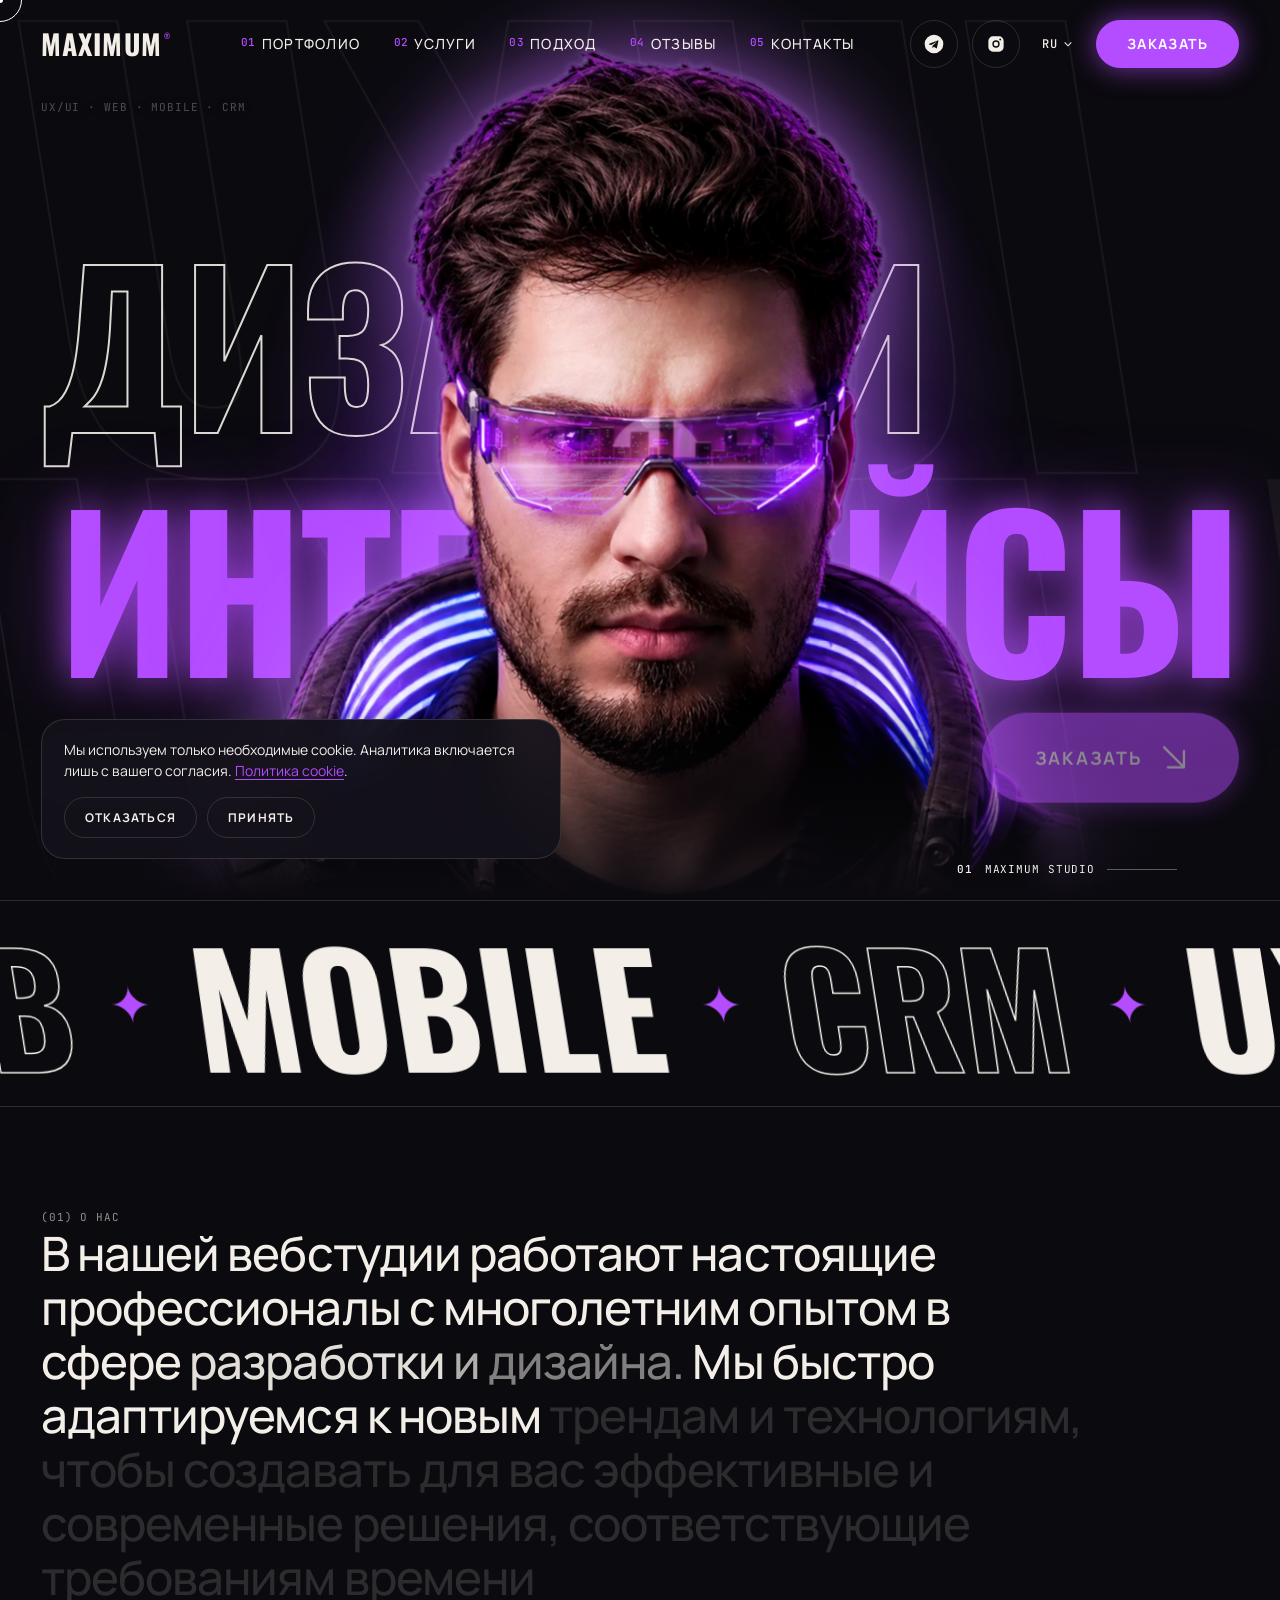
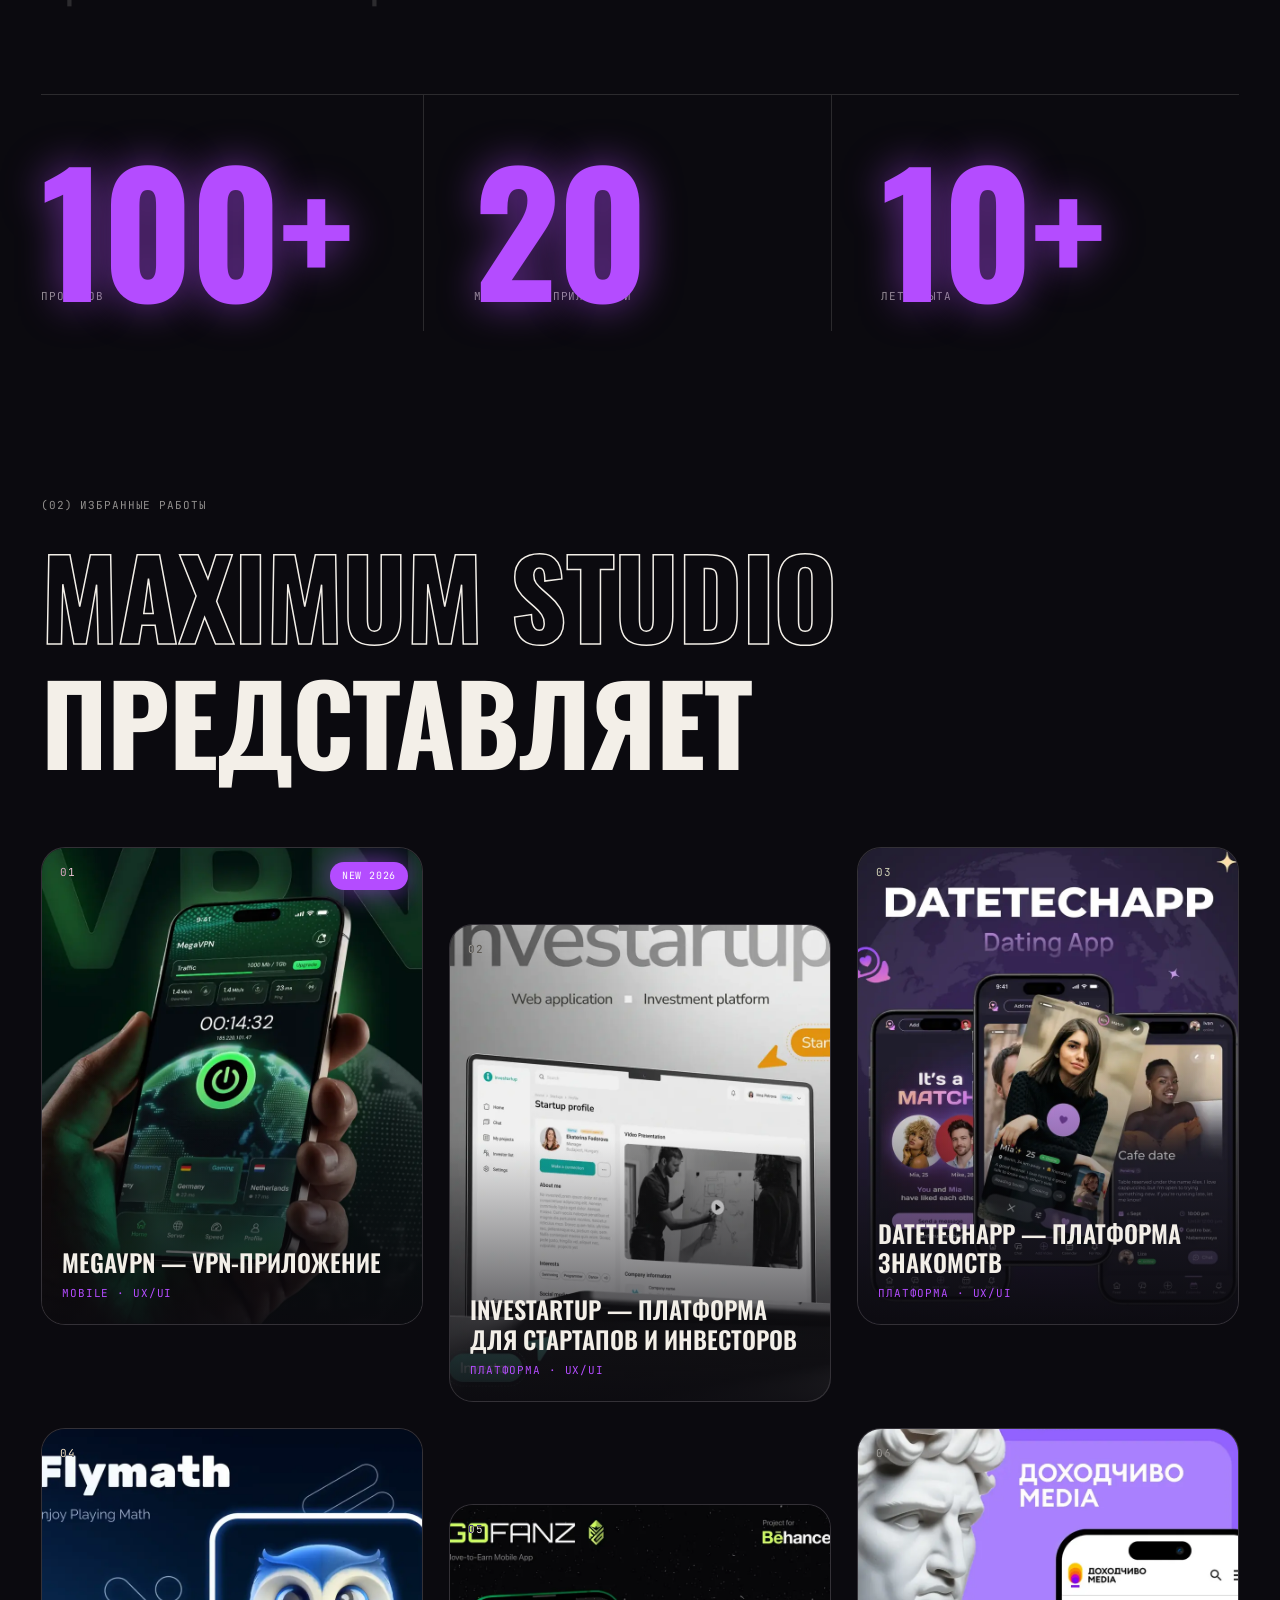
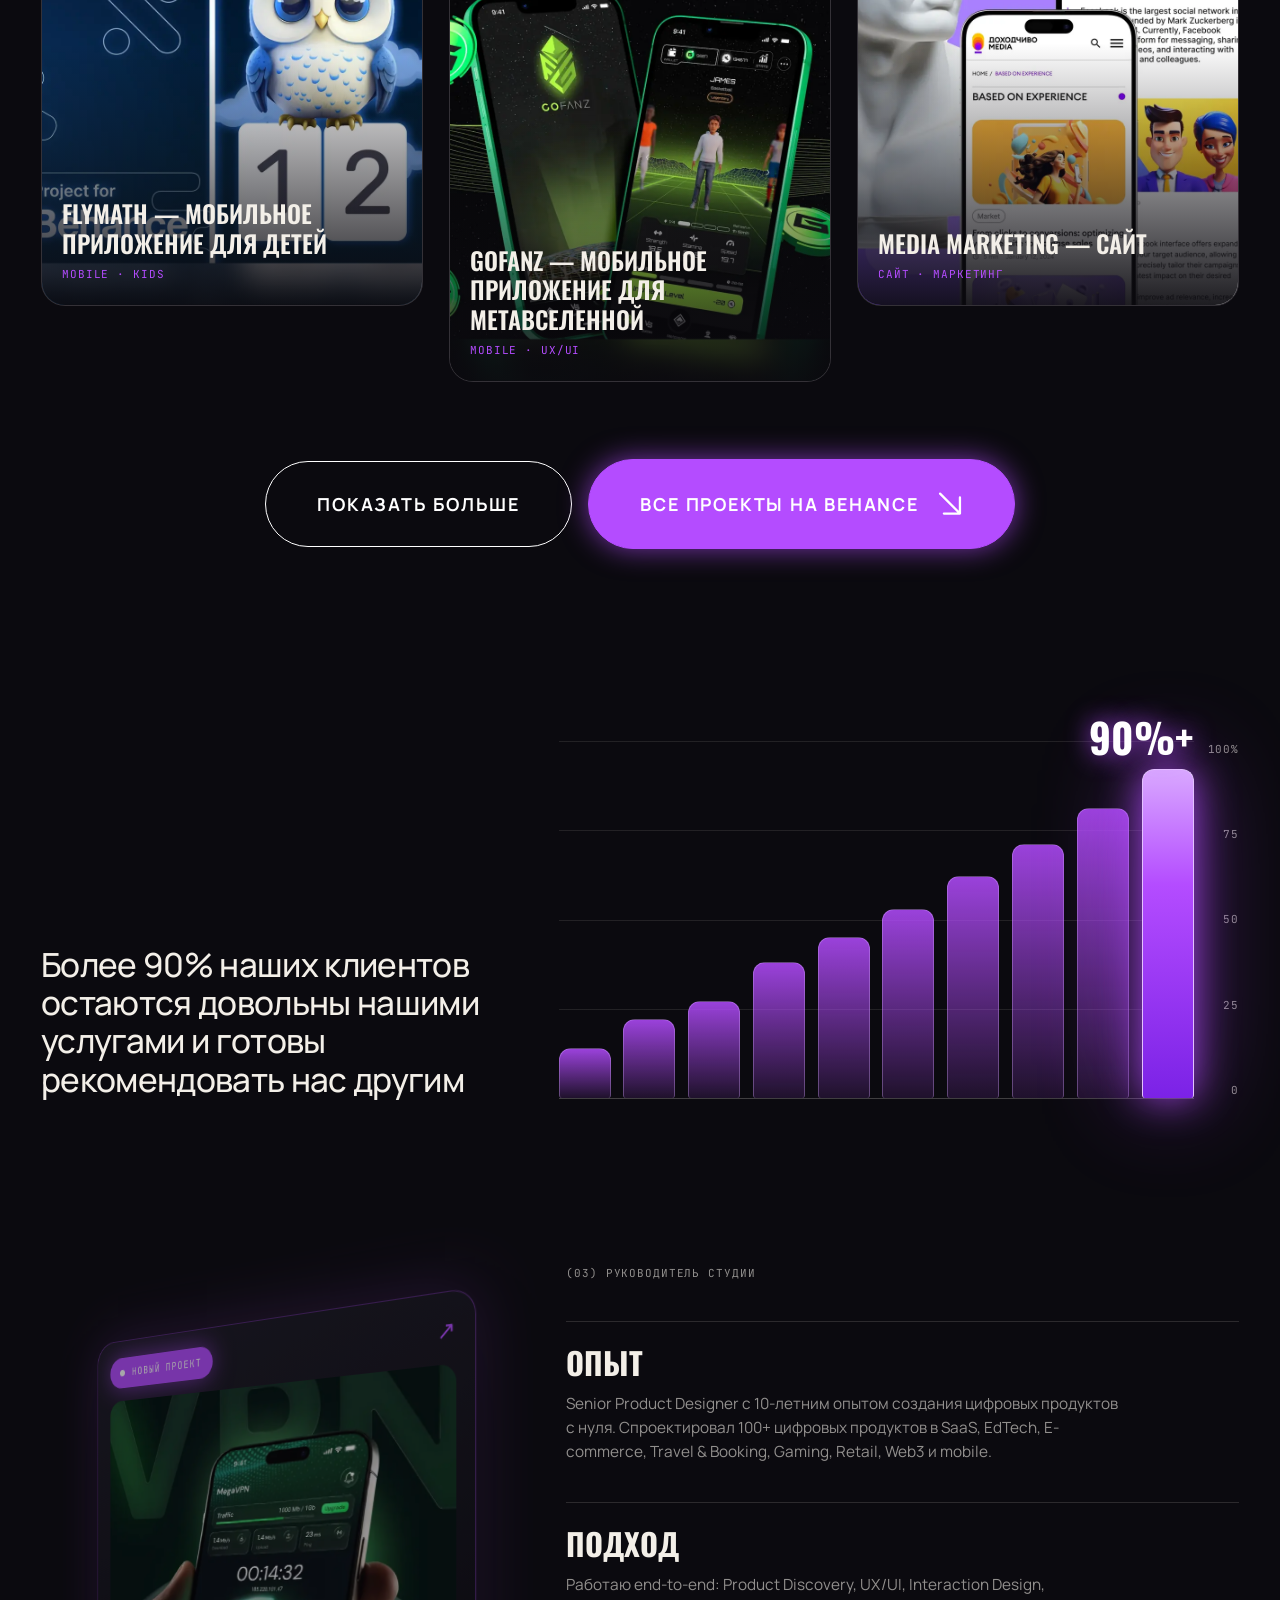
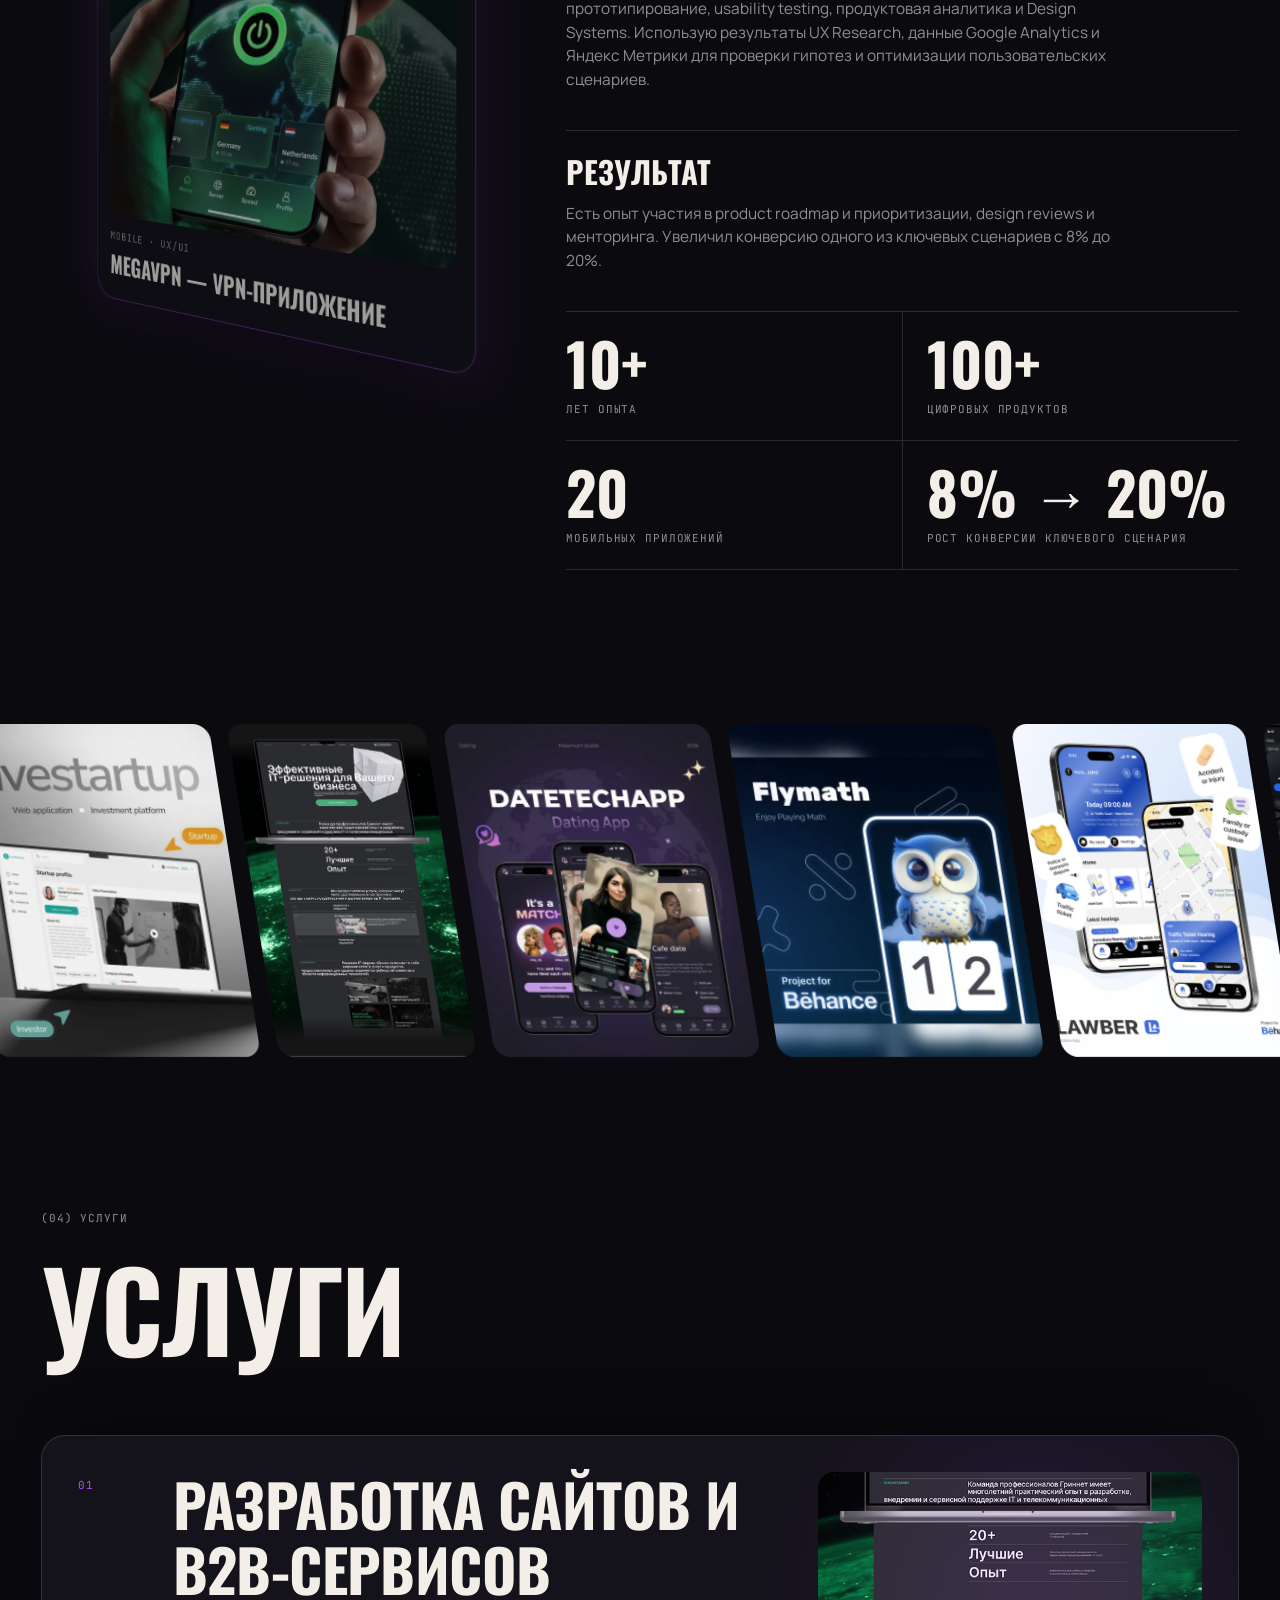
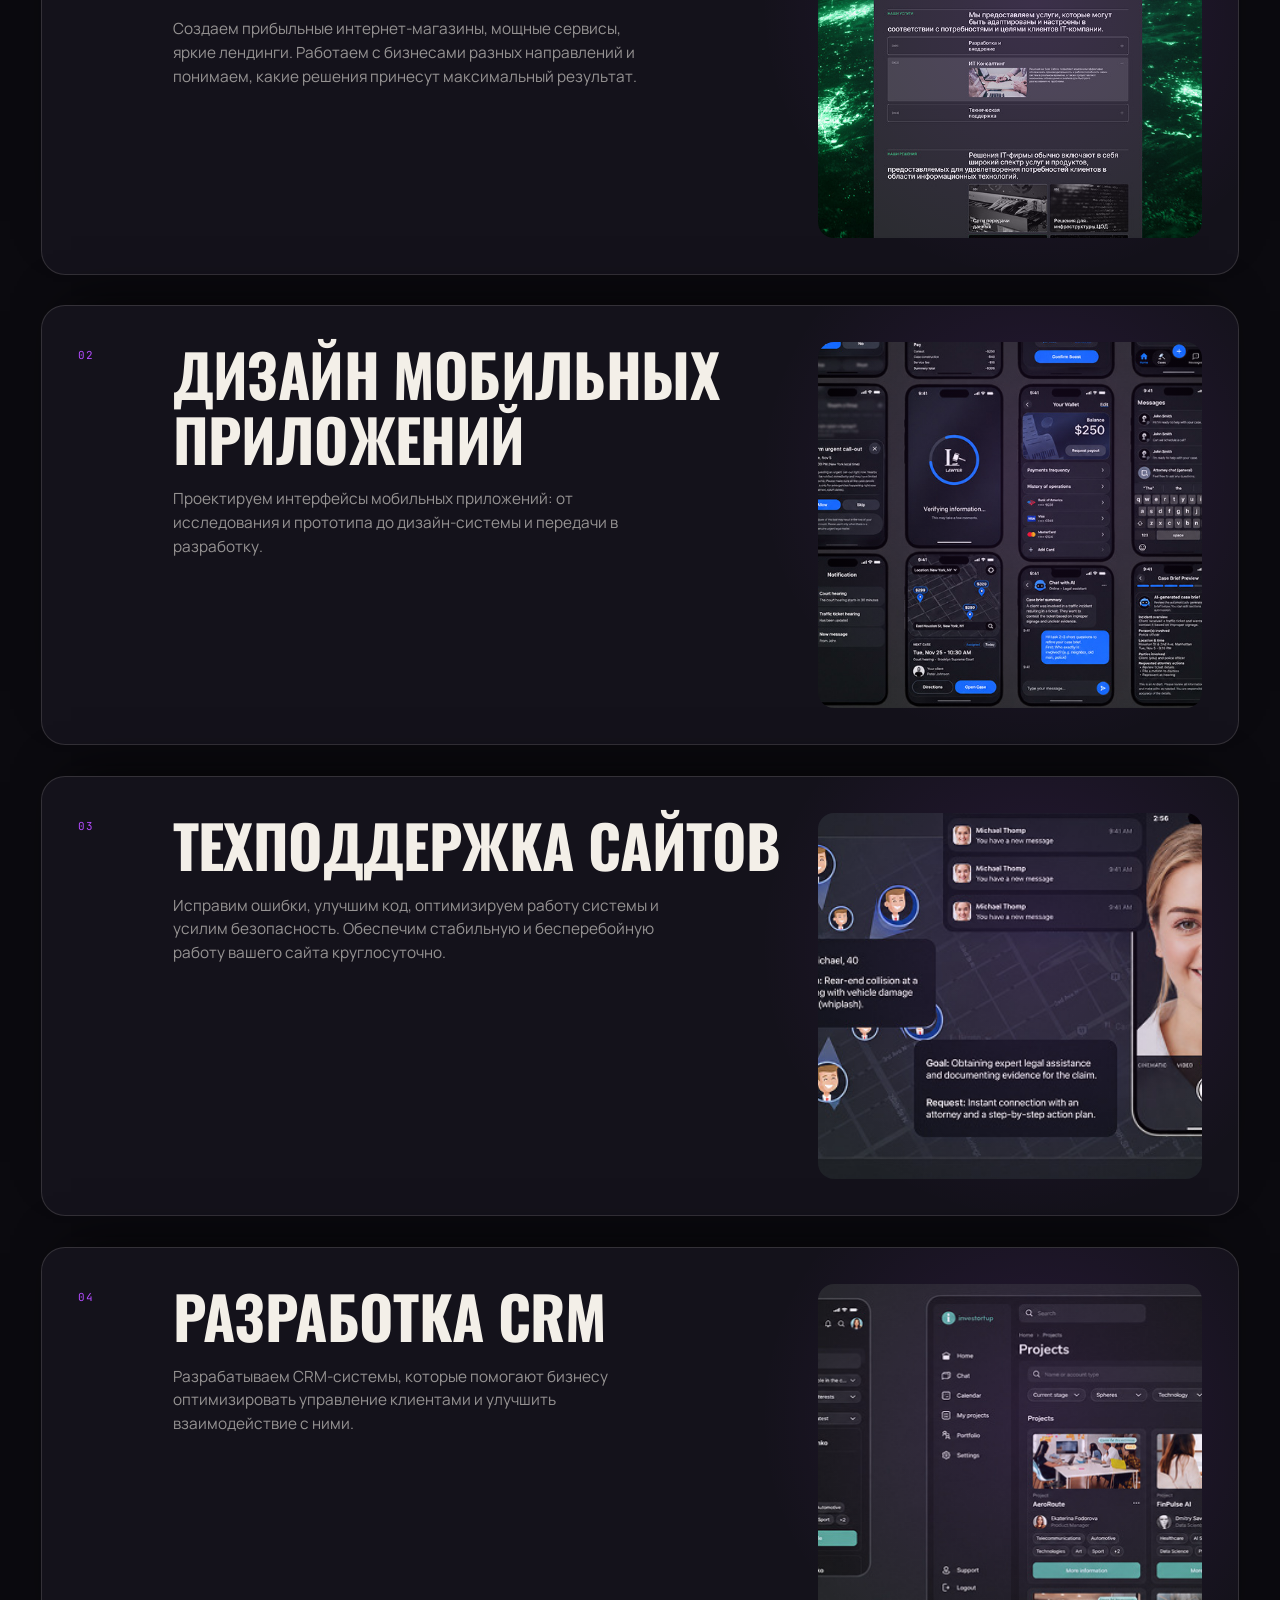
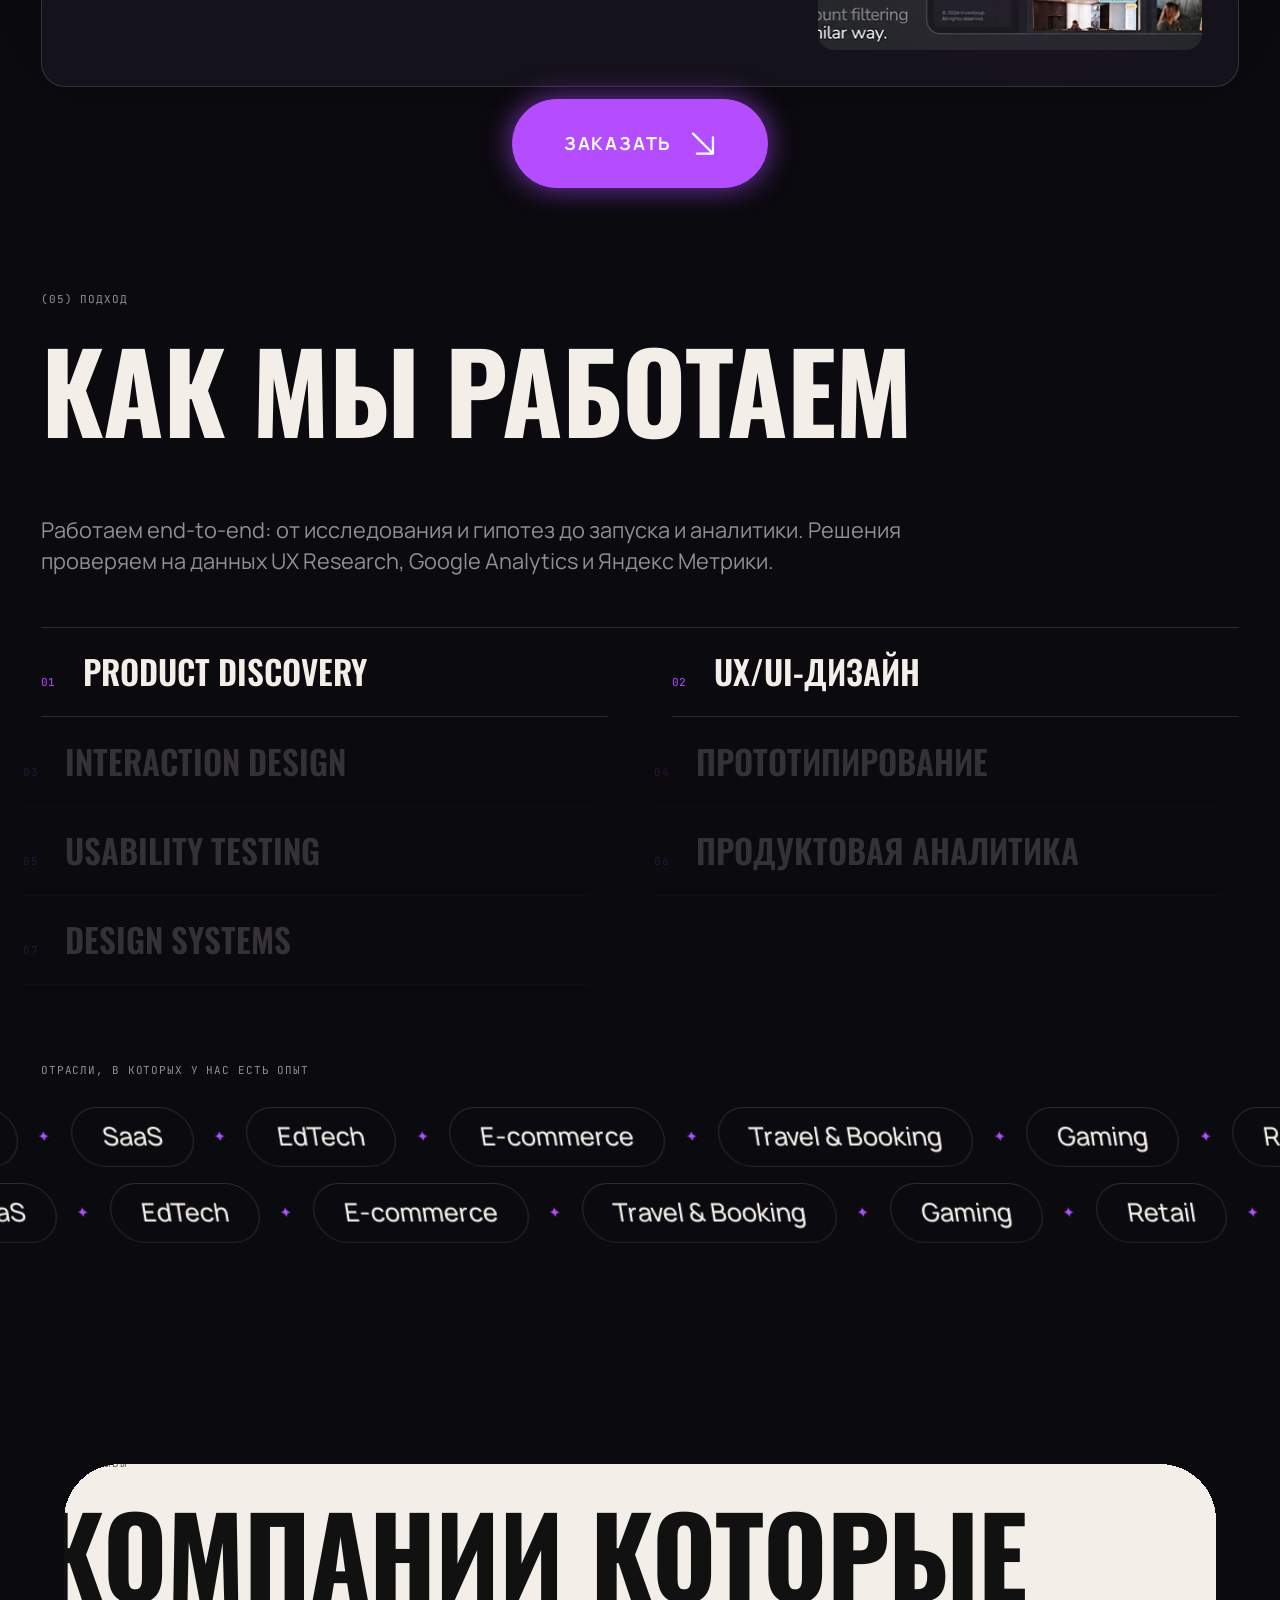
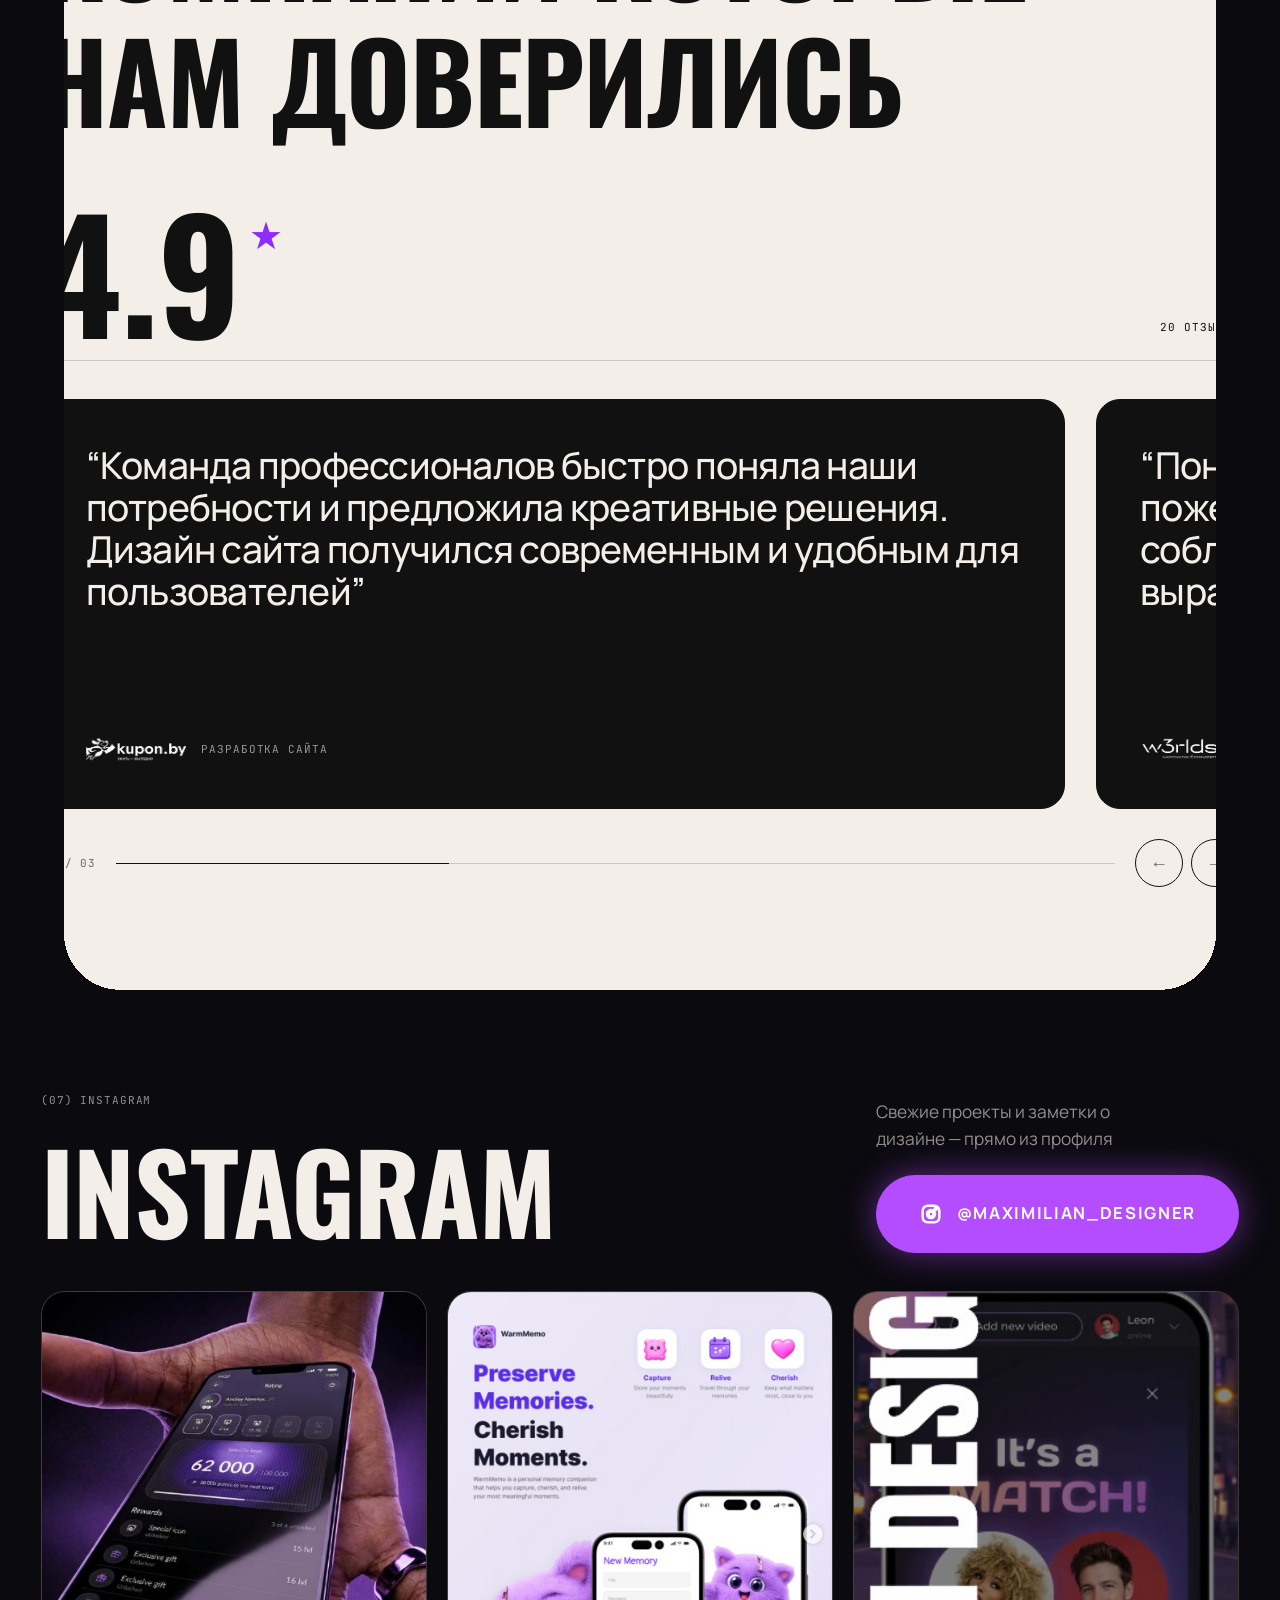
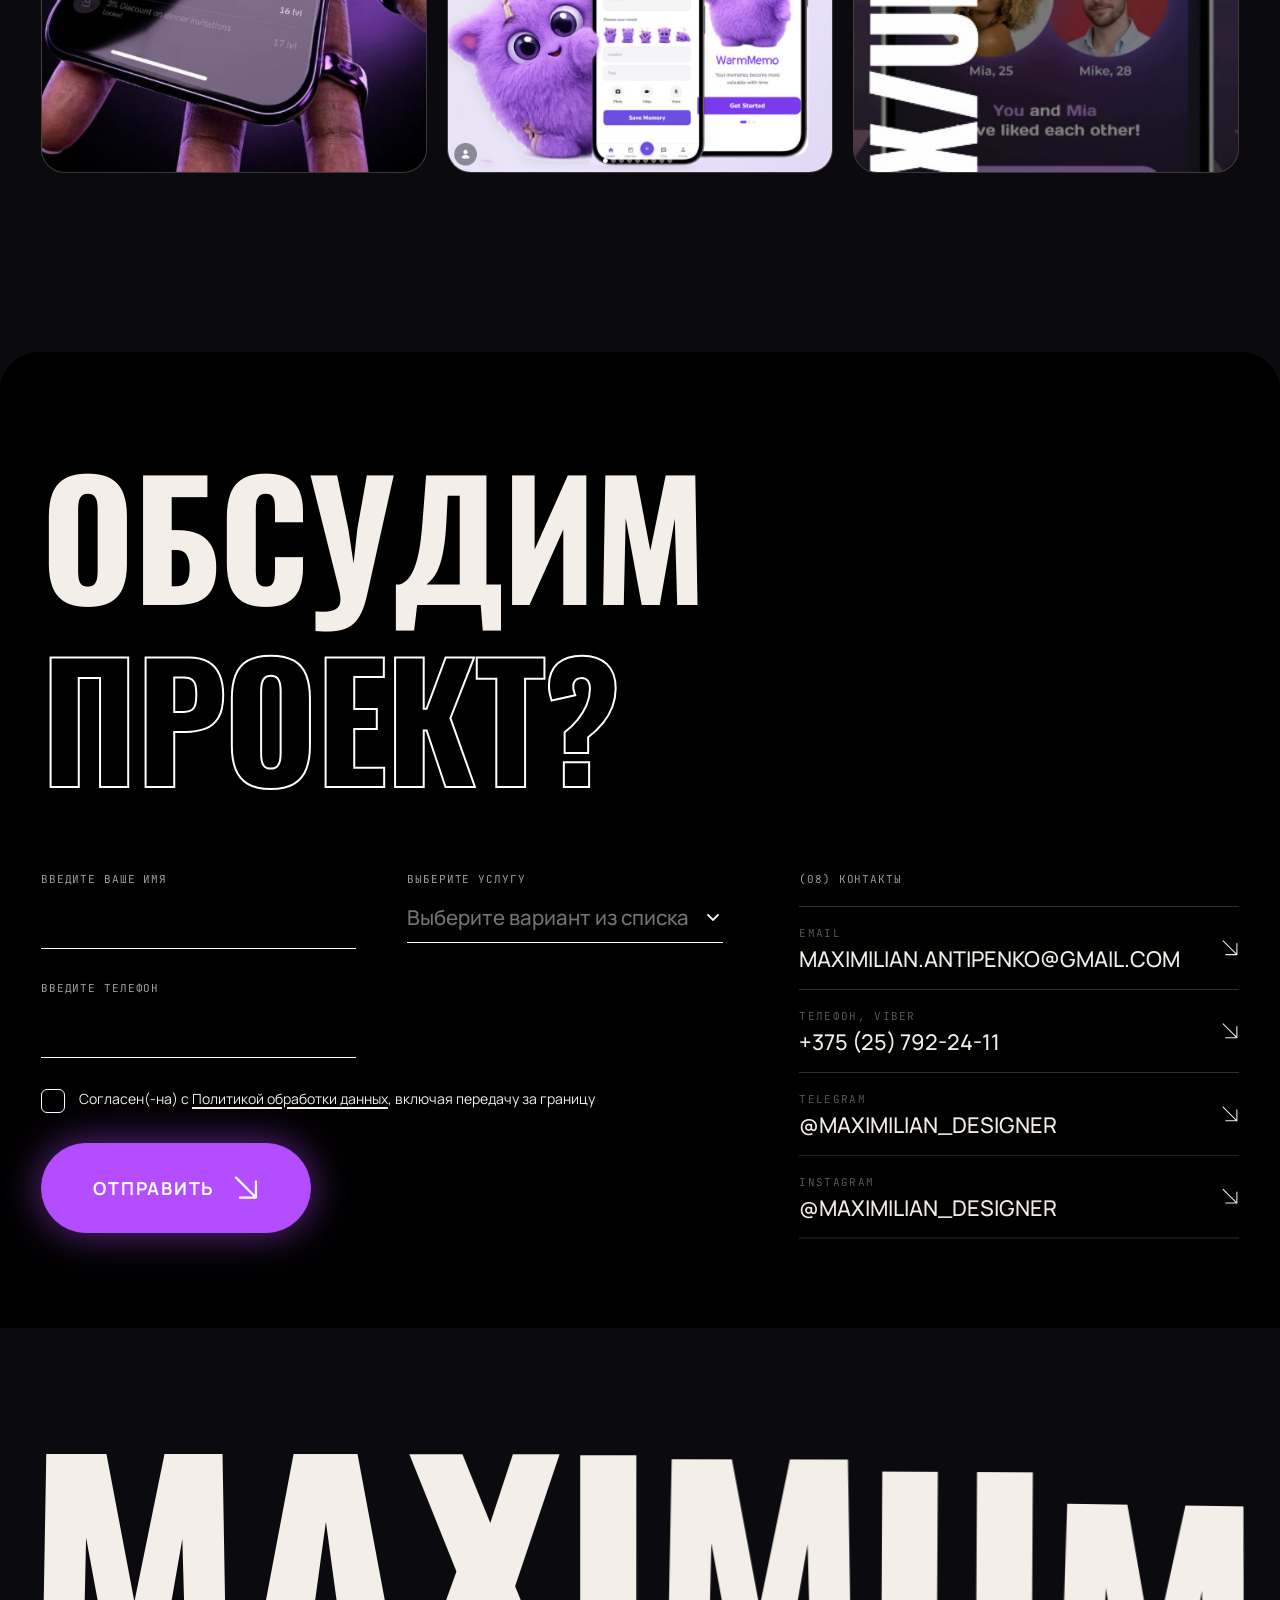
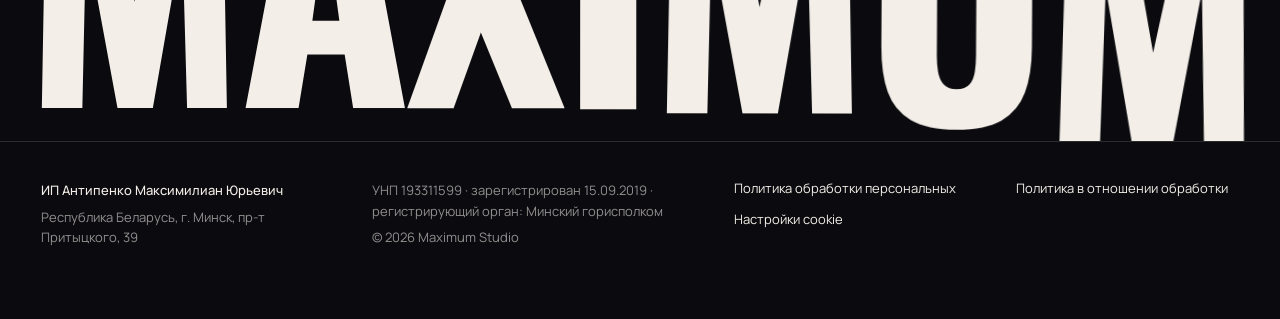
==== commit 4623ab45: "Mobile: full-width Instagram button Co-Authored-By: Claude Sonnet 5.5 <noreply@anthropic.com> Claude" ====
--- a/index.html
+++ b/index.html
@@ -37,7 +37,7 @@
 <meta name="theme-color" content="#0B0A0F">
 <script>document.documentElement.classList.add("js");try{if(sessionStorage.getItem("v2pre")||/[?&]nopre/.test(location.search))document.documentElement.classList.add("nopre")}catch(e){}setTimeout(function(){if(!window.__v2)document.documentElement.classList.remove("js")},3000)</script>
 <link rel="stylesheet" href="v2/css/fonts.css">
-<link rel="stylesheet" href="v2/css/v2.css?v=2611191113">
+<link rel="stylesheet" href="v2/css/v2.css?v=2611191120">
 </head>
 <body id="top">
 <div class="prog" id="prog"></div>
--- a/v2/css/v2.css
+++ b/v2/css/v2.css
@@ -657,3 +657,5 @@
 .hs-track:not(.all) .pcard:nth-child(n+7){display:none}
 .hs-more{display:inline-flex}.hs-track.all~.hs-end .hs-more{display:none}
 @media(max-width:700px){.hs-track:not(.all) .pcard:nth-child(n+4){display:none}}
+/* v20: mobile — кнопка Instagram на всю ширину */
+@media(max-width:700px){.ig-side{align-items:stretch;width:100%}.ig-side .ig-btn{width:100%;box-sizing:border-box}}
